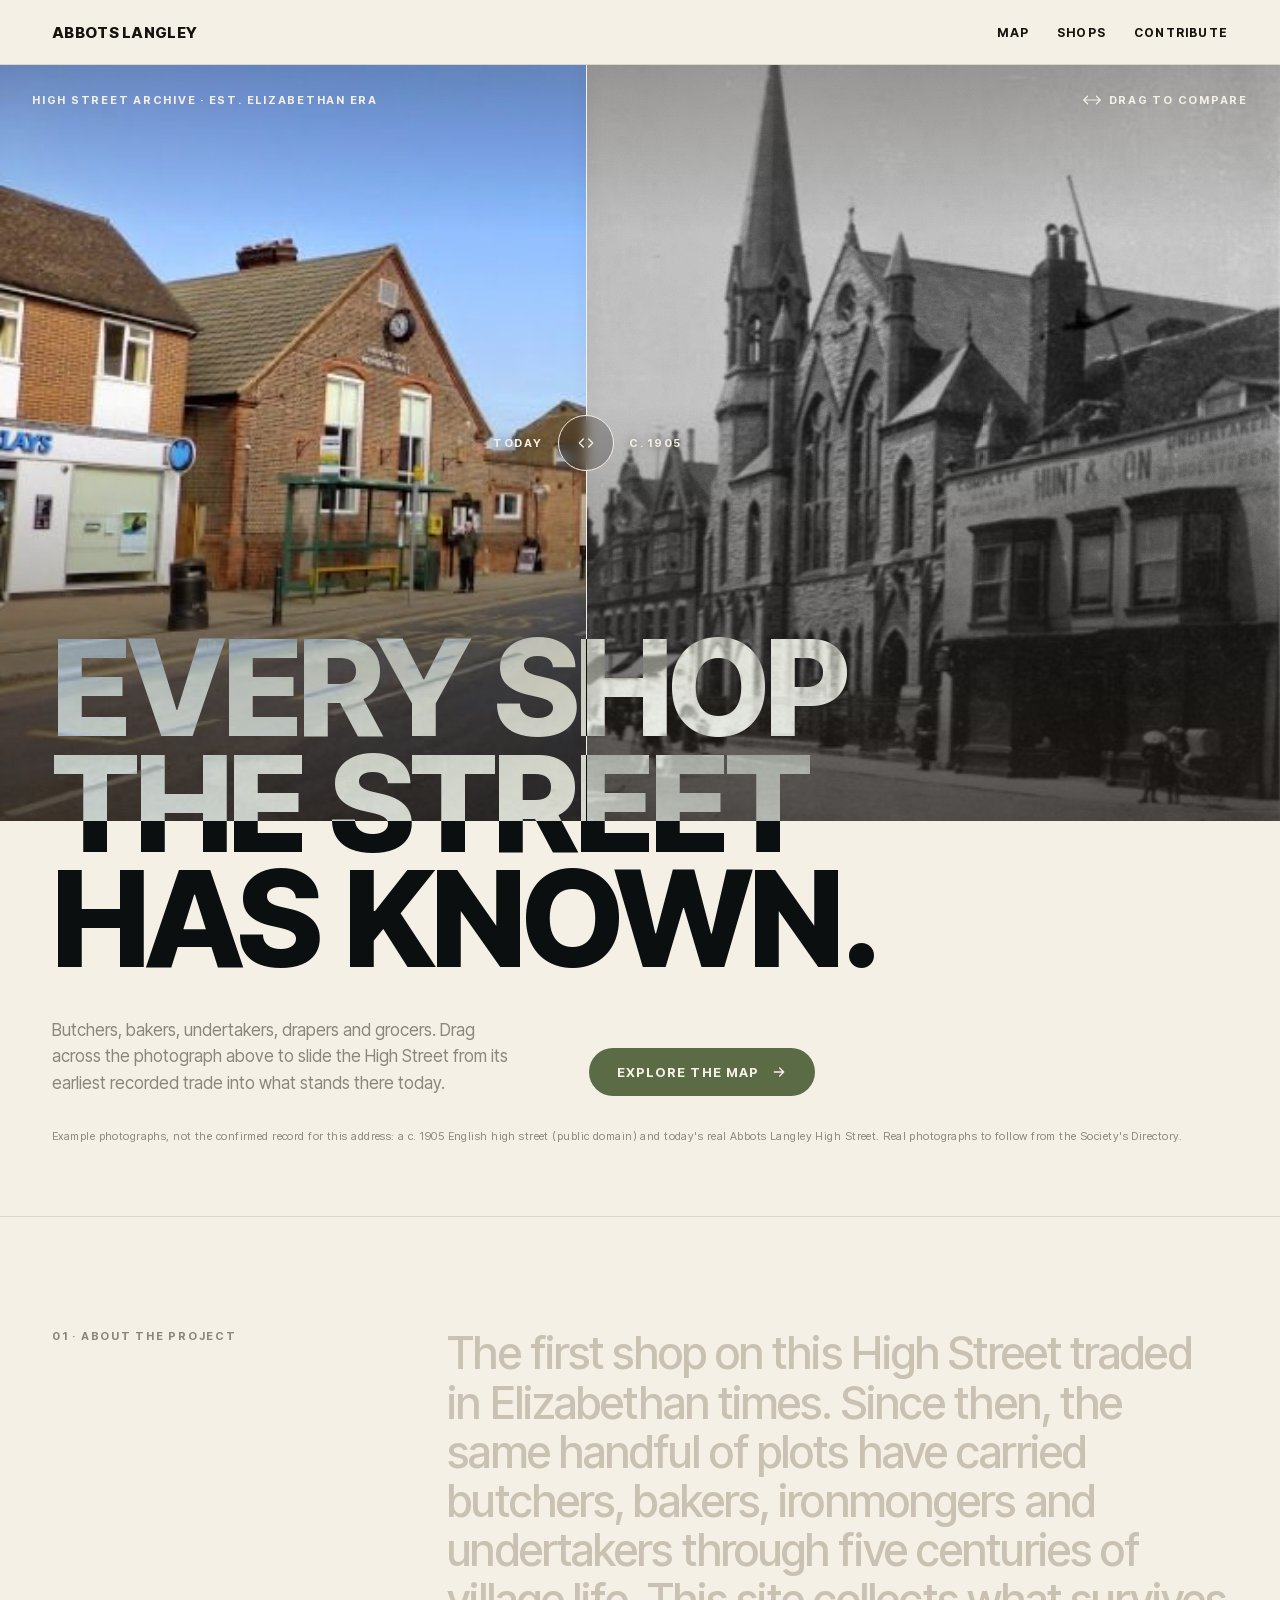
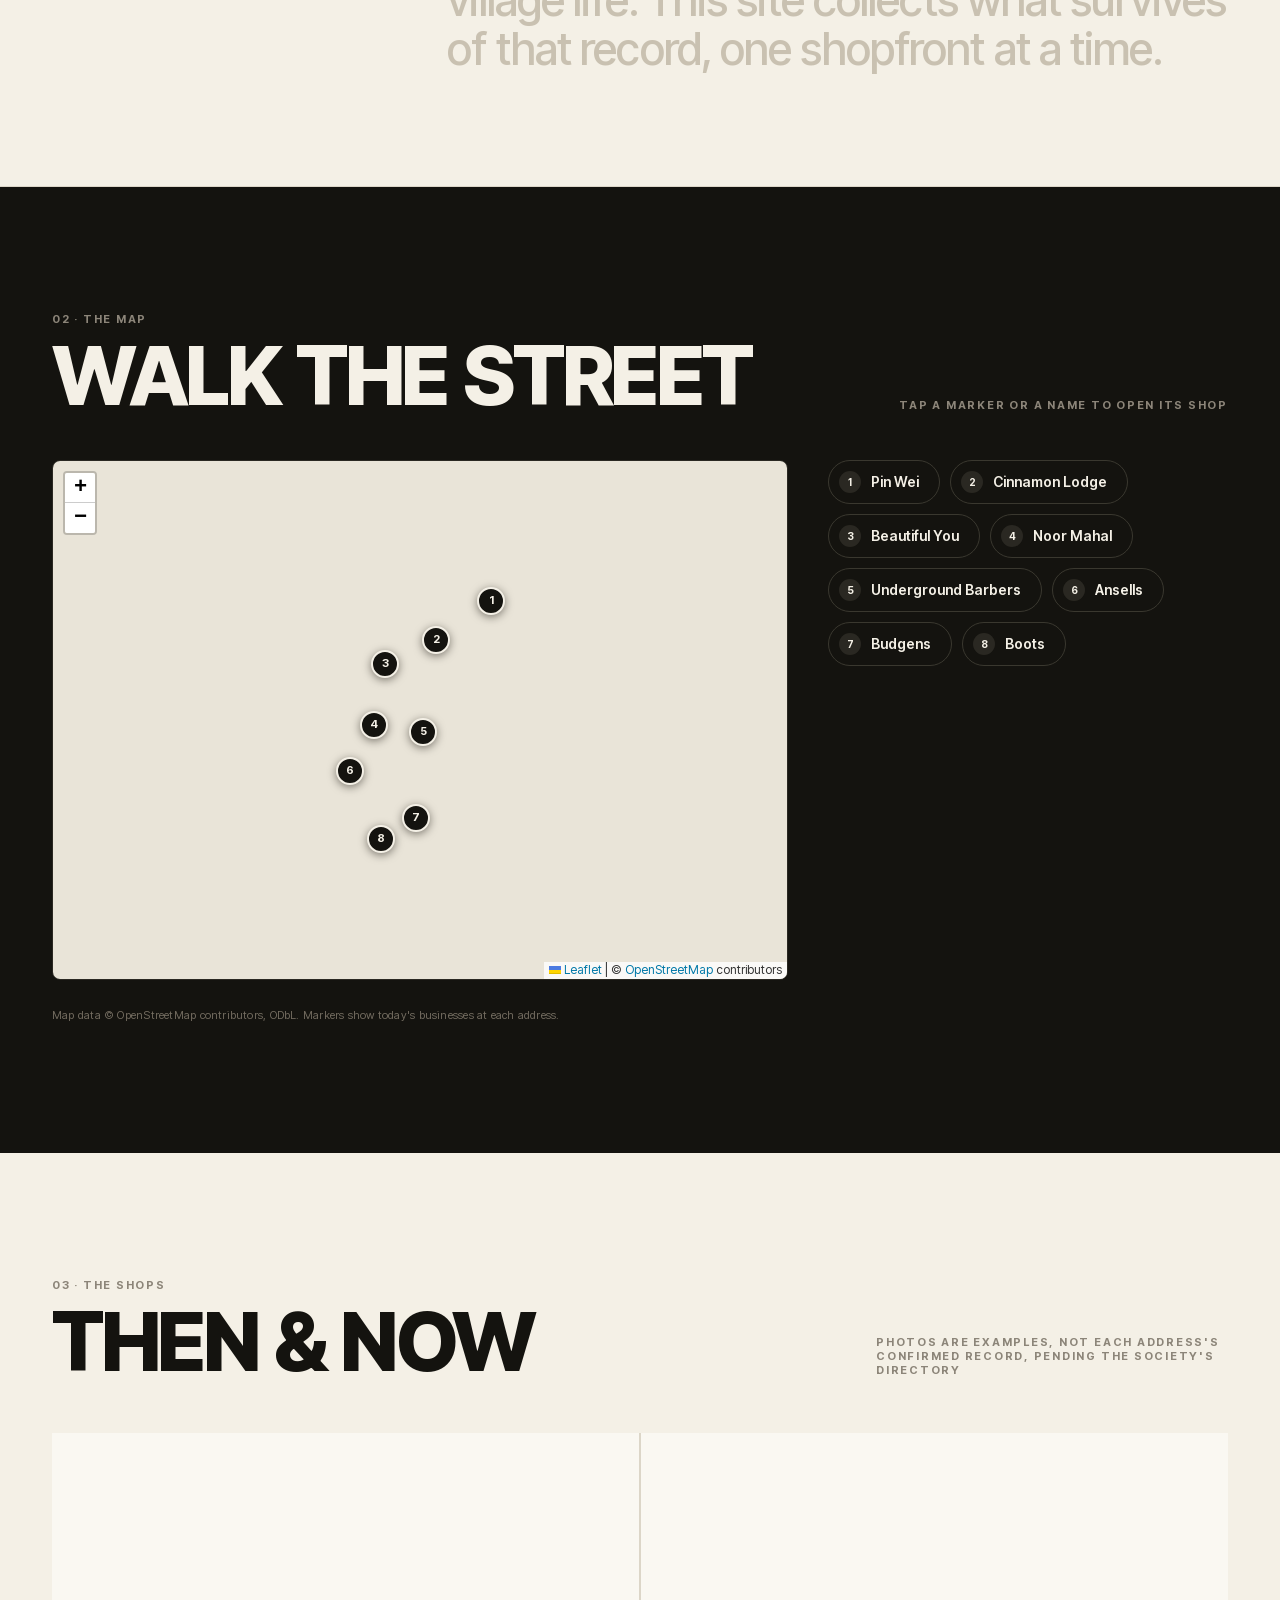
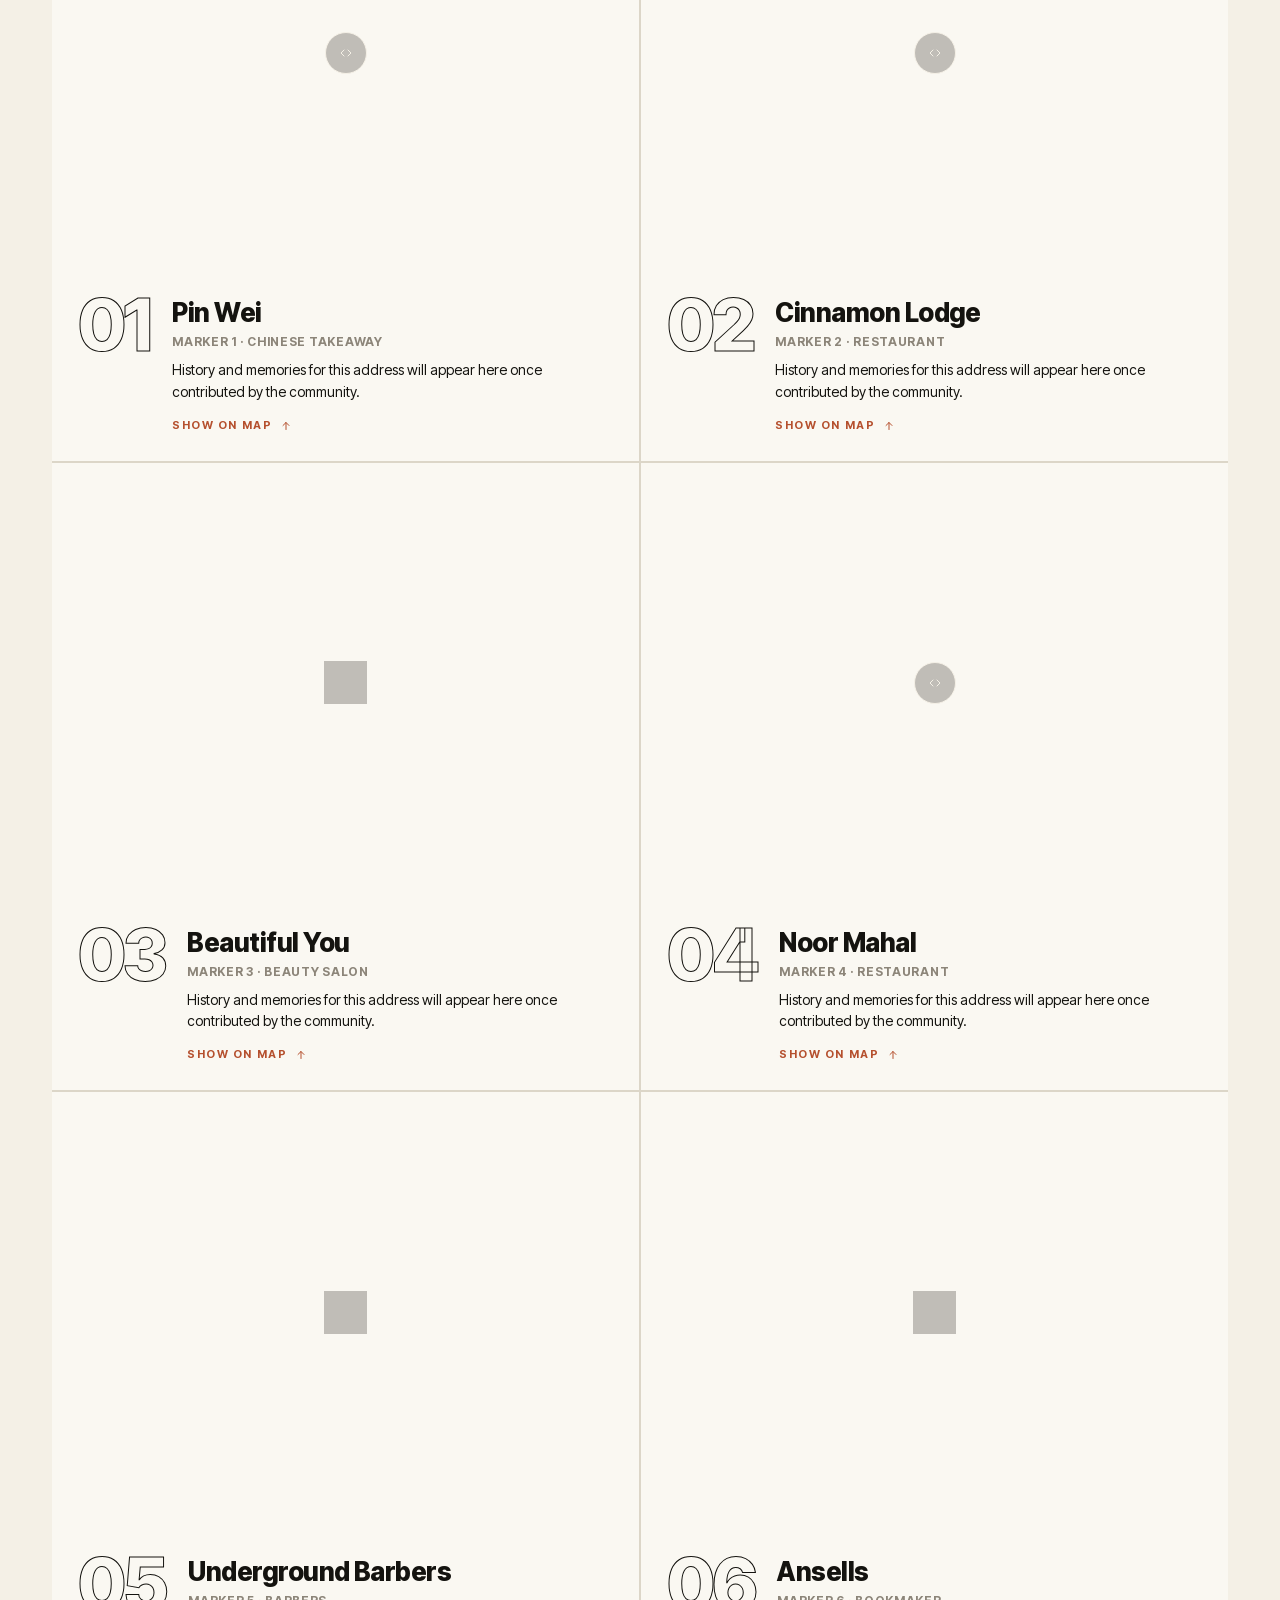
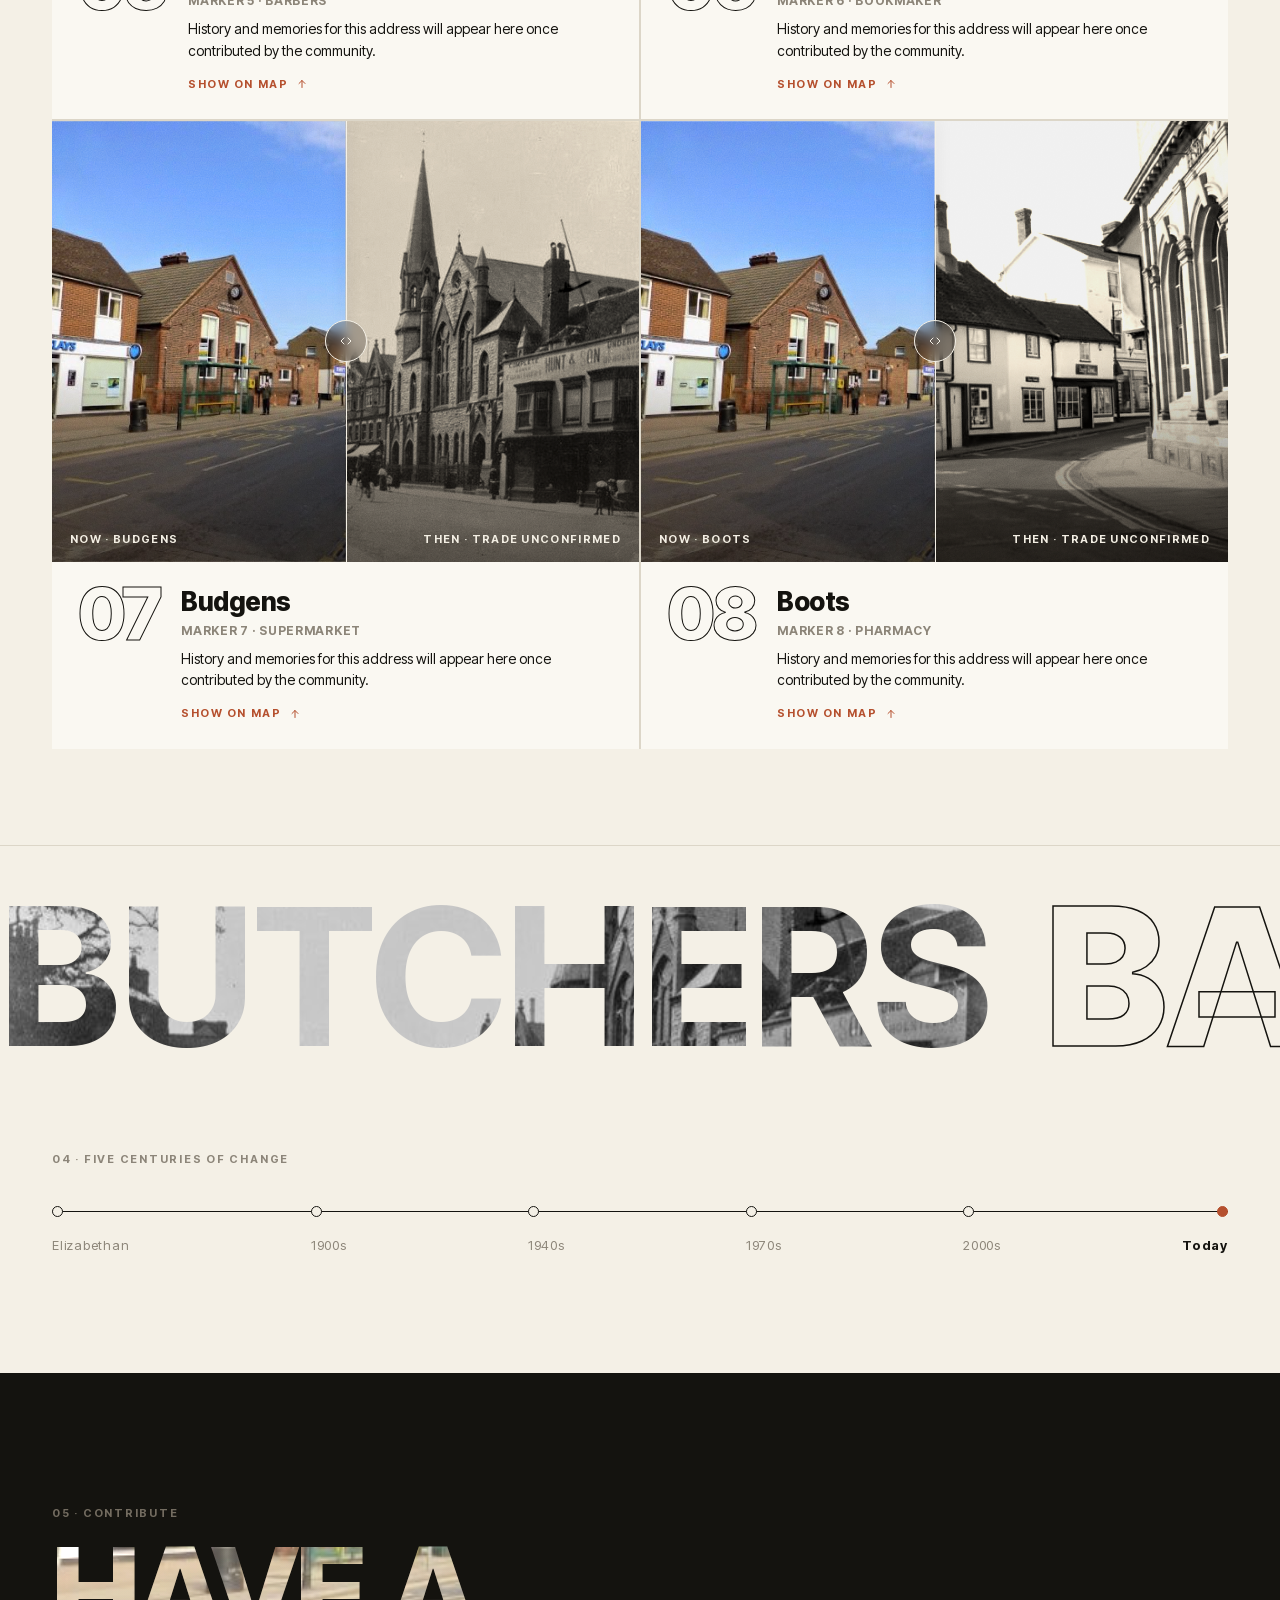
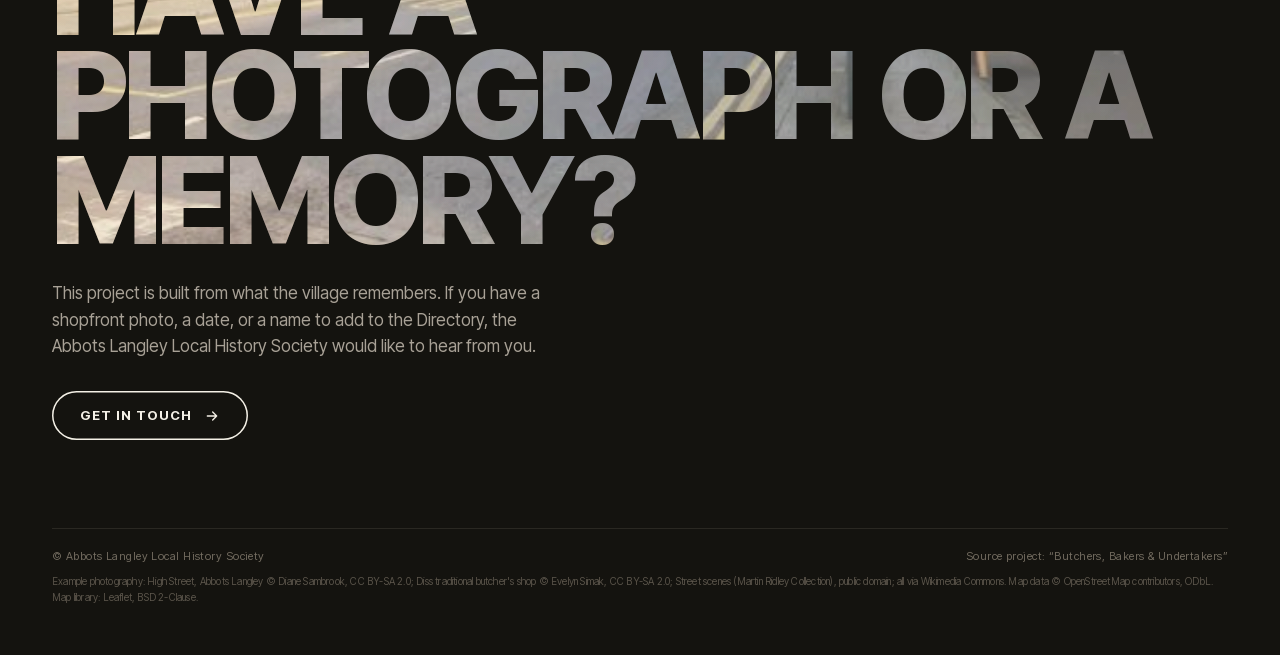
==== index.html @ 546d08e1 "Open shops beside a pan-and-zoom map instead of scrolling away Replace the static map screenshot wit" ====
<!doctype html>
<html lang="en">
<head>
<meta charset="utf-8">
<meta name="viewport" content="width=device-width, initial-scale=1">
<title>Abbots Langley High Street</title>
<meta name="description" content="Every shop Abbots Langley High Street has known: then and now, one shopfront at a time.">
<script>document.documentElement.classList.add("js");</script>
<link rel="stylesheet" href="vendor/leaflet/leaflet.css">
<style>
  /* Self-hosted Inter Tight (SIL OFL 1.1, see fonts/OFL.txt), Latin subset, variable weight */
  @font-face{font-family:'Inter Tight';font-style:normal;font-weight:400 900;font-display:swap;src:url(fonts/inter-tight-latin.woff2) format('woff2');}
  :root{
    --cream: #f4f0e6;
    --paper: #faf8f2;
    --ink: #14130f;
    --stone: #8c8579;
    --line: #dcd6c8;
    --olive: #5b6b45;
    --rust: #b5502e;
    --night-line: #2a2822;
    --night-text: #a8a196;
    --night-muted: #736c60;
    --ease: cubic-bezier(.16,1,.3,1);
    --ease-io: cubic-bezier(.65,0,.35,1);
    --h1: clamp(56px, 10.5vw, 168px);
  }
  *{box-sizing:border-box;}
  html{scroll-behavior:smooth;}
  body{margin:0;background:var(--cream);color:var(--ink);font-family:'Inter Tight', 'Helvetica Neue', Helvetica, Arial, sans-serif;-webkit-font-smoothing:antialiased;text-rendering:optimizeLegibility;overflow-x:hidden;}
  ::selection{background:var(--rust);color:var(--cream);}
  h1,h2,h3{margin:0;font-weight:800;letter-spacing:-0.02em;}
  a{color:inherit;text-decoration:none;}
  :focus-visible{outline:2px solid var(--rust);outline-offset:3px;}
  .wrap{max-width:1240px;margin:0 auto;padding:0 32px;}
  .eyebrow{font-size:11px;letter-spacing:0.16em;text-transform:uppercase;font-weight:700;color:var(--stone);}
  .display{font-weight:800;text-transform:uppercase;letter-spacing:-0.03em;word-spacing:0.04em;line-height:0.86;}
  .h2{font-size:clamp(44px, 6.4vw, 96px);margin-top:14px;}
  .grain{position:absolute;inset:0;filter:url(#grain);opacity:0.5;mix-blend-mode:overlay;pointer-events:none;}

  /* Rolling label: a copy of the text rides in from below on hover */
  .roll{display:inline-flex;overflow:hidden;height:1.25em;line-height:1.25em;vertical-align:top;}
  .roll > span{display:block;transition:transform .6s var(--ease);text-shadow:0 1.25em 0 var(--roll, currentColor);}
  a:hover .roll > span, button:hover .roll > span, a:focus-visible .roll > span{transform:translateY(-1.25em);}

  /* NAV */
  .top{position:sticky;top:0;z-index:20;background:color-mix(in srgb, var(--cream) 84%, transparent);-webkit-backdrop-filter:blur(14px) saturate(1.2);backdrop-filter:blur(14px) saturate(1.2);border-bottom:1px solid var(--line);animation:drop 1s var(--ease) .15s both;transition:background-color .6s var(--ease), color .6s var(--ease), border-color .6s;}
  .top.dark{background:color-mix(in srgb, var(--ink) 82%, transparent);color:var(--cream);border-color:var(--night-line);}
  .top .wrap{display:flex;align-items:center;justify-content:space-between;height:64px;gap:24px;}
  .brand{font-weight:800;font-size:15px;letter-spacing:0.02em;}
  .nav{display:flex;gap:28px;font-size:12px;letter-spacing:0.1em;text-transform:uppercase;font-weight:700;--roll:var(--rust);}
  .progress{position:absolute;left:0;bottom:-1px;width:100%;height:2px;background:var(--rust);transform:scaleX(0);transform-origin:left;}
  @keyframes drop{from{transform:translateY(-100%);}}

  /* BUTTONS: liquid fill rises from below, label rolls, arrow nudges */
  .btn{position:relative;isolation:isolate;overflow:hidden;display:inline-flex;align-items:center;gap:12px;padding:16px 28px;border-radius:999px;background:var(--olive);color:var(--cream);font-weight:700;font-size:13px;letter-spacing:0.08em;text-transform:uppercase;border:none;cursor:pointer;min-height:48px;transition:color .5s var(--ease);}
  .btn::before{content:"";position:absolute;inset:-1px;z-index:-1;background:var(--ink);border-radius:50% 50% 0 0 / 100% 100% 0 0;transform:translateY(101%);transition:transform .7s var(--ease), border-radius .7s var(--ease);}
  .btn:hover::before, .btn:focus-visible::before{transform:none;border-radius:0;}
  .btn svg{transition:transform .6s var(--ease);}
  .btn:hover svg{transform:translateX(5px);}
  .btn-line{background:transparent;box-shadow:inset 0 0 0 1.5px var(--cream);--roll:var(--ink);}
  .btn-line::before{background:var(--cream);}
  .btn-line:hover, .btn-line:focus-visible{color:var(--ink);}

  /* COMPARISON SLIDER (hero + cards) */
  .compare{cursor:ew-resize;touch-action:pan-y;}
  .divider{position:absolute;top:0;bottom:0;left:50%;width:1px;background:var(--cream);pointer-events:none;box-shadow:0 0 14px rgba(20,15,10,0.35);}
  .handle{position:absolute;top:50%;left:50%;width:56px;height:56px;margin:-28px 0 0 -28px;border-radius:50%;border:1.5px solid var(--cream);color:var(--cream);display:grid;place-items:center;pointer-events:none;background:rgba(20,15,10,0.25);-webkit-backdrop-filter:blur(6px);backdrop-filter:blur(6px);transition:transform .55s var(--ease), background .3s, color .3s;}
  .compare:hover .handle{transform:scale(1.14);}
  .compare.dragging .handle{transform:scale(.86);background:var(--cream);color:var(--ink);}
  .settle .divider, .settle .handle{transition:left .8s var(--ease), transform .55s var(--ease);}
  .settle .now{transition:clip-path .8s var(--ease);}

  /* HERO */
  .hero-drag{position:relative;width:100%;height:84vh;min-height:520px;overflow:hidden;}
  .hero-media{position:absolute;inset:0;animation:open 1.9s var(--ease) both;}
  .hero-media img{position:absolute;left:0;width:100%;object-fit:cover;pointer-events:none;}
  @keyframes open{from{clip-path:inset(12% 9% 12% 9% round 32px);transform:scale(1.2);}to{clip-path:inset(0 round 0);transform:none;}}
  .hero-shade{position:absolute;inset:0;background:linear-gradient(to bottom, rgba(20,15,10,0.25), transparent 22%, transparent 45%, rgba(20,15,10,0.65) 100%);pointer-events:none;}
  .hero-drag .handle::before, .hero-drag .handle::after{position:absolute;top:50%;transform:translateY(-50%);font-size:11px;letter-spacing:0.16em;text-transform:uppercase;font-weight:700;white-space:nowrap;color:var(--cream);text-shadow:0 1px 10px rgba(20,15,10,0.6);transition:opacity .4s;}
  .hero-drag .handle::before{content:"Today";right:calc(100% + 16px);}
  .hero-drag .handle::after{content:"c.\2009 1905";left:calc(100% + 16px);}
  .hero-drag.dragging .handle::before, .hero-drag.dragging .handle::after{color:var(--ink);text-shadow:none;opacity:0;}
  .hero-corner{position:absolute;top:28px;left:32px;right:32px;display:flex;justify-content:space-between;gap:16px;pointer-events:none;animation:fade 1s var(--ease) 1.2s both;}
  .hint{display:inline-flex;align-items:center;gap:8px;transition:opacity .6s var(--ease), transform .6s var(--ease);}
  .touched .hint{opacity:0;transform:translateY(-8px);}
  .hero-title{position:relative;margin-top:calc(var(--h1) * -1.42);pointer-events:none;}
  /* Knockout headline: difference blend inverts whatever sits underneath,
     so letters read light over the photograph and dark over the page. */
  .hero-title h1{font-size:var(--h1);color:#fffff5;mix-blend-mode:difference;}
  .ln{display:block;overflow:hidden;padding:0 .06em .05em 0;margin-bottom:-.05em;}
  .ln > span{display:inline-block;transform-origin:left bottom;animation:rise 1.3s var(--ease) both;animation-delay:calc(.45s + var(--d, 0) * .1s);}
  .ln:nth-child(2){--d:1;} .ln:nth-child(3){--d:2;}
  @keyframes rise{from{transform:translateY(112%) rotate(4deg);}}
  @keyframes fade{from{opacity:0;transform:translateY(16px);}}
  .hero-copy{display:grid;grid-template-columns:minmax(0, 46ch) auto;justify-content:space-between;align-items:end;gap:32px;padding-top:40px;padding-bottom:72px;}
  .hero-copy > *{animation:fade 1.1s var(--ease) both;}
  .hero-copy > :nth-child(2){animation-delay:1.05s;}
  .hero-copy > :first-child{animation-delay:.9s;}
  .lede{font-size:17px;line-height:1.55;color:var(--stone);margin:0;}
  .fine{font-size:11px;color:var(--stone);letter-spacing:0.04em;line-height:1.5;margin:0;grid-column:1 / -1;animation-delay:1.2s !important;}

  /* INTRO: text inks in with scroll, line by line */
  .intro{border-top:1px solid var(--line);border-bottom:1px solid var(--line);}
  .intro .wrap{display:grid;grid-template-columns:1fr 2.3fr;gap:56px;padding-top:112px;padding-bottom:112px;}
  .fill{font-size:clamp(28px, 3.5vw, 50px);line-height:1.1;font-weight:500;letter-spacing:-0.02em;margin:0;}
  @supports (background-clip:text) or (-webkit-background-clip:text){
    .fill span{background:linear-gradient(var(--ink), var(--ink)) 0 0 / var(--p, 100%) 100% no-repeat, #c9c1b1;-webkit-background-clip:text;background-clip:text;color:transparent;}
  }

  /* MAP: Leaflet map, with the chosen shop docked beside it (a bottom sheet on phones) */
  .map-sec{padding:120px 0;background:var(--ink);color:var(--cream);overflow:clip;} /* clip, not hidden: hidden would break the sticky sheet */
  .sec-head > :nth-child(2){--i:1;}
  .sec-head{display:flex;justify-content:space-between;align-items:flex-end;flex-wrap:wrap;gap:16px 32px;}
  .map-layout{display:grid;grid-template-columns:minmax(0, 1fr) 400px;grid-template-rows:min(520px, 70vh);gap:24px 40px;margin-top:48px;}
  .map-card{position:relative;z-index:0;overflow:hidden;border-radius:8px;border:1px solid var(--night-line);scroll-margin-top:72px;} /* z-index keeps Leaflet's panes under the sticky header */
  #leaflet{position:absolute;inset:0;background:#e9e4d8;font-family:inherit;}
  #leaflet .leaflet-tile-pane{filter:grayscale(0.35) sepia(0.15) contrast(1.04);}
  .pin{position:relative;display:grid;place-items:center;width:28px;height:28px;border-radius:50%;border:2px solid var(--cream);background:var(--ink);color:var(--cream);font-weight:700;font-size:11px;box-shadow:0 2px 8px rgba(20,15,10,0.5);transition:transform .5s var(--ease), background .25s;}
  .pin::after{content:"";position:absolute;inset:-2px;border-radius:50%;border:2px solid var(--rust);opacity:0;pointer-events:none;}
  .pin.hot{transform:scale(1.3);background:var(--rust);}
  .pin.is-active{background:var(--rust);}
  .pin.hot::after, .pin.is-active::after{animation:ping 1.4s var(--ease) infinite;}
  .pin-wrap{border-radius:50%;}
  @keyframes ping{from{transform:scale(1);opacity:.9;}to{transform:scale(2.3);opacity:0;}}
  .chips{grid-area:1 / 2;display:flex;flex-wrap:wrap;align-content:flex-start;gap:10px;overflow-y:auto;padding:4px 2px;margin:-4px -2px;}
  .map-layout.open .chips{display:none;}
  .chip{display:flex;align-items:center;gap:10px;padding:10px 20px 10px 10px;border-radius:999px;border:1.5px solid #3a382f;background:transparent;color:var(--cream);font-family:inherit;font-size:14px;font-weight:600;cursor:pointer;transition:background .4s var(--ease), color .4s var(--ease), border-color .4s, transform .5s var(--ease);}
  .chip b{display:inline-grid;place-items:center;width:22px;height:22px;border-radius:50%;background:var(--night-line);font-size:10px;transition:background .4s, transform .7s var(--ease);}
  .chip:hover, .chip.hot, .chip:focus-visible{background:var(--cream);color:var(--ink);border-color:var(--cream);transform:translateY(-3px);}
  .chip:hover b, .chip.hot b, .chip:focus-visible b{background:var(--rust);color:var(--cream);transform:rotate(360deg);}
  .chip.is-active{border-color:var(--rust);}
  .chip.is-active b{background:var(--rust);}
  .shop-view{grid-area:1 / 2;display:flex;flex-direction:column;overflow-y:auto;overscroll-behavior:contain;background:var(--paper);color:var(--ink);border-radius:8px;animation:sv-open .6s var(--ease);}
  .shop-view[hidden]{display:none;}
  .sv-bar{position:sticky;top:0;z-index:3;display:flex;align-items:center;gap:8px;padding:8px 10px 8px 20px;background:var(--paper);border-bottom:1px solid var(--line);}
  .sv-back{display:inline-flex;align-items:center;gap:8px;margin-right:auto;min-height:40px;padding:0;border:0;background:none;color:var(--ink);font-family:inherit;font-size:11px;font-weight:700;letter-spacing:0.14em;text-transform:uppercase;cursor:pointer;--roll:var(--rust);}
  .sv-back svg{transition:transform .6s var(--ease);}
  .sv-back:hover svg{transform:translateX(-4px);}
  .sv-count{font-size:12px;font-weight:700;letter-spacing:0.06em;color:var(--stone);font-variant-numeric:tabular-nums;margin-right:6px;}
  .sv-step{display:grid;place-items:center;width:40px;height:40px;padding:0;border-radius:50%;border:1.5px solid var(--line);background:transparent;color:var(--ink);cursor:pointer;transition:background .3s, color .3s, border-color .3s;}
  .sv-step:hover{background:var(--ink);color:var(--cream);border-color:var(--ink);}
  .sv-body .photo{aspect-ratio:16/10;}
  .sv-body .num{color:var(--rust);-webkit-text-stroke-color:var(--rust);}
  /* Content swaps in from the side you stepped towards (--dx), or rises when opened from the map */
  .sv-body > *{animation:sv-in .6s var(--ease) both;}
  .sv-body > .info{animation-delay:.06s;}
  @keyframes sv-open{from{opacity:0;transform:translateY(16px);}}
  @keyframes sv-in{from{opacity:0;transform:translate(var(--dx, 0), var(--dy, 0));}}
  .sr{position:absolute;width:1px;height:1px;overflow:hidden;clip-path:inset(50%);white-space:nowrap;}

  /* SHOPS */
  .shops{padding:120px 0 96px;}
  .shop-grid{display:grid;grid-template-columns:repeat(2, minmax(0, 1fr));gap:2px;margin-top:56px;background:var(--line);}
  .card{position:relative;background:var(--paper);}
  .photo{position:relative;width:100%;aspect-ratio:4/3;overflow:hidden;}
  .photo img{position:absolute;inset:0;width:100%;height:100%;object-fit:cover;pointer-events:none;}
  .photo .then{filter:grayscale(1) sepia(0.3) contrast(1.08) brightness(0.95);}
  .cap{position:absolute;inset:0;pointer-events:none;display:flex;align-items:flex-end;padding:16px 18px;background:linear-gradient(to top, rgba(20,15,10,0.6), transparent 45%);}
  .cap.then-cap{justify-content:flex-end;}
  .cap span{font-size:11px;letter-spacing:0.12em;text-transform:uppercase;color:var(--cream);font-weight:700;}
  .card .handle{width:42px;height:42px;margin:-21px 0 0 -21px;}
  .info{display:grid;grid-template-columns:auto 1fr;gap:6px 22px;padding:24px 26px 28px;}
  .num{grid-row:span 3;font-size:72px;line-height:.78;font-weight:800;letter-spacing:-0.04em;color:transparent;-webkit-text-stroke:1px var(--ink);transition:color .6s var(--ease), -webkit-text-stroke-color .6s var(--ease), transform .7s var(--ease);}
  .card:hover .num{color:var(--rust);-webkit-text-stroke-color:var(--rust);transform:translateY(-3px);}
  .card h3{font-size:26px;letter-spacing:-0.02em;}
  .card h3 span{background:linear-gradient(currentColor, currentColor) 0 100% / 0% 2px no-repeat;transition:background-size .7s var(--ease);}
  .card:hover h3 span{background-size:100% 2px;}
  .meta{font-size:12px;color:var(--stone);margin:0;letter-spacing:0.06em;text-transform:uppercase;font-weight:700;}
  .note{font-size:14px;line-height:1.55;margin:4px 0 0;}
  .to-map{grid-column:2;justify-self:start;display:inline-flex;align-items:center;gap:8px;margin-top:10px;font-size:11px;font-weight:700;letter-spacing:0.14em;text-transform:uppercase;color:var(--rust);--roll:var(--ink);}
  .to-map svg{transition:transform .6s var(--ease);}
  .to-map:hover svg{transform:translateY(-3px);}

  /* KNOCKOUT MARQUEE */
  .band{overflow:hidden;padding:48px 0 32px;border-top:1px solid var(--line);}
  .marquee{display:flex;width:max-content;animation:marq 42s linear infinite;}
  .band:hover .marquee{animation-play-state:paused;}
  .marquee > span{display:flex;gap:.28em;padding-right:.28em;font-size:clamp(88px, 15vw, 240px);white-space:nowrap;}
  .marquee i{font-style:normal;color:transparent;-webkit-text-stroke:1.5px var(--ink);transition:color .6s var(--ease);}
  .marquee i:hover{color:var(--rust);-webkit-text-stroke-color:var(--rust);}
  @supports (background-clip:text) or (-webkit-background-clip:text){
    .marquee b{color:transparent;background:url(photo-vintage-highstreet.jpg) center 45% / cover;-webkit-background-clip:text;background-clip:text;}
  }
  @keyframes marq{to{transform:translateX(-50%);}}

  /* TIMELINE */
  .timeline{padding:56px 0 120px;}
  .tl{position:relative;margin-top:44px;padding-top:26px;display:flex;justify-content:space-between;flex-wrap:wrap;gap:8px;}
  .tl::before{content:"";position:absolute;top:0;left:0;right:0;height:1px;background:var(--ink);transform:scaleX(0);transform-origin:left;transition:transform 1.8s var(--ease-io);}
  .tl.in::before{transform:none;}
  .tl div{position:relative;font-size:13px;letter-spacing:0.06em;color:var(--stone);opacity:0;transform:translateY(12px);transition:opacity .9s var(--ease), transform .9s var(--ease), color .3s;transition-delay:calc(.4s + var(--i, 0) * .14s);cursor:default;}
  .tl div:nth-child(2){--i:1;} .tl div:nth-child(3){--i:2;} .tl div:nth-child(4){--i:3;} .tl div:nth-child(5){--i:4;} .tl div:nth-child(6){--i:5;}
  .tl.in div{opacity:1;transform:none;}
  .tl div::before{content:"";position:absolute;top:-31px;left:0;width:9px;height:9px;border-radius:50%;background:var(--cream);border:1.5px solid var(--ink);transition:transform .5s var(--ease), background .3s, border-color .3s;}
  .tl div:hover{color:var(--ink);}
  .tl div:hover::before{transform:scale(1.7);background:var(--rust);border-color:var(--rust);}
  .tl div:last-child{color:var(--ink);font-weight:700;}
  .tl div:last-child::before{left:auto;right:0;background:var(--rust);border-color:var(--rust);}

  /* FOOTER */
  .foot{background:var(--ink);color:var(--cream);padding:128px 0 40px;overflow:hidden;}
  .ko{font-size:clamp(48px, 9.5vw, 148px);padding-right:.12em;} /* padding keeps glyph overhang inside the clipped background */
  @supports (background-clip:text) or (-webkit-background-clip:text){
    .ko{color:transparent;background:linear-gradient(rgba(244,240,230,0.3), rgba(244,240,230,0.3)), url(photo-al-high-street.jpg) 50% var(--by, 50%) / cover;-webkit-background-clip:text;background-clip:text;filter:brightness(1.15) saturate(1.1);}
  }
  .foot p.lede{color:var(--night-text);margin-top:28px;max-width:52ch;}
  .legal{display:flex;justify-content:space-between;flex-wrap:wrap;gap:8px;font-size:11px;color:var(--night-muted);letter-spacing:0.04em;margin-top:88px;padding-top:20px;border-top:1px solid var(--night-line);}
  .credits{font-size:10px;color:#5a544a;margin-top:10px;letter-spacing:0.02em;line-height:1.6;}

  /* Scroll reveals (only when JS is running, so nothing stays hidden without it) */
  .js [data-reveal]{opacity:0;transform:translateY(48px);transition:opacity 1.1s var(--ease), transform 1.3s var(--ease);transition-delay:calc(var(--i, 0) * 90ms);}
  .js [data-reveal].in{opacity:1;transform:none;}
  .js .card[data-reveal] .photo{clip-path:inset(14% 0 0 0);transition:clip-path 1.5s var(--ease) calc(var(--i, 0) * 90ms);}
  .js .card[data-reveal].in .photo{clip-path:inset(0);}

  @media (max-width: 720px){
    .wrap{padding-left:20px;padding-right:20px;}
    .brand{font-size:13px;}
    .nav{gap:14px;font-size:11px;letter-spacing:0.08em;}
    .ko{font-size:11vw;}
    .hero-drag{height:72vh;min-height:440px;}
    .hero-corner{left:20px;right:20px;}
    .hero-corner .eyebrow:first-child{display:none;}
    .hero-copy{grid-template-columns:1fr;}
    .intro .wrap{grid-template-columns:1fr;gap:20px;padding-top:72px;padding-bottom:72px;}
    .map-sec, .shops{padding:80px 0;}
    .map-layout{grid-template-columns:1fr;grid-template-rows:none;}
    .map-card{height:46vh;height:46svh;min-height:280px;}
    .chips, .shop-view{grid-area:auto;}
    .map-layout.open .chips{display:flex;}
    /* Bottom sheet: sticks to the viewport while the map is on screen, leaves with the section */
    .shop-view{position:sticky;bottom:0;z-index:5;max-height:56vh;max-height:56svh;margin:0 -20px;border-radius:16px 16px 0 0;box-shadow:0 -12px 40px rgba(0,0,0,0.45);animation-name:sv-sheet;}
    @keyframes sv-sheet{from{transform:translateY(100%);}}
    .shop-grid{grid-template-columns:1fr;}
    .num{font-size:56px;}
  }
  @media (prefers-reduced-motion: reduce){
    html{scroll-behavior:auto;}
    *, *::before, *::after{animation-duration:1ms !important;animation-delay:0s !important;animation-iteration-count:1 !important;transition-duration:1ms !important;transition-delay:0s !important;}
    .marquee{animation:none;}
  }
</style>
</head>
<body>

<svg width="0" height="0" style="position:absolute;" aria-hidden="true">
  <filter id="grain"><feTurbulence type="fractalNoise" baseFrequency="0.85" numOctaves="2" stitchTiles="stitch"/><feColorMatrix type="matrix" values="0 0 0 0 0  0 0 0 0 0  0 0 0 0 0  0 0 0 0.4 0"/></filter>
</svg>

<header class="top">
  <div class="wrap">
    <a class="brand" href="#top">ABBOTS&nbsp;LANGLEY</a>
    <nav class="nav">
      <a href="#map"><span class="roll"><span>Map</span></span></a>
      <a href="#shops"><span class="roll"><span>Shops</span></span></a>
      <a href="#contribute"><span class="roll"><span>Contribute</span></span></a>
    </nav>
  </div>
  <div class="progress"></div>
</header>

<main id="top">

  <!-- HERO -->
  <section>
    <div id="hero-drag" class="hero-drag compare" tabindex="0" role="slider" aria-label="Compare the High Street then and now" aria-valuemin="0" aria-valuemax="100">
      <div class="hero-media">
        <img id="hero-then" src="photo-vintage-highstreet.jpg" alt="A c. 1905 English high street (example photograph)" style="top:-12%;height:124%;object-position:center 60%;will-change:transform;"/>
        <div class="grain"></div>
        <img id="hero-now" class="now" src="photo-al-high-street.jpg" alt="Abbots Langley High Street today" style="top:0;height:100%;object-position:center 55%;"/>
      </div>
      <div class="hero-shade"></div>
      <div class="hero-corner">
        <span class="eyebrow" style="color:var(--cream);">High Street Archive &middot; Est. Elizabethan Era</span>
        <span class="eyebrow hint" style="color:var(--cream);">
          <svg width="18" height="10" viewBox="0 0 24 12" fill="none" aria-hidden="true"><path d="M6 1L1 6L6 11M18 1L23 6L18 11M1 6H23" stroke="currentColor" stroke-width="1.6" stroke-linecap="round" stroke-linejoin="round"/></svg>
          Drag to compare
        </span>
      </div>
      <div class="divider"></div>
      <div class="handle">
        <svg width="16" height="16" viewBox="0 0 24 24" fill="none" aria-hidden="true"><path d="M8 6L2 12L8 18M16 6L22 12L16 18" stroke="currentColor" stroke-width="2" stroke-linecap="round" stroke-linejoin="round"/></svg>
      </div>
    </div>
    <div class="wrap hero-title">
      <h1 class="display">
        <span class="ln"><span>Every shop</span></span>
        <span class="ln"><span>the street</span></span>
        <span class="ln"><span>has known.</span></span>
      </h1>
    </div>
    <div class="wrap hero-copy">
      <p class="lede">
        Butchers, bakers, undertakers, drapers and grocers. Drag across the photograph above to slide the
        High Street from its earliest recorded trade into what stands there today.
      </p>
      <div>
        <a class="btn" href="#map"><span class="roll"><span>Explore the map</span></span>
          <svg width="16" height="16" viewBox="0 0 24 24" fill="none" aria-hidden="true"><path d="M5 12H19M13 6L19 12L13 18" stroke="currentColor" stroke-width="2" stroke-linecap="round" stroke-linejoin="round"/></svg>
        </a>
      </div>
      <p class="fine">Example photographs, not the confirmed record for this address: a c. 1905 English high street (public domain) and today's real Abbots Langley High Street. Real photographs to follow from the Society's Directory.</p>
    </div>
  </section>

  <!-- INTRO STRIP -->
  <section class="intro">
    <div class="wrap">
      <span class="eyebrow" data-reveal>01 &middot; About the project</span>
      <p class="fill"><span>The first shop on this High Street traded in Elizabethan times. Since then, the same handful of
        plots have carried butchers, bakers, ironmongers and undertakers through five centuries of
        village life. This site collects what survives of that record, one shopfront at a time.</span></p>
    </div>
  </section>

  <!-- MAP -->
  <section id="map" class="map-sec">
    <div class="wrap">
      <div class="sec-head">
        <div data-reveal>
          <span class="eyebrow">02 &middot; The map</span>
          <h2 class="display h2">Walk the street</h2>
        </div>
        <span class="eyebrow" data-reveal>Tap a marker or a name to open its shop</span>
      </div>
      <div id="map-layout" class="map-layout">
        <div id="map-card" class="map-card" data-reveal>
          <div id="leaflet" role="region" aria-label="Map of Abbots Langley High Street"></div>
        </div>
        <div id="map-chips" class="chips"></div>
        <section id="shop-view" class="shop-view" aria-label="Shop details" hidden>
          <div class="sv-bar">
            <button class="sv-back" type="button">
              <svg width="14" height="14" viewBox="0 0 24 24" fill="none" aria-hidden="true"><path d="M19 12H5M11 6L5 12L11 18" stroke="currentColor" stroke-width="2" stroke-linecap="round" stroke-linejoin="round"/></svg>
              <span class="roll"><span>All shops</span></span>
            </button>
            <span class="sv-count"></span>
            <button class="sv-step sv-prev" type="button" aria-label="Previous shop along the street">
              <svg width="14" height="14" viewBox="0 0 24 24" fill="none" aria-hidden="true"><path d="M15 6L9 12L15 18" stroke="currentColor" stroke-width="2" stroke-linecap="round" stroke-linejoin="round"/></svg>
            </button>
            <button class="sv-step sv-next" type="button" aria-label="Next shop along the street">
              <svg width="14" height="14" viewBox="0 0 24 24" fill="none" aria-hidden="true"><path d="M9 6L15 12L9 18" stroke="currentColor" stroke-width="2" stroke-linecap="round" stroke-linejoin="round"/></svg>
            </button>
          </div>
          <article class="card sv-body"></article>
        </section>
      </div>
      <span id="shop-live" class="sr" aria-live="polite"></span>
      <p style="font-size:11px;color:var(--night-muted);letter-spacing:0.02em;margin-top:28px;">Map data &copy; OpenStreetMap contributors, ODbL. Markers show today's businesses at each address.</p>
    </div>
  </section>

  <!-- SHOPS -->
  <section id="shops" class="shops">
    <div class="wrap">
      <div class="sec-head">
        <div data-reveal>
          <span class="eyebrow">03 &middot; The shops</span>
          <h2 class="display h2">Then &amp; now</h2>
        </div>
        <span class="eyebrow" data-reveal style="max-width:44ch;">Photos are examples, not each address's confirmed record, pending the Society's Directory</span>
      </div>
      <div id="shop-grid" class="shop-grid"></div>
    </div>
  </section>

  <!-- KNOCKOUT BAND -->
  <section class="band" aria-hidden="true">
    <div class="marquee display">
      <span><b>Butchers</b><i>Bakers</i><b>Undertakers</b><i>Drapers</i><b>Grocers</b><i>Ironmongers</i></span>
      <span><b>Butchers</b><i>Bakers</i><b>Undertakers</b><i>Drapers</i><b>Grocers</b><i>Ironmongers</i></span>
    </div>
  </section>

  <!-- TIMELINE -->
  <section class="timeline">
    <div class="wrap">
      <span class="eyebrow" data-reveal>04 &middot; Five centuries of change</span>
      <div class="tl" data-in>
        <div>Elizabethan</div>
        <div>1900s</div>
        <div>1940s</div>
        <div>1970s</div>
        <div>2000s</div>
        <div>Today</div>
      </div>
    </div>
  </section>

</main>

<!-- CONTRIBUTE / FOOTER -->
<footer id="contribute" class="foot">
  <div class="wrap">
    <span class="eyebrow" data-reveal style="color:var(--night-muted);">05 &middot; Contribute</span>
    <h2 class="display ko" data-reveal style="margin-top:18px;">Have a photograph or a memory?</h2>
    <p class="lede" data-reveal>
      This project is built from what the village remembers. If you have a shopfront photo, a date, or a
      name to add to the Directory, the Abbots Langley Local History Society would like to hear from you.
    </p>
    <div data-reveal style="margin-top:32px;">
      <a class="btn btn-line" href="[CONTACT LINK]"><span class="roll"><span>Get in touch</span></span>
        <svg width="16" height="16" viewBox="0 0 24 24" fill="none" aria-hidden="true"><path d="M5 12H19M13 6L19 12L13 18" stroke="currentColor" stroke-width="2" stroke-linecap="round" stroke-linejoin="round"/></svg>
      </a>
    </div>
    <div class="legal">
      <span>&copy; Abbots Langley Local History Society</span>
      <span>Source project: &ldquo;Butchers, Bakers &amp; Undertakers&rdquo;</span>
    </div>
    <p class="credits">
      Example photography: High Street, Abbots Langley &copy; Diane Sambrook, CC BY-SA 2.0; Diss traditional
      butcher's shop &copy; Evelyn Simak, CC BY-SA 2.0; Street scenes (Martin Ridley Collection), public
      domain; all via Wikimedia Commons. Map data &copy; OpenStreetMap contributors, ODbL. Map library:
      Leaflet, BSD 2-Clause.
    </p>
  </div>
</footer>

<script src="vendor/leaflet/leaflet.js"></script>
<script>
// Street order, north to south (prev/next follows this). Positions are the OpenStreetMap
// element named in `osm`, fetched Sept 2026: check it at openstreetmap.org/<osm>.
const TRADES = [
  { name: "Pin Wei", category: "Chinese takeaway", osm: "way/232832789", lat: 51.706989, lng: -0.416297 },
  { name: "Cinnamon Lodge", category: "Restaurant", osm: "node/2399910269", lat: 51.706857, lng: -0.416591 },
  { name: "Beautiful You", category: "Beauty salon", osm: "node/2399910267", lat: 51.706778, lng: -0.416864 },
  { name: "Noor Mahal", category: "Restaurant", osm: "node/2399910278", lat: 51.706576, lng: -0.416924 },
  { name: "Underground Barbers", category: "Barbers", osm: "node/2399910268", lat: 51.706553, lng: -0.416660 },
  { name: "Ansells", category: "Bookmaker", osm: "node/2399910266", lat: 51.706423, lng: -0.417050 },
  { name: "Budgens", category: "Supermarket", osm: "way/218952090", lat: 51.706265, lng: -0.416699 },
  { name: "Boots", category: "Pharmacy", osm: "node/2399943061", lat: 51.706196, lng: -0.416885 }
];
const reduce = matchMedia("(prefers-reduced-motion: reduce)").matches;
const phone = matchMedia("(max-width: 720px)");
const clamp = (v, lo, hi) => Math.max(lo, Math.min(hi, v));
const pad = (n) => String(n).padStart(2, "0");
TRADES.forEach((t) => { t.id = t.name.toLowerCase().replace(/&/g, "and").replace(/[^a-z0-9]+/g, "-").replace(/^-|-$/g, ""); });

// Wires a .compare element: drag (all pointers), hover-follow (mouse, cards only),
// arrow keys, and a springy settle back to centre. Returns the position setter.
function makeCompare(el, { follow = false } = {}) {
  const nows = el.querySelectorAll(".now");
  const divider = el.querySelector(".divider");
  const handle = el.querySelector(".handle");
  let pos = 50, dragging = false;
  function set(p) {
    pos = clamp(p, 0, 100);
    const clip = `inset(0 ${100 - pos}% 0 0)`;
    nows.forEach((n) => { n.style.clipPath = clip; });
    divider.style.left = handle.style.left = pos + "%";
    el.setAttribute("aria-valuenow", Math.round(pos));
  }
  const at = (e) => {
    const r = el.getBoundingClientRect();
    return ((e.clientX - r.left) / r.width) * 100;
  };
  el.addEventListener("pointerdown", (e) => {
    el.setPointerCapture(e.pointerId);
    dragging = true;
    el.classList.remove("settle");
    el.classList.add("dragging");
    set(at(e));
  });
  el.addEventListener("pointermove", (e) => {
    if (!dragging && !(follow && e.pointerType === "mouse")) return;
    el.classList.remove("settle");
    set(at(e));
  });
  const stop = () => { dragging = false; el.classList.remove("dragging"); };
  el.addEventListener("pointerup", stop);
  el.addEventListener("pointercancel", stop);
  if (follow) {
    el.addEventListener("pointerleave", (e) => {
      if (e.pointerType !== "mouse" || dragging) return;
      el.classList.add("settle");
      set(50);
    });
  }
  el.addEventListener("keydown", (e) => {
    const step = { ArrowLeft: -5, ArrowRight: 5, Home: -100, End: 100 }[e.key];
    if (step === undefined) return;
    e.preventDefault();
    el.classList.add("settle");
    set(pos + step);
  });
  set(50);
  return set;
}

// --- Hero comparison slider, with a one-off sweep that teaches the drag ---
const heroDrag = document.getElementById("hero-drag");
const setHero = makeCompare(heroDrag);
let heroTouched = false;
["pointerdown", "keydown"].forEach((t) => heroDrag.addEventListener(t, () => {
  heroTouched = true;
  heroDrag.classList.add("touched");
}));
if (!reduce) {
  const keys = [[0, 50], [1000, 24], [2200, 76], [3200, 50]];
  const ease = (k) => (k < 0.5 ? 4 * k * k * k : 1 - Math.pow(-2 * k + 2, 3) / 2);
  setTimeout(() => {
    const t0 = performance.now();
    requestAnimationFrame(function sweep(now) {
      if (heroTouched) return;
      const t = Math.max(1, now - t0); // rAF timestamps can precede t0
      const i = keys.findIndex(([ms]) => ms > t);
      if (i === -1) return setHero(50);
      const [[a, va], [b, vb]] = [keys[i - 1], keys[i]];
      setHero(va + (vb - va) * ease((t - a) / (b - a)));
      requestAnimationFrame(sweep);
    });
  }, 2000);
}

// --- Shop markup, shared by the grid cards and the map's shop view ---
function shopHTML(t, i, { mapLink = false } = {}) {
  const thenSrc = i % 2 === 0 ? "photo-vintage-highstreet.jpg" : "photo-heritage-butcher.jpg";
  // ponytail: three stock photos for eight cards; vary the crop until real photos arrive
  const crop = [20, 50, 80][i % 3];
  return `
    <div class="photo compare" tabindex="0" role="slider" aria-label="Compare then and now: ${t.name}" aria-valuemin="0" aria-valuemax="100">
      <img class="then" src="${thenSrc}" alt="Example period photograph, not this address" style="object-position:${crop}% 50%;"/>
      <div class="cap then-cap"><span>Then &middot; trade unconfirmed</span></div>
      <img class="now" src="photo-al-high-street.jpg" alt="Abbots Langley High Street today, example view" style="object-position:${100 - crop}% 55%;"/>
      <div class="cap now"><span>Now &middot; ${t.name}</span></div>
      <div class="grain"></div>
      <div class="divider"></div>
      <div class="handle">
        <svg width="12" height="12" viewBox="0 0 24 24" fill="none" aria-hidden="true"><path d="M8 6L2 12L8 18M16 6L22 12L16 18" stroke="currentColor" stroke-width="2" stroke-linecap="round" stroke-linejoin="round"/></svg>
      </div>
    </div>
    <div class="info">
      <span class="num" aria-hidden="true">${pad(i + 1)}</span>
      <h3><span>${t.name}</span></h3>
      <p class="meta">Marker ${i + 1} &middot; ${t.category}</p>
      <p class="note">History and memories for this address will appear here once contributed by the community.</p>
      ${mapLink ? `<a class="to-map" href="#${t.id}"><span class="roll"><span>Show on map</span></span>
        <svg width="12" height="12" viewBox="0 0 24 24" fill="none" aria-hidden="true"><path d="M12 19V5M6 11L12 5L18 11" stroke="currentColor" stroke-width="2" stroke-linecap="round" stroke-linejoin="round"/></svg></a>` : ""}
    </div>
  `;
}

// --- Map: OpenStreetMap tiles via Leaflet; markers and chips are hover-linked ---
const mapLayout = document.getElementById("map-layout");
const mapCard = document.getElementById("map-card");
const mapChips = document.getElementById("map-chips");
const pins = [], chips = [], markers = [];
const map = L.map("leaflet", {
  scrollWheelZoom: false, // the page scrolls past the map; zoom with the buttons, a pinch or a double-click
  dragging: !L.Browser.mobile, // on phones one finger scrolls the page, two fingers move the map
  minZoom: 15
});
map.fitBounds(TRADES.map((t) => [t.lat, t.lng]), { padding: [32, 32], maxZoom: 18 });
L.tileLayer("https://tile.openstreetmap.org/{z}/{x}/{y}.png", {
  maxZoom: 19,
  attribution: '&copy; <a href="https://www.openstreetmap.org/copyright">OpenStreetMap</a> contributors'
}).addTo(map);

function hot(i, on) {
  pins[i].classList.toggle("hot", on);
  chips[i].classList.toggle("hot", on);
}
function hoverLink(el, i) {
  el.addEventListener("pointerenter", () => hot(i, true));
  el.addEventListener("pointerleave", () => hot(i, false));
  el.addEventListener("focus", () => hot(i, true));
  el.addEventListener("blur", () => hot(i, false));
}

TRADES.forEach((t, i) => {
  const marker = L.marker([t.lat, t.lng], {
    icon: L.divIcon({ className: "pin-wrap", html: `<span class="pin">${i + 1}</span>`, iconSize: [28, 28] }),
    riseOnHover: true
  }).addTo(map).on("click", () => openShop(i));
  const el = marker.getElement();
  el.setAttribute("aria-label", `${i + 1}: ${t.name}`);
  // Leaflet only opens popups on Enter, so markers need their own key handling
  el.addEventListener("keydown", (e) => {
    if (e.key !== "Enter" && e.key !== " ") return;
    e.preventDefault();
    openShop(i);
  });
  hoverLink(el, i);
  markers.push(marker);
  pins.push(el.firstChild);

  const chip = document.createElement("button");
  chip.className = "chip";
  chip.dataset.reveal = "";
  chip.style.setProperty("--i", i);
  chip.innerHTML = `<b>${i + 1}</b>${t.name}`;
  chip.addEventListener("click", () => openShop(i));
  hoverLink(chip, i);
  mapChips.appendChild(chip);
  chips.push(chip);
});

// --- Shop view: docked beside the map (a bottom sheet on phones), one shop at a time.
// The open shop lives in the URL hash, so Back/Forward and shared links work. ---
const view = document.getElementById("shop-view");
const viewBody = view.querySelector(".sv-body");
const viewCount = view.querySelector(".sv-count");
const viewLive = document.getElementById("shop-live");
let cur = -1;

function show(i, dir = 0) {
  if (i === cur) return;
  cur = i;
  [pins, chips].forEach((list) => list.forEach((el, j) => el.classList.toggle("is-active", j === i)));
  markers.forEach((m, j) => m.setZIndexOffset(j === i ? 1000 : 0));
  mapLayout.classList.toggle("open", i >= 0);
  view.hidden = i < 0;
  if (i < 0) return;
  const t = TRADES[i];
  viewCount.textContent = `${pad(i + 1)} / ${pad(TRADES.length)}`;
  viewLive.textContent = `${t.name}, shop ${i + 1} of ${TRADES.length}`;
  viewBody.style.setProperty("--dx", dir * 32 + "px");
  viewBody.style.setProperty("--dy", dir ? "0px" : "12px");
  viewBody.innerHTML = shopHTML(t, i);
  makeCompare(viewBody.querySelector(".photo"), { follow: true });
  const z = Math.max(map.getZoom(), 18);
  if (reduce) map.setView([t.lat, t.lng], z, { animate: false });
  else map.flyTo([t.lat, t.lng], z, { duration: 0.8 });
  // Keep the map and the shop on screen together
  if (phone.matches) mapCard.scrollIntoView({ block: "start" });
  else {
    const r = mapLayout.getBoundingClientRect();
    if (r.top < header.offsetHeight || r.bottom > innerHeight) mapLayout.scrollIntoView({ block: "center" });
  }
}
function openShop(i) {
  if (i === cur) return;
  history.pushState(null, "", "#" + TRADES[i].id);
  show(i);
}
function stepShop(d) {
  const i = (cur + d + TRADES.length) % TRADES.length;
  history.replaceState(null, "", "#" + TRADES[i].id); // walking the street shouldn't fill the Back stack
  show(i, d);
}
function closeShop() {
  const was = cur, hadFocus = view.contains(document.activeElement);
  history.pushState(null, "", location.pathname + location.search);
  show(-1);
  if (hadFocus) chips[was].focus({ preventScroll: true });
}
const fromHash = () => show(TRADES.findIndex((t) => "#" + t.id === location.hash));
addEventListener("popstate", fromHash);
addEventListener("hashchange", fromHash); // grid cards link here with plain #shop-id anchors
addEventListener("keydown", (e) => { if (e.key === "Escape" && cur >= 0) closeShop(); });
view.querySelector(".sv-back").addEventListener("click", closeShop);
view.querySelector(".sv-prev").addEventListener("click", () => stepShop(-1));
view.querySelector(".sv-next").addEventListener("click", () => stepShop(1));

// --- Shop cards ---
const shopGrid = document.getElementById("shop-grid");
TRADES.forEach((t, i) => {
  const card = document.createElement("article");
  card.className = "card";
  card.dataset.reveal = "";
  card.style.setProperty("--i", i % 2);
  card.innerHTML = shopHTML(t, i, { mapLink: true });
  makeCompare(card.querySelector(".photo"), { follow: true });
  shopGrid.appendChild(card);
});

// --- Scroll reveals ---
const io = new IntersectionObserver((entries) => entries.forEach((e) => {
  if (!e.isIntersecting) return;
  e.target.classList.add("in");
  io.unobserve(e.target);
}), { rootMargin: "0px 0px -8% 0px" });
document.querySelectorAll("[data-reveal], [data-in]").forEach((el) => io.observe(el));

// --- Scroll-linked effects, rAF-driven so they work regardless of scroll container ---
const heroThen = document.getElementById("hero-then");
const fill = document.querySelector(".fill span");
const ko = document.querySelector(".ko");
const progress = document.querySelector(".progress");
const header = document.querySelector(".top");
const darkSecs = [...document.querySelectorAll(".map-sec, .foot")];
function tick() {
  const vh = innerHeight;
  const de = document.documentElement;
  progress.style.transform = `scaleX(${de.scrollTop / Math.max(1, de.scrollHeight - vh)})`;
  const y = header.offsetHeight / 2;
  header.classList.toggle("dark", darkSecs.some((s) => { const r = s.getBoundingClientRect(); return r.top <= y && r.bottom >= y; }));
  if (!reduce) {
    let r = heroDrag.getBoundingClientRect();
    heroThen.style.transform = `translateY(${clamp(r.top * -0.12, -90, 90)}px)`;
    r = ko.getBoundingClientRect();
    ko.style.setProperty("--by", clamp(50 + (r.top / vh) * 60, 0, 100) + "%");
    r = fill.parentElement.getBoundingClientRect();
    fill.style.setProperty("--p", clamp((vh * 0.85 - r.top) / (r.height + vh * 0.3), 0, 1) * 100 + "%");
  }
  requestAnimationFrame(tick);
}
requestAnimationFrame(tick);
fromHash(); // open a shop linked to directly
</script>
</body>
</html>
---- vendor/leaflet/leaflet.css ----
/* required styles */

.leaflet-pane,
.leaflet-tile,
.leaflet-marker-icon,
.leaflet-marker-shadow,
.leaflet-tile-container,
.leaflet-pane > svg,
.leaflet-pane > canvas,
.leaflet-zoom-box,
.leaflet-image-layer,
.leaflet-layer {
	position: absolute;
	left: 0;
	top: 0;
	}
.leaflet-container {
	overflow: hidden;
	}
.leaflet-tile,
.leaflet-marker-icon,
.leaflet-marker-shadow {
	-webkit-user-select: none;
	   -moz-user-select: none;
	        user-select: none;
	  -webkit-user-drag: none;
	}
/* Prevents IE11 from highlighting tiles in blue */
.leaflet-tile::selection {
	background: transparent;
}
/* Safari renders non-retina tile on retina better with this, but Chrome is worse */
.leaflet-safari .leaflet-tile {
	image-rendering: -webkit-optimize-contrast;
	}
/* hack that prevents hw layers "stretching" when loading new tiles */
.leaflet-safari .leaflet-tile-container {
	width: 1600px;
	height: 1600px;
	-webkit-transform-origin: 0 0;
	}
.leaflet-marker-icon,
.leaflet-marker-shadow {
	display: block;
	}
/* .leaflet-container svg: reset svg max-width decleration shipped in Joomla! (joomla.org) 3.x */
/* .leaflet-container img: map is broken in FF if you have max-width: 100% on tiles */
.leaflet-container .leaflet-overlay-pane svg {
	max-width: none !important;
	max-height: none !important;
	}
.leaflet-container .leaflet-marker-pane img,
.leaflet-container .leaflet-shadow-pane img,
.leaflet-container .leaflet-tile-pane img,
.leaflet-container img.leaflet-image-layer,
.leaflet-container .leaflet-tile {
	max-width: none !important;
	max-height: none !important;
	width: auto;
	padding: 0;
	}

.leaflet-container img.leaflet-tile {
	/* See: https://bugs.chromium.org/p/chromium/issues/detail?id=600120 */
	mix-blend-mode: plus-lighter;
}

.leaflet-container.leaflet-touch-zoom {
	-ms-touch-action: pan-x pan-y;
	touch-action: pan-x pan-y;
	}
.leaflet-container.leaflet-touch-drag {
	-ms-touch-action: pinch-zoom;
	/* Fallback for FF which doesn't support pinch-zoom */
	touch-action: none;
	touch-action: pinch-zoom;
}
.leaflet-container.leaflet-touch-drag.leaflet-touch-zoom {
	-ms-touch-action: none;
	touch-action: none;
}
.leaflet-container {
	-webkit-tap-highlight-color: transparent;
}
.leaflet-container a {
	-webkit-tap-highlight-color: rgba(51, 181, 229, 0.4);
}
.leaflet-tile {
	filter: inherit;
	visibility: hidden;
	}
.leaflet-tile-loaded {
	visibility: inherit;
	}
.leaflet-zoom-box {
	width: 0;
	height: 0;
	-moz-box-sizing: border-box;
	     box-sizing: border-box;
	z-index: 800;
	}
/* workaround for https://bugzilla.mozilla.org/show_bug.cgi?id=888319 */
.leaflet-overlay-pane svg {
	-moz-user-select: none;
	}

.leaflet-pane         { z-index: 400; }

.leaflet-tile-pane    { z-index: 200; }
.leaflet-overlay-pane { z-index: 400; }
.leaflet-shadow-pane  { z-index: 500; }
.leaflet-marker-pane  { z-index: 600; }
.leaflet-tooltip-pane   { z-index: 650; }
.leaflet-popup-pane   { z-index: 700; }

.leaflet-map-pane canvas { z-index: 100; }
.leaflet-map-pane svg    { z-index: 200; }

.leaflet-vml-shape {
	width: 1px;
	height: 1px;
	}
.lvml {
	behavior: url(#default#VML);
	display: inline-block;
	position: absolute;
	}


/* control positioning */

.leaflet-control {
	position: relative;
	z-index: 800;
	pointer-events: visiblePainted; /* IE 9-10 doesn't have auto */
	pointer-events: auto;
	}
.leaflet-top,
.leaflet-bottom {
	position: absolute;
	z-index: 1000;
	pointer-events: none;
	}
.leaflet-top {
	top: 0;
	}
.leaflet-right {
	right: 0;
	}
.leaflet-bottom {
	bottom: 0;
	}
.leaflet-left {
	left: 0;
	}
.leaflet-control {
	float: left;
	clear: both;
	}
.leaflet-right .leaflet-control {
	float: right;
	}
.leaflet-top .leaflet-control {
	margin-top: 10px;
	}
.leaflet-bottom .leaflet-control {
	margin-bottom: 10px;
	}
.leaflet-left .leaflet-control {
	margin-left: 10px;
	}
.leaflet-right .leaflet-control {
	margin-right: 10px;
	}


/* zoom and fade animations */

.leaflet-fade-anim .leaflet-popup {
	opacity: 0;
	-webkit-transition: opacity 0.2s linear;
	   -moz-transition: opacity 0.2s linear;
	        transition: opacity 0.2s linear;
	}
.leaflet-fade-anim .leaflet-map-pane .leaflet-popup {
	opacity: 1;
	}
.leaflet-zoom-animated {
	-webkit-transform-origin: 0 0;
	    -ms-transform-origin: 0 0;
	        transform-origin: 0 0;
	}
svg.leaflet-zoom-animated {
	will-change: transform;
}

.leaflet-zoom-anim .leaflet-zoom-animated {
	-webkit-transition: -webkit-transform 0.25s cubic-bezier(0,0,0.25,1);
	   -moz-transition:    -moz-transform 0.25s cubic-bezier(0,0,0.25,1);
	        transition:         transform 0.25s cubic-bezier(0,0,0.25,1);
	}
.leaflet-zoom-anim .leaflet-tile,
.leaflet-pan-anim .leaflet-tile {
	-webkit-transition: none;
	   -moz-transition: none;
	        transition: none;
	}

.leaflet-zoom-anim .leaflet-zoom-hide {
	visibility: hidden;
	}


/* cursors */

.leaflet-interactive {
	cursor: pointer;
	}
.leaflet-grab {
	cursor: -webkit-grab;
	cursor:    -moz-grab;
	cursor:         grab;
	}
.leaflet-crosshair,
.leaflet-crosshair .leaflet-interactive {
	cursor: crosshair;
	}
.leaflet-popup-pane,
.leaflet-control {
	cursor: auto;
	}
.leaflet-dragging .leaflet-grab,
.leaflet-dragging .leaflet-grab .leaflet-interactive,
.leaflet-dragging .leaflet-marker-draggable {
	cursor: move;
	cursor: -webkit-grabbing;
	cursor:    -moz-grabbing;
	cursor:         grabbing;
	}

/* marker & overlays interactivity */
.leaflet-marker-icon,
.leaflet-marker-shadow,
.leaflet-image-layer,
.leaflet-pane > svg path,
.leaflet-tile-container {
	pointer-events: none;
	}

.leaflet-marker-icon.leaflet-interactive,
.leaflet-image-layer.leaflet-interactive,
.leaflet-pane > svg path.leaflet-interactive,
svg.leaflet-image-layer.leaflet-interactive path {
	pointer-events: visiblePainted; /* IE 9-10 doesn't have auto */
	pointer-events: auto;
	}

/* visual tweaks */

.leaflet-container {
	background: #ddd;
	outline-offset: 1px;
	}
.leaflet-container a {
	color: #0078A8;
	}
.leaflet-zoom-box {
	border: 2px dotted #38f;
	background: rgba(255,255,255,0.5);
	}


/* general typography */
.leaflet-container {
	font-family: "Helvetica Neue", Arial, Helvetica, sans-serif;
	font-size: 12px;
	font-size: 0.75rem;
	line-height: 1.5;
	}


/* general toolbar styles */

.leaflet-bar {
	box-shadow: 0 1px 5px rgba(0,0,0,0.65);
	border-radius: 4px;
	}
.leaflet-bar a {
	background-color: #fff;
	border-bottom: 1px solid #ccc;
	width: 26px;
	height: 26px;
	line-height: 26px;
	display: block;
	text-align: center;
	text-decoration: none;
	color: black;
	}
.leaflet-bar a,
.leaflet-control-layers-toggle {
	background-position: 50% 50%;
	background-repeat: no-repeat;
	display: block;
	}
.leaflet-bar a:hover,
.leaflet-bar a:focus {
	background-color: #f4f4f4;
	}
.leaflet-bar a:first-child {
	border-top-left-radius: 4px;
	border-top-right-radius: 4px;
	}
.leaflet-bar a:last-child {
	border-bottom-left-radius: 4px;
	border-bottom-right-radius: 4px;
	border-bottom: none;
	}
.leaflet-bar a.leaflet-disabled {
	cursor: default;
	background-color: #f4f4f4;
	color: #bbb;
	}

.leaflet-touch .leaflet-bar a {
	width: 30px;
	height: 30px;
	line-height: 30px;
	}
.leaflet-touch .leaflet-bar a:first-child {
	border-top-left-radius: 2px;
	border-top-right-radius: 2px;
	}
.leaflet-touch .leaflet-bar a:last-child {
	border-bottom-left-radius: 2px;
	border-bottom-right-radius: 2px;
	}

/* zoom control */

.leaflet-control-zoom-in,
.leaflet-control-zoom-out {
	font: bold 18px 'Lucida Console', Monaco, monospace;
	text-indent: 1px;
	}

.leaflet-touch .leaflet-control-zoom-in, .leaflet-touch .leaflet-control-zoom-out  {
	font-size: 22px;
	}


/* layers control */

.leaflet-control-layers {
	box-shadow: 0 1px 5px rgba(0,0,0,0.4);
	background: #fff;
	border-radius: 5px;
	}
.leaflet-control-layers-toggle {
	background-image: url(images/layers.png);
	width: 36px;
	height: 36px;
	}
.leaflet-retina .leaflet-control-layers-toggle {
	background-image: url(images/layers-2x.png);
	background-size: 26px 26px;
	}
.leaflet-touch .leaflet-control-layers-toggle {
	width: 44px;
	height: 44px;
	}
.leaflet-control-layers .leaflet-control-layers-list,
.leaflet-control-layers-expanded .leaflet-control-layers-toggle {
	display: none;
	}
.leaflet-control-layers-expanded .leaflet-control-layers-list {
	display: block;
	position: relative;
	}
.leaflet-control-layers-expanded {
	padding: 6px 10px 6px 6px;
	color: #333;
	background: #fff;
	}
.leaflet-control-layers-scrollbar {
	overflow-y: scroll;
	overflow-x: hidden;
	padding-right: 5px;
	}
.leaflet-control-layers-selector {
	margin-top: 2px;
	position: relative;
	top: 1px;
	}
.leaflet-control-layers label {
	display: block;
	font-size: 13px;
	font-size: 1.08333em;
	}
.leaflet-control-layers-separator {
	height: 0;
	border-top: 1px solid #ddd;
	margin: 5px -10px 5px -6px;
	}

/* Default icon URLs */
.leaflet-default-icon-path { /* used only in path-guessing heuristic, see L.Icon.Default */
	background-image: url(images/marker-icon.png);
	}


/* attribution and scale controls */

.leaflet-container .leaflet-control-attribution {
	background: #fff;
	background: rgba(255, 255, 255, 0.8);
	margin: 0;
	}
.leaflet-control-attribution,
.leaflet-control-scale-line {
	padding: 0 5px;
	color: #333;
	line-height: 1.4;
	}
.leaflet-control-attribution a {
	text-decoration: none;
	}
.leaflet-control-attribution a:hover,
.leaflet-control-attribution a:focus {
	text-decoration: underline;
	}
.leaflet-attribution-flag {
	display: inline !important;
	vertical-align: baseline !important;
	width: 1em;
	height: 0.6669em;
	}
.leaflet-left .leaflet-control-scale {
	margin-left: 5px;
	}
.leaflet-bottom .leaflet-control-scale {
	margin-bottom: 5px;
	}
.leaflet-control-scale-line {
	border: 2px solid #777;
	border-top: none;
	line-height: 1.1;
	padding: 2px 5px 1px;
	white-space: nowrap;
	-moz-box-sizing: border-box;
	     box-sizing: border-box;
	background: rgba(255, 255, 255, 0.8);
	text-shadow: 1px 1px #fff;
	}
.leaflet-control-scale-line:not(:first-child) {
	border-top: 2px solid #777;
	border-bottom: none;
	margin-top: -2px;
	}
.leaflet-control-scale-line:not(:first-child):not(:last-child) {
	border-bottom: 2px solid #777;
	}

.leaflet-touch .leaflet-control-attribution,
.leaflet-touch .leaflet-control-layers,
.leaflet-touch .leaflet-bar {
	box-shadow: none;
	}
.leaflet-touch .leaflet-control-layers,
.leaflet-touch .leaflet-bar {
	border: 2px solid rgba(0,0,0,0.2);
	background-clip: padding-box;
	}


/* popup */

.leaflet-popup {
	position: absolute;
	text-align: center;
	margin-bottom: 20px;
	}
.leaflet-popup-content-wrapper {
	padding: 1px;
	text-align: left;
	border-radius: 12px;
	}
.leaflet-popup-content {
	margin: 13px 24px 13px 20px;
	line-height: 1.3;
	font-size: 13px;
	font-size: 1.08333em;
	min-height: 1px;
	}
.leaflet-popup-content p {
	margin: 17px 0;
	margin: 1.3em 0;
	}
.leaflet-popup-tip-container {
	width: 40px;
	height: 20px;
	position: absolute;
	left: 50%;
	margin-top: -1px;
	margin-left: -20px;
	overflow: hidden;
	pointer-events: none;
	}
.leaflet-popup-tip {
	width: 17px;
	height: 17px;
	padding: 1px;

	margin: -10px auto 0;
	pointer-events: auto;

	-webkit-transform: rotate(45deg);
	   -moz-transform: rotate(45deg);
	    -ms-transform: rotate(45deg);
	        transform: rotate(45deg);
	}
.leaflet-popup-content-wrapper,
.leaflet-popup-tip {
	background: white;
	color: #333;
	box-shadow: 0 3px 14px rgba(0,0,0,0.4);
	}
.leaflet-container a.leaflet-popup-close-button {
	position: absolute;
	top: 0;
	right: 0;
	border: none;
	text-align: center;
	width: 24px;
	height: 24px;
	font: 16px/24px Tahoma, Verdana, sans-serif;
	color: #757575;
	text-decoration: none;
	background: transparent;
	}
.leaflet-container a.leaflet-popup-close-button:hover,
.leaflet-container a.leaflet-popup-close-button:focus {
	color: #585858;
	}
.leaflet-popup-scrolled {
	overflow: auto;
	}

.leaflet-oldie .leaflet-popup-content-wrapper {
	-ms-zoom: 1;
	}
.leaflet-oldie .leaflet-popup-tip {
	width: 24px;
	margin: 0 auto;

	-ms-filter: "progid:DXImageTransform.Microsoft.Matrix(M11=0.70710678, M12=0.70710678, M21=-0.70710678, M22=0.70710678)";
	filter: progid:DXImageTransform.Microsoft.Matrix(M11=0.70710678, M12=0.70710678, M21=-0.70710678, M22=0.70710678);
	}

.leaflet-oldie .leaflet-control-zoom,
.leaflet-oldie .leaflet-control-layers,
.leaflet-oldie .leaflet-popup-content-wrapper,
.leaflet-oldie .leaflet-popup-tip {
	border: 1px solid #999;
	}


/* div icon */

.leaflet-div-icon {
	background: #fff;
	border: 1px solid #666;
	}


/* Tooltip */
/* Base styles for the element that has a tooltip */
.leaflet-tooltip {
	position: absolute;
	padding: 6px;
	background-color: #fff;
	border: 1px solid #fff;
	border-radius: 3px;
	color: #222;
	white-space: nowrap;
	-webkit-user-select: none;
	-moz-user-select: none;
	-ms-user-select: none;
	user-select: none;
	pointer-events: none;
	box-shadow: 0 1px 3px rgba(0,0,0,0.4);
	}
.leaflet-tooltip.leaflet-interactive {
	cursor: pointer;
	pointer-events: auto;
	}
.leaflet-tooltip-top:before,
.leaflet-tooltip-bottom:before,
.leaflet-tooltip-left:before,
.leaflet-tooltip-right:before {
	position: absolute;
	pointer-events: none;
	border: 6px solid transparent;
	background: transparent;
	content: "";
	}

/* Directions */

.leaflet-tooltip-bottom {
	margin-top: 6px;
}
.leaflet-tooltip-top {
	margin-top: -6px;
}
.leaflet-tooltip-bottom:before,
.leaflet-tooltip-top:before {
	left: 50%;
	margin-left: -6px;
	}
.leaflet-tooltip-top:before {
	bottom: 0;
	margin-bottom: -12px;
	border-top-color: #fff;
	}
.leaflet-tooltip-bottom:before {
	top: 0;
	margin-top: -12px;
	margin-left: -6px;
	border-bottom-color: #fff;
	}
.leaflet-tooltip-left {
	margin-left: -6px;
}
.leaflet-tooltip-right {
	margin-left: 6px;
}
.leaflet-tooltip-left:before,
.leaflet-tooltip-right:before {
	top: 50%;
	margin-top: -6px;
	}
.leaflet-tooltip-left:before {
	right: 0;
	margin-right: -12px;
	border-left-color: #fff;
	}
.leaflet-tooltip-right:before {
	left: 0;
	margin-left: -12px;
	border-right-color: #fff;
	}

/* Printing */

@media print {
	/* Prevent printers from removing background-images of controls. */
	.leaflet-control {
		-webkit-print-color-adjust: exact;
		print-color-adjust: exact;
		}
	}
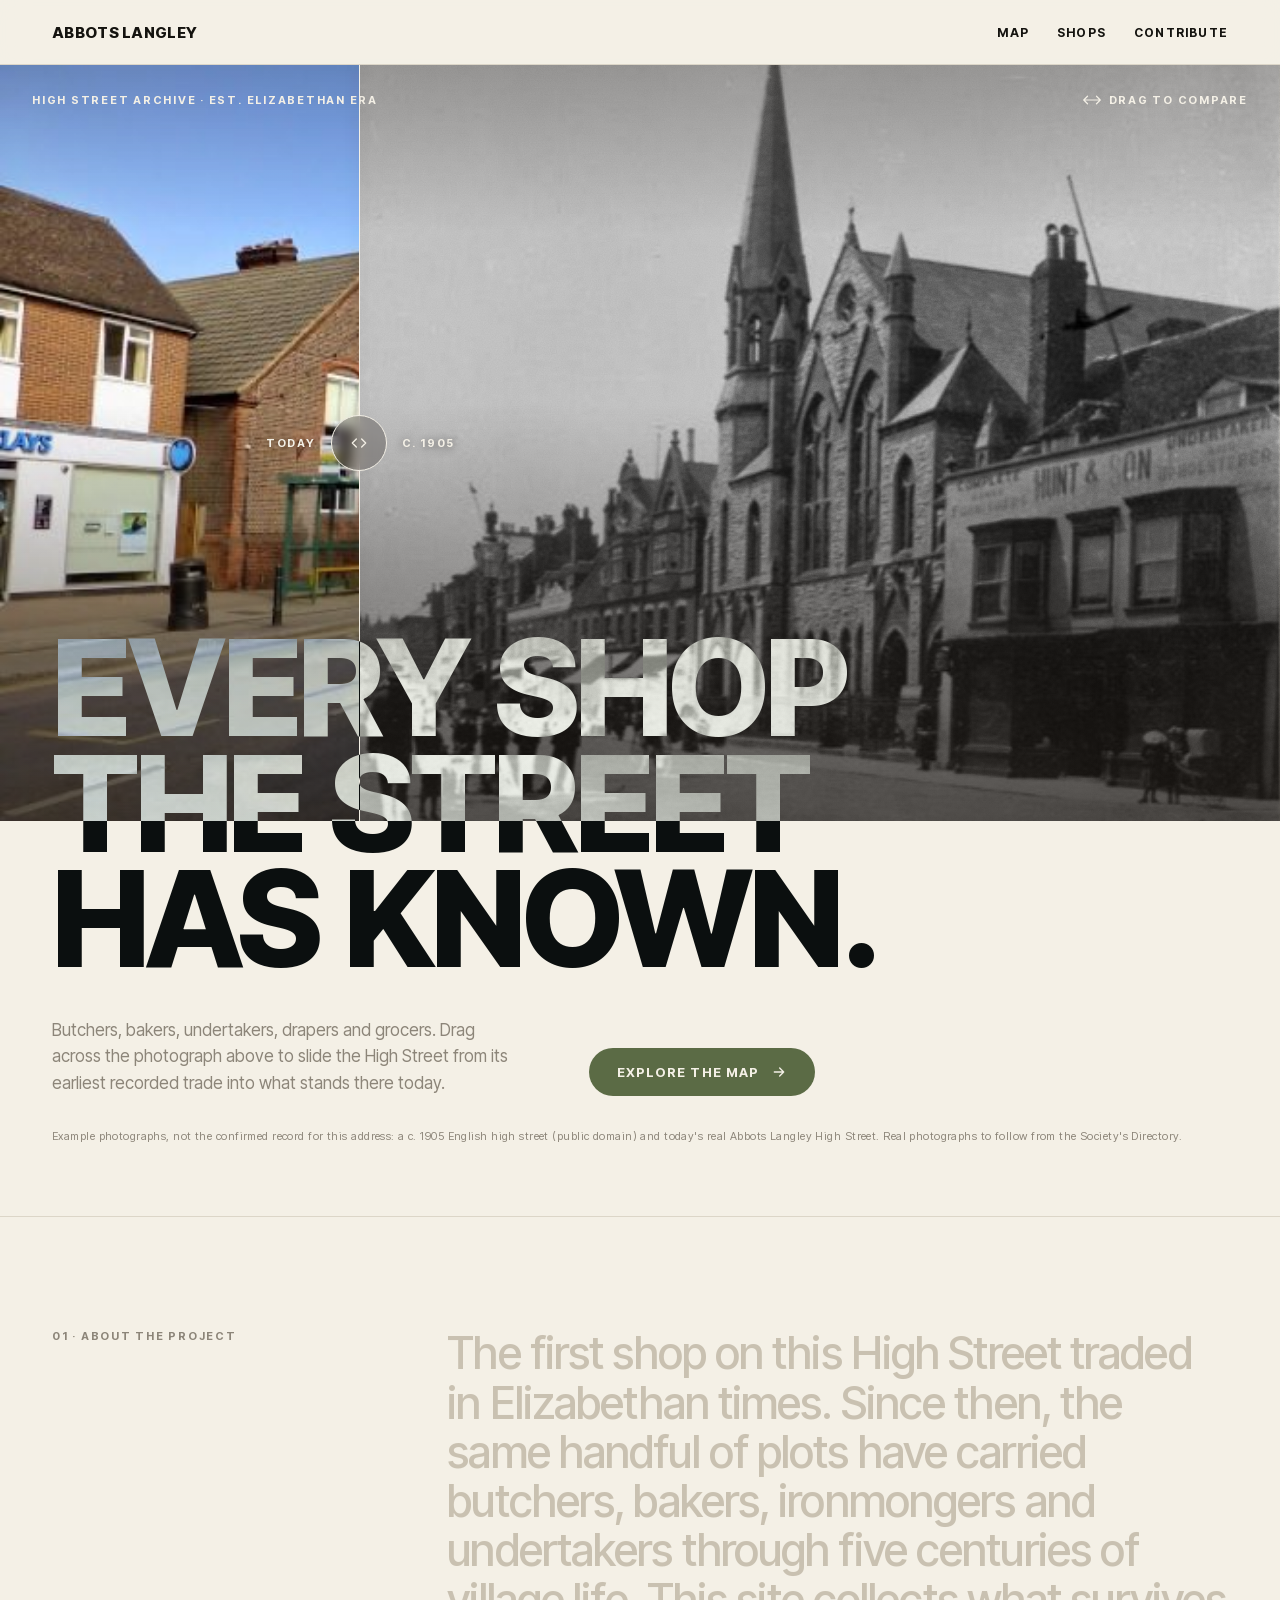
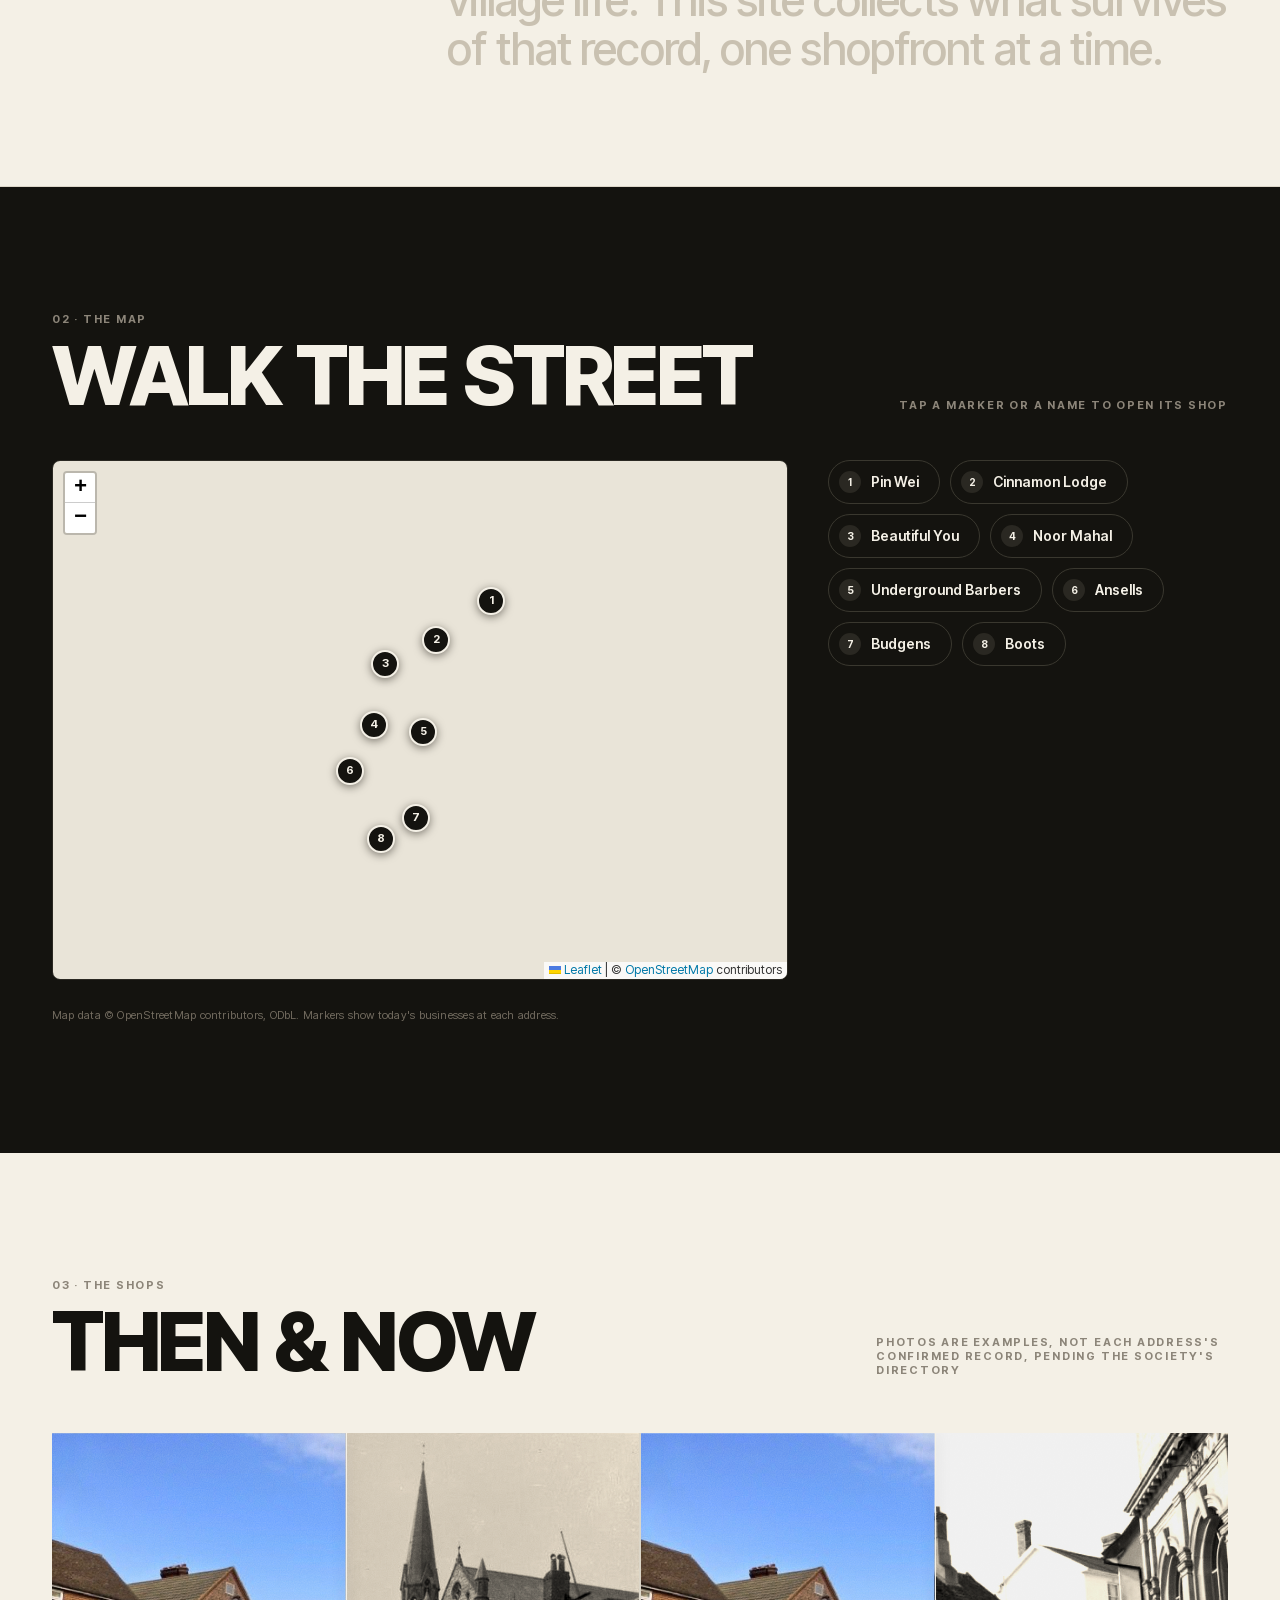
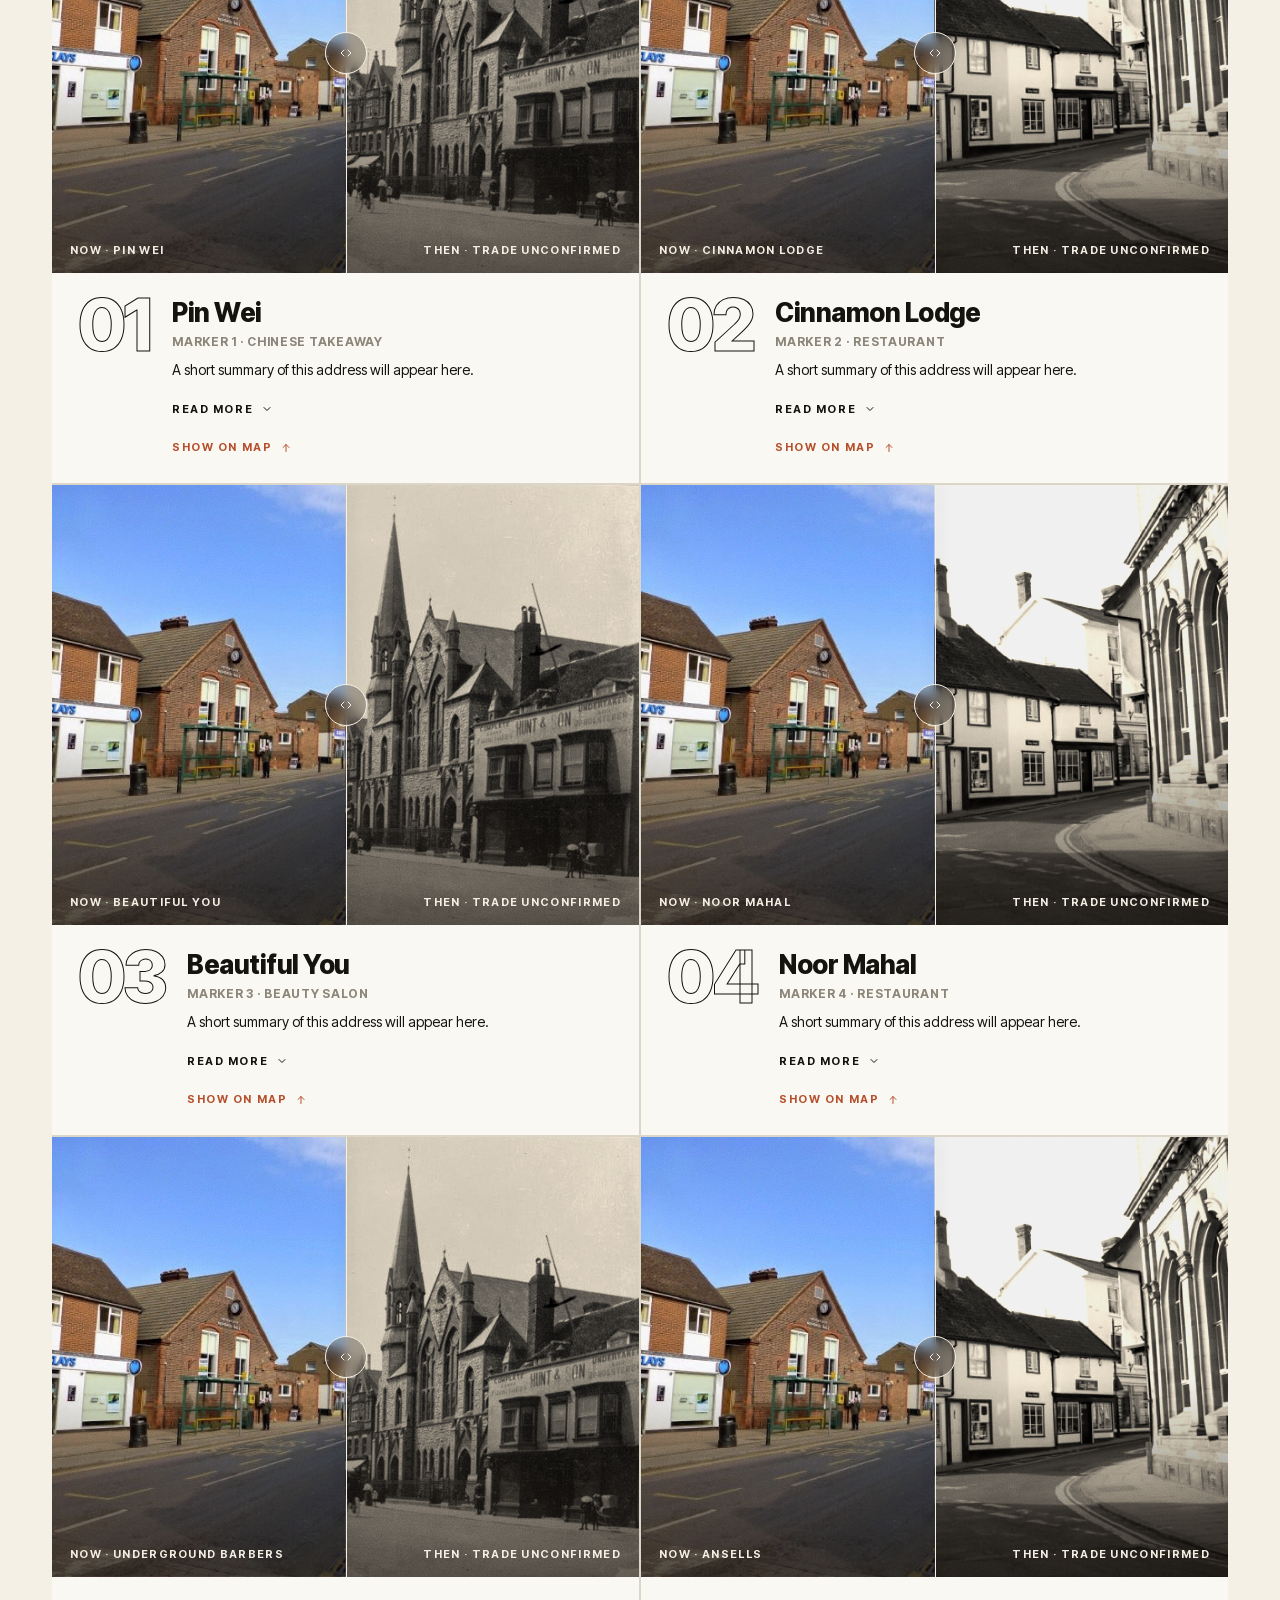
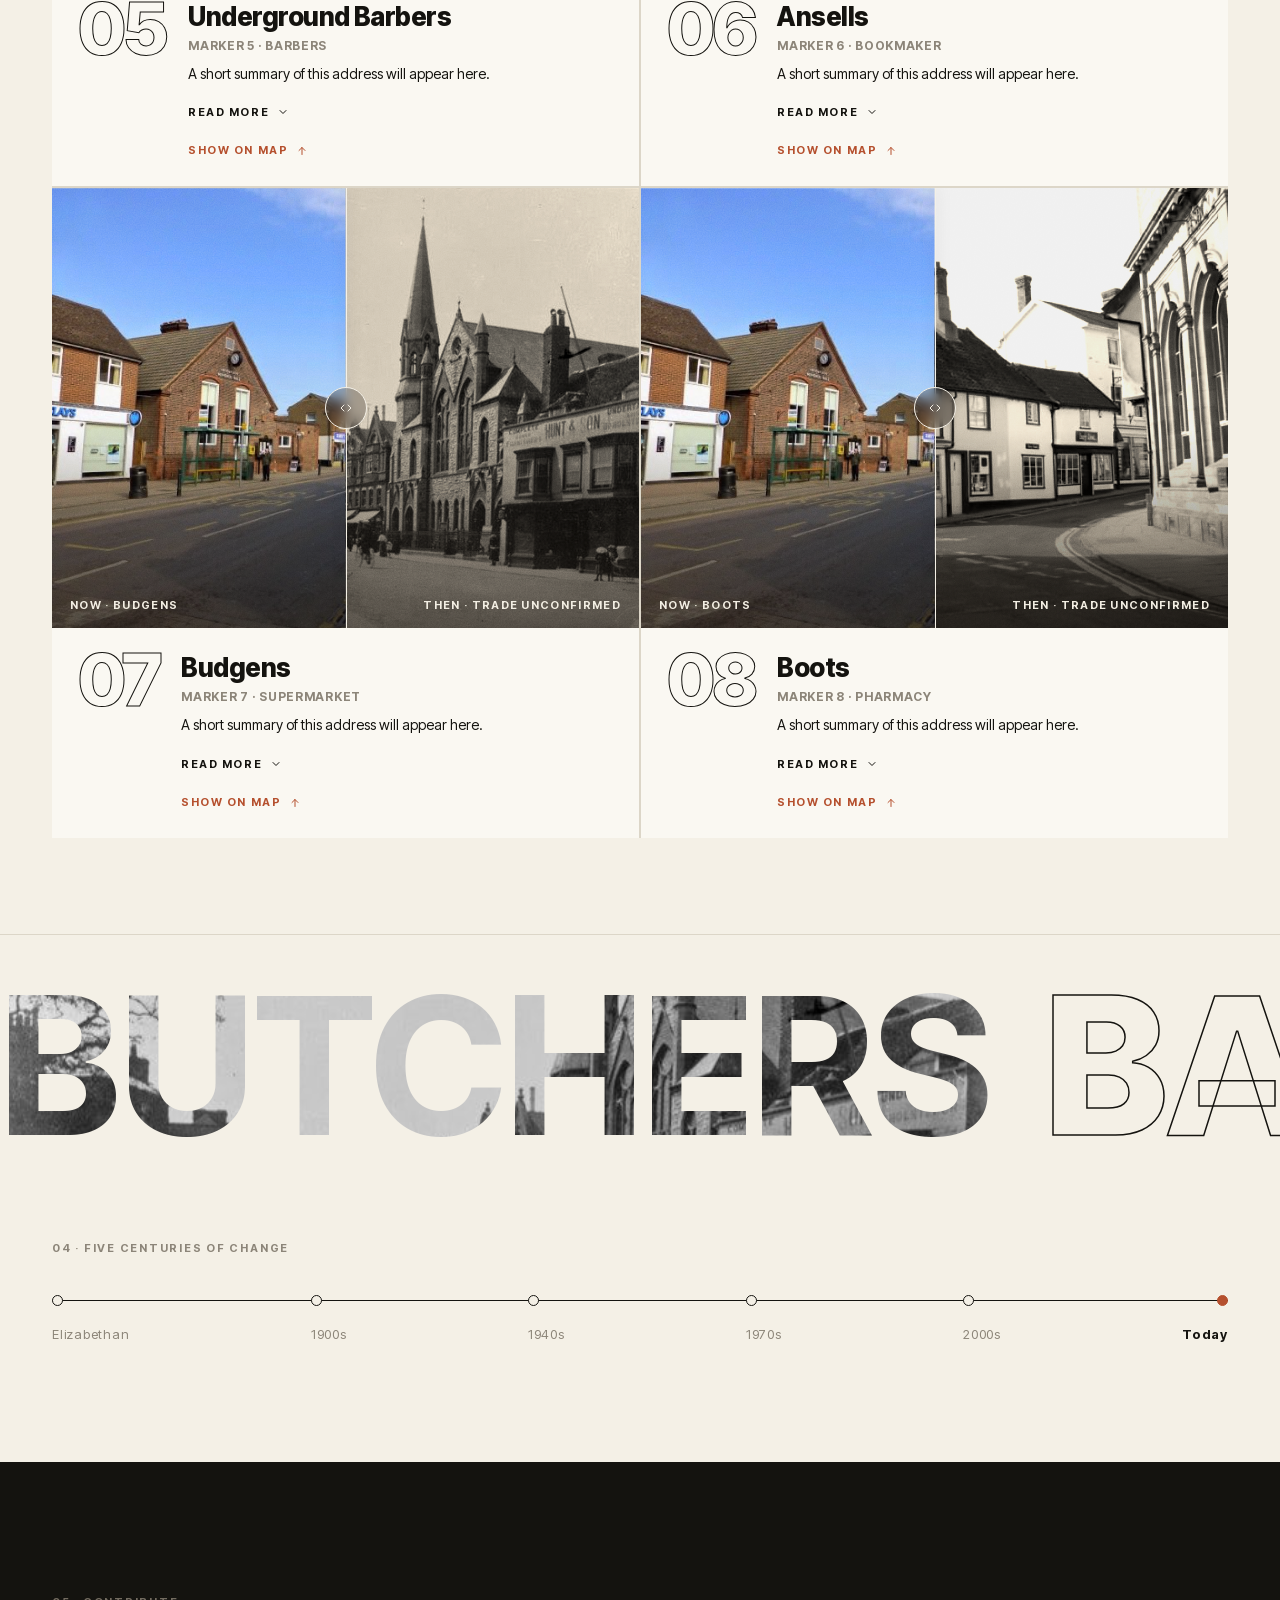
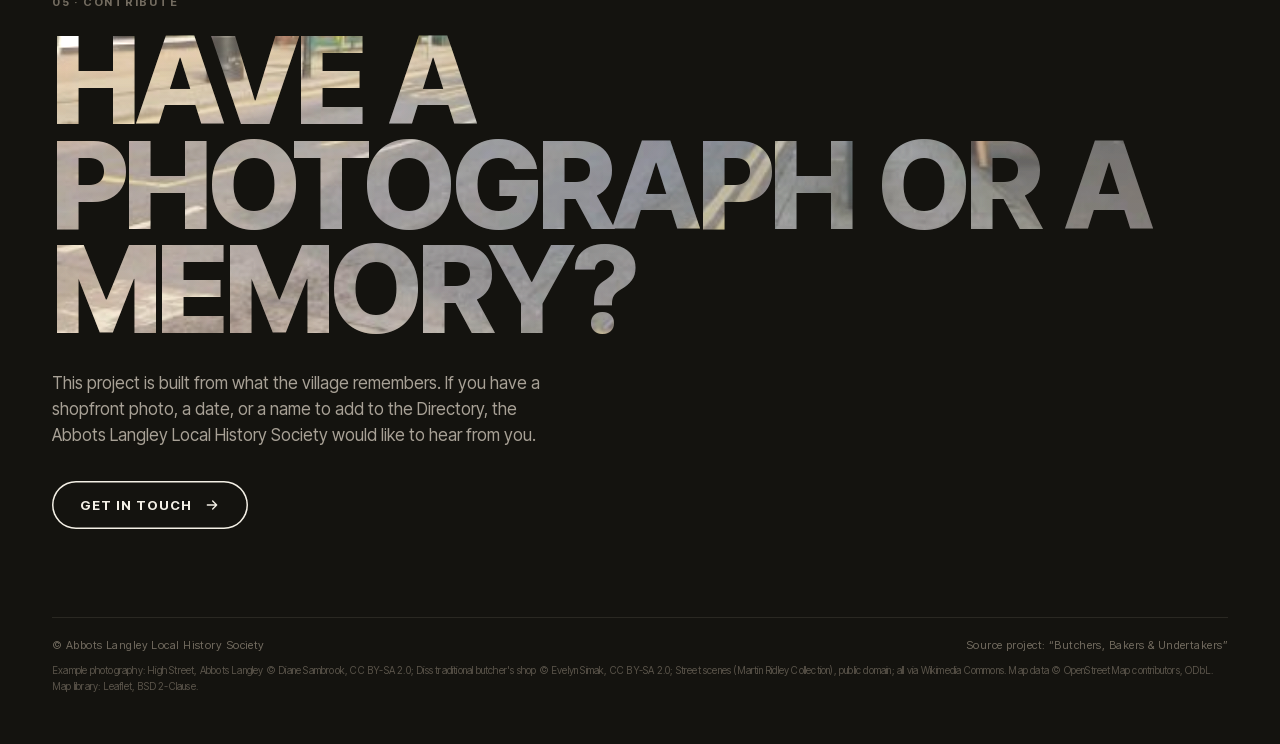
==== commit e448c3cc: "Brief map card with Read more into full Then & Now descriptions The map panel becomes a brief card: " ====
--- a/index.html
+++ b/index.html
@@ -24,6 +24,7 @@
     --ease: cubic-bezier(.16,1,.3,1);
     --ease-io: cubic-bezier(.65,0,.35,1);
     --h1: clamp(56px, 10.5vw, 168px);
+    interpolate-size: allow-keywords; /* lets Read more animate to height:auto where supported */
   }
   *{box-sizing:border-box;}
   html{scroll-behavior:smooth;}
@@ -131,7 +132,7 @@
   .chip:hover b, .chip.hot b, .chip:focus-visible b{background:var(--rust);color:var(--cream);transform:rotate(360deg);}
   .chip.is-active{border-color:var(--rust);}
   .chip.is-active b{background:var(--rust);}
-  .shop-view{grid-area:1 / 2;display:flex;flex-direction:column;overflow-y:auto;overscroll-behavior:contain;background:var(--paper);color:var(--ink);border-radius:8px;animation:sv-open .6s var(--ease);}
+  .shop-view{grid-area:1 / 2;align-self:start;max-height:100%;display:flex;flex-direction:column;overflow-y:auto;overscroll-behavior:contain;background:var(--paper);color:var(--ink);border-radius:8px;animation:sv-open .6s var(--ease);}
   .shop-view[hidden]{display:none;}
   .sv-bar{position:sticky;top:0;z-index:3;display:flex;align-items:center;gap:8px;padding:8px 10px 8px 20px;background:var(--paper);border-bottom:1px solid var(--line);}
   .sv-back{display:inline-flex;align-items:center;gap:8px;margin-right:auto;min-height:40px;padding:0;border:0;background:none;color:var(--ink);font-family:inherit;font-size:11px;font-weight:700;letter-spacing:0.14em;text-transform:uppercase;cursor:pointer;--roll:var(--rust);}
@@ -140,11 +141,9 @@
   .sv-count{font-size:12px;font-weight:700;letter-spacing:0.06em;color:var(--stone);font-variant-numeric:tabular-nums;margin-right:6px;}
   .sv-step{display:grid;place-items:center;width:40px;height:40px;padding:0;border-radius:50%;border:1.5px solid var(--line);background:transparent;color:var(--ink);cursor:pointer;transition:background .3s, color .3s, border-color .3s;}
   .sv-step:hover{background:var(--ink);color:var(--cream);border-color:var(--ink);}
-  .sv-body .photo{aspect-ratio:16/10;}
   .sv-body .num{color:var(--rust);-webkit-text-stroke-color:var(--rust);}
   /* Content swaps in from the side you stepped towards (--dx), or rises when opened from the map */
   .sv-body > *{animation:sv-in .6s var(--ease) both;}
-  .sv-body > .info{animation-delay:.06s;}
   @keyframes sv-open{from{opacity:0;transform:translateY(16px);}}
   @keyframes sv-in{from{opacity:0;transform:translate(var(--dx, 0), var(--dy, 0));}}
   .sr{position:absolute;width:1px;height:1px;overflow:hidden;clip-path:inset(50%);white-space:nowrap;}
@@ -152,7 +151,7 @@
   /* SHOPS */
   .shops{padding:120px 0 96px;}
   .shop-grid{display:grid;grid-template-columns:repeat(2, minmax(0, 1fr));gap:2px;margin-top:56px;background:var(--line);}
-  .card{position:relative;background:var(--paper);}
+  .card{position:relative;background:var(--paper);scroll-margin-top:80px;}
   .photo{position:relative;width:100%;aspect-ratio:4/3;overflow:hidden;}
   .photo img{position:absolute;inset:0;width:100%;height:100%;object-fit:cover;pointer-events:none;}
   .photo .then{filter:grayscale(1) sepia(0.3) contrast(1.08) brightness(0.95);}
@@ -161,16 +160,29 @@
   .cap span{font-size:11px;letter-spacing:0.12em;text-transform:uppercase;color:var(--cream);font-weight:700;}
   .card .handle{width:42px;height:42px;margin:-21px 0 0 -21px;}
   .info{display:grid;grid-template-columns:auto 1fr;gap:6px 22px;padding:24px 26px 28px;}
-  .num{grid-row:span 3;font-size:72px;line-height:.78;font-weight:800;letter-spacing:-0.04em;color:transparent;-webkit-text-stroke:1px var(--ink);transition:color .6s var(--ease), -webkit-text-stroke-color .6s var(--ease), transform .7s var(--ease);}
+  .num{font-size:72px;line-height:.78;font-weight:800;letter-spacing:-0.04em;color:transparent;-webkit-text-stroke:1px var(--ink);transition:color .6s var(--ease), -webkit-text-stroke-color .6s var(--ease), transform .7s var(--ease);}
   .card:hover .num{color:var(--rust);-webkit-text-stroke-color:var(--rust);transform:translateY(-3px);}
   .card h3{font-size:26px;letter-spacing:-0.02em;}
   .card h3 span{background:linear-gradient(currentColor, currentColor) 0 100% / 0% 2px no-repeat;transition:background-size .7s var(--ease);}
   .card:hover h3 span{background-size:100% 2px;}
   .meta{font-size:12px;color:var(--stone);margin:0;letter-spacing:0.06em;text-transform:uppercase;font-weight:700;}
+  .txt{display:grid;gap:6px;align-content:start;justify-items:start;}
   .note{font-size:14px;line-height:1.55;margin:4px 0 0;}
-  .to-map{grid-column:2;justify-self:start;display:inline-flex;align-items:center;gap:8px;margin-top:10px;font-size:11px;font-weight:700;letter-spacing:0.14em;text-transform:uppercase;color:var(--rust);--roll:var(--ink);}
-  .to-map svg{transition:transform .6s var(--ease);}
+  .more{justify-self:stretch;margin-top:6px;}
+  .more > summary{display:inline-flex;align-items:center;gap:8px;list-style:none;cursor:pointer;font-size:11px;font-weight:700;letter-spacing:0.14em;text-transform:uppercase;min-height:32px;}
+  .more > summary::-webkit-details-marker{display:none;}
+  .more > summary svg{transition:transform .5s var(--ease);}
+  .more[open] > summary svg{transform:rotate(180deg);}
+  .more .less, .more[open] .lbl{display:none;}
+  .more[open] .less{display:inline;}
+  .more::details-content{block-size:0;overflow:clip;transition:block-size .6s var(--ease), content-visibility .6s allow-discrete;}
+  .more[open]::details-content{block-size:auto;}
+  .desc{font-size:14px;line-height:1.6;max-width:62ch;padding-bottom:4px;}
+  .desc p{margin:8px 0 0;}
+  .to-map, .to-card{display:inline-flex;align-items:center;gap:8px;margin-top:10px;font-size:11px;font-weight:700;letter-spacing:0.14em;text-transform:uppercase;color:var(--rust);--roll:var(--ink);}
+  .to-map svg, .to-card svg{transition:transform .6s var(--ease);}
   .to-map:hover svg{transform:translateY(-3px);}
+  .to-card:hover svg{transform:translateY(3px);}
 
   /* KNOCKOUT MARQUEE */
   .band{overflow:hidden;padding:48px 0 32px;border-top:1px solid var(--line);}
@@ -421,20 +433,25 @@
 <script>
 // Street order, north to south (prev/next follows this). Positions are the OpenStreetMap
 // element named in `osm`, fetched Sept 2026: check it at openstreetmap.org/<osm>.
+// summary: one or two sentences, shown on the map card and the Then & Now card.
+// description: the full account, shown under Read more. Use a `template literal` and
+// separate paragraphs with a blank line. Empty fields show the placeholder text.
 const TRADES = [
-  { name: "Pin Wei", category: "Chinese takeaway", osm: "way/232832789", lat: 51.706989, lng: -0.416297 },
-  { name: "Cinnamon Lodge", category: "Restaurant", osm: "node/2399910269", lat: 51.706857, lng: -0.416591 },
-  { name: "Beautiful You", category: "Beauty salon", osm: "node/2399910267", lat: 51.706778, lng: -0.416864 },
-  { name: "Noor Mahal", category: "Restaurant", osm: "node/2399910278", lat: 51.706576, lng: -0.416924 },
-  { name: "Underground Barbers", category: "Barbers", osm: "node/2399910268", lat: 51.706553, lng: -0.416660 },
-  { name: "Ansells", category: "Bookmaker", osm: "node/2399910266", lat: 51.706423, lng: -0.417050 },
-  { name: "Budgens", category: "Supermarket", osm: "way/218952090", lat: 51.706265, lng: -0.416699 },
-  { name: "Boots", category: "Pharmacy", osm: "node/2399943061", lat: 51.706196, lng: -0.416885 }
+  { name: "Pin Wei", category: "Chinese takeaway", osm: "way/232832789", lat: 51.706989, lng: -0.416297, summary: "", description: "" },
+  { name: "Cinnamon Lodge", category: "Restaurant", osm: "node/2399910269", lat: 51.706857, lng: -0.416591, summary: "", description: "" },
+  { name: "Beautiful You", category: "Beauty salon", osm: "node/2399910267", lat: 51.706778, lng: -0.416864, summary: "", description: "" },
+  { name: "Noor Mahal", category: "Restaurant", osm: "node/2399910278", lat: 51.706576, lng: -0.416924, summary: "", description: "" },
+  { name: "Underground Barbers", category: "Barbers", osm: "node/2399910268", lat: 51.706553, lng: -0.416660, summary: "", description: "" },
+  { name: "Ansells", category: "Bookmaker", osm: "node/2399910266", lat: 51.706423, lng: -0.417050, summary: "", description: "" },
+  { name: "Budgens", category: "Supermarket", osm: "way/218952090", lat: 51.706265, lng: -0.416699, summary: "", description: "" },
+  { name: "Boots", category: "Pharmacy", osm: "node/2399943061", lat: 51.706196, lng: -0.416885, summary: "", description: "" }
 ];
 const reduce = matchMedia("(prefers-reduced-motion: reduce)").matches;
 const phone = matchMedia("(max-width: 720px)");
 const clamp = (v, lo, hi) => Math.max(lo, Math.min(hi, v));
 const pad = (n) => String(n).padStart(2, "0");
+const SUMMARY_TBC = "A short summary of this address will appear here.";
+const DESCRIPTION_TBC = "The fuller history of this address, its trades, proprietors and memories, will appear here once contributed by the community.";
 TRADES.forEach((t) => { t.id = t.name.toLowerCase().replace(/&/g, "and").replace(/[^a-z0-9]+/g, "-").replace(/^-|-$/g, ""); });
 
 // Wires a .compare element: drag (all pointers), hover-follow (mouse, cards only),
@@ -513,8 +530,25 @@
   }, 2000);
 }
 
-// --- Shop markup, shared by the grid cards and the map's shop view ---
-function shopHTML(t, i, { mapLink = false } = {}) {
+// --- Shop markup: the map's brief card is the number, name, trade and summary;
+// the Then & Now card adds the photo and the full description under Read more ---
+const paras = (text) => text.trim().split(/\n\s*\n/).map((p) => `<p>${p}</p>`).join("");
+function infoHTML(t, i, extra) {
+  return `
+    <div class="info">
+      <span class="num" aria-hidden="true">${pad(i + 1)}</span>
+      <div class="txt">
+        <h3><span>${t.name}</span></h3>
+        <p class="meta">Marker ${i + 1} &middot; ${t.category}</p>
+        <p class="note">${t.summary || SUMMARY_TBC}</p>
+        ${extra}
+      </div>
+    </div>`;
+}
+const briefHTML = (t, i) => infoHTML(t, i, `
+  <a class="to-card" href="#about-${t.id}"><span class="roll"><span>Read more</span></span>
+    <svg width="12" height="12" viewBox="0 0 24 24" fill="none" aria-hidden="true"><path d="M12 5V19M6 13L12 19L18 13" stroke="currentColor" stroke-width="2" stroke-linecap="round" stroke-linejoin="round"/></svg></a>`);
+function cardHTML(t, i) {
   const thenSrc = i % 2 === 0 ? "photo-vintage-highstreet.jpg" : "photo-heritage-butcher.jpg";
   // ponytail: three stock photos for eight cards; vary the crop until real photos arrive
   const crop = [20, 50, 80][i % 3];
@@ -530,14 +564,14 @@
         <svg width="12" height="12" viewBox="0 0 24 24" fill="none" aria-hidden="true"><path d="M8 6L2 12L8 18M16 6L22 12L16 18" stroke="currentColor" stroke-width="2" stroke-linecap="round" stroke-linejoin="round"/></svg>
       </div>
     </div>
-    <div class="info">
-      <span class="num" aria-hidden="true">${pad(i + 1)}</span>
-      <h3><span>${t.name}</span></h3>
-      <p class="meta">Marker ${i + 1} &middot; ${t.category}</p>
-      <p class="note">History and memories for this address will appear here once contributed by the community.</p>
-      ${mapLink ? `<a class="to-map" href="#${t.id}"><span class="roll"><span>Show on map</span></span>
-        <svg width="12" height="12" viewBox="0 0 24 24" fill="none" aria-hidden="true"><path d="M12 19V5M6 11L12 5L18 11" stroke="currentColor" stroke-width="2" stroke-linecap="round" stroke-linejoin="round"/></svg></a>` : ""}
-    </div>
+    ${infoHTML(t, i, `
+      <details class="more">
+        <summary><span class="lbl">Read more</span><span class="less">Read less</span>
+          <svg width="12" height="12" viewBox="0 0 24 24" fill="none" aria-hidden="true"><path d="M6 9L12 15L18 9" stroke="currentColor" stroke-width="2" stroke-linecap="round" stroke-linejoin="round"/></svg></summary>
+        <div class="desc">${paras(t.description || DESCRIPTION_TBC)}</div>
+      </details>
+      <a class="to-map" href="#${t.id}"><span class="roll"><span>Show on map</span></span>
+        <svg width="12" height="12" viewBox="0 0 24 24" fill="none" aria-hidden="true"><path d="M12 19V5M6 11L12 5L18 11" stroke="currentColor" stroke-width="2" stroke-linecap="round" stroke-linejoin="round"/></svg></a>`)}
   `;
 }
 
@@ -604,6 +638,13 @@
 const viewLive = document.getElementById("shop-live");
 let cur = -1;
 
+// Skip a scroll reveal, so a jump doesn't aim at the pre-reveal offset and land 48px short
+function revealNow(el) {
+  el.style.transition = "none";
+  el.classList.add("in");
+  void el.offsetWidth;
+  el.style.transition = "";
+}
 function show(i, dir = 0) {
   if (i === cur) return;
   cur = i;
@@ -617,12 +658,12 @@
   viewLive.textContent = `${t.name}, shop ${i + 1} of ${TRADES.length}`;
   viewBody.style.setProperty("--dx", dir * 32 + "px");
   viewBody.style.setProperty("--dy", dir ? "0px" : "12px");
-  viewBody.innerHTML = shopHTML(t, i);
-  makeCompare(viewBody.querySelector(".photo"), { follow: true });
+  viewBody.innerHTML = briefHTML(t, i);
   const z = Math.max(map.getZoom(), 18);
   if (reduce) map.setView([t.lat, t.lng], z, { animate: false });
   else map.flyTo([t.lat, t.lng], z, { duration: 0.8 });
   // Keep the map and the shop on screen together
+  revealNow(mapCard);
   if (phone.matches) mapCard.scrollIntoView({ block: "start" });
   else {
     const r = mapLayout.getBoundingClientRect();
@@ -645,9 +686,18 @@
   show(-1);
   if (hadFocus) chips[was].focus({ preventScroll: true });
 }
-const fromHash = () => show(TRADES.findIndex((t) => "#" + t.id === location.hash));
+function fromHash() {
+  show(TRADES.findIndex((t) => "#" + t.id === location.hash));
+  const about = location.hash.startsWith("#about-") && document.getElementById(location.hash.slice(1));
+  if (!about) return;
+  // Read more on the map card lands on the full description. Scroll after closing the
+  // panel, since on phones the sheet leaving shortens the map section above the card.
+  about.querySelector(".more").open = true;
+  revealNow(about);
+  about.scrollIntoView({ block: "start" });
+}
 addEventListener("popstate", fromHash);
-addEventListener("hashchange", fromHash); // grid cards link here with plain #shop-id anchors
+addEventListener("hashchange", fromHash); // plain anchors: #shop-id opens it on the map, #about-shop-id jumps to its card
 addEventListener("keydown", (e) => { if (e.key === "Escape" && cur >= 0) closeShop(); });
 view.querySelector(".sv-back").addEventListener("click", closeShop);
 view.querySelector(".sv-prev").addEventListener("click", () => stepShop(-1));
@@ -658,9 +708,10 @@
 TRADES.forEach((t, i) => {
   const card = document.createElement("article");
   card.className = "card";
+  card.id = "about-" + t.id;
   card.dataset.reveal = "";
   card.style.setProperty("--i", i % 2);
-  card.innerHTML = shopHTML(t, i, { mapLink: true });
+  card.innerHTML = cardHTML(t, i);
   makeCompare(card.querySelector(".photo"), { follow: true });
   shopGrid.appendChild(card);
 });
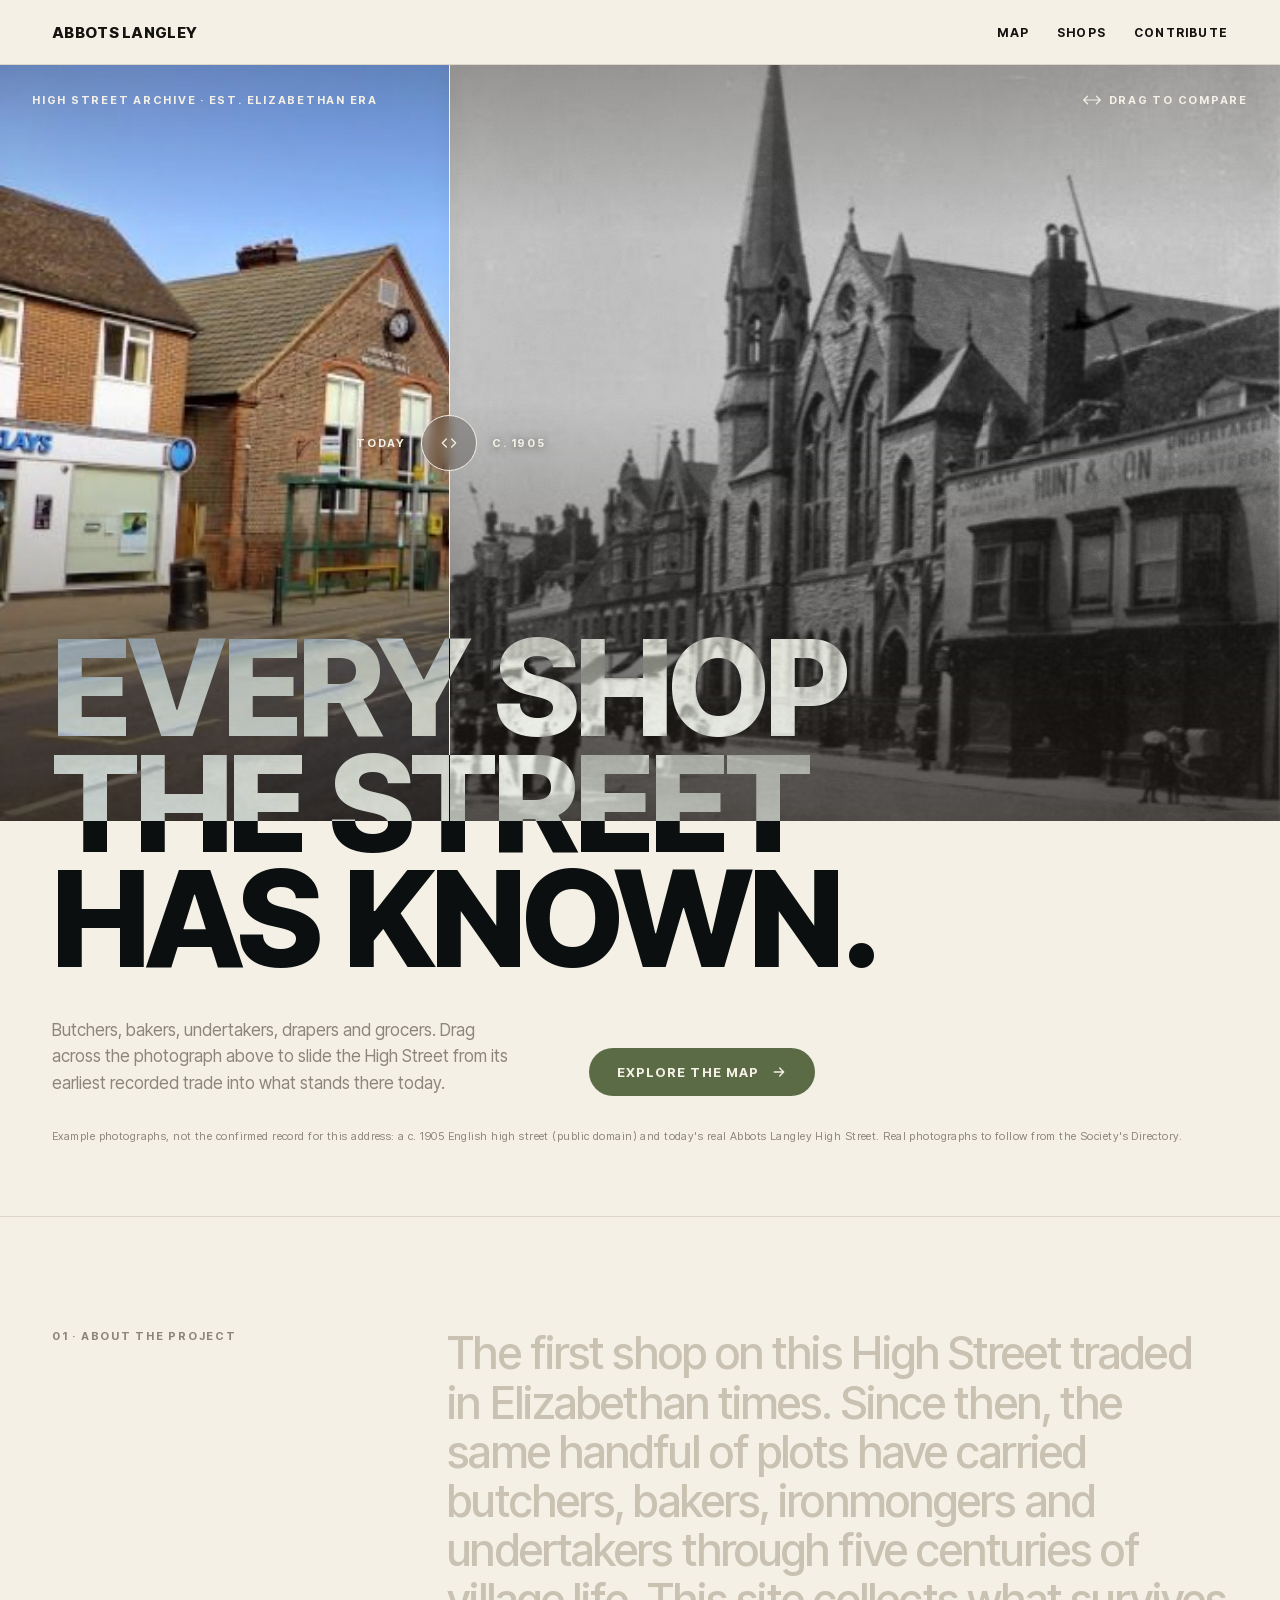
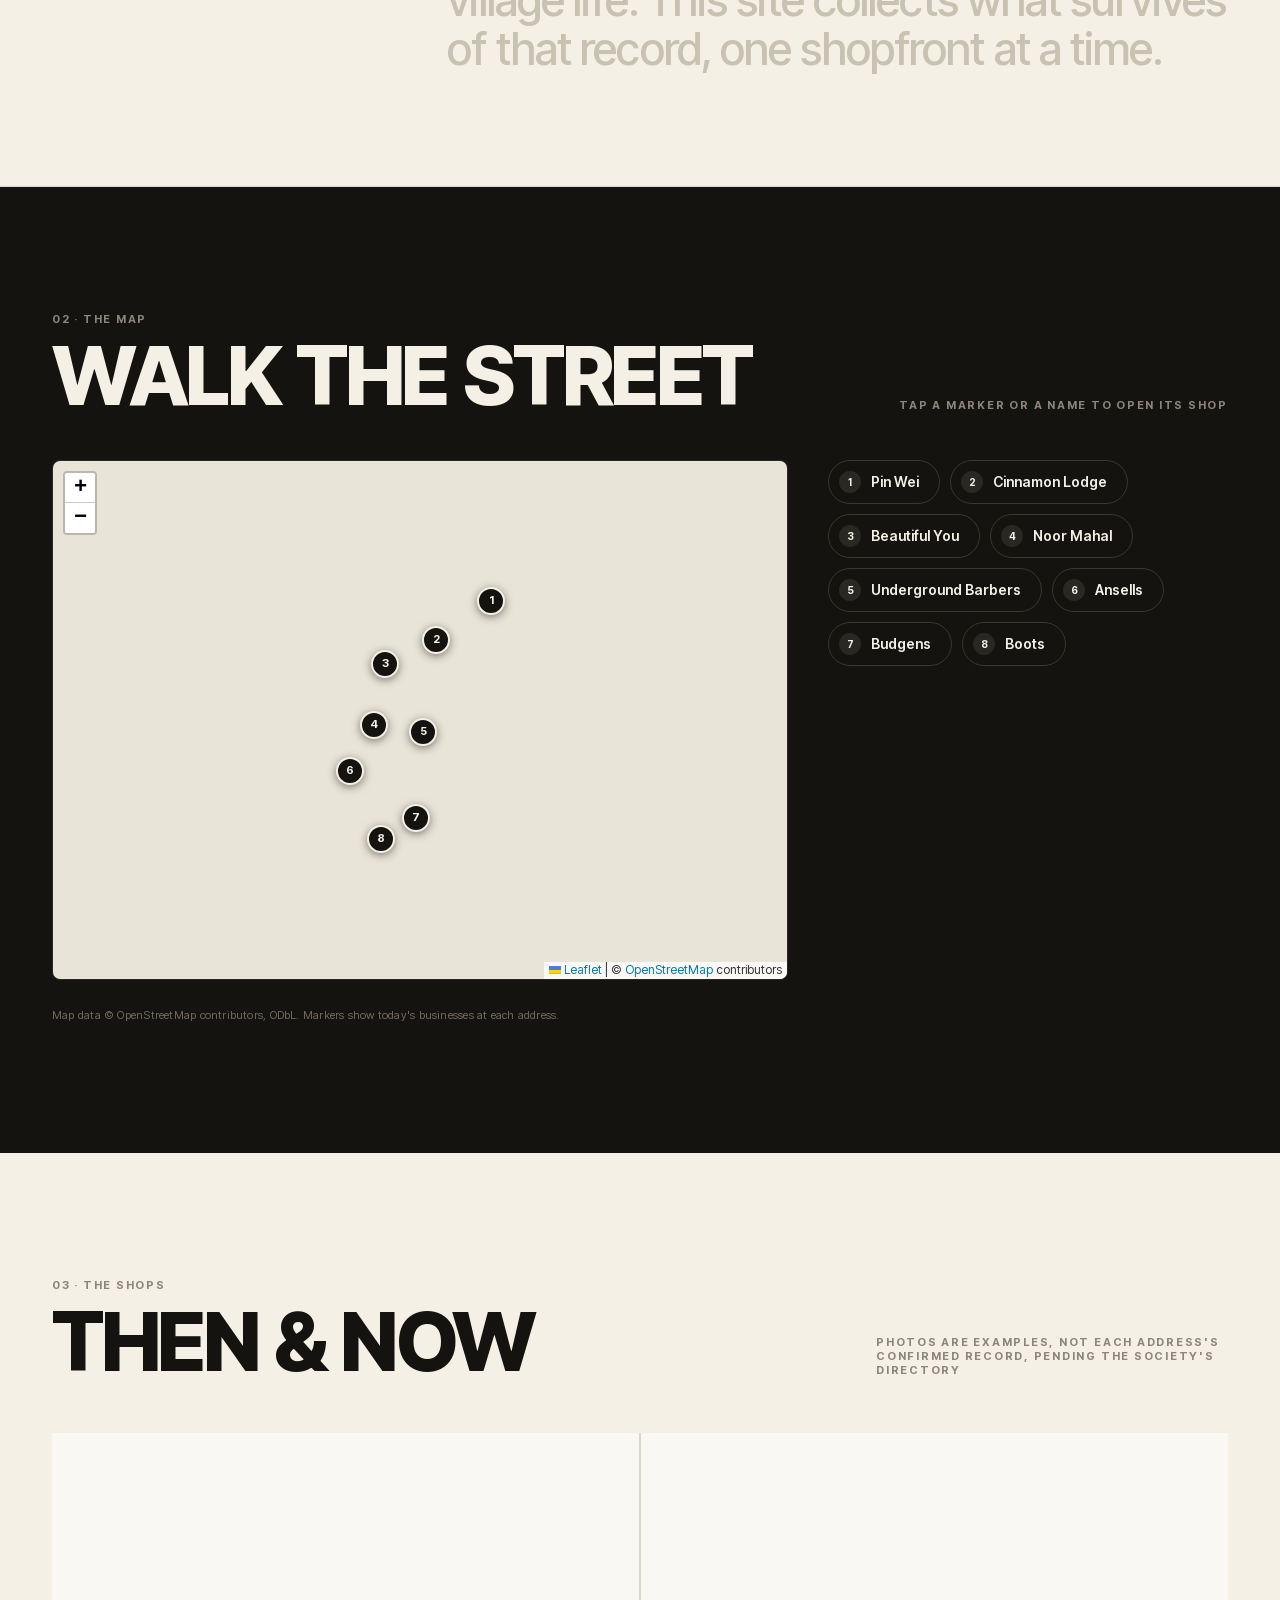
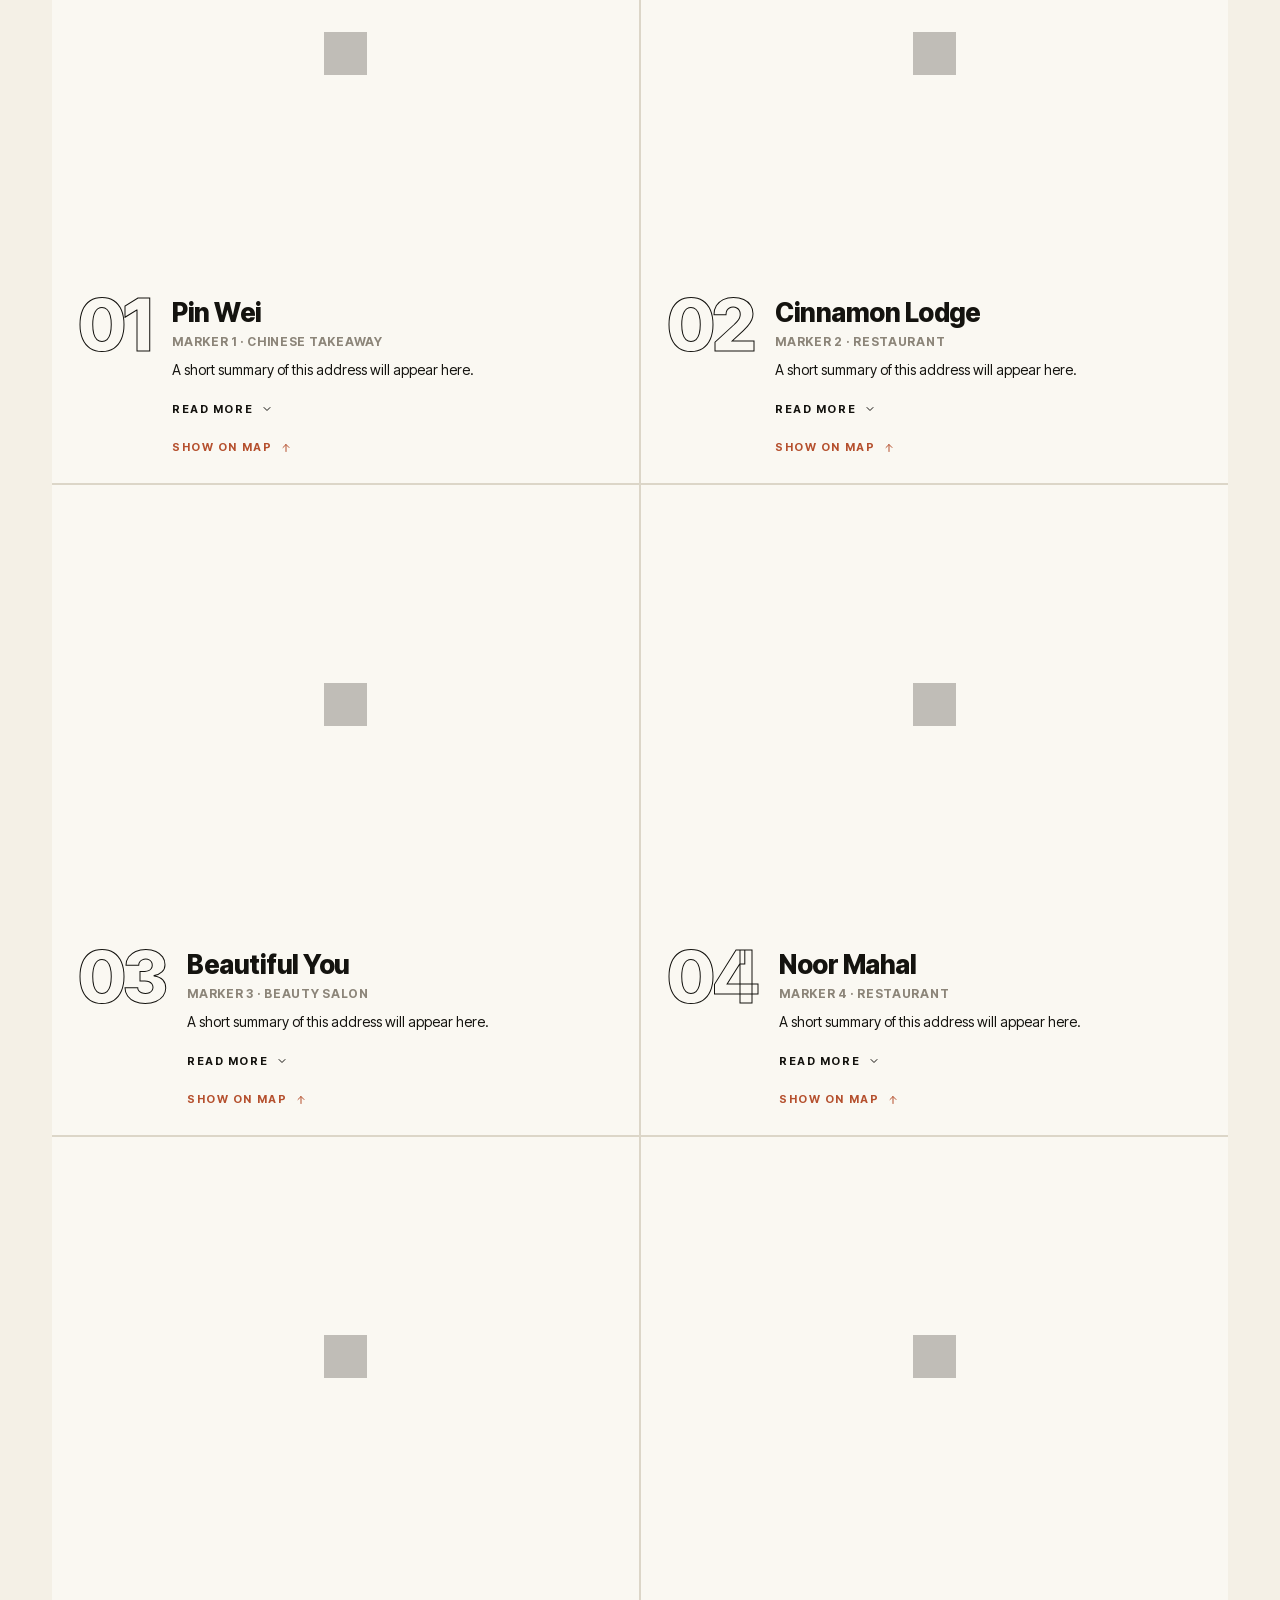
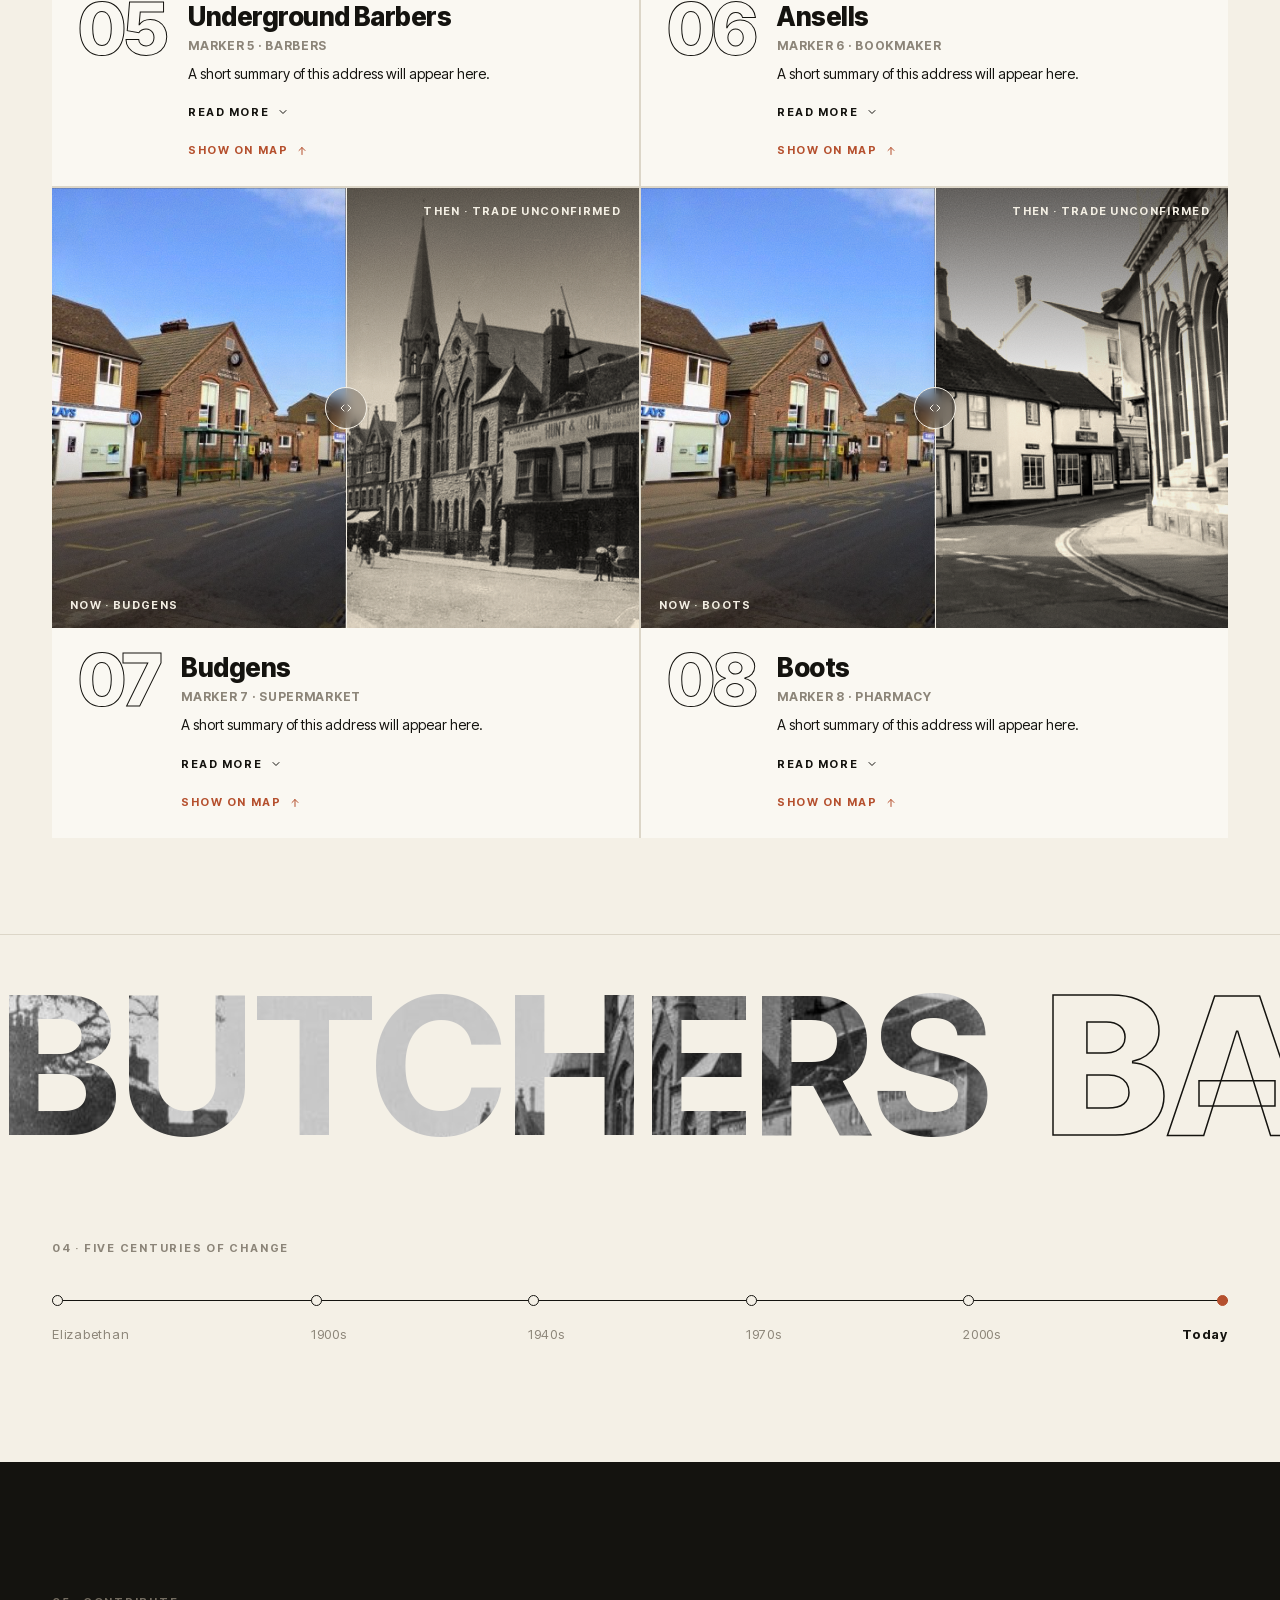
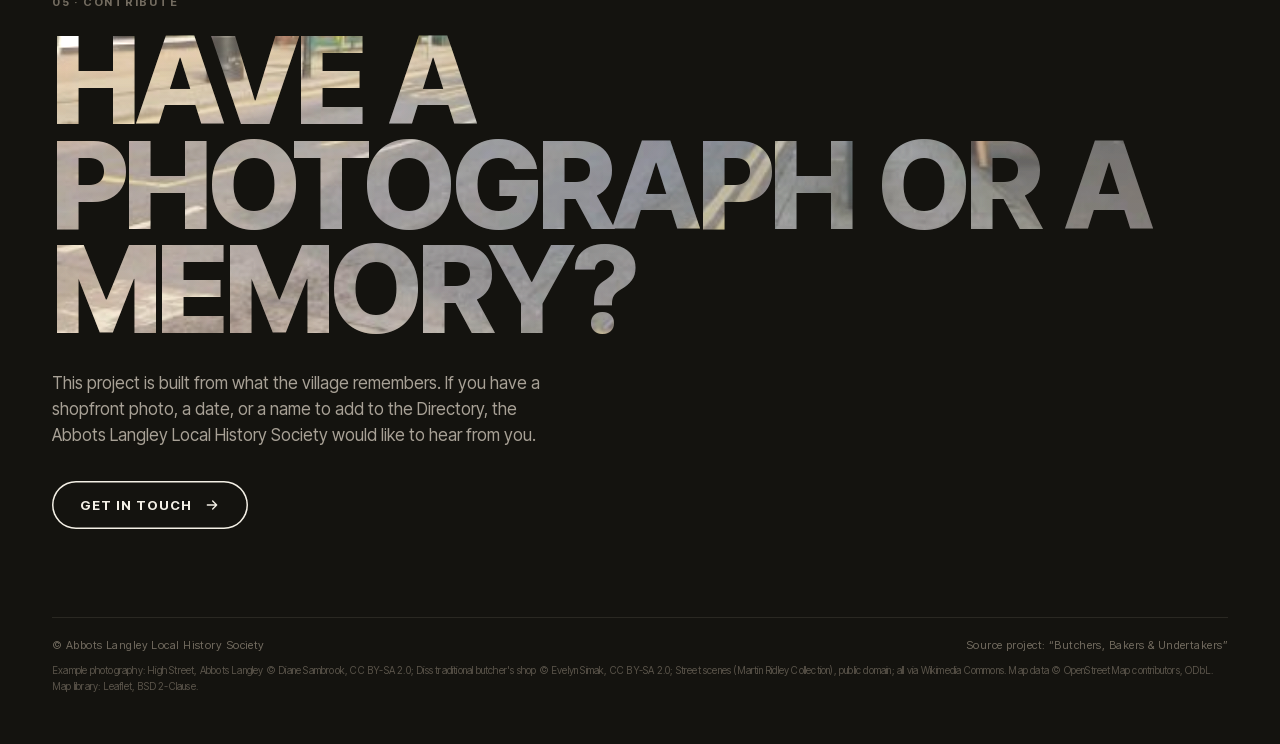
==== commit 0878af22: "Restore the photo on map cards and draw a marker-to-card leader line The map's brief card gets its c" ====
--- a/index.html
+++ b/index.html
@@ -113,7 +113,7 @@
   .map-sec{padding:120px 0;background:var(--ink);color:var(--cream);overflow:clip;} /* clip, not hidden: hidden would break the sticky sheet */
   .sec-head > :nth-child(2){--i:1;}
   .sec-head{display:flex;justify-content:space-between;align-items:flex-end;flex-wrap:wrap;gap:16px 32px;}
-  .map-layout{display:grid;grid-template-columns:minmax(0, 1fr) 400px;grid-template-rows:min(520px, 70vh);gap:24px 40px;margin-top:48px;}
+  .map-layout{position:relative;display:grid;grid-template-columns:minmax(0, 1fr) 400px;grid-template-rows:min(520px, 70vh);gap:24px 40px;margin-top:48px;}
   .map-card{position:relative;z-index:0;overflow:hidden;border-radius:8px;border:1px solid var(--night-line);scroll-margin-top:72px;} /* z-index keeps Leaflet's panes under the sticky header */
   #leaflet{position:absolute;inset:0;background:#e9e4d8;font-family:inherit;}
   #leaflet .leaflet-tile-pane{filter:grayscale(0.35) sepia(0.15) contrast(1.04);}
@@ -132,7 +132,7 @@
   .chip:hover b, .chip.hot b, .chip:focus-visible b{background:var(--rust);color:var(--cream);transform:rotate(360deg);}
   .chip.is-active{border-color:var(--rust);}
   .chip.is-active b{background:var(--rust);}
-  .shop-view{grid-area:1 / 2;align-self:start;max-height:100%;display:flex;flex-direction:column;overflow-y:auto;overscroll-behavior:contain;background:var(--paper);color:var(--ink);border-radius:8px;animation:sv-open .6s var(--ease);}
+  .shop-view{position:relative;z-index:2;grid-area:1 / 2;align-self:start;max-height:100%;display:flex;flex-direction:column;overflow-y:auto;overscroll-behavior:contain;background:var(--paper);color:var(--ink);border-radius:8px;animation:sv-open .6s var(--ease);}
   .shop-view[hidden]{display:none;}
   .sv-bar{position:sticky;top:0;z-index:3;display:flex;align-items:center;gap:8px;padding:8px 10px 8px 20px;background:var(--paper);border-bottom:1px solid var(--line);}
   .sv-back{display:inline-flex;align-items:center;gap:8px;margin-right:auto;min-height:40px;padding:0;border:0;background:none;color:var(--ink);font-family:inherit;font-size:11px;font-weight:700;letter-spacing:0.14em;text-transform:uppercase;cursor:pointer;--roll:var(--rust);}
@@ -141,9 +141,16 @@
   .sv-count{font-size:12px;font-weight:700;letter-spacing:0.06em;color:var(--stone);font-variant-numeric:tabular-nums;margin-right:6px;}
   .sv-step{display:grid;place-items:center;width:40px;height:40px;padding:0;border-radius:50%;border:1.5px solid var(--line);background:transparent;color:var(--ink);cursor:pointer;transition:background .3s, color .3s, border-color .3s;}
   .sv-step:hover{background:var(--ink);color:var(--cream);border-color:var(--ink);}
+  .sv-body .photo{aspect-ratio:16/10;}
   .sv-body .num{color:var(--rust);-webkit-text-stroke-color:var(--rust);}
   /* Content swaps in from the side you stepped towards (--dx), or rises when opened from the map */
   .sv-body > *{animation:sv-in .6s var(--ease) both;}
+  .sv-body > .info{animation-delay:.06s;}
+  /* Leader line from the chosen marker to its card; drawn in the rAF loop */
+  .leader{position:absolute;inset:0;width:100%;height:100%;overflow:visible;pointer-events:none;z-index:1;opacity:0;transition:opacity .4s var(--ease);}
+  .leader.on{opacity:1;}
+  .leader line{stroke:var(--rust);stroke-width:1.5;stroke-linecap:round;}
+  .leader circle{fill:var(--rust);}
   @keyframes sv-open{from{opacity:0;transform:translateY(16px);}}
   @keyframes sv-in{from{opacity:0;transform:translate(var(--dx, 0), var(--dy, 0));}}
   .sr{position:absolute;width:1px;height:1px;overflow:hidden;clip-path:inset(50%);white-space:nowrap;}
@@ -156,7 +163,7 @@
   .photo img{position:absolute;inset:0;width:100%;height:100%;object-fit:cover;pointer-events:none;}
   .photo .then{filter:grayscale(1) sepia(0.3) contrast(1.08) brightness(0.95);}
   .cap{position:absolute;inset:0;pointer-events:none;display:flex;align-items:flex-end;padding:16px 18px;background:linear-gradient(to top, rgba(20,15,10,0.6), transparent 45%);}
-  .cap.then-cap{justify-content:flex-end;}
+  .cap.then-cap{justify-content:flex-end;align-items:flex-start;background:linear-gradient(to bottom, rgba(20,15,10,0.6), transparent 45%);} /* opposite corner to Now, so long names never collide */
   .cap span{font-size:11px;letter-spacing:0.12em;text-transform:uppercase;color:var(--cream);font-weight:700;}
   .card .handle{width:42px;height:42px;margin:-21px 0 0 -21px;}
   .info{display:grid;grid-template-columns:auto 1fr;gap:6px 22px;padding:24px 26px 28px;}
@@ -242,6 +249,7 @@
     .chips, .shop-view{grid-area:auto;}
     .map-layout.open .chips{display:flex;}
     /* Bottom sheet: sticks to the viewport while the map is on screen, leaves with the section */
+    .sv-body .photo{aspect-ratio:2/1;}
     .shop-view{position:sticky;bottom:0;z-index:5;max-height:56vh;max-height:56svh;margin:0 -20px;border-radius:16px 16px 0 0;box-shadow:0 -12px 40px rgba(0,0,0,0.45);animation-name:sv-sheet;}
     @keyframes sv-sheet{from{transform:translateY(100%);}}
     .shop-grid{grid-template-columns:1fr;}
@@ -357,6 +365,7 @@
           </div>
           <article class="card sv-body"></article>
         </section>
+        <svg class="leader" aria-hidden="true"><line/><circle r="3"/></svg>
       </div>
       <span id="shop-live" class="sr" aria-live="polite"></span>
       <p style="font-size:11px;color:var(--night-muted);letter-spacing:0.02em;margin-top:28px;">Map data &copy; OpenStreetMap contributors, ODbL. Markers show today's businesses at each address.</p>
@@ -545,10 +554,7 @@
       </div>
     </div>`;
 }
-const briefHTML = (t, i) => infoHTML(t, i, `
-  <a class="to-card" href="#about-${t.id}"><span class="roll"><span>Read more</span></span>
-    <svg width="12" height="12" viewBox="0 0 24 24" fill="none" aria-hidden="true"><path d="M12 5V19M6 13L12 19L18 13" stroke="currentColor" stroke-width="2" stroke-linecap="round" stroke-linejoin="round"/></svg></a>`);
-function cardHTML(t, i) {
+function photoHTML(t, i) {
   const thenSrc = i % 2 === 0 ? "photo-vintage-highstreet.jpg" : "photo-heritage-butcher.jpg";
   // ponytail: three stock photos for eight cards; vary the crop until real photos arrive
   const crop = [20, 50, 80][i % 3];
@@ -563,17 +569,19 @@
       <div class="handle">
         <svg width="12" height="12" viewBox="0 0 24 24" fill="none" aria-hidden="true"><path d="M8 6L2 12L8 18M16 6L22 12L16 18" stroke="currentColor" stroke-width="2" stroke-linecap="round" stroke-linejoin="round"/></svg>
       </div>
-    </div>
-    ${infoHTML(t, i, `
+    </div>`;
+}
+const briefHTML = (t, i) => photoHTML(t, i) + infoHTML(t, i, `
+  <a class="to-card" href="#about-${t.id}"><span class="roll"><span>Read more</span></span>
+    <svg width="12" height="12" viewBox="0 0 24 24" fill="none" aria-hidden="true"><path d="M12 5V19M6 13L12 19L18 13" stroke="currentColor" stroke-width="2" stroke-linecap="round" stroke-linejoin="round"/></svg></a>`);
+const cardHTML = (t, i) => photoHTML(t, i) + infoHTML(t, i, `
       <details class="more">
         <summary><span class="lbl">Read more</span><span class="less">Read less</span>
           <svg width="12" height="12" viewBox="0 0 24 24" fill="none" aria-hidden="true"><path d="M6 9L12 15L18 9" stroke="currentColor" stroke-width="2" stroke-linecap="round" stroke-linejoin="round"/></svg></summary>
         <div class="desc">${paras(t.description || DESCRIPTION_TBC)}</div>
       </details>
       <a class="to-map" href="#${t.id}"><span class="roll"><span>Show on map</span></span>
-        <svg width="12" height="12" viewBox="0 0 24 24" fill="none" aria-hidden="true"><path d="M12 19V5M6 11L12 5L18 11" stroke="currentColor" stroke-width="2" stroke-linecap="round" stroke-linejoin="round"/></svg></a>`)}
-  `;
-}
+        <svg width="12" height="12" viewBox="0 0 24 24" fill="none" aria-hidden="true"><path d="M12 19V5M6 11L12 5L18 11" stroke="currentColor" stroke-width="2" stroke-linecap="round" stroke-linejoin="round"/></svg></a>`);
 
 // --- Map: OpenStreetMap tiles via Leaflet; markers and chips are hover-linked ---
 const mapLayout = document.getElementById("map-layout");
@@ -659,9 +667,13 @@
   viewBody.style.setProperty("--dx", dir * 32 + "px");
   viewBody.style.setProperty("--dy", dir ? "0px" : "12px");
   viewBody.innerHTML = briefHTML(t, i);
+  makeCompare(viewBody.querySelector(".photo"), { follow: true });
   const z = Math.max(map.getZoom(), 18);
-  if (reduce) map.setView([t.lat, t.lng], z, { animate: false });
-  else map.flyTo([t.lat, t.lng], z, { duration: 0.8 });
+  // On phones the sheet covers the bottom of the map, so aim the pin at the middle of what stays visible
+  const covered = phone.matches ? Math.max(0, parseFloat(getComputedStyle(mapCard).scrollMarginTop) + mapCard.offsetHeight - (innerHeight - view.offsetHeight)) : 0;
+  const at = map.unproject(map.project([t.lat, t.lng], z).add([0, covered / 2]), z);
+  if (reduce) map.setView(at, z, { animate: false });
+  else map.flyTo(at, z, { duration: 0.8 });
   // Keep the map and the shop on screen together
   revealNow(mapCard);
   if (phone.matches) mapCard.scrollIntoView({ block: "start" });
@@ -669,6 +681,33 @@
     const r = mapLayout.getBoundingClientRect();
     if (r.top < header.offsetHeight || r.bottom > innerHeight) mapLayout.scrollIntoView({ block: "center" });
   }
+}
+// Leader line from the open shop's marker to the edge of its card. Redrawn every frame from
+// the rAF loop, so it follows flyTo, map drags, resizes and the sticky sheet as the page scrolls.
+const leader = mapLayout.querySelector(".leader");
+const [leaderLine, leaderDot] = leader.children;
+function drawLeader() {
+  const pin = pins[cur];
+  let on = false;
+  if (pin) {
+    const box = mapLayout.getBoundingClientRect(), m = mapCard.getBoundingClientRect();
+    const r = pin.getBoundingClientRect(), p = view.getBoundingClientRect();
+    const x = r.left + r.width / 2, y = r.top + r.height / 2;
+    let ex, ey;
+    if (p.left > x) { ex = p.left; ey = clamp(y, p.top + 28, p.bottom - 28); } // card to the right
+    else if (p.top > y) { ex = clamp(x, p.left + 28, p.right - 28); ey = p.top; } // sheet below
+    on = ex !== undefined && x > m.left && x < m.right && y > m.top && y < m.bottom;
+    if (on) {
+      const k = 18 / (Math.hypot(ex - x, ey - y) || 1); // start at the pin's edge, not over its number
+      leaderLine.setAttribute("x1", x + (ex - x) * k - box.left);
+      leaderLine.setAttribute("y1", y + (ey - y) * k - box.top);
+      leaderLine.setAttribute("x2", ex - box.left);
+      leaderLine.setAttribute("y2", ey - box.top);
+      leaderDot.setAttribute("cx", ex - box.left);
+      leaderDot.setAttribute("cy", ey - box.top);
+    }
+  }
+  leader.classList.toggle("on", on);
 }
 function openShop(i) {
   if (i === cur) return;
@@ -737,6 +776,7 @@
   progress.style.transform = `scaleX(${de.scrollTop / Math.max(1, de.scrollHeight - vh)})`;
   const y = header.offsetHeight / 2;
   header.classList.toggle("dark", darkSecs.some((s) => { const r = s.getBoundingClientRect(); return r.top <= y && r.bottom >= y; }));
+  drawLeader();
   if (!reduce) {
     let r = heroDrag.getBoundingClientRect();
     heroThen.style.transform = `translateY(${clamp(r.top * -0.12, -90, 90)}px)`;
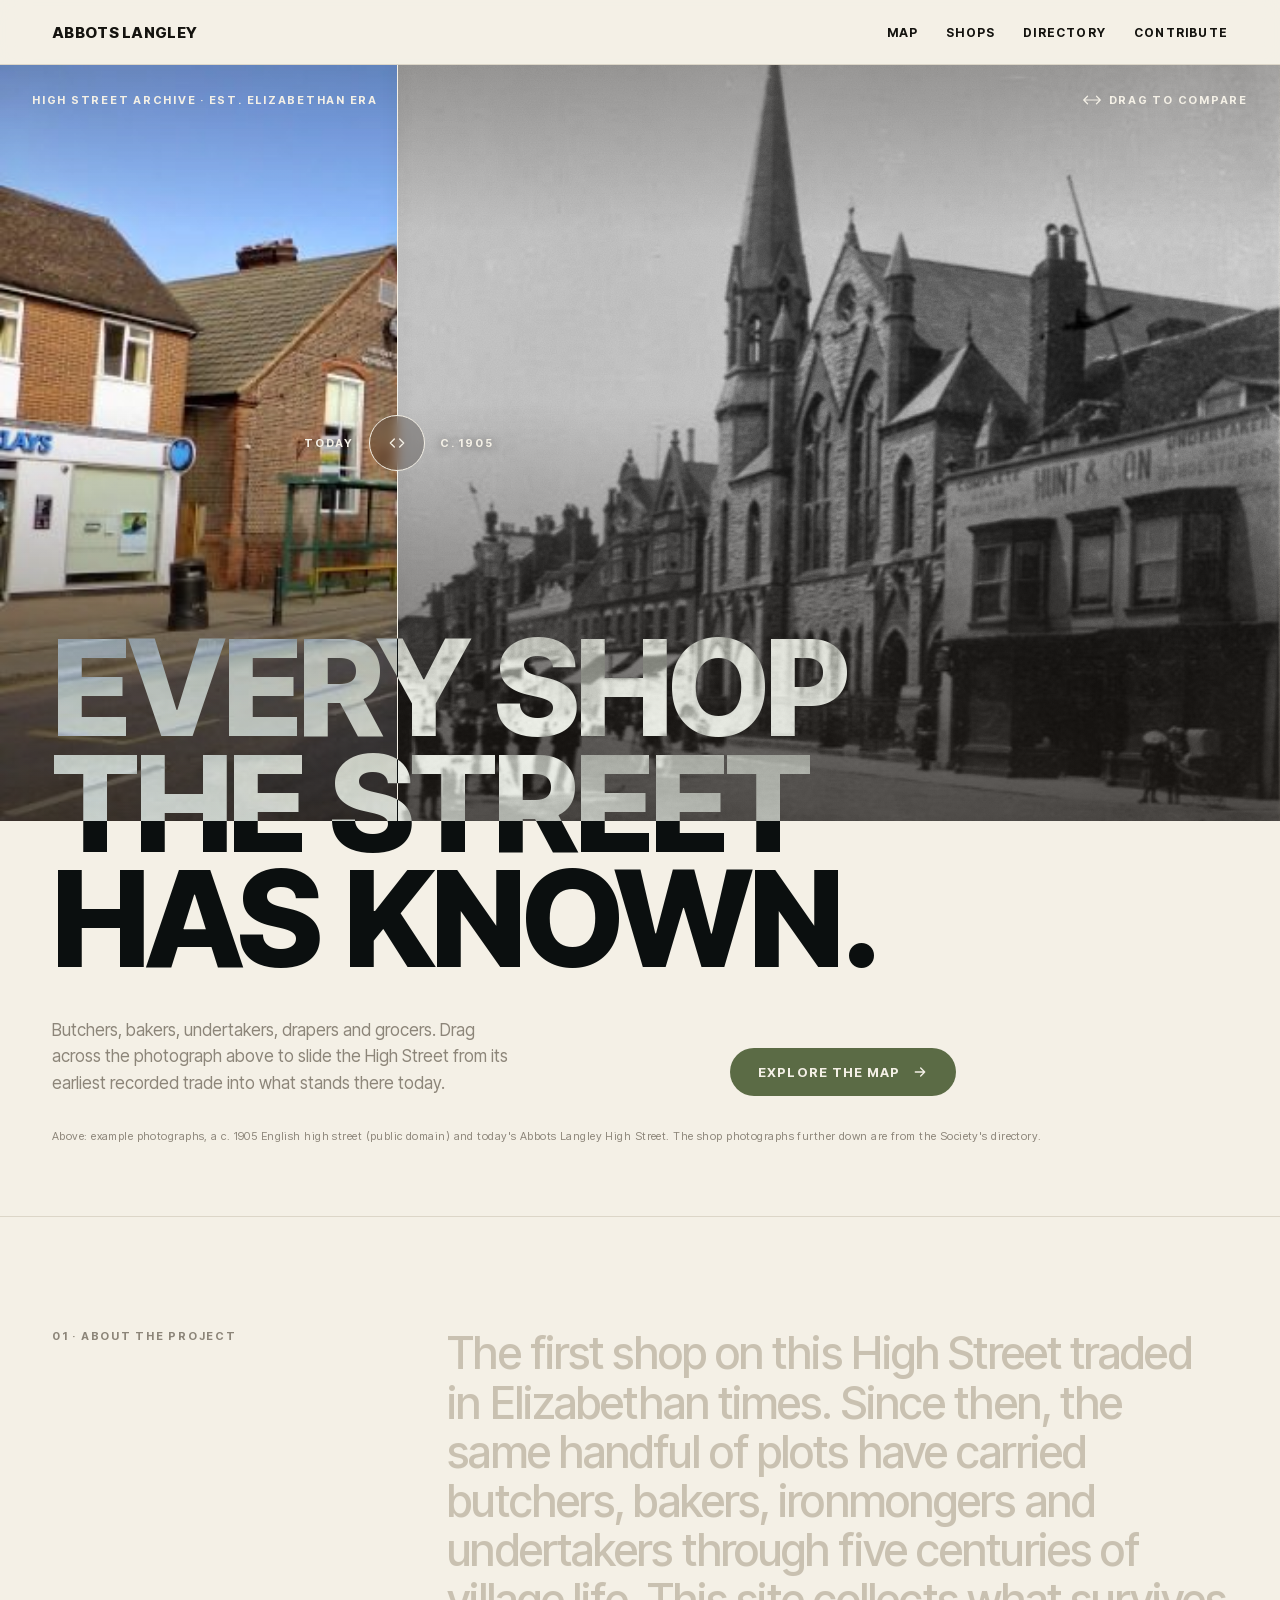
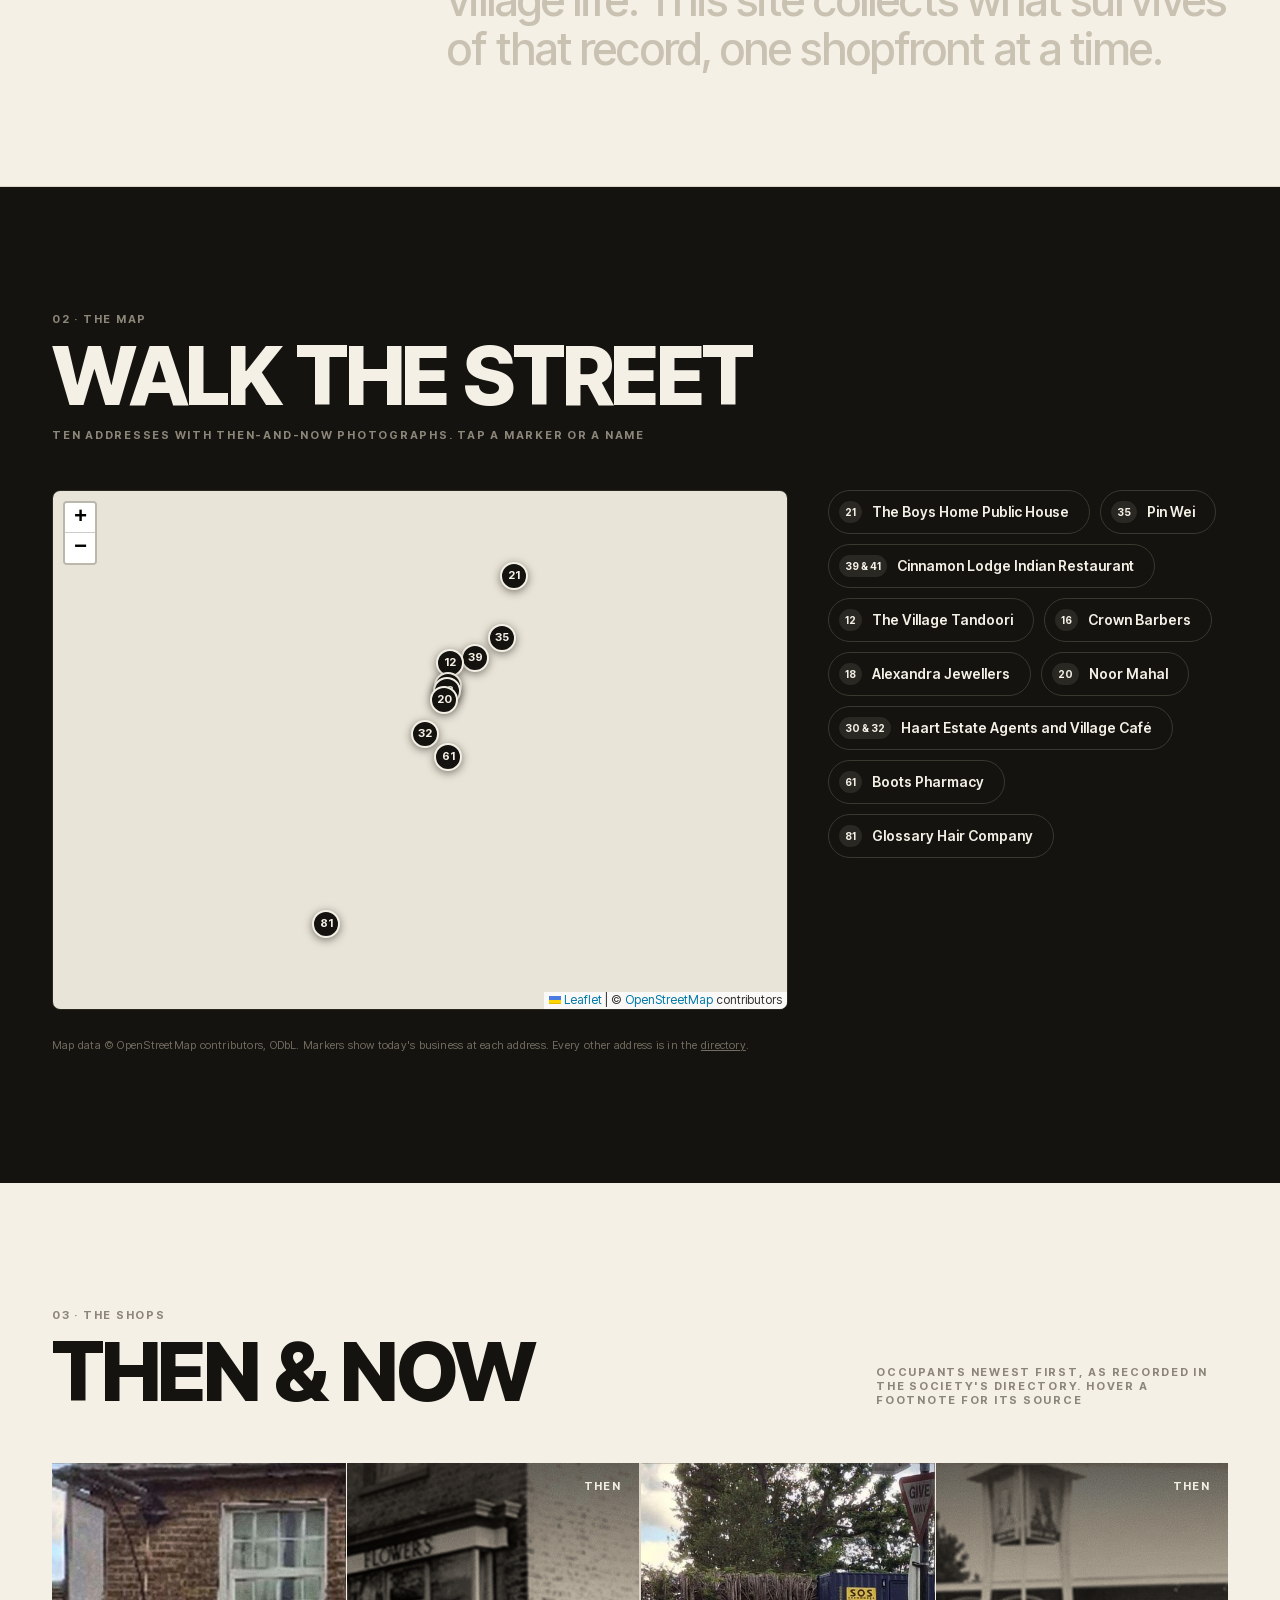
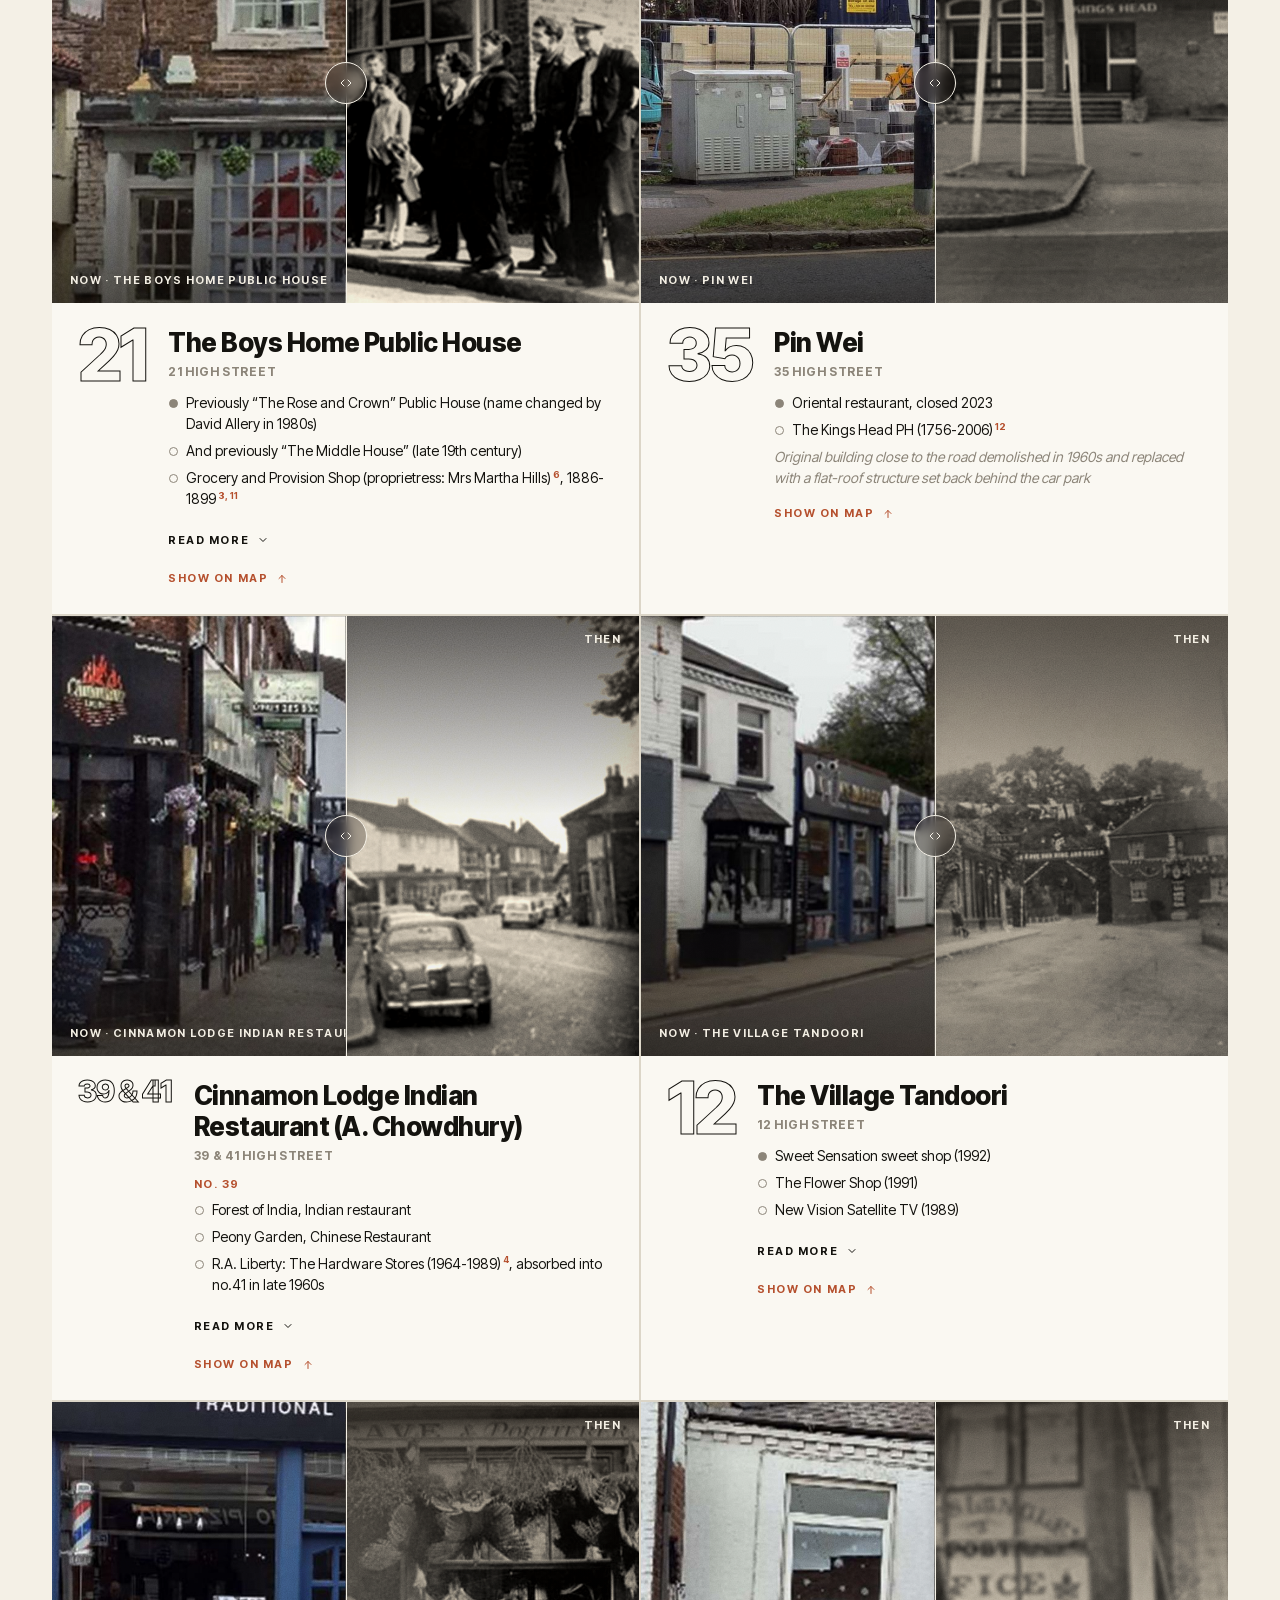
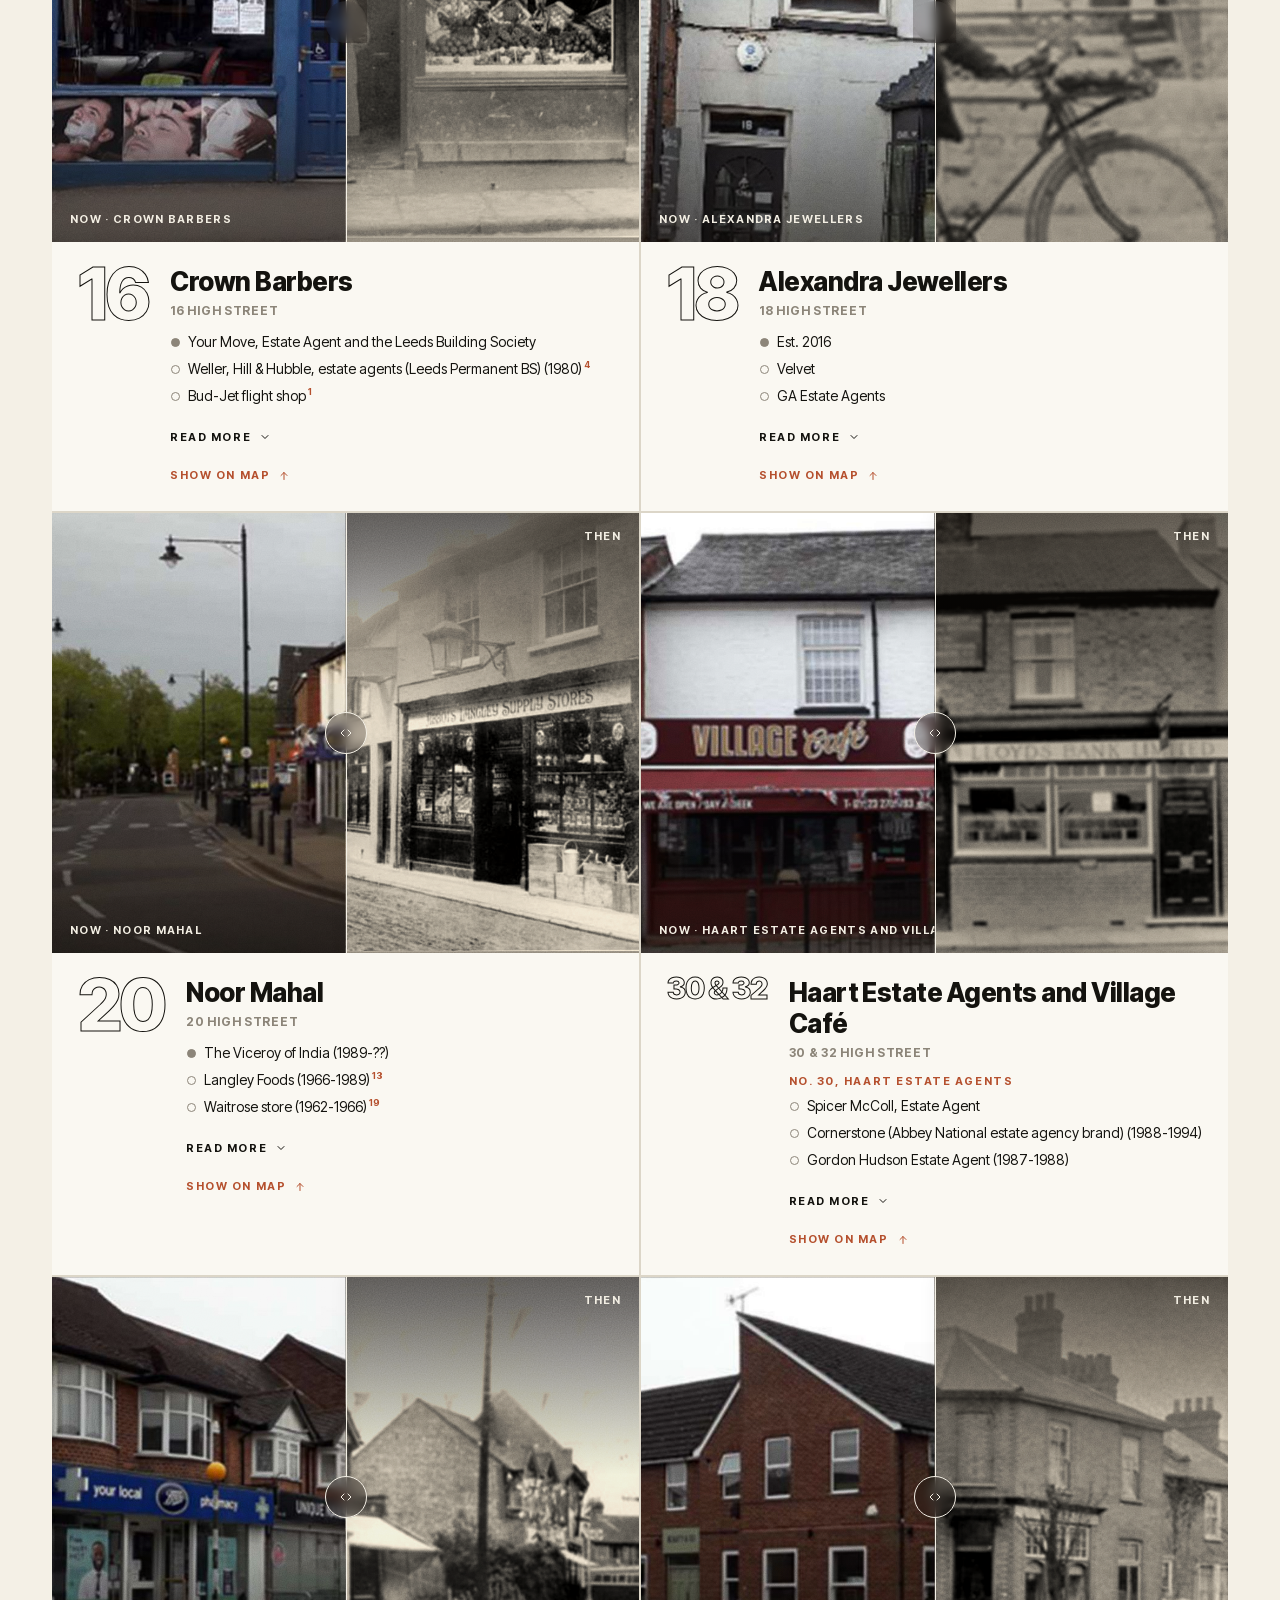
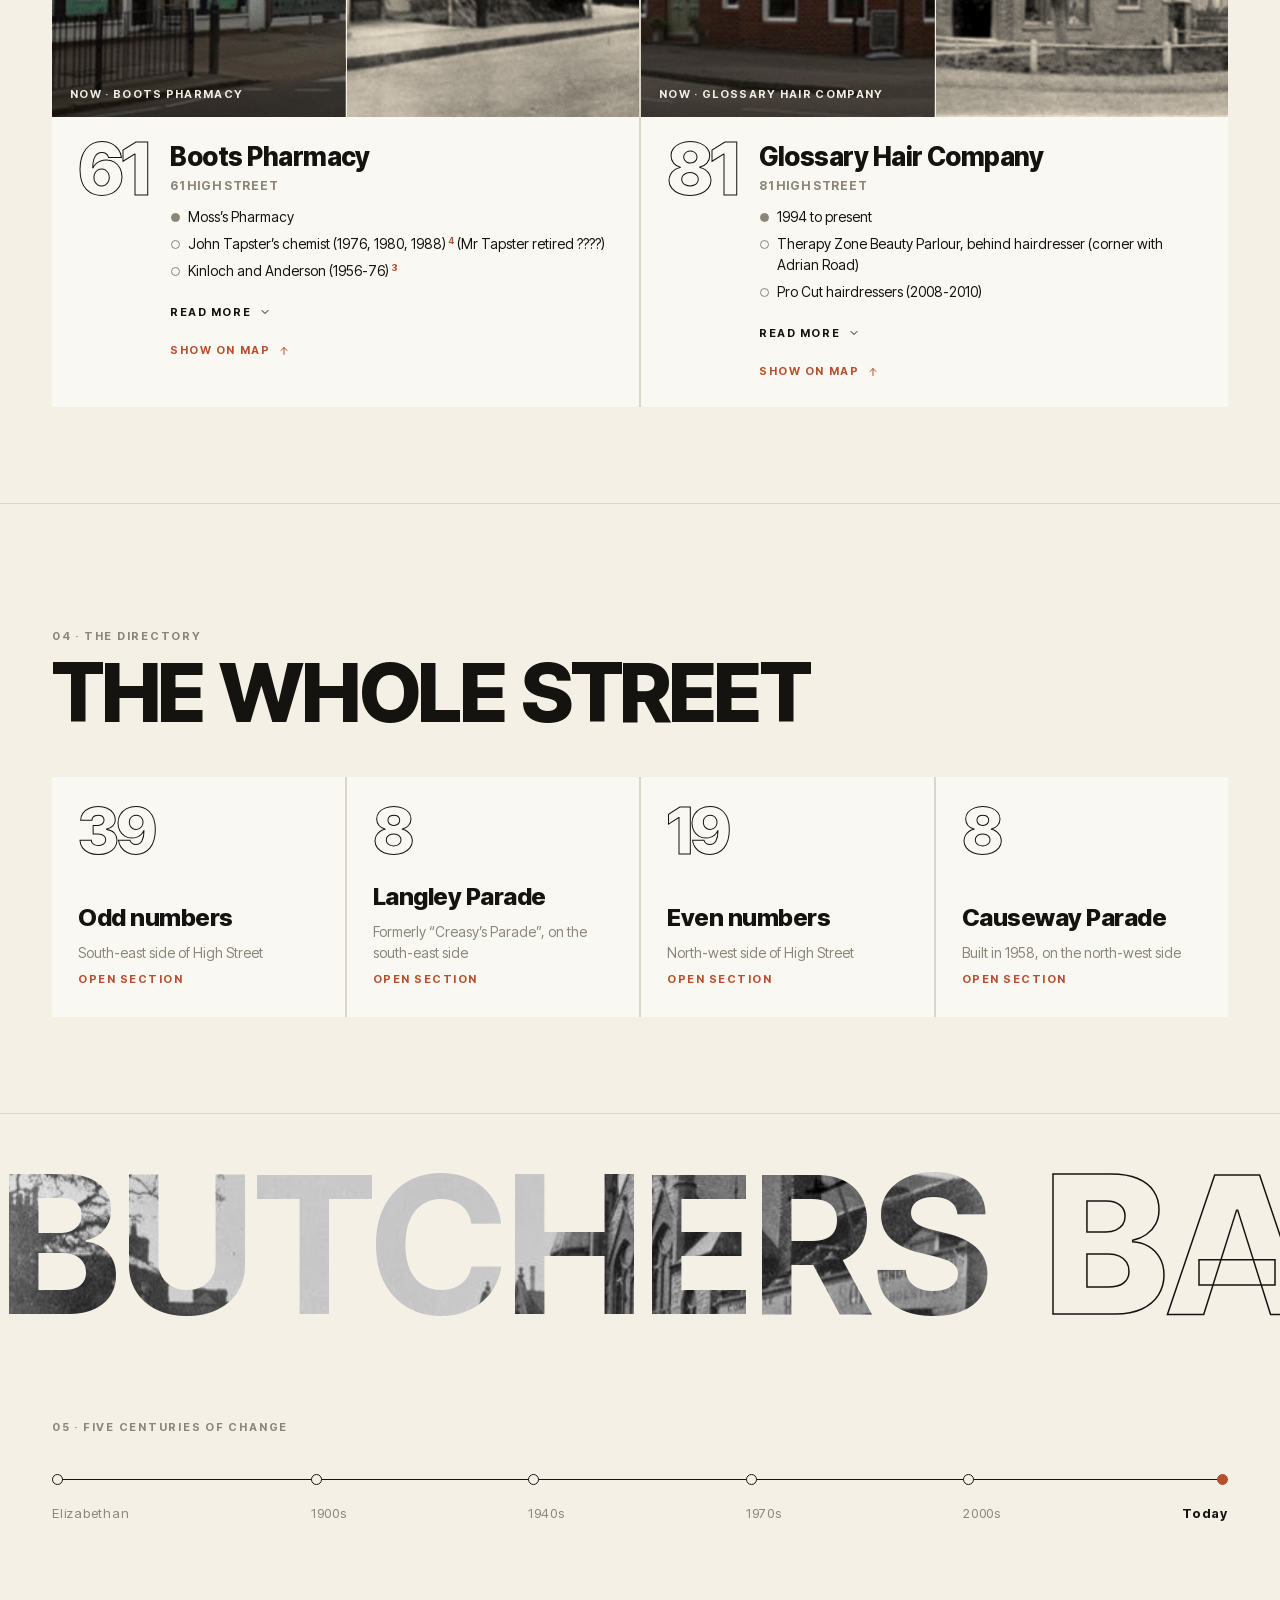
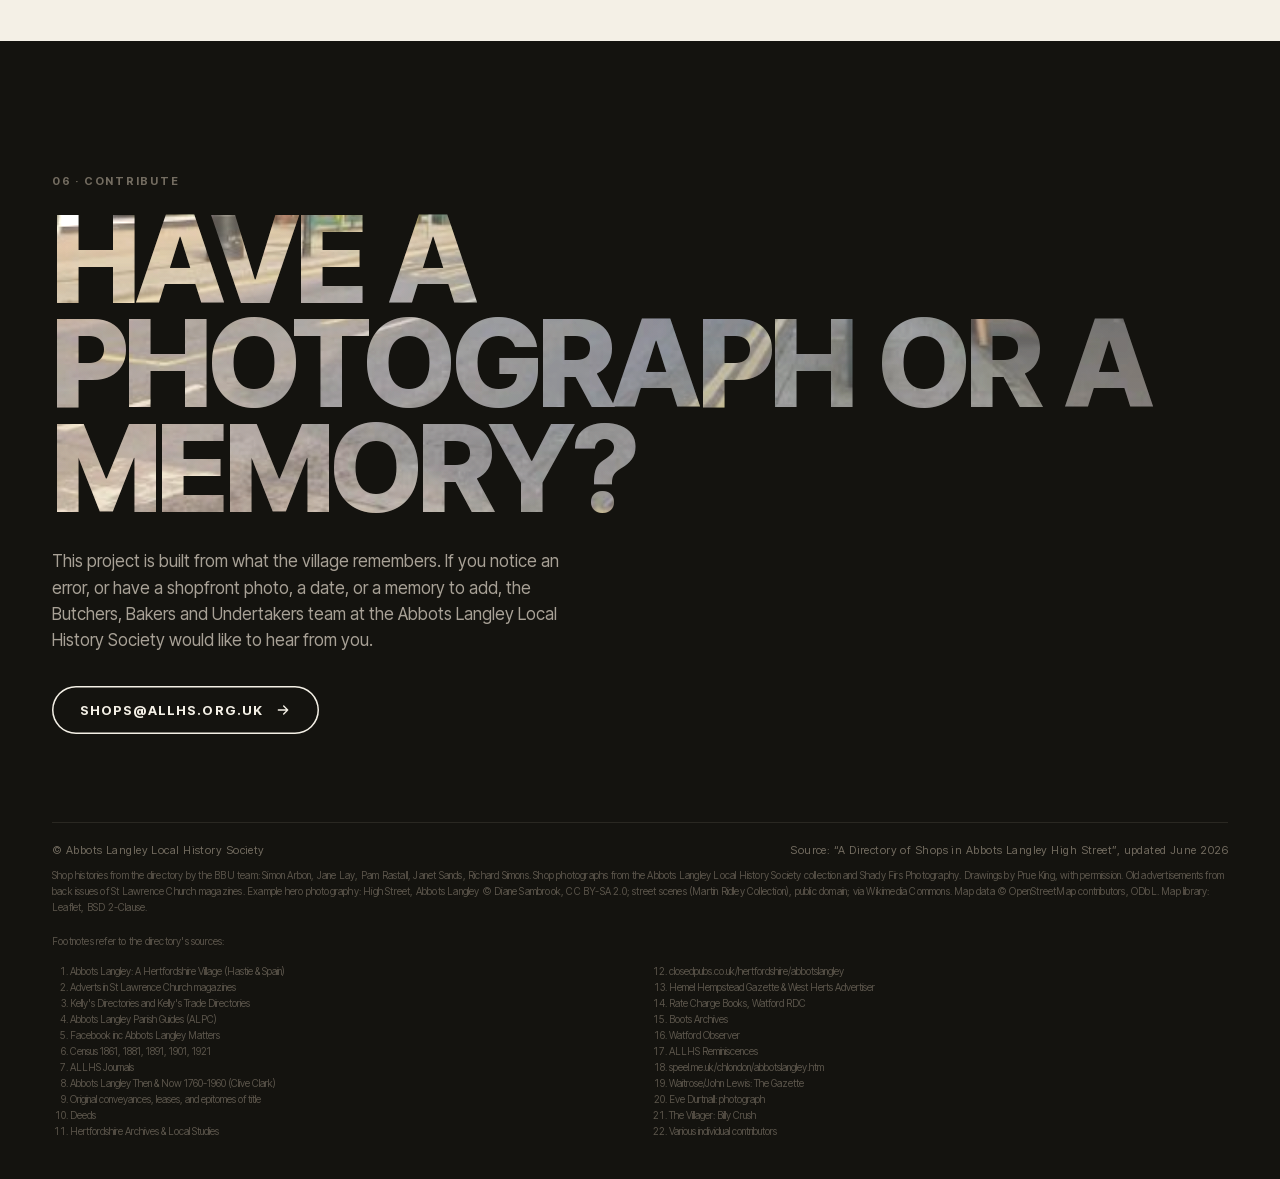
==== commit a787ed84: "Add the Society's Directory of Shops: 10 featured shops and section pages Transcribe all 74 entries " ====
--- a/index.html
+++ b/index.html
@@ -4,263 +4,10 @@
 <meta charset="utf-8">
 <meta name="viewport" content="width=device-width, initial-scale=1">
 <title>Abbots Langley High Street</title>
-<meta name="description" content="Every shop Abbots Langley High Street has known: then and now, one shopfront at a time.">
+<meta name="description" content="Every shop Abbots Langley High Street has known: then and now, from the Local History Society's directory of shops.">
 <script>document.documentElement.classList.add("js");</script>
 <link rel="stylesheet" href="vendor/leaflet/leaflet.css">
-<style>
-  /* Self-hosted Inter Tight (SIL OFL 1.1, see fonts/OFL.txt), Latin subset, variable weight */
-  @font-face{font-family:'Inter Tight';font-style:normal;font-weight:400 900;font-display:swap;src:url(fonts/inter-tight-latin.woff2) format('woff2');}
-  :root{
-    --cream: #f4f0e6;
-    --paper: #faf8f2;
-    --ink: #14130f;
-    --stone: #8c8579;
-    --line: #dcd6c8;
-    --olive: #5b6b45;
-    --rust: #b5502e;
-    --night-line: #2a2822;
-    --night-text: #a8a196;
-    --night-muted: #736c60;
-    --ease: cubic-bezier(.16,1,.3,1);
-    --ease-io: cubic-bezier(.65,0,.35,1);
-    --h1: clamp(56px, 10.5vw, 168px);
-    interpolate-size: allow-keywords; /* lets Read more animate to height:auto where supported */
-  }
-  *{box-sizing:border-box;}
-  html{scroll-behavior:smooth;}
-  body{margin:0;background:var(--cream);color:var(--ink);font-family:'Inter Tight', 'Helvetica Neue', Helvetica, Arial, sans-serif;-webkit-font-smoothing:antialiased;text-rendering:optimizeLegibility;overflow-x:hidden;}
-  ::selection{background:var(--rust);color:var(--cream);}
-  h1,h2,h3{margin:0;font-weight:800;letter-spacing:-0.02em;}
-  a{color:inherit;text-decoration:none;}
-  :focus-visible{outline:2px solid var(--rust);outline-offset:3px;}
-  .wrap{max-width:1240px;margin:0 auto;padding:0 32px;}
-  .eyebrow{font-size:11px;letter-spacing:0.16em;text-transform:uppercase;font-weight:700;color:var(--stone);}
-  .display{font-weight:800;text-transform:uppercase;letter-spacing:-0.03em;word-spacing:0.04em;line-height:0.86;}
-  .h2{font-size:clamp(44px, 6.4vw, 96px);margin-top:14px;}
-  .grain{position:absolute;inset:0;filter:url(#grain);opacity:0.5;mix-blend-mode:overlay;pointer-events:none;}
-
-  /* Rolling label: a copy of the text rides in from below on hover */
-  .roll{display:inline-flex;overflow:hidden;height:1.25em;line-height:1.25em;vertical-align:top;}
-  .roll > span{display:block;transition:transform .6s var(--ease);text-shadow:0 1.25em 0 var(--roll, currentColor);}
-  a:hover .roll > span, button:hover .roll > span, a:focus-visible .roll > span{transform:translateY(-1.25em);}
-
-  /* NAV */
-  .top{position:sticky;top:0;z-index:20;background:color-mix(in srgb, var(--cream) 84%, transparent);-webkit-backdrop-filter:blur(14px) saturate(1.2);backdrop-filter:blur(14px) saturate(1.2);border-bottom:1px solid var(--line);animation:drop 1s var(--ease) .15s both;transition:background-color .6s var(--ease), color .6s var(--ease), border-color .6s;}
-  .top.dark{background:color-mix(in srgb, var(--ink) 82%, transparent);color:var(--cream);border-color:var(--night-line);}
-  .top .wrap{display:flex;align-items:center;justify-content:space-between;height:64px;gap:24px;}
-  .brand{font-weight:800;font-size:15px;letter-spacing:0.02em;}
-  .nav{display:flex;gap:28px;font-size:12px;letter-spacing:0.1em;text-transform:uppercase;font-weight:700;--roll:var(--rust);}
-  .progress{position:absolute;left:0;bottom:-1px;width:100%;height:2px;background:var(--rust);transform:scaleX(0);transform-origin:left;}
-  @keyframes drop{from{transform:translateY(-100%);}}
-
-  /* BUTTONS: liquid fill rises from below, label rolls, arrow nudges */
-  .btn{position:relative;isolation:isolate;overflow:hidden;display:inline-flex;align-items:center;gap:12px;padding:16px 28px;border-radius:999px;background:var(--olive);color:var(--cream);font-weight:700;font-size:13px;letter-spacing:0.08em;text-transform:uppercase;border:none;cursor:pointer;min-height:48px;transition:color .5s var(--ease);}
-  .btn::before{content:"";position:absolute;inset:-1px;z-index:-1;background:var(--ink);border-radius:50% 50% 0 0 / 100% 100% 0 0;transform:translateY(101%);transition:transform .7s var(--ease), border-radius .7s var(--ease);}
-  .btn:hover::before, .btn:focus-visible::before{transform:none;border-radius:0;}
-  .btn svg{transition:transform .6s var(--ease);}
-  .btn:hover svg{transform:translateX(5px);}
-  .btn-line{background:transparent;box-shadow:inset 0 0 0 1.5px var(--cream);--roll:var(--ink);}
-  .btn-line::before{background:var(--cream);}
-  .btn-line:hover, .btn-line:focus-visible{color:var(--ink);}
-
-  /* COMPARISON SLIDER (hero + cards) */
-  .compare{cursor:ew-resize;touch-action:pan-y;}
-  .divider{position:absolute;top:0;bottom:0;left:50%;width:1px;background:var(--cream);pointer-events:none;box-shadow:0 0 14px rgba(20,15,10,0.35);}
-  .handle{position:absolute;top:50%;left:50%;width:56px;height:56px;margin:-28px 0 0 -28px;border-radius:50%;border:1.5px solid var(--cream);color:var(--cream);display:grid;place-items:center;pointer-events:none;background:rgba(20,15,10,0.25);-webkit-backdrop-filter:blur(6px);backdrop-filter:blur(6px);transition:transform .55s var(--ease), background .3s, color .3s;}
-  .compare:hover .handle{transform:scale(1.14);}
-  .compare.dragging .handle{transform:scale(.86);background:var(--cream);color:var(--ink);}
-  .settle .divider, .settle .handle{transition:left .8s var(--ease), transform .55s var(--ease);}
-  .settle .now{transition:clip-path .8s var(--ease);}
-
-  /* HERO */
-  .hero-drag{position:relative;width:100%;height:84vh;min-height:520px;overflow:hidden;}
-  .hero-media{position:absolute;inset:0;animation:open 1.9s var(--ease) both;}
-  .hero-media img{position:absolute;left:0;width:100%;object-fit:cover;pointer-events:none;}
-  @keyframes open{from{clip-path:inset(12% 9% 12% 9% round 32px);transform:scale(1.2);}to{clip-path:inset(0 round 0);transform:none;}}
-  .hero-shade{position:absolute;inset:0;background:linear-gradient(to bottom, rgba(20,15,10,0.25), transparent 22%, transparent 45%, rgba(20,15,10,0.65) 100%);pointer-events:none;}
-  .hero-drag .handle::before, .hero-drag .handle::after{position:absolute;top:50%;transform:translateY(-50%);font-size:11px;letter-spacing:0.16em;text-transform:uppercase;font-weight:700;white-space:nowrap;color:var(--cream);text-shadow:0 1px 10px rgba(20,15,10,0.6);transition:opacity .4s;}
-  .hero-drag .handle::before{content:"Today";right:calc(100% + 16px);}
-  .hero-drag .handle::after{content:"c.\2009 1905";left:calc(100% + 16px);}
-  .hero-drag.dragging .handle::before, .hero-drag.dragging .handle::after{color:var(--ink);text-shadow:none;opacity:0;}
-  .hero-corner{position:absolute;top:28px;left:32px;right:32px;display:flex;justify-content:space-between;gap:16px;pointer-events:none;animation:fade 1s var(--ease) 1.2s both;}
-  .hint{display:inline-flex;align-items:center;gap:8px;transition:opacity .6s var(--ease), transform .6s var(--ease);}
-  .touched .hint{opacity:0;transform:translateY(-8px);}
-  .hero-title{position:relative;margin-top:calc(var(--h1) * -1.42);pointer-events:none;}
-  /* Knockout headline: difference blend inverts whatever sits underneath,
-     so letters read light over the photograph and dark over the page. */
-  .hero-title h1{font-size:var(--h1);color:#fffff5;mix-blend-mode:difference;}
-  .ln{display:block;overflow:hidden;padding:0 .06em .05em 0;margin-bottom:-.05em;}
-  .ln > span{display:inline-block;transform-origin:left bottom;animation:rise 1.3s var(--ease) both;animation-delay:calc(.45s + var(--d, 0) * .1s);}
-  .ln:nth-child(2){--d:1;} .ln:nth-child(3){--d:2;}
-  @keyframes rise{from{transform:translateY(112%) rotate(4deg);}}
-  @keyframes fade{from{opacity:0;transform:translateY(16px);}}
-  .hero-copy{display:grid;grid-template-columns:minmax(0, 46ch) auto;justify-content:space-between;align-items:end;gap:32px;padding-top:40px;padding-bottom:72px;}
-  .hero-copy > *{animation:fade 1.1s var(--ease) both;}
-  .hero-copy > :nth-child(2){animation-delay:1.05s;}
-  .hero-copy > :first-child{animation-delay:.9s;}
-  .lede{font-size:17px;line-height:1.55;color:var(--stone);margin:0;}
-  .fine{font-size:11px;color:var(--stone);letter-spacing:0.04em;line-height:1.5;margin:0;grid-column:1 / -1;animation-delay:1.2s !important;}
-
-  /* INTRO: text inks in with scroll, line by line */
-  .intro{border-top:1px solid var(--line);border-bottom:1px solid var(--line);}
-  .intro .wrap{display:grid;grid-template-columns:1fr 2.3fr;gap:56px;padding-top:112px;padding-bottom:112px;}
-  .fill{font-size:clamp(28px, 3.5vw, 50px);line-height:1.1;font-weight:500;letter-spacing:-0.02em;margin:0;}
-  @supports (background-clip:text) or (-webkit-background-clip:text){
-    .fill span{background:linear-gradient(var(--ink), var(--ink)) 0 0 / var(--p, 100%) 100% no-repeat, #c9c1b1;-webkit-background-clip:text;background-clip:text;color:transparent;}
-  }
-
-  /* MAP: Leaflet map, with the chosen shop docked beside it (a bottom sheet on phones) */
-  .map-sec{padding:120px 0;background:var(--ink);color:var(--cream);overflow:clip;} /* clip, not hidden: hidden would break the sticky sheet */
-  .sec-head > :nth-child(2){--i:1;}
-  .sec-head{display:flex;justify-content:space-between;align-items:flex-end;flex-wrap:wrap;gap:16px 32px;}
-  .map-layout{position:relative;display:grid;grid-template-columns:minmax(0, 1fr) 400px;grid-template-rows:min(520px, 70vh);gap:24px 40px;margin-top:48px;}
-  .map-card{position:relative;z-index:0;overflow:hidden;border-radius:8px;border:1px solid var(--night-line);scroll-margin-top:72px;} /* z-index keeps Leaflet's panes under the sticky header */
-  #leaflet{position:absolute;inset:0;background:#e9e4d8;font-family:inherit;}
-  #leaflet .leaflet-tile-pane{filter:grayscale(0.35) sepia(0.15) contrast(1.04);}
-  .pin{position:relative;display:grid;place-items:center;width:28px;height:28px;border-radius:50%;border:2px solid var(--cream);background:var(--ink);color:var(--cream);font-weight:700;font-size:11px;box-shadow:0 2px 8px rgba(20,15,10,0.5);transition:transform .5s var(--ease), background .25s;}
-  .pin::after{content:"";position:absolute;inset:-2px;border-radius:50%;border:2px solid var(--rust);opacity:0;pointer-events:none;}
-  .pin.hot{transform:scale(1.3);background:var(--rust);}
-  .pin.is-active{background:var(--rust);}
-  .pin.hot::after, .pin.is-active::after{animation:ping 1.4s var(--ease) infinite;}
-  .pin-wrap{border-radius:50%;}
-  @keyframes ping{from{transform:scale(1);opacity:.9;}to{transform:scale(2.3);opacity:0;}}
-  .chips{grid-area:1 / 2;display:flex;flex-wrap:wrap;align-content:flex-start;gap:10px;overflow-y:auto;padding:4px 2px;margin:-4px -2px;}
-  .map-layout.open .chips{display:none;}
-  .chip{display:flex;align-items:center;gap:10px;padding:10px 20px 10px 10px;border-radius:999px;border:1.5px solid #3a382f;background:transparent;color:var(--cream);font-family:inherit;font-size:14px;font-weight:600;cursor:pointer;transition:background .4s var(--ease), color .4s var(--ease), border-color .4s, transform .5s var(--ease);}
-  .chip b{display:inline-grid;place-items:center;width:22px;height:22px;border-radius:50%;background:var(--night-line);font-size:10px;transition:background .4s, transform .7s var(--ease);}
-  .chip:hover, .chip.hot, .chip:focus-visible{background:var(--cream);color:var(--ink);border-color:var(--cream);transform:translateY(-3px);}
-  .chip:hover b, .chip.hot b, .chip:focus-visible b{background:var(--rust);color:var(--cream);transform:rotate(360deg);}
-  .chip.is-active{border-color:var(--rust);}
-  .chip.is-active b{background:var(--rust);}
-  .shop-view{position:relative;z-index:2;grid-area:1 / 2;align-self:start;max-height:100%;display:flex;flex-direction:column;overflow-y:auto;overscroll-behavior:contain;background:var(--paper);color:var(--ink);border-radius:8px;animation:sv-open .6s var(--ease);}
-  .shop-view[hidden]{display:none;}
-  .sv-bar{position:sticky;top:0;z-index:3;display:flex;align-items:center;gap:8px;padding:8px 10px 8px 20px;background:var(--paper);border-bottom:1px solid var(--line);}
-  .sv-back{display:inline-flex;align-items:center;gap:8px;margin-right:auto;min-height:40px;padding:0;border:0;background:none;color:var(--ink);font-family:inherit;font-size:11px;font-weight:700;letter-spacing:0.14em;text-transform:uppercase;cursor:pointer;--roll:var(--rust);}
-  .sv-back svg{transition:transform .6s var(--ease);}
-  .sv-back:hover svg{transform:translateX(-4px);}
-  .sv-count{font-size:12px;font-weight:700;letter-spacing:0.06em;color:var(--stone);font-variant-numeric:tabular-nums;margin-right:6px;}
-  .sv-step{display:grid;place-items:center;width:40px;height:40px;padding:0;border-radius:50%;border:1.5px solid var(--line);background:transparent;color:var(--ink);cursor:pointer;transition:background .3s, color .3s, border-color .3s;}
-  .sv-step:hover{background:var(--ink);color:var(--cream);border-color:var(--ink);}
-  .sv-body .photo{aspect-ratio:16/10;}
-  .sv-body .num{color:var(--rust);-webkit-text-stroke-color:var(--rust);}
-  /* Content swaps in from the side you stepped towards (--dx), or rises when opened from the map */
-  .sv-body > *{animation:sv-in .6s var(--ease) both;}
-  .sv-body > .info{animation-delay:.06s;}
-  /* Leader line from the chosen marker to its card; drawn in the rAF loop */
-  .leader{position:absolute;inset:0;width:100%;height:100%;overflow:visible;pointer-events:none;z-index:1;opacity:0;transition:opacity .4s var(--ease);}
-  .leader.on{opacity:1;}
-  .leader line{stroke:var(--rust);stroke-width:1.5;stroke-linecap:round;}
-  .leader circle{fill:var(--rust);}
-  @keyframes sv-open{from{opacity:0;transform:translateY(16px);}}
-  @keyframes sv-in{from{opacity:0;transform:translate(var(--dx, 0), var(--dy, 0));}}
-  .sr{position:absolute;width:1px;height:1px;overflow:hidden;clip-path:inset(50%);white-space:nowrap;}
-
-  /* SHOPS */
-  .shops{padding:120px 0 96px;}
-  .shop-grid{display:grid;grid-template-columns:repeat(2, minmax(0, 1fr));gap:2px;margin-top:56px;background:var(--line);}
-  .card{position:relative;background:var(--paper);scroll-margin-top:80px;}
-  .photo{position:relative;width:100%;aspect-ratio:4/3;overflow:hidden;}
-  .photo img{position:absolute;inset:0;width:100%;height:100%;object-fit:cover;pointer-events:none;}
-  .photo .then{filter:grayscale(1) sepia(0.3) contrast(1.08) brightness(0.95);}
-  .cap{position:absolute;inset:0;pointer-events:none;display:flex;align-items:flex-end;padding:16px 18px;background:linear-gradient(to top, rgba(20,15,10,0.6), transparent 45%);}
-  .cap.then-cap{justify-content:flex-end;align-items:flex-start;background:linear-gradient(to bottom, rgba(20,15,10,0.6), transparent 45%);} /* opposite corner to Now, so long names never collide */
-  .cap span{font-size:11px;letter-spacing:0.12em;text-transform:uppercase;color:var(--cream);font-weight:700;}
-  .card .handle{width:42px;height:42px;margin:-21px 0 0 -21px;}
-  .info{display:grid;grid-template-columns:auto 1fr;gap:6px 22px;padding:24px 26px 28px;}
-  .num{font-size:72px;line-height:.78;font-weight:800;letter-spacing:-0.04em;color:transparent;-webkit-text-stroke:1px var(--ink);transition:color .6s var(--ease), -webkit-text-stroke-color .6s var(--ease), transform .7s var(--ease);}
-  .card:hover .num{color:var(--rust);-webkit-text-stroke-color:var(--rust);transform:translateY(-3px);}
-  .card h3{font-size:26px;letter-spacing:-0.02em;}
-  .card h3 span{background:linear-gradient(currentColor, currentColor) 0 100% / 0% 2px no-repeat;transition:background-size .7s var(--ease);}
-  .card:hover h3 span{background-size:100% 2px;}
-  .meta{font-size:12px;color:var(--stone);margin:0;letter-spacing:0.06em;text-transform:uppercase;font-weight:700;}
-  .txt{display:grid;gap:6px;align-content:start;justify-items:start;}
-  .note{font-size:14px;line-height:1.55;margin:4px 0 0;}
-  .more{justify-self:stretch;margin-top:6px;}
-  .more > summary{display:inline-flex;align-items:center;gap:8px;list-style:none;cursor:pointer;font-size:11px;font-weight:700;letter-spacing:0.14em;text-transform:uppercase;min-height:32px;}
-  .more > summary::-webkit-details-marker{display:none;}
-  .more > summary svg{transition:transform .5s var(--ease);}
-  .more[open] > summary svg{transform:rotate(180deg);}
-  .more .less, .more[open] .lbl{display:none;}
-  .more[open] .less{display:inline;}
-  .more::details-content{block-size:0;overflow:clip;transition:block-size .6s var(--ease), content-visibility .6s allow-discrete;}
-  .more[open]::details-content{block-size:auto;}
-  .desc{font-size:14px;line-height:1.6;max-width:62ch;padding-bottom:4px;}
-  .desc p{margin:8px 0 0;}
-  .to-map, .to-card{display:inline-flex;align-items:center;gap:8px;margin-top:10px;font-size:11px;font-weight:700;letter-spacing:0.14em;text-transform:uppercase;color:var(--rust);--roll:var(--ink);}
-  .to-map svg, .to-card svg{transition:transform .6s var(--ease);}
-  .to-map:hover svg{transform:translateY(-3px);}
-  .to-card:hover svg{transform:translateY(3px);}
-
-  /* KNOCKOUT MARQUEE */
-  .band{overflow:hidden;padding:48px 0 32px;border-top:1px solid var(--line);}
-  .marquee{display:flex;width:max-content;animation:marq 42s linear infinite;}
-  .band:hover .marquee{animation-play-state:paused;}
-  .marquee > span{display:flex;gap:.28em;padding-right:.28em;font-size:clamp(88px, 15vw, 240px);white-space:nowrap;}
-  .marquee i{font-style:normal;color:transparent;-webkit-text-stroke:1.5px var(--ink);transition:color .6s var(--ease);}
-  .marquee i:hover{color:var(--rust);-webkit-text-stroke-color:var(--rust);}
-  @supports (background-clip:text) or (-webkit-background-clip:text){
-    .marquee b{color:transparent;background:url(photo-vintage-highstreet.jpg) center 45% / cover;-webkit-background-clip:text;background-clip:text;}
-  }
-  @keyframes marq{to{transform:translateX(-50%);}}
-
-  /* TIMELINE */
-  .timeline{padding:56px 0 120px;}
-  .tl{position:relative;margin-top:44px;padding-top:26px;display:flex;justify-content:space-between;flex-wrap:wrap;gap:8px;}
-  .tl::before{content:"";position:absolute;top:0;left:0;right:0;height:1px;background:var(--ink);transform:scaleX(0);transform-origin:left;transition:transform 1.8s var(--ease-io);}
-  .tl.in::before{transform:none;}
-  .tl div{position:relative;font-size:13px;letter-spacing:0.06em;color:var(--stone);opacity:0;transform:translateY(12px);transition:opacity .9s var(--ease), transform .9s var(--ease), color .3s;transition-delay:calc(.4s + var(--i, 0) * .14s);cursor:default;}
-  .tl div:nth-child(2){--i:1;} .tl div:nth-child(3){--i:2;} .tl div:nth-child(4){--i:3;} .tl div:nth-child(5){--i:4;} .tl div:nth-child(6){--i:5;}
-  .tl.in div{opacity:1;transform:none;}
-  .tl div::before{content:"";position:absolute;top:-31px;left:0;width:9px;height:9px;border-radius:50%;background:var(--cream);border:1.5px solid var(--ink);transition:transform .5s var(--ease), background .3s, border-color .3s;}
-  .tl div:hover{color:var(--ink);}
-  .tl div:hover::before{transform:scale(1.7);background:var(--rust);border-color:var(--rust);}
-  .tl div:last-child{color:var(--ink);font-weight:700;}
-  .tl div:last-child::before{left:auto;right:0;background:var(--rust);border-color:var(--rust);}
-
-  /* FOOTER */
-  .foot{background:var(--ink);color:var(--cream);padding:128px 0 40px;overflow:hidden;}
-  .ko{font-size:clamp(48px, 9.5vw, 148px);padding-right:.12em;} /* padding keeps glyph overhang inside the clipped background */
-  @supports (background-clip:text) or (-webkit-background-clip:text){
-    .ko{color:transparent;background:linear-gradient(rgba(244,240,230,0.3), rgba(244,240,230,0.3)), url(photo-al-high-street.jpg) 50% var(--by, 50%) / cover;-webkit-background-clip:text;background-clip:text;filter:brightness(1.15) saturate(1.1);}
-  }
-  .foot p.lede{color:var(--night-text);margin-top:28px;max-width:52ch;}
-  .legal{display:flex;justify-content:space-between;flex-wrap:wrap;gap:8px;font-size:11px;color:var(--night-muted);letter-spacing:0.04em;margin-top:88px;padding-top:20px;border-top:1px solid var(--night-line);}
-  .credits{font-size:10px;color:#5a544a;margin-top:10px;letter-spacing:0.02em;line-height:1.6;}
-
-  /* Scroll reveals (only when JS is running, so nothing stays hidden without it) */
-  .js [data-reveal]{opacity:0;transform:translateY(48px);transition:opacity 1.1s var(--ease), transform 1.3s var(--ease);transition-delay:calc(var(--i, 0) * 90ms);}
-  .js [data-reveal].in{opacity:1;transform:none;}
-  .js .card[data-reveal] .photo{clip-path:inset(14% 0 0 0);transition:clip-path 1.5s var(--ease) calc(var(--i, 0) * 90ms);}
-  .js .card[data-reveal].in .photo{clip-path:inset(0);}
-
-  @media (max-width: 720px){
-    .wrap{padding-left:20px;padding-right:20px;}
-    .brand{font-size:13px;}
-    .nav{gap:14px;font-size:11px;letter-spacing:0.08em;}
-    .ko{font-size:11vw;}
-    .hero-drag{height:72vh;min-height:440px;}
-    .hero-corner{left:20px;right:20px;}
-    .hero-corner .eyebrow:first-child{display:none;}
-    .hero-copy{grid-template-columns:1fr;}
-    .intro .wrap{grid-template-columns:1fr;gap:20px;padding-top:72px;padding-bottom:72px;}
-    .map-sec, .shops{padding:80px 0;}
-    .map-layout{grid-template-columns:1fr;grid-template-rows:none;}
-    .map-card{height:46vh;height:46svh;min-height:280px;}
-    .chips, .shop-view{grid-area:auto;}
-    .map-layout.open .chips{display:flex;}
-    /* Bottom sheet: sticks to the viewport while the map is on screen, leaves with the section */
-    .sv-body .photo{aspect-ratio:2/1;}
-    .shop-view{position:sticky;bottom:0;z-index:5;max-height:56vh;max-height:56svh;margin:0 -20px;border-radius:16px 16px 0 0;box-shadow:0 -12px 40px rgba(0,0,0,0.45);animation-name:sv-sheet;}
-    @keyframes sv-sheet{from{transform:translateY(100%);}}
-    .shop-grid{grid-template-columns:1fr;}
-    .num{font-size:56px;}
-  }
-  @media (prefers-reduced-motion: reduce){
-    html{scroll-behavior:auto;}
-    *, *::before, *::after{animation-duration:1ms !important;animation-delay:0s !important;animation-iteration-count:1 !important;transition-duration:1ms !important;transition-delay:0s !important;}
-    .marquee{animation:none;}
-  }
-</style>
+<link rel="stylesheet" href="site.css">
 </head>
 <body>
 
@@ -274,6 +21,7 @@
     <nav class="nav">
       <a href="#map"><span class="roll"><span>Map</span></span></a>
       <a href="#shops"><span class="roll"><span>Shops</span></span></a>
+      <a href="#directory"><span class="roll"><span>Directory</span></span></a>
       <a href="#contribute"><span class="roll"><span>Contribute</span></span></a>
     </nav>
   </div>
@@ -320,7 +68,7 @@
           <svg width="16" height="16" viewBox="0 0 24 24" fill="none" aria-hidden="true"><path d="M5 12H19M13 6L19 12L13 18" stroke="currentColor" stroke-width="2" stroke-linecap="round" stroke-linejoin="round"/></svg>
         </a>
       </div>
-      <p class="fine">Example photographs, not the confirmed record for this address: a c. 1905 English high street (public domain) and today's real Abbots Langley High Street. Real photographs to follow from the Society's Directory.</p>
+      <p class="fine">Above: example photographs, a c. 1905 English high street (public domain) and today's Abbots Langley High Street. The shop photographs further down are from the Society's directory.</p>
     </div>
   </section>
 
@@ -342,7 +90,7 @@
           <span class="eyebrow">02 &middot; The map</span>
           <h2 class="display h2">Walk the street</h2>
         </div>
-        <span class="eyebrow" data-reveal>Tap a marker or a name to open its shop</span>
+        <span class="eyebrow" data-reveal>Ten addresses with then-and-now photographs. Tap a marker or a name</span>
       </div>
       <div id="map-layout" class="map-layout">
         <div id="map-card" class="map-card" data-reveal>
@@ -368,7 +116,7 @@
         <svg class="leader" aria-hidden="true"><line/><circle r="3"/></svg>
       </div>
       <span id="shop-live" class="sr" aria-live="polite"></span>
-      <p style="font-size:11px;color:var(--night-muted);letter-spacing:0.02em;margin-top:28px;">Map data &copy; OpenStreetMap contributors, ODbL. Markers show today's businesses at each address.</p>
+      <p style="font-size:11px;color:var(--night-muted);letter-spacing:0.02em;margin-top:28px;">Map data &copy; OpenStreetMap contributors, ODbL. Markers show today's business at each address. Every other address is in the <a href="#directory" style="text-decoration:underline;">directory</a>.</p>
     </div>
   </section>
 
@@ -380,9 +128,23 @@
           <span class="eyebrow">03 &middot; The shops</span>
           <h2 class="display h2">Then &amp; now</h2>
         </div>
-        <span class="eyebrow" data-reveal style="max-width:44ch;">Photos are examples, not each address's confirmed record, pending the Society's Directory</span>
+        <span class="eyebrow" data-reveal style="max-width:44ch;">Occupants newest first, as recorded in the Society's directory. Hover a footnote for its source</span>
       </div>
       <div id="shop-grid" class="shop-grid"></div>
+    </div>
+  </section>
+
+  <!-- DIRECTORY SECTIONS -->
+  <section id="directory" class="directory">
+    <div class="wrap">
+      <div class="sec-head">
+        <div data-reveal>
+          <span class="eyebrow">04 &middot; The directory</span>
+          <h2 class="display h2">The whole street</h2>
+        </div>
+        <span class="eyebrow" data-reveal style="max-width:44ch;">Every address in the Society's directory of shops, in four sections</span>
+      </div>
+      <div id="sections" class="sections"></div>
     </div>
   </section>
 
@@ -397,7 +159,7 @@
   <!-- TIMELINE -->
   <section class="timeline">
     <div class="wrap">
-      <span class="eyebrow" data-reveal>04 &middot; Five centuries of change</span>
+      <span class="eyebrow" data-reveal>05 &middot; Five centuries of change</span>
       <div class="tl" data-in>
         <div>Elizabethan</div>
         <div>1900s</div>
@@ -414,381 +176,47 @@
 <!-- CONTRIBUTE / FOOTER -->
 <footer id="contribute" class="foot">
   <div class="wrap">
-    <span class="eyebrow" data-reveal style="color:var(--night-muted);">05 &middot; Contribute</span>
+    <span class="eyebrow" data-reveal style="color:var(--night-muted);">06 &middot; Contribute</span>
     <h2 class="display ko" data-reveal style="margin-top:18px;">Have a photograph or a memory?</h2>
     <p class="lede" data-reveal>
-      This project is built from what the village remembers. If you have a shopfront photo, a date, or a
-      name to add to the Directory, the Abbots Langley Local History Society would like to hear from you.
+      This project is built from what the village remembers. If you notice an error, or have a shopfront photo, a date, or a
+      memory to add, the Butchers, Bakers and Undertakers team at the Abbots Langley Local History Society would like to hear from you.
     </p>
     <div data-reveal style="margin-top:32px;">
-      <a class="btn btn-line" href="[CONTACT LINK]"><span class="roll"><span>Get in touch</span></span>
+      <a class="btn btn-line" href="mailto:shops@allhs.org.uk"><span class="roll"><span>shops@allhs.org.uk</span></span>
         <svg width="16" height="16" viewBox="0 0 24 24" fill="none" aria-hidden="true"><path d="M5 12H19M13 6L19 12L13 18" stroke="currentColor" stroke-width="2" stroke-linecap="round" stroke-linejoin="round"/></svg>
       </a>
     </div>
     <div class="legal">
       <span>&copy; Abbots Langley Local History Society</span>
-      <span>Source project: &ldquo;Butchers, Bakers &amp; Undertakers&rdquo;</span>
+      <span>Source: &ldquo;A Directory of Shops in Abbots Langley High Street&rdquo;, updated June 2026</span>
     </div>
     <p class="credits">
-      Example photography: High Street, Abbots Langley &copy; Diane Sambrook, CC BY-SA 2.0; Diss traditional
-      butcher's shop &copy; Evelyn Simak, CC BY-SA 2.0; Street scenes (Martin Ridley Collection), public
-      domain; all via Wikimedia Commons. Map data &copy; OpenStreetMap contributors, ODbL. Map library:
+      Shop histories from the directory by the BBU team: Simon Arbon, Jane Lay, Pam Rastall, Janet Sands, Richard Simons.
+      Shop photographs from the Abbots Langley Local History Society collection and Shady Firs Photography. Drawings by
+      Prue King, with permission. Old advertisements from back issues of St Lawrence Church magazines. Example hero
+      photography: High Street, Abbots Langley &copy; Diane Sambrook, CC BY-SA 2.0; street scenes (Martin Ridley
+      Collection), public domain; via Wikimedia Commons. Map data &copy; OpenStreetMap contributors, ODbL. Map library:
       Leaflet, BSD 2-Clause.
     </p>
+    <p class="credits" style="margin-top:18px;">Footnotes refer to the directory's sources:</p>
+    <ol id="sources" class="sources"></ol>
   </div>
 </footer>
 
 <script src="vendor/leaflet/leaflet.js"></script>
+<script src="data/directory.js"></script>
+<script src="site.js"></script>
 <script>
-// Street order, north to south (prev/next follows this). Positions are the OpenStreetMap
-// element named in `osm`, fetched Sept 2026: check it at openstreetmap.org/<osm>.
-// summary: one or two sentences, shown on the map card and the Then & Now card.
-// description: the full account, shown under Read more. Use a `template literal` and
-// separate paragraphs with a blank line. Empty fields show the placeholder text.
-const TRADES = [
-  { name: "Pin Wei", category: "Chinese takeaway", osm: "way/232832789", lat: 51.706989, lng: -0.416297, summary: "", description: "" },
-  { name: "Cinnamon Lodge", category: "Restaurant", osm: "node/2399910269", lat: 51.706857, lng: -0.416591, summary: "", description: "" },
-  { name: "Beautiful You", category: "Beauty salon", osm: "node/2399910267", lat: 51.706778, lng: -0.416864, summary: "", description: "" },
-  { name: "Noor Mahal", category: "Restaurant", osm: "node/2399910278", lat: 51.706576, lng: -0.416924, summary: "", description: "" },
-  { name: "Underground Barbers", category: "Barbers", osm: "node/2399910268", lat: 51.706553, lng: -0.416660, summary: "", description: "" },
-  { name: "Ansells", category: "Bookmaker", osm: "node/2399910266", lat: 51.706423, lng: -0.417050, summary: "", description: "" },
-  { name: "Budgens", category: "Supermarket", osm: "way/218952090", lat: 51.706265, lng: -0.416699, summary: "", description: "" },
-  { name: "Boots", category: "Pharmacy", osm: "node/2399943061", lat: 51.706196, lng: -0.416885, summary: "", description: "" }
-];
-const reduce = matchMedia("(prefers-reduced-motion: reduce)").matches;
-const phone = matchMedia("(max-width: 720px)");
-const clamp = (v, lo, hi) => Math.max(lo, Math.min(hi, v));
-const pad = (n) => String(n).padStart(2, "0");
-const SUMMARY_TBC = "A short summary of this address will appear here.";
-const DESCRIPTION_TBC = "The fuller history of this address, its trades, proprietors and memories, will appear here once contributed by the community.";
-TRADES.forEach((t) => { t.id = t.name.toLowerCase().replace(/&/g, "and").replace(/[^a-z0-9]+/g, "-").replace(/^-|-$/g, ""); });
-
-// Wires a .compare element: drag (all pointers), hover-follow (mouse, cards only),
-// arrow keys, and a springy settle back to centre. Returns the position setter.
-function makeCompare(el, { follow = false } = {}) {
-  const nows = el.querySelectorAll(".now");
-  const divider = el.querySelector(".divider");
-  const handle = el.querySelector(".handle");
-  let pos = 50, dragging = false;
-  function set(p) {
-    pos = clamp(p, 0, 100);
-    const clip = `inset(0 ${100 - pos}% 0 0)`;
-    nows.forEach((n) => { n.style.clipPath = clip; });
-    divider.style.left = handle.style.left = pos + "%";
-    el.setAttribute("aria-valuenow", Math.round(pos));
-  }
-  const at = (e) => {
-    const r = el.getBoundingClientRect();
-    return ((e.clientX - r.left) / r.width) * 100;
-  };
-  el.addEventListener("pointerdown", (e) => {
-    el.setPointerCapture(e.pointerId);
-    dragging = true;
-    el.classList.remove("settle");
-    el.classList.add("dragging");
-    set(at(e));
-  });
-  el.addEventListener("pointermove", (e) => {
-    if (!dragging && !(follow && e.pointerType === "mouse")) return;
-    el.classList.remove("settle");
-    set(at(e));
-  });
-  const stop = () => { dragging = false; el.classList.remove("dragging"); };
-  el.addEventListener("pointerup", stop);
-  el.addEventListener("pointercancel", stop);
-  if (follow) {
-    el.addEventListener("pointerleave", (e) => {
-      if (e.pointerType !== "mouse" || dragging) return;
-      el.classList.add("settle");
-      set(50);
-    });
-  }
-  el.addEventListener("keydown", (e) => {
-    const step = { ArrowLeft: -5, ArrowRight: 5, Home: -100, End: 100 }[e.key];
-    if (step === undefined) return;
-    e.preventDefault();
-    el.classList.add("settle");
-    set(pos + step);
-  });
-  set(50);
-  return set;
-}
-
-// --- Hero comparison slider, with a one-off sweep that teaches the drag ---
-const heroDrag = document.getElementById("hero-drag");
-const setHero = makeCompare(heroDrag);
-let heroTouched = false;
-["pointerdown", "keydown"].forEach((t) => heroDrag.addEventListener(t, () => {
-  heroTouched = true;
-  heroDrag.classList.add("touched");
-}));
-if (!reduce) {
-  const keys = [[0, 50], [1000, 24], [2200, 76], [3200, 50]];
-  const ease = (k) => (k < 0.5 ? 4 * k * k * k : 1 - Math.pow(-2 * k + 2, 3) / 2);
-  setTimeout(() => {
-    const t0 = performance.now();
-    requestAnimationFrame(function sweep(now) {
-      if (heroTouched) return;
-      const t = Math.max(1, now - t0); // rAF timestamps can precede t0
-      const i = keys.findIndex(([ms]) => ms > t);
-      if (i === -1) return setHero(50);
-      const [[a, va], [b, vb]] = [keys[i - 1], keys[i]];
-      setHero(va + (vb - va) * ease((t - a) / (b - a)));
-      requestAnimationFrame(sweep);
-    });
-  }, 2000);
-}
-
-// --- Shop markup: the map's brief card is the number, name, trade and summary;
-// the Then & Now card adds the photo and the full description under Read more ---
-const paras = (text) => text.trim().split(/\n\s*\n/).map((p) => `<p>${p}</p>`).join("");
-function infoHTML(t, i, extra) {
-  return `
-    <div class="info">
-      <span class="num" aria-hidden="true">${pad(i + 1)}</span>
-      <div class="txt">
-        <h3><span>${t.name}</span></h3>
-        <p class="meta">Marker ${i + 1} &middot; ${t.category}</p>
-        <p class="note">${t.summary || SUMMARY_TBC}</p>
-        ${extra}
-      </div>
-    </div>`;
-}
-function photoHTML(t, i) {
-  const thenSrc = i % 2 === 0 ? "photo-vintage-highstreet.jpg" : "photo-heritage-butcher.jpg";
-  // ponytail: three stock photos for eight cards; vary the crop until real photos arrive
-  const crop = [20, 50, 80][i % 3];
-  return `
-    <div class="photo compare" tabindex="0" role="slider" aria-label="Compare then and now: ${t.name}" aria-valuemin="0" aria-valuemax="100">
-      <img class="then" src="${thenSrc}" alt="Example period photograph, not this address" style="object-position:${crop}% 50%;"/>
-      <div class="cap then-cap"><span>Then &middot; trade unconfirmed</span></div>
-      <img class="now" src="photo-al-high-street.jpg" alt="Abbots Langley High Street today, example view" style="object-position:${100 - crop}% 55%;"/>
-      <div class="cap now"><span>Now &middot; ${t.name}</span></div>
-      <div class="grain"></div>
-      <div class="divider"></div>
-      <div class="handle">
-        <svg width="12" height="12" viewBox="0 0 24 24" fill="none" aria-hidden="true"><path d="M8 6L2 12L8 18M16 6L22 12L16 18" stroke="currentColor" stroke-width="2" stroke-linecap="round" stroke-linejoin="round"/></svg>
-      </div>
-    </div>`;
-}
-const briefHTML = (t, i) => photoHTML(t, i) + infoHTML(t, i, `
-  <a class="to-card" href="#about-${t.id}"><span class="roll"><span>Read more</span></span>
-    <svg width="12" height="12" viewBox="0 0 24 24" fill="none" aria-hidden="true"><path d="M12 5V19M6 13L12 19L18 13" stroke="currentColor" stroke-width="2" stroke-linecap="round" stroke-linejoin="round"/></svg></a>`);
-const cardHTML = (t, i) => photoHTML(t, i) + infoHTML(t, i, `
-      <details class="more">
-        <summary><span class="lbl">Read more</span><span class="less">Read less</span>
-          <svg width="12" height="12" viewBox="0 0 24 24" fill="none" aria-hidden="true"><path d="M6 9L12 15L18 9" stroke="currentColor" stroke-width="2" stroke-linecap="round" stroke-linejoin="round"/></svg></summary>
-        <div class="desc">${paras(t.description || DESCRIPTION_TBC)}</div>
-      </details>
-      <a class="to-map" href="#${t.id}"><span class="roll"><span>Show on map</span></span>
-        <svg width="12" height="12" viewBox="0 0 24 24" fill="none" aria-hidden="true"><path d="M12 19V5M6 11L12 5L18 11" stroke="currentColor" stroke-width="2" stroke-linecap="round" stroke-linejoin="round"/></svg></a>`);
-
-// --- Map: OpenStreetMap tiles via Leaflet; markers and chips are hover-linked ---
-const mapLayout = document.getElementById("map-layout");
-const mapCard = document.getElementById("map-card");
-const mapChips = document.getElementById("map-chips");
-const pins = [], chips = [], markers = [];
-const map = L.map("leaflet", {
-  scrollWheelZoom: false, // the page scrolls past the map; zoom with the buttons, a pinch or a double-click
-  dragging: !L.Browser.mobile, // on phones one finger scrolls the page, two fingers move the map
-  minZoom: 15
-});
-map.fitBounds(TRADES.map((t) => [t.lat, t.lng]), { padding: [32, 32], maxZoom: 18 });
-L.tileLayer("https://tile.openstreetmap.org/{z}/{x}/{y}.png", {
-  maxZoom: 19,
-  attribution: '&copy; <a href="https://www.openstreetmap.org/copyright">OpenStreetMap</a> contributors'
-}).addTo(map);
-
-function hot(i, on) {
-  pins[i].classList.toggle("hot", on);
-  chips[i].classList.toggle("hot", on);
-}
-function hoverLink(el, i) {
-  el.addEventListener("pointerenter", () => hot(i, true));
-  el.addEventListener("pointerleave", () => hot(i, false));
-  el.addEventListener("focus", () => hot(i, true));
-  el.addEventListener("blur", () => hot(i, false));
-}
-
-TRADES.forEach((t, i) => {
-  const marker = L.marker([t.lat, t.lng], {
-    icon: L.divIcon({ className: "pin-wrap", html: `<span class="pin">${i + 1}</span>`, iconSize: [28, 28] }),
-    riseOnHover: true
-  }).addTo(map).on("click", () => openShop(i));
-  const el = marker.getElement();
-  el.setAttribute("aria-label", `${i + 1}: ${t.name}`);
-  // Leaflet only opens popups on Enter, so markers need their own key handling
-  el.addEventListener("keydown", (e) => {
-    if (e.key !== "Enter" && e.key !== " ") return;
-    e.preventDefault();
-    openShop(i);
-  });
-  hoverLink(el, i);
-  markers.push(marker);
-  pins.push(el.firstChild);
-
-  const chip = document.createElement("button");
-  chip.className = "chip";
-  chip.dataset.reveal = "";
-  chip.style.setProperty("--i", i);
-  chip.innerHTML = `<b>${i + 1}</b>${t.name}`;
-  chip.addEventListener("click", () => openShop(i));
-  hoverLink(chip, i);
-  mapChips.appendChild(chip);
-  chips.push(chip);
-});
-
-// --- Shop view: docked beside the map (a bottom sheet on phones), one shop at a time.
-// The open shop lives in the URL hash, so Back/Forward and shared links work. ---
-const view = document.getElementById("shop-view");
-const viewBody = view.querySelector(".sv-body");
-const viewCount = view.querySelector(".sv-count");
-const viewLive = document.getElementById("shop-live");
-let cur = -1;
-
-// Skip a scroll reveal, so a jump doesn't aim at the pre-reveal offset and land 48px short
-function revealNow(el) {
-  el.style.transition = "none";
-  el.classList.add("in");
-  void el.offsetWidth;
-  el.style.transition = "";
-}
-function show(i, dir = 0) {
-  if (i === cur) return;
-  cur = i;
-  [pins, chips].forEach((list) => list.forEach((el, j) => el.classList.toggle("is-active", j === i)));
-  markers.forEach((m, j) => m.setZIndexOffset(j === i ? 1000 : 0));
-  mapLayout.classList.toggle("open", i >= 0);
-  view.hidden = i < 0;
-  if (i < 0) return;
-  const t = TRADES[i];
-  viewCount.textContent = `${pad(i + 1)} / ${pad(TRADES.length)}`;
-  viewLive.textContent = `${t.name}, shop ${i + 1} of ${TRADES.length}`;
-  viewBody.style.setProperty("--dx", dir * 32 + "px");
-  viewBody.style.setProperty("--dy", dir ? "0px" : "12px");
-  viewBody.innerHTML = briefHTML(t, i);
-  makeCompare(viewBody.querySelector(".photo"), { follow: true });
-  const z = Math.max(map.getZoom(), 18);
-  // On phones the sheet covers the bottom of the map, so aim the pin at the middle of what stays visible
-  const covered = phone.matches ? Math.max(0, parseFloat(getComputedStyle(mapCard).scrollMarginTop) + mapCard.offsetHeight - (innerHeight - view.offsetHeight)) : 0;
-  const at = map.unproject(map.project([t.lat, t.lng], z).add([0, covered / 2]), z);
-  if (reduce) map.setView(at, z, { animate: false });
-  else map.flyTo(at, z, { duration: 0.8 });
-  // Keep the map and the shop on screen together
-  revealNow(mapCard);
-  if (phone.matches) mapCard.scrollIntoView({ block: "start" });
-  else {
-    const r = mapLayout.getBoundingClientRect();
-    if (r.top < header.offsetHeight || r.bottom > innerHeight) mapLayout.scrollIntoView({ block: "center" });
-  }
-}
-// Leader line from the open shop's marker to the edge of its card. Redrawn every frame from
-// the rAF loop, so it follows flyTo, map drags, resizes and the sticky sheet as the page scrolls.
-const leader = mapLayout.querySelector(".leader");
-const [leaderLine, leaderDot] = leader.children;
-function drawLeader() {
-  const pin = pins[cur];
-  let on = false;
-  if (pin) {
-    const box = mapLayout.getBoundingClientRect(), m = mapCard.getBoundingClientRect();
-    const r = pin.getBoundingClientRect(), p = view.getBoundingClientRect();
-    const x = r.left + r.width / 2, y = r.top + r.height / 2;
-    let ex, ey;
-    if (p.left > x) { ex = p.left; ey = clamp(y, p.top + 28, p.bottom - 28); } // card to the right
-    else if (p.top > y) { ex = clamp(x, p.left + 28, p.right - 28); ey = p.top; } // sheet below
-    on = ex !== undefined && x > m.left && x < m.right && y > m.top && y < m.bottom;
-    if (on) {
-      const k = 18 / (Math.hypot(ex - x, ey - y) || 1); // start at the pin's edge, not over its number
-      leaderLine.setAttribute("x1", x + (ex - x) * k - box.left);
-      leaderLine.setAttribute("y1", y + (ey - y) * k - box.top);
-      leaderLine.setAttribute("x2", ex - box.left);
-      leaderLine.setAttribute("y2", ey - box.top);
-      leaderDot.setAttribute("cx", ex - box.left);
-      leaderDot.setAttribute("cy", ey - box.top);
-    }
-  }
-  leader.classList.toggle("on", on);
-}
-function openShop(i) {
-  if (i === cur) return;
-  history.pushState(null, "", "#" + TRADES[i].id);
-  show(i);
-}
-function stepShop(d) {
-  const i = (cur + d + TRADES.length) % TRADES.length;
-  history.replaceState(null, "", "#" + TRADES[i].id); // walking the street shouldn't fill the Back stack
-  show(i, d);
-}
-function closeShop() {
-  const was = cur, hadFocus = view.contains(document.activeElement);
-  history.pushState(null, "", location.pathname + location.search);
-  show(-1);
-  if (hadFocus) chips[was].focus({ preventScroll: true });
-}
-function fromHash() {
-  show(TRADES.findIndex((t) => "#" + t.id === location.hash));
-  const about = location.hash.startsWith("#about-") && document.getElementById(location.hash.slice(1));
-  if (!about) return;
-  // Read more on the map card lands on the full description. Scroll after closing the
-  // panel, since on phones the sheet leaving shortens the map section above the card.
-  about.querySelector(".more").open = true;
-  revealNow(about);
-  about.scrollIntoView({ block: "start" });
-}
-addEventListener("popstate", fromHash);
-addEventListener("hashchange", fromHash); // plain anchors: #shop-id opens it on the map, #about-shop-id jumps to its card
-addEventListener("keydown", (e) => { if (e.key === "Escape" && cur >= 0) closeShop(); });
-view.querySelector(".sv-back").addEventListener("click", closeShop);
-view.querySelector(".sv-prev").addEventListener("click", () => stepShop(-1));
-view.querySelector(".sv-next").addEventListener("click", () => stepShop(1));
-
-// --- Shop cards ---
-const shopGrid = document.getElementById("shop-grid");
-TRADES.forEach((t, i) => {
-  const card = document.createElement("article");
-  card.className = "card";
-  card.id = "about-" + t.id;
-  card.dataset.reveal = "";
-  card.style.setProperty("--i", i % 2);
-  card.innerHTML = cardHTML(t, i);
-  makeCompare(card.querySelector(".photo"), { follow: true });
-  shopGrid.appendChild(card);
-});
-
-// --- Scroll reveals ---
-const io = new IntersectionObserver((entries) => entries.forEach((e) => {
-  if (!e.isIntersecting) return;
-  e.target.classList.add("in");
-  io.unobserve(e.target);
-}), { rootMargin: "0px 0px -8% 0px" });
-document.querySelectorAll("[data-reveal], [data-in]").forEach((el) => io.observe(el));
-
-// --- Scroll-linked effects, rAF-driven so they work regardless of scroll container ---
-const heroThen = document.getElementById("hero-then");
-const fill = document.querySelector(".fill span");
-const ko = document.querySelector(".ko");
-const progress = document.querySelector(".progress");
-const header = document.querySelector(".top");
-const darkSecs = [...document.querySelectorAll(".map-sec, .foot")];
-function tick() {
-  const vh = innerHeight;
-  const de = document.documentElement;
-  progress.style.transform = `scaleX(${de.scrollTop / Math.max(1, de.scrollHeight - vh)})`;
-  const y = header.offsetHeight / 2;
-  header.classList.toggle("dark", darkSecs.some((s) => { const r = s.getBoundingClientRect(); return r.top <= y && r.bottom >= y; }));
-  drawLeader();
-  if (!reduce) {
-    let r = heroDrag.getBoundingClientRect();
-    heroThen.style.transform = `translateY(${clamp(r.top * -0.12, -90, 90)}px)`;
-    r = ko.getBoundingClientRect();
-    ko.style.setProperty("--by", clamp(50 + (r.top / vh) * 60, 0, 100) + "%");
-    r = fill.parentElement.getBoundingClientRect();
-    fill.style.setProperty("--p", clamp((vh * 0.85 - r.top) / (r.height + vh * 0.3), 0, 1) * 100 + "%");
-  }
-  requestAnimationFrame(tick);
-}
-requestAnimationFrame(tick);
-fromHash(); // open a shop linked to directly
+// One tile per directory section, then the street: the featured addresses, walked north to south
+document.getElementById("sections").innerHTML = Object.entries(GROUPS).map(([g, sec]) => `
+  <a class="tile" href="directory.html?g=${g}" data-reveal>
+    <b>${DIRECTORY.filter((e) => e.group === g).length}</b>
+    <h3>${sec.title}</h3>
+    <p>${sec.sub}</p>
+    <span class="go"><span class="roll"><span>Open section</span></span></span>
+  </a>`).join("");
+initStreet(DIRECTORY.filter((e) => e.featured).sort((a, b) => b.lat - a.lat));
 </script>
 </body>
 </html>
--- a/site.css
+++ b/site.css
@@ -0,0 +1,323 @@
+/* Shared styles for the front page and the directory pages */
+/* Self-hosted Inter Tight (SIL OFL 1.1, see fonts/OFL.txt), Latin subset, variable weight */
+@font-face{font-family:'Inter Tight';font-style:normal;font-weight:400 900;font-display:swap;src:url(fonts/inter-tight-latin.woff2) format('woff2');}
+:root{
+  --cream: #f4f0e6;
+  --paper: #faf8f2;
+  --ink: #14130f;
+  --stone: #8c8579;
+  --line: #dcd6c8;
+  --olive: #5b6b45;
+  --rust: #b5502e;
+  --night-line: #2a2822;
+  --night-text: #a8a196;
+  --night-muted: #736c60;
+  --ease: cubic-bezier(.16,1,.3,1);
+  --ease-io: cubic-bezier(.65,0,.35,1);
+  --h1: clamp(56px, 10.5vw, 168px);
+  interpolate-size: allow-keywords; /* lets Read more animate to height:auto where supported */
+}
+*{box-sizing:border-box;}
+html{scroll-behavior:smooth;}
+body{margin:0;background:var(--cream);color:var(--ink);font-family:'Inter Tight', 'Helvetica Neue', Helvetica, Arial, sans-serif;-webkit-font-smoothing:antialiased;text-rendering:optimizeLegibility;overflow-x:hidden;}
+::selection{background:var(--rust);color:var(--cream);}
+h1,h2,h3{margin:0;font-weight:800;letter-spacing:-0.02em;}
+a{color:inherit;text-decoration:none;}
+:focus-visible{outline:2px solid var(--rust);outline-offset:3px;}
+.wrap{max-width:1240px;margin:0 auto;padding:0 32px;}
+.eyebrow{font-size:11px;letter-spacing:0.16em;text-transform:uppercase;font-weight:700;color:var(--stone);}
+.display{font-weight:800;text-transform:uppercase;letter-spacing:-0.03em;word-spacing:0.04em;line-height:0.86;}
+.h2{font-size:clamp(44px, 6.4vw, 96px);margin-top:14px;}
+.grain{position:absolute;inset:0;filter:url(#grain);opacity:0.5;mix-blend-mode:overlay;pointer-events:none;}
+
+/* Rolling label: a copy of the text rides in from below on hover */
+.roll{display:inline-flex;overflow:hidden;height:1.25em;line-height:1.25em;vertical-align:top;}
+.roll > span{display:block;transition:transform .6s var(--ease);text-shadow:0 1.25em 0 var(--roll, currentColor);}
+a:hover .roll > span, button:hover .roll > span, a:focus-visible .roll > span{transform:translateY(-1.25em);}
+
+/* NAV */
+.top{position:sticky;top:0;z-index:20;background:color-mix(in srgb, var(--cream) 84%, transparent);-webkit-backdrop-filter:blur(14px) saturate(1.2);backdrop-filter:blur(14px) saturate(1.2);border-bottom:1px solid var(--line);animation:drop 1s var(--ease) .15s both;transition:background-color .6s var(--ease), color .6s var(--ease), border-color .6s;}
+.top.dark{background:color-mix(in srgb, var(--ink) 82%, transparent);color:var(--cream);border-color:var(--night-line);}
+.top .wrap{display:flex;align-items:center;justify-content:space-between;height:64px;gap:24px;}
+.brand{font-weight:800;font-size:15px;letter-spacing:0.02em;}
+.nav{display:flex;gap:28px;font-size:12px;letter-spacing:0.1em;text-transform:uppercase;font-weight:700;--roll:var(--rust);}
+.progress{position:absolute;left:0;bottom:-1px;width:100%;height:2px;background:var(--rust);transform:scaleX(0);transform-origin:left;}
+@keyframes drop{from{transform:translateY(-100%);}}
+
+/* BUTTONS: liquid fill rises from below, label rolls, arrow nudges */
+.btn{position:relative;isolation:isolate;overflow:hidden;display:inline-flex;align-items:center;gap:12px;padding:16px 28px;border-radius:999px;background:var(--olive);color:var(--cream);font-weight:700;font-size:13px;letter-spacing:0.08em;text-transform:uppercase;border:none;cursor:pointer;min-height:48px;transition:color .5s var(--ease);}
+.btn::before{content:"";position:absolute;inset:-1px;z-index:-1;background:var(--ink);border-radius:50% 50% 0 0 / 100% 100% 0 0;transform:translateY(101%);transition:transform .7s var(--ease), border-radius .7s var(--ease);}
+.btn:hover::before, .btn:focus-visible::before{transform:none;border-radius:0;}
+.btn svg{transition:transform .6s var(--ease);}
+.btn:hover svg{transform:translateX(5px);}
+.btn-line{background:transparent;box-shadow:inset 0 0 0 1.5px var(--cream);--roll:var(--ink);}
+.btn-line::before{background:var(--cream);}
+.btn-line:hover, .btn-line:focus-visible{color:var(--ink);}
+
+/* COMPARISON SLIDER (hero + cards) */
+.compare{cursor:ew-resize;touch-action:pan-y;}
+.divider{position:absolute;top:0;bottom:0;left:50%;width:1px;background:var(--cream);pointer-events:none;box-shadow:0 0 14px rgba(20,15,10,0.35);}
+.handle{position:absolute;top:50%;left:50%;width:56px;height:56px;margin:-28px 0 0 -28px;border-radius:50%;border:1.5px solid var(--cream);color:var(--cream);display:grid;place-items:center;pointer-events:none;background:rgba(20,15,10,0.25);-webkit-backdrop-filter:blur(6px);backdrop-filter:blur(6px);transition:transform .55s var(--ease), background .3s, color .3s;}
+.compare:hover .handle{transform:scale(1.14);}
+.compare.dragging .handle{transform:scale(.86);background:var(--cream);color:var(--ink);}
+.settle .divider, .settle .handle{transition:left .8s var(--ease), transform .55s var(--ease);}
+.settle .now{transition:clip-path .8s var(--ease);}
+
+/* HERO */
+.hero-drag{position:relative;width:100%;height:84vh;min-height:520px;overflow:hidden;}
+.hero-media{position:absolute;inset:0;animation:open 1.9s var(--ease) both;}
+.hero-media img{position:absolute;left:0;width:100%;object-fit:cover;pointer-events:none;}
+@keyframes open{from{clip-path:inset(12% 9% 12% 9% round 32px);transform:scale(1.2);}to{clip-path:inset(0 round 0);transform:none;}}
+.hero-shade{position:absolute;inset:0;background:linear-gradient(to bottom, rgba(20,15,10,0.25), transparent 22%, transparent 45%, rgba(20,15,10,0.65) 100%);pointer-events:none;}
+.hero-drag .handle::before, .hero-drag .handle::after{position:absolute;top:50%;transform:translateY(-50%);font-size:11px;letter-spacing:0.16em;text-transform:uppercase;font-weight:700;white-space:nowrap;color:var(--cream);text-shadow:0 1px 10px rgba(20,15,10,0.6);transition:opacity .4s;}
+.hero-drag .handle::before{content:"Today";right:calc(100% + 16px);}
+.hero-drag .handle::after{content:"c.\2009 1905";left:calc(100% + 16px);}
+.hero-drag.dragging .handle::before, .hero-drag.dragging .handle::after{color:var(--ink);text-shadow:none;opacity:0;}
+.hero-corner{position:absolute;top:28px;left:32px;right:32px;display:flex;justify-content:space-between;gap:16px;pointer-events:none;animation:fade 1s var(--ease) 1.2s both;}
+.hint{display:inline-flex;align-items:center;gap:8px;transition:opacity .6s var(--ease), transform .6s var(--ease);}
+.touched .hint{opacity:0;transform:translateY(-8px);}
+.hero-title{position:relative;margin-top:calc(var(--h1) * -1.42);pointer-events:none;}
+/* Knockout headline: difference blend inverts whatever sits underneath,
+   so letters read light over the photograph and dark over the page. */
+.hero-title h1{font-size:var(--h1);color:#fffff5;mix-blend-mode:difference;}
+.ln{display:block;overflow:hidden;padding:0 .06em .05em 0;margin-bottom:-.05em;}
+.ln > span{display:inline-block;transform-origin:left bottom;animation:rise 1.3s var(--ease) both;animation-delay:calc(.45s + var(--d, 0) * .1s);}
+.ln:nth-child(2){--d:1;} .ln:nth-child(3){--d:2;}
+@keyframes rise{from{transform:translateY(112%) rotate(4deg);}}
+@keyframes fade{from{opacity:0;transform:translateY(16px);}}
+.hero-copy{display:grid;grid-template-columns:minmax(0, 46ch) auto;justify-content:space-between;align-items:end;gap:32px;padding-top:40px;padding-bottom:72px;}
+.hero-copy > *{animation:fade 1.1s var(--ease) both;}
+.hero-copy > :nth-child(2){animation-delay:1.05s;}
+.hero-copy > :first-child{animation-delay:.9s;}
+.lede{font-size:17px;line-height:1.55;color:var(--stone);margin:0;}
+.fine{font-size:11px;color:var(--stone);letter-spacing:0.04em;line-height:1.5;margin:0;grid-column:1 / -1;animation-delay:1.2s !important;}
+
+/* INTRO: text inks in with scroll, line by line */
+.intro{border-top:1px solid var(--line);border-bottom:1px solid var(--line);}
+.intro .wrap{display:grid;grid-template-columns:1fr 2.3fr;gap:56px;padding-top:112px;padding-bottom:112px;}
+.fill{font-size:clamp(28px, 3.5vw, 50px);line-height:1.1;font-weight:500;letter-spacing:-0.02em;margin:0;}
+@supports (background-clip:text) or (-webkit-background-clip:text){
+  .fill span{background:linear-gradient(var(--ink), var(--ink)) 0 0 / var(--p, 100%) 100% no-repeat, #c9c1b1;-webkit-background-clip:text;background-clip:text;color:transparent;}
+}
+
+/* MAP: Leaflet map, with the chosen shop docked beside it (a bottom sheet on phones) */
+.map-sec{padding:120px 0;background:var(--ink);color:var(--cream);overflow:clip;} /* clip, not hidden: hidden would break the sticky sheet */
+.sec-head > :nth-child(2){--i:1;}
+.sec-head{display:flex;justify-content:space-between;align-items:flex-end;flex-wrap:wrap;gap:16px 32px;}
+.map-layout{position:relative;display:grid;grid-template-columns:minmax(0, 1fr) 400px;grid-template-rows:min(520px, 70vh);gap:24px 40px;margin-top:48px;}
+.map-card{position:relative;z-index:0;overflow:hidden;border-radius:8px;border:1px solid var(--night-line);scroll-margin-top:72px;} /* z-index keeps Leaflet's panes under the sticky header */
+#leaflet{position:absolute;inset:0;background:#e9e4d8;font-family:inherit;}
+#leaflet .leaflet-tile-pane{filter:grayscale(0.35) sepia(0.15) contrast(1.04);}
+.pin{position:relative;display:grid;place-items:center;width:28px;height:28px;border-radius:50%;border:2px solid var(--cream);background:var(--ink);color:var(--cream);font-weight:700;font-size:11px;box-shadow:0 2px 8px rgba(20,15,10,0.5);transition:transform .5s var(--ease), background .25s;}
+.pin::after{content:"";position:absolute;inset:-2px;border-radius:50%;border:2px solid var(--rust);opacity:0;pointer-events:none;}
+.pin.hot{transform:scale(1.3);background:var(--rust);}
+.pin.is-active{background:var(--rust);}
+.pin.hot::after, .pin.is-active::after{animation:ping 1.4s var(--ease) infinite;}
+.pin-wrap{border-radius:50%;}
+@keyframes ping{from{transform:scale(1);opacity:.9;}to{transform:scale(2.3);opacity:0;}}
+.chips{grid-area:1 / 2;display:flex;flex-wrap:wrap;align-content:flex-start;gap:10px;overflow-y:auto;padding:4px 2px;margin:-4px -2px;}
+.map-layout.open .chips{display:none;}
+.chip{display:flex;align-items:center;gap:10px;padding:10px 20px 10px 10px;border-radius:999px;border:1.5px solid #3a382f;background:transparent;color:var(--cream);font-family:inherit;font-size:14px;font-weight:600;cursor:pointer;transition:background .4s var(--ease), color .4s var(--ease), border-color .4s, transform .5s var(--ease);}
+.chip b{display:inline-grid;place-items:center;width:22px;height:22px;border-radius:50%;background:var(--night-line);font-size:10px;transition:background .4s, transform .7s var(--ease);}
+.chip:hover, .chip.hot, .chip:focus-visible{background:var(--cream);color:var(--ink);border-color:var(--cream);transform:translateY(-3px);}
+.chip:hover b, .chip.hot b, .chip:focus-visible b{background:var(--rust);color:var(--cream);transform:rotate(360deg);}
+.chip.is-active{border-color:var(--rust);}
+.chip.is-active b{background:var(--rust);}
+.shop-view{position:relative;z-index:2;grid-area:1 / 2;align-self:start;max-height:100%;display:flex;flex-direction:column;overflow-y:auto;overscroll-behavior:contain;background:var(--paper);color:var(--ink);border-radius:8px;animation:sv-open .6s var(--ease);}
+.shop-view[hidden]{display:none;}
+.sv-bar{position:sticky;top:0;z-index:3;display:flex;align-items:center;gap:8px;padding:8px 10px 8px 20px;background:var(--paper);border-bottom:1px solid var(--line);}
+.sv-back{display:inline-flex;align-items:center;gap:8px;margin-right:auto;min-height:40px;padding:0;border:0;background:none;color:var(--ink);font-family:inherit;font-size:11px;font-weight:700;letter-spacing:0.14em;text-transform:uppercase;cursor:pointer;--roll:var(--rust);}
+.sv-back svg{transition:transform .6s var(--ease);}
+.sv-back:hover svg{transform:translateX(-4px);}
+.sv-count{font-size:12px;font-weight:700;letter-spacing:0.06em;color:var(--stone);font-variant-numeric:tabular-nums;margin-right:6px;}
+.sv-step{display:grid;place-items:center;width:40px;height:40px;padding:0;border-radius:50%;border:1.5px solid var(--line);background:transparent;color:var(--ink);cursor:pointer;transition:background .3s, color .3s, border-color .3s;}
+.sv-step:hover{background:var(--ink);color:var(--cream);border-color:var(--ink);}
+.sv-body .photo{aspect-ratio:16/10;}
+.sv-body .num{color:var(--rust);-webkit-text-stroke-color:var(--rust);}
+/* Content swaps in from the side you stepped towards (--dx), or rises when opened from the map */
+.sv-body > *{animation:sv-in .6s var(--ease) both;}
+.sv-body > .info{animation-delay:.06s;}
+/* Leader line from the chosen marker to its card; drawn in the rAF loop */
+.leader{position:absolute;inset:0;width:100%;height:100%;overflow:visible;pointer-events:none;z-index:1;opacity:0;transition:opacity .4s var(--ease);}
+.leader.on{opacity:1;}
+.leader line{stroke:var(--rust);stroke-width:1.5;stroke-linecap:round;}
+.leader circle{fill:var(--rust);}
+@keyframes sv-open{from{opacity:0;transform:translateY(16px);}}
+@keyframes sv-in{from{opacity:0;transform:translate(var(--dx, 0), var(--dy, 0));}}
+.sr{position:absolute;width:1px;height:1px;overflow:hidden;clip-path:inset(50%);white-space:nowrap;}
+
+/* SHOPS */
+.shops{padding:120px 0 96px;}
+.shop-grid{display:grid;grid-template-columns:repeat(2, minmax(0, 1fr));gap:2px;margin-top:56px;background:var(--line);}
+.card{position:relative;background:var(--paper);scroll-margin-top:80px;}
+.photo{position:relative;width:100%;aspect-ratio:4/3;overflow:hidden;}
+.photo img{position:absolute;inset:0;width:100%;height:100%;object-fit:cover;pointer-events:none;}
+.photo .then{filter:grayscale(1) sepia(0.3) contrast(1.08) brightness(0.95);}
+.cap{position:absolute;inset:0;pointer-events:none;display:flex;align-items:flex-end;padding:16px 18px;background:linear-gradient(to top, rgba(20,15,10,0.6), transparent 45%);}
+.cap.then-cap{justify-content:flex-end;align-items:flex-start;background:linear-gradient(to bottom, rgba(20,15,10,0.6), transparent 45%);} /* opposite corner to Now, so long names never collide */
+.cap span{font-size:11px;letter-spacing:0.12em;text-transform:uppercase;color:var(--cream);font-weight:700;}
+.card .handle{width:42px;height:42px;margin:-21px 0 0 -21px;}
+.info{display:grid;grid-template-columns:auto 1fr;gap:6px 22px;padding:24px 26px 28px;}
+.num{font-size:clamp(30px, calc(200px / var(--len, 2)), 72px);white-space:nowrap;line-height:.78;font-weight:800;letter-spacing:-0.04em;color:transparent;-webkit-text-stroke:1px var(--ink);transition:color .6s var(--ease), -webkit-text-stroke-color .6s var(--ease), transform .7s var(--ease);}
+.card:hover .num{color:var(--rust);-webkit-text-stroke-color:var(--rust);transform:translateY(-3px);}
+.card h3{font-size:26px;letter-spacing:-0.02em;}
+.card h3 span{background:linear-gradient(currentColor, currentColor) 0 100% / 0% 2px no-repeat;transition:background-size .7s var(--ease);}
+.card:hover h3 span{background-size:100% 2px;}
+.meta{font-size:12px;color:var(--stone);margin:0;letter-spacing:0.06em;text-transform:uppercase;font-weight:700;}
+.txt{display:grid;gap:6px;align-content:start;justify-items:start;}
+.note{font-size:14px;line-height:1.55;margin:4px 0 0;}
+.more{justify-self:stretch;margin-top:6px;}
+.more > summary{display:inline-flex;align-items:center;gap:8px;list-style:none;cursor:pointer;font-size:11px;font-weight:700;letter-spacing:0.14em;text-transform:uppercase;min-height:32px;}
+.more > summary::-webkit-details-marker{display:none;}
+.more > summary svg{transition:transform .5s var(--ease);}
+.more[open] > summary svg{transform:rotate(180deg);}
+.more .less, .more[open] .lbl{display:none;}
+.more[open] .less{display:inline;}
+.more::details-content{block-size:0;overflow:clip;transition:block-size .6s var(--ease), content-visibility .6s allow-discrete;}
+.more[open]::details-content{block-size:auto;}
+.desc{font-size:14px;line-height:1.6;max-width:62ch;padding-bottom:4px;}
+.desc p{margin:8px 0 0;}
+.to-map, .to-card{display:inline-flex;align-items:center;gap:8px;margin-top:10px;font-size:11px;font-weight:700;letter-spacing:0.14em;text-transform:uppercase;color:var(--rust);--roll:var(--ink);}
+.to-map svg, .to-card svg{transition:transform .6s var(--ease);}
+.to-map:hover svg{transform:translateY(-3px);}
+.to-card:hover svg{transform:translateY(3px);}
+
+/* KNOCKOUT MARQUEE */
+.band{overflow:hidden;padding:48px 0 32px;border-top:1px solid var(--line);}
+.marquee{display:flex;width:max-content;animation:marq 42s linear infinite;}
+.band:hover .marquee{animation-play-state:paused;}
+.marquee > span{display:flex;gap:.28em;padding-right:.28em;font-size:clamp(88px, 15vw, 240px);white-space:nowrap;}
+.marquee i{font-style:normal;color:transparent;-webkit-text-stroke:1.5px var(--ink);transition:color .6s var(--ease);}
+.marquee i:hover{color:var(--rust);-webkit-text-stroke-color:var(--rust);}
+@supports (background-clip:text) or (-webkit-background-clip:text){
+  .marquee b{color:transparent;background:url(photo-vintage-highstreet.jpg) center 45% / cover;-webkit-background-clip:text;background-clip:text;}
+}
+@keyframes marq{to{transform:translateX(-50%);}}
+
+/* TIMELINE */
+.timeline{padding:56px 0 120px;}
+.tl{position:relative;margin-top:44px;padding-top:26px;display:flex;justify-content:space-between;flex-wrap:wrap;gap:8px;}
+.tl::before{content:"";position:absolute;top:0;left:0;right:0;height:1px;background:var(--ink);transform:scaleX(0);transform-origin:left;transition:transform 1.8s var(--ease-io);}
+.tl.in::before{transform:none;}
+.tl div{position:relative;font-size:13px;letter-spacing:0.06em;color:var(--stone);opacity:0;transform:translateY(12px);transition:opacity .9s var(--ease), transform .9s var(--ease), color .3s;transition-delay:calc(.4s + var(--i, 0) * .14s);cursor:default;}
+.tl div:nth-child(2){--i:1;} .tl div:nth-child(3){--i:2;} .tl div:nth-child(4){--i:3;} .tl div:nth-child(5){--i:4;} .tl div:nth-child(6){--i:5;}
+.tl.in div{opacity:1;transform:none;}
+.tl div::before{content:"";position:absolute;top:-31px;left:0;width:9px;height:9px;border-radius:50%;background:var(--cream);border:1.5px solid var(--ink);transition:transform .5s var(--ease), background .3s, border-color .3s;}
+.tl div:hover{color:var(--ink);}
+.tl div:hover::before{transform:scale(1.7);background:var(--rust);border-color:var(--rust);}
+.tl div:last-child{color:var(--ink);font-weight:700;}
+.tl div:last-child::before{left:auto;right:0;background:var(--rust);border-color:var(--rust);}
+
+/* FOOTER */
+.foot{background:var(--ink);color:var(--cream);padding:128px 0 40px;overflow:hidden;}
+.ko{font-size:clamp(48px, 9.5vw, 148px);padding-right:.12em;} /* padding keeps glyph overhang inside the clipped background */
+@supports (background-clip:text) or (-webkit-background-clip:text){
+  .ko{color:transparent;background:linear-gradient(rgba(244,240,230,0.3), rgba(244,240,230,0.3)), url(photo-al-high-street.jpg) 50% var(--by, 50%) / cover;-webkit-background-clip:text;background-clip:text;filter:brightness(1.15) saturate(1.1);}
+}
+.foot p.lede{color:var(--night-text);margin-top:28px;max-width:52ch;}
+.legal{display:flex;justify-content:space-between;flex-wrap:wrap;gap:8px;font-size:11px;color:var(--night-muted);letter-spacing:0.04em;margin-top:88px;padding-top:20px;border-top:1px solid var(--night-line);}
+.credits{font-size:10px;color:#5a544a;margin-top:10px;letter-spacing:0.02em;line-height:1.6;}
+
+/* Scroll reveals (only when JS is running, so nothing stays hidden without it) */
+.js [data-reveal]{opacity:0;transform:translateY(48px);transition:opacity 1.1s var(--ease), transform 1.3s var(--ease);transition-delay:calc(var(--i, 0) * 90ms);}
+.js [data-reveal].in{opacity:1;transform:none;}
+.js .card[data-reveal] .photo{clip-path:inset(14% 0 0 0);transition:clip-path 1.5s var(--ease) calc(var(--i, 0) * 90ms);}
+.js .card[data-reveal].in .photo{clip-path:inset(0);}
+
+@media (max-width: 720px){
+  .wrap{padding-left:20px;padding-right:20px;}
+  .brand{font-size:13px;}
+  .nav{gap:14px;font-size:11px;letter-spacing:0.08em;}
+  .ko{font-size:11vw;}
+  .hero-drag{height:72vh;min-height:440px;}
+  .hero-corner{left:20px;right:20px;}
+  .hero-corner .eyebrow:first-child{display:none;}
+  .hero-copy{grid-template-columns:1fr;}
+  .intro .wrap{grid-template-columns:1fr;gap:20px;padding-top:72px;padding-bottom:72px;}
+  .map-sec, .shops{padding:80px 0;}
+  .map-layout{grid-template-columns:1fr;grid-template-rows:none;}
+  .map-card{height:46vh;height:46svh;min-height:280px;}
+  .chips, .shop-view{grid-area:auto;}
+  .map-layout.open .chips{display:flex;}
+  /* Bottom sheet: sticks to the viewport while the map is on screen, leaves with the section */
+  .sv-body .photo{aspect-ratio:2/1;}
+  .shop-view{position:sticky;bottom:0;z-index:5;max-height:56vh;max-height:56svh;margin:0 -20px;border-radius:16px 16px 0 0;box-shadow:0 -12px 40px rgba(0,0,0,0.45);animation-name:sv-sheet;}
+  @keyframes sv-sheet{from{transform:translateY(100%);}}
+  .shop-grid{grid-template-columns:1fr;}
+  .num{font-size:clamp(26px, calc(150px / var(--len, 2)), 56px);}
+}
+@media (prefers-reduced-motion: reduce){
+  html{scroll-behavior:auto;}
+  *, *::before, *::after{animation-duration:1ms !important;animation-delay:0s !important;animation-iteration-count:1 !important;transition-duration:1ms !important;transition-delay:0s !important;}
+  .marquee{animation:none;}
+}
+
+/* DIRECTORY CONTENT: occupant timelines, adverts, section tiles and pages */
+.info.nonum{grid-template-columns:1fr;}
+.hist{list-style:none;margin:4px 0 0;padding:0;font-size:14px;line-height:1.5;}
+.hist li{position:relative;padding:3px 0 3px 18px;}
+.hist li::before{content:"";position:absolute;left:1px;top:.72em;width:7px;height:7px;border-radius:50%;border:1.5px solid var(--stone);}
+.hist li:first-child::before{background:var(--stone);}
+.hist li.sub{padding-left:0;margin-top:10px;font-size:11px;font-weight:700;letter-spacing:0.14em;text-transform:uppercase;color:var(--rust);}
+.hist li.sub:first-child{margin-top:0;}
+.hist li.sub::before, .hist li.ed::before{display:none;}
+.hist li.ed{padding-left:0;font-style:italic;color:var(--stone);}
+sup{font-size:9px;line-height:0;font-weight:700;color:var(--rust);margin-left:2px;cursor:help;}
+.more .hist{margin-top:2px;}
+.more .hist li:first-child::before{background:none;} /* only the current occupant gets the filled dot */
+.extras{display:flex;flex-wrap:wrap;align-items:flex-start;gap:14px;margin-top:16px;}
+.extras figure{margin:0;max-width:min(100%, 280px);}
+.extras img{display:block;max-width:100%;max-height:240px;height:auto;border:1px solid var(--line);background:#fff;}
+.extras figcaption{font-size:11px;line-height:1.4;color:var(--stone);margin-top:6px;}
+.photo.solo img{filter:grayscale(1) sepia(0.2);}
+.chip b{width:auto;min-width:22px;padding:0 6px;border-radius:999px;}
+.chip{max-width:100%;text-align:left;}
+
+/* Front page: one tile per directory section */
+.directory{padding:120px 0 96px;border-top:1px solid var(--line);}
+.sections{display:grid;grid-template-columns:repeat(4, minmax(0, 1fr));gap:2px;margin-top:48px;background:var(--line);}
+.tile{display:flex;flex-direction:column;gap:10px;min-height:240px;padding:28px 26px 30px;background:var(--paper);transition:background .5s var(--ease), color .5s var(--ease);}
+.tile:hover, .tile:focus-visible{background:var(--ink);color:var(--cream);}
+.tile b{font-size:64px;line-height:.8;font-weight:800;letter-spacing:-0.04em;color:transparent;-webkit-text-stroke:1px var(--ink);transition:color .5s var(--ease);}
+.tile:hover b, .tile:focus-visible b{color:var(--rust);-webkit-text-stroke-color:var(--rust);}
+.tile h3{font-size:24px;margin-top:auto;}
+.tile p{margin:0;font-size:14px;line-height:1.5;color:var(--stone);}
+.tile .go{font-size:11px;font-weight:700;letter-spacing:0.14em;text-transform:uppercase;color:var(--rust);--roll:currentColor;}
+
+/* Directory pages */
+.dir-head{padding:72px 0 64px;}
+.dir-head h1{font-size:clamp(56px, 10vw, 150px);margin-top:14px;}
+.dir-head .lede{margin-top:20px;max-width:56ch;}
+.tabs{display:flex;flex-wrap:wrap;gap:10px;margin-top:36px;}
+.tabs a{display:inline-flex;align-items:center;gap:10px;padding:10px 18px;border-radius:999px;border:1.5px solid var(--line);font-size:13px;font-weight:700;letter-spacing:0.04em;transition:background .4s var(--ease), color .4s var(--ease), border-color .4s;}
+.tabs a b{font-size:11px;color:var(--stone);transition:color .4s;}
+.tabs a:hover{border-color:var(--ink);}
+.tabs a[aria-current="page"]{background:var(--ink);color:var(--cream);border-color:var(--ink);}
+.tabs a[aria-current="page"] b{color:var(--cream);}
+.group-media{display:grid;align-items:start;grid-template-columns:minmax(0, 3fr) minmax(0, 2fr);gap:2px;margin-top:40px;background:var(--line);}
+.group-media .photo{aspect-ratio:4/3;}
+.group-media figure{margin:0;background:#fff;display:flex;flex-direction:column;justify-content:center;padding:16px;}
+.group-media figure img{width:100%;height:auto;}
+.group-media figcaption{font-size:11px;color:var(--stone);margin-top:8px;}
+.shop-grid .card:not(:has(.photo)) .info{padding-top:28px;}
+
+/* Footer sources */
+.sources{margin:14px 0 0;padding:0 0 0 18px;columns:2;column-gap:40px;font-size:10px;line-height:1.6;color:#5a544a;}
+
+@media (max-width: 480px){
+  /* Four nav links overflow a phone and zoom the whole page out; the map is one swipe away anyway */
+  .nav a:first-child{display:none;}
+  .nav{gap:12px;font-size:10px;letter-spacing:0.06em;}
+  .top .wrap{gap:12px;}
+}
+@media (max-width: 900px){
+  .sections{grid-template-columns:repeat(2, minmax(0, 1fr));}
+}
+@media (max-width: 720px){
+  .directory{padding:80px 0;}
+  .sections{grid-template-columns:1fr;}
+  .tile{min-height:0;}
+  .dir-head{padding:48px 0 40px;}
+  .group-media{grid-template-columns:1fr;}
+  .sources{columns:1;}
+}
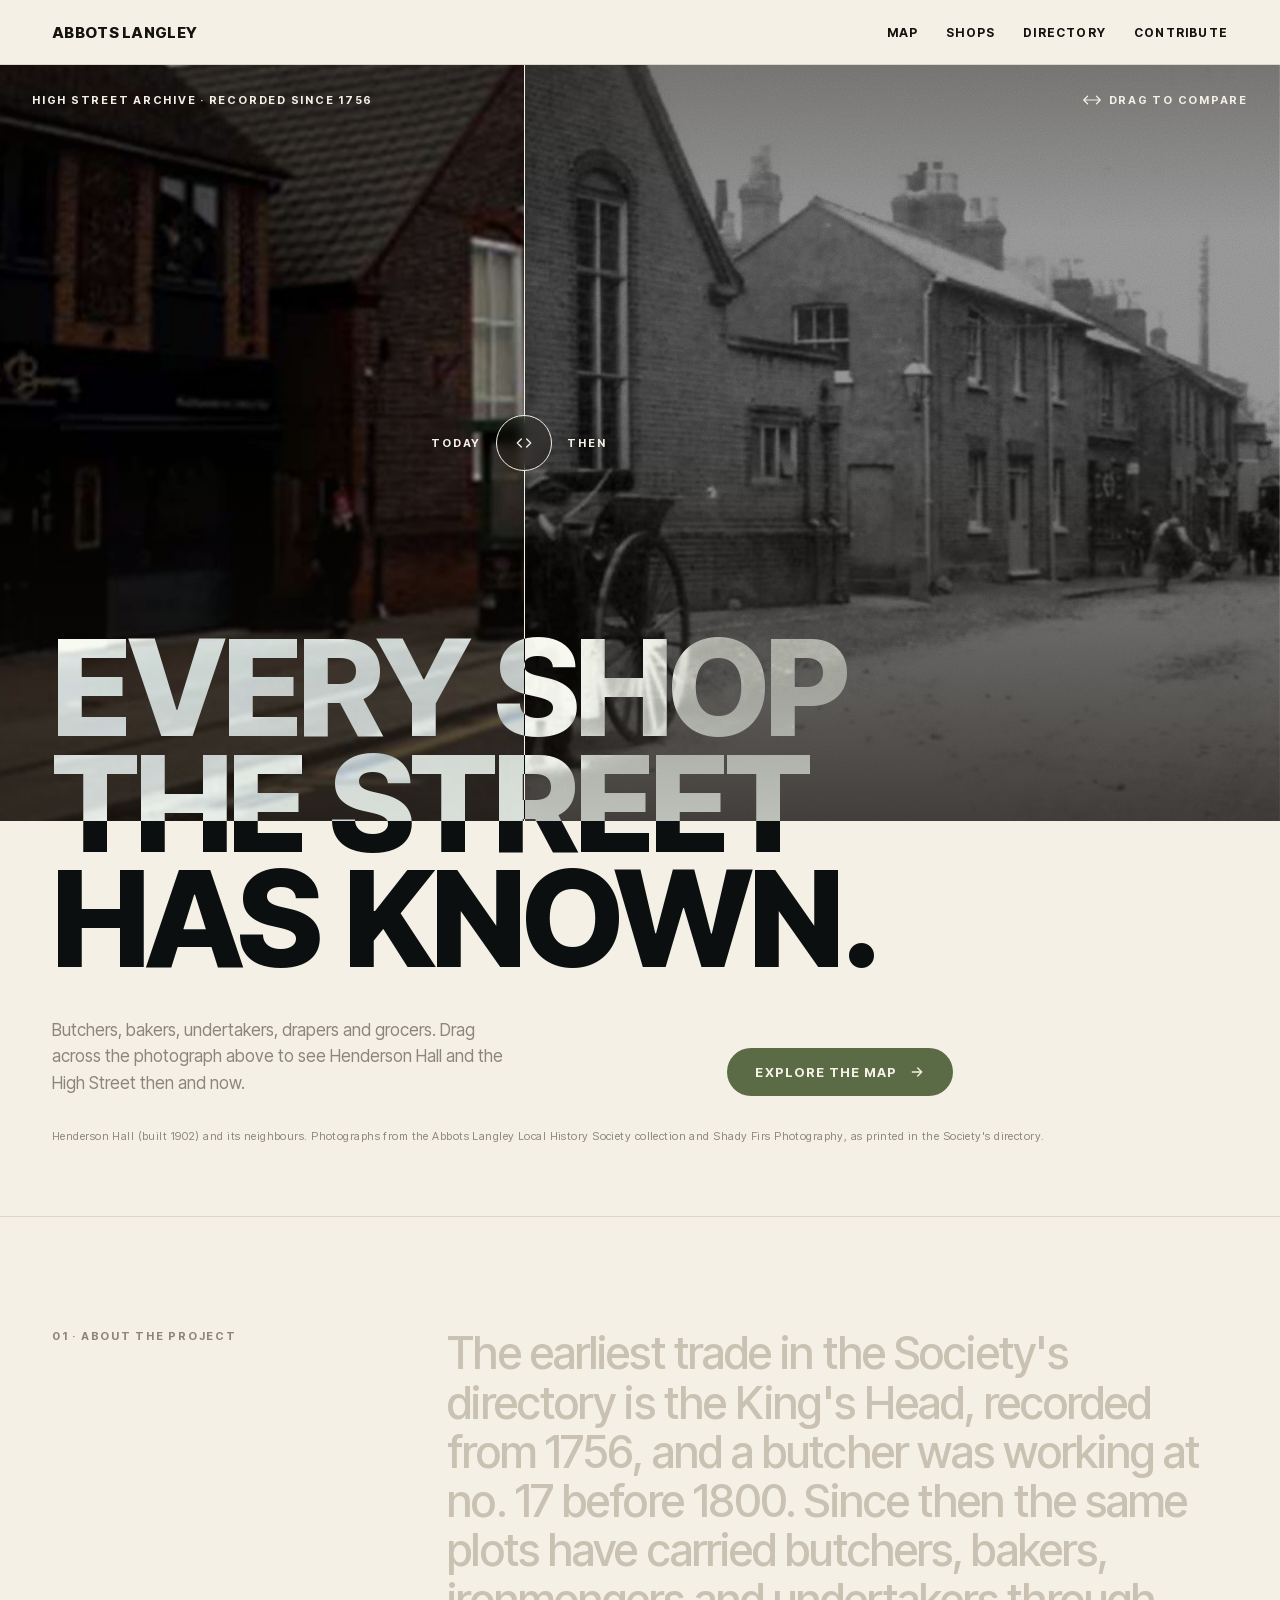
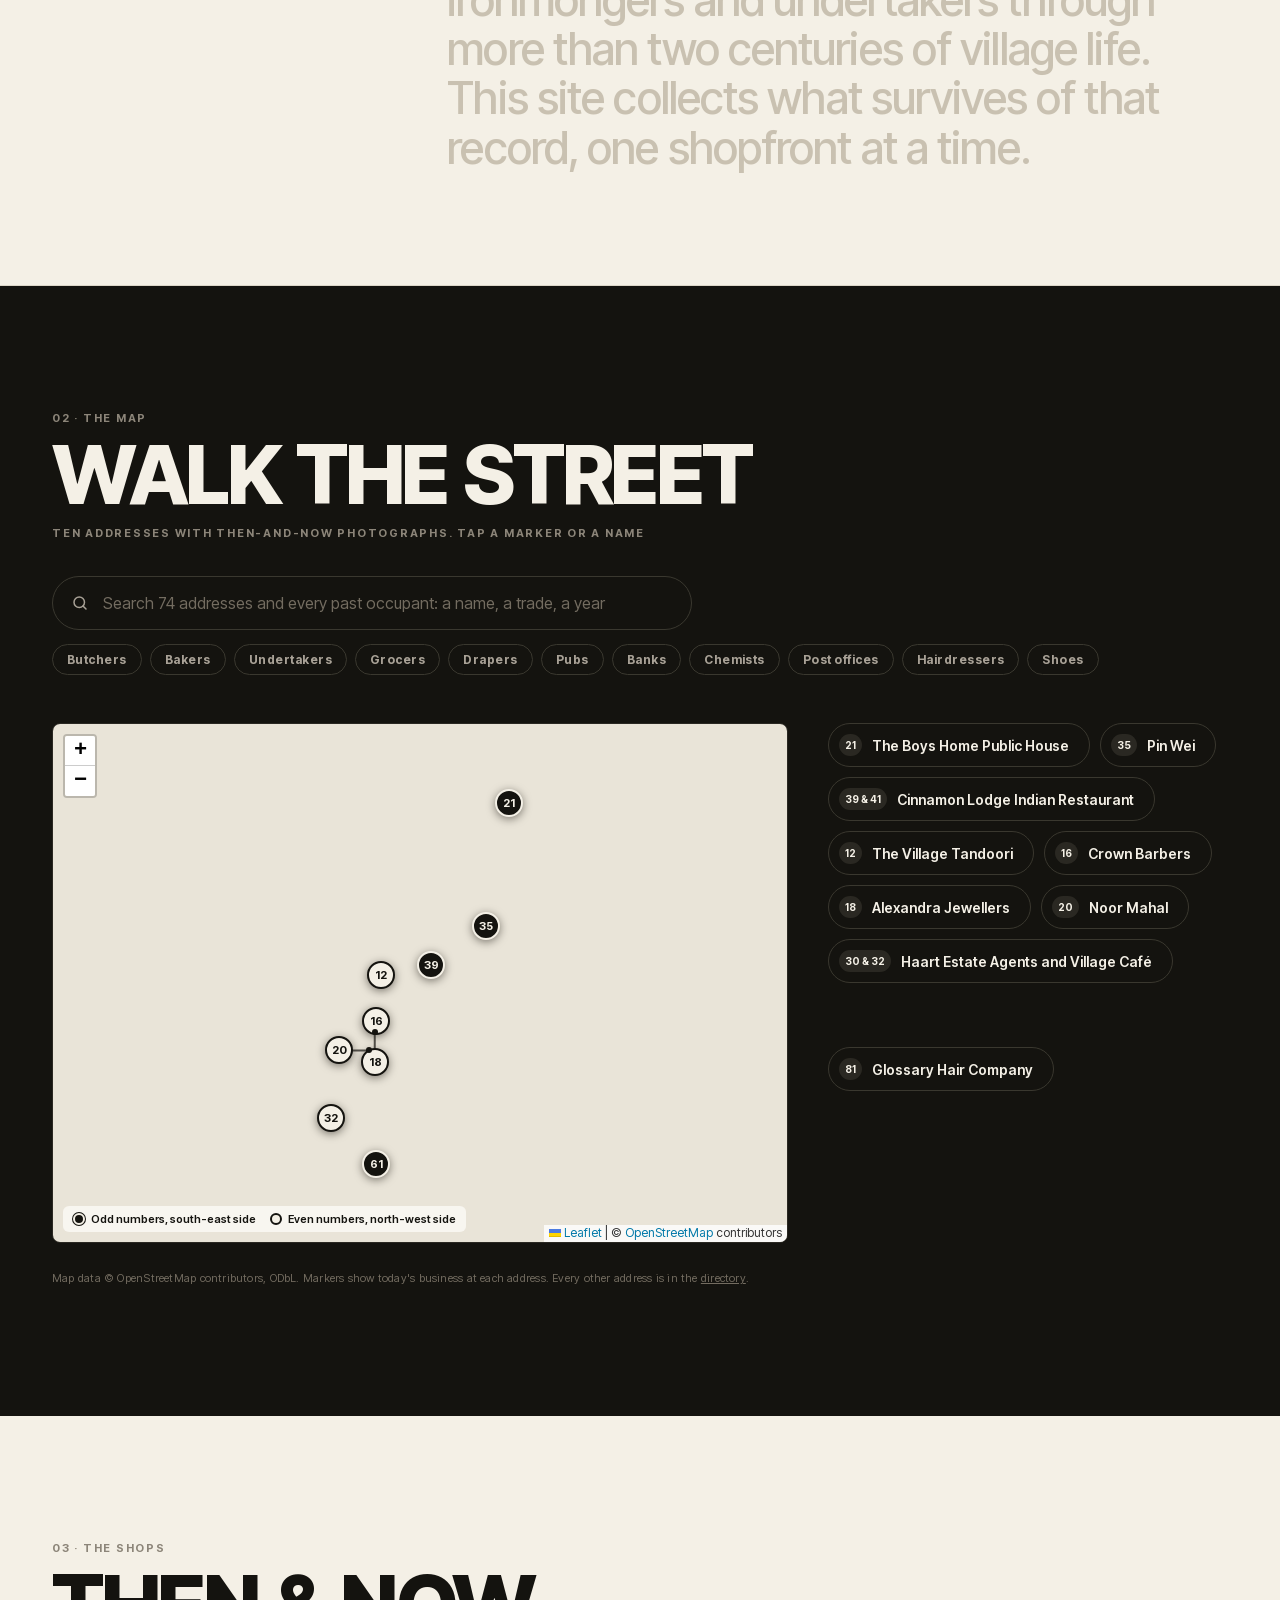
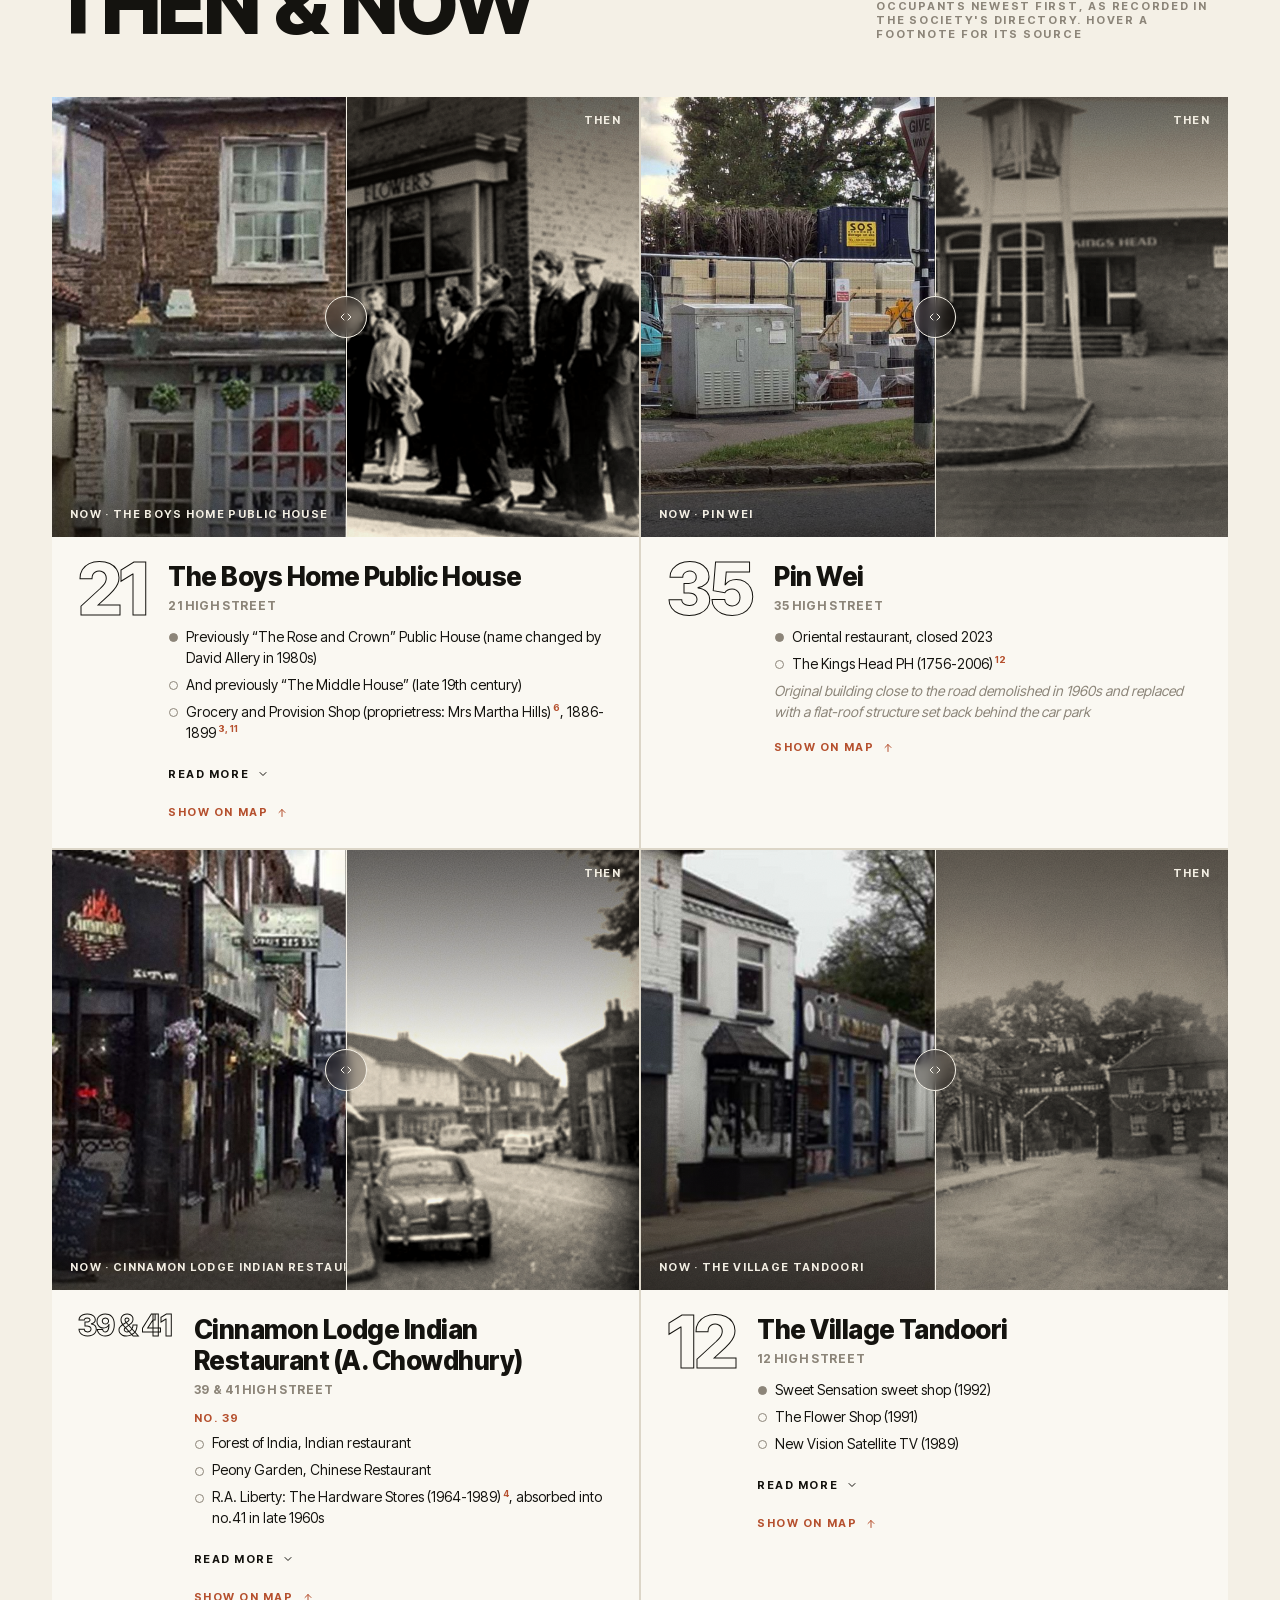
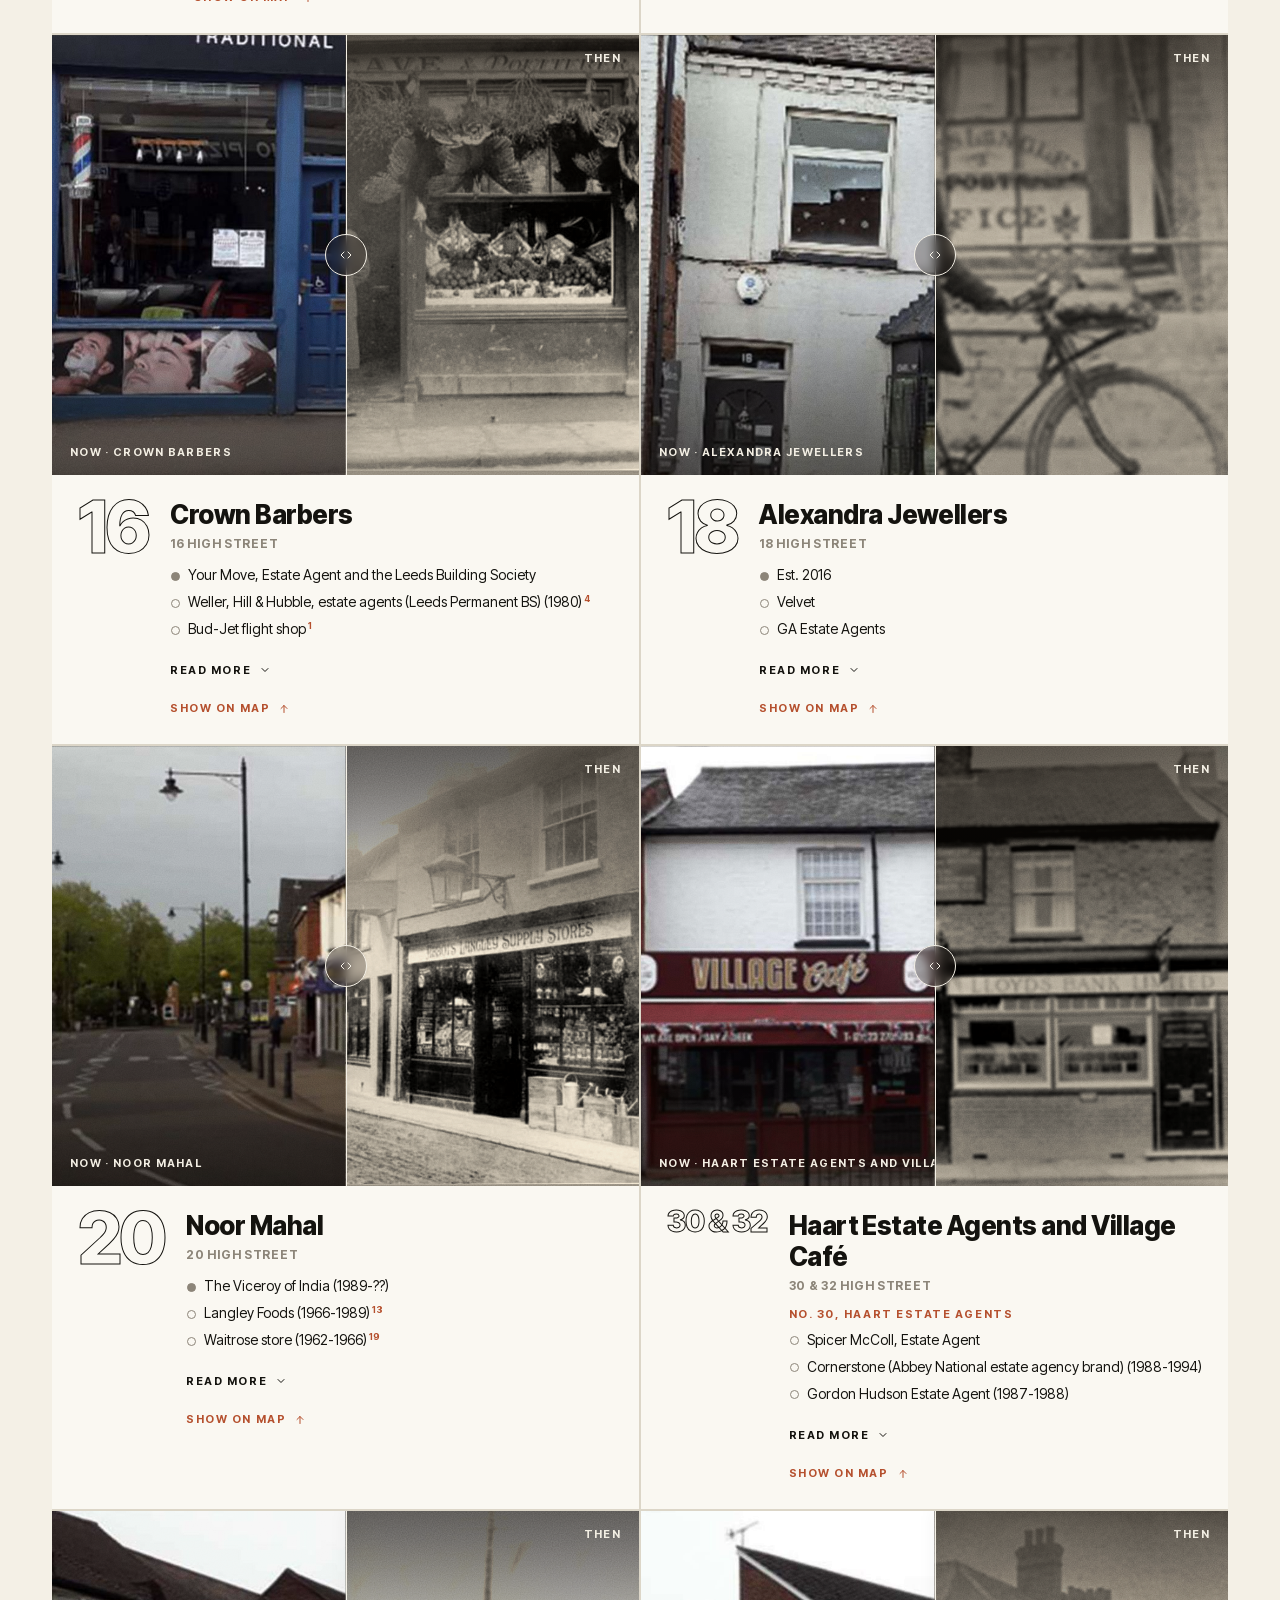
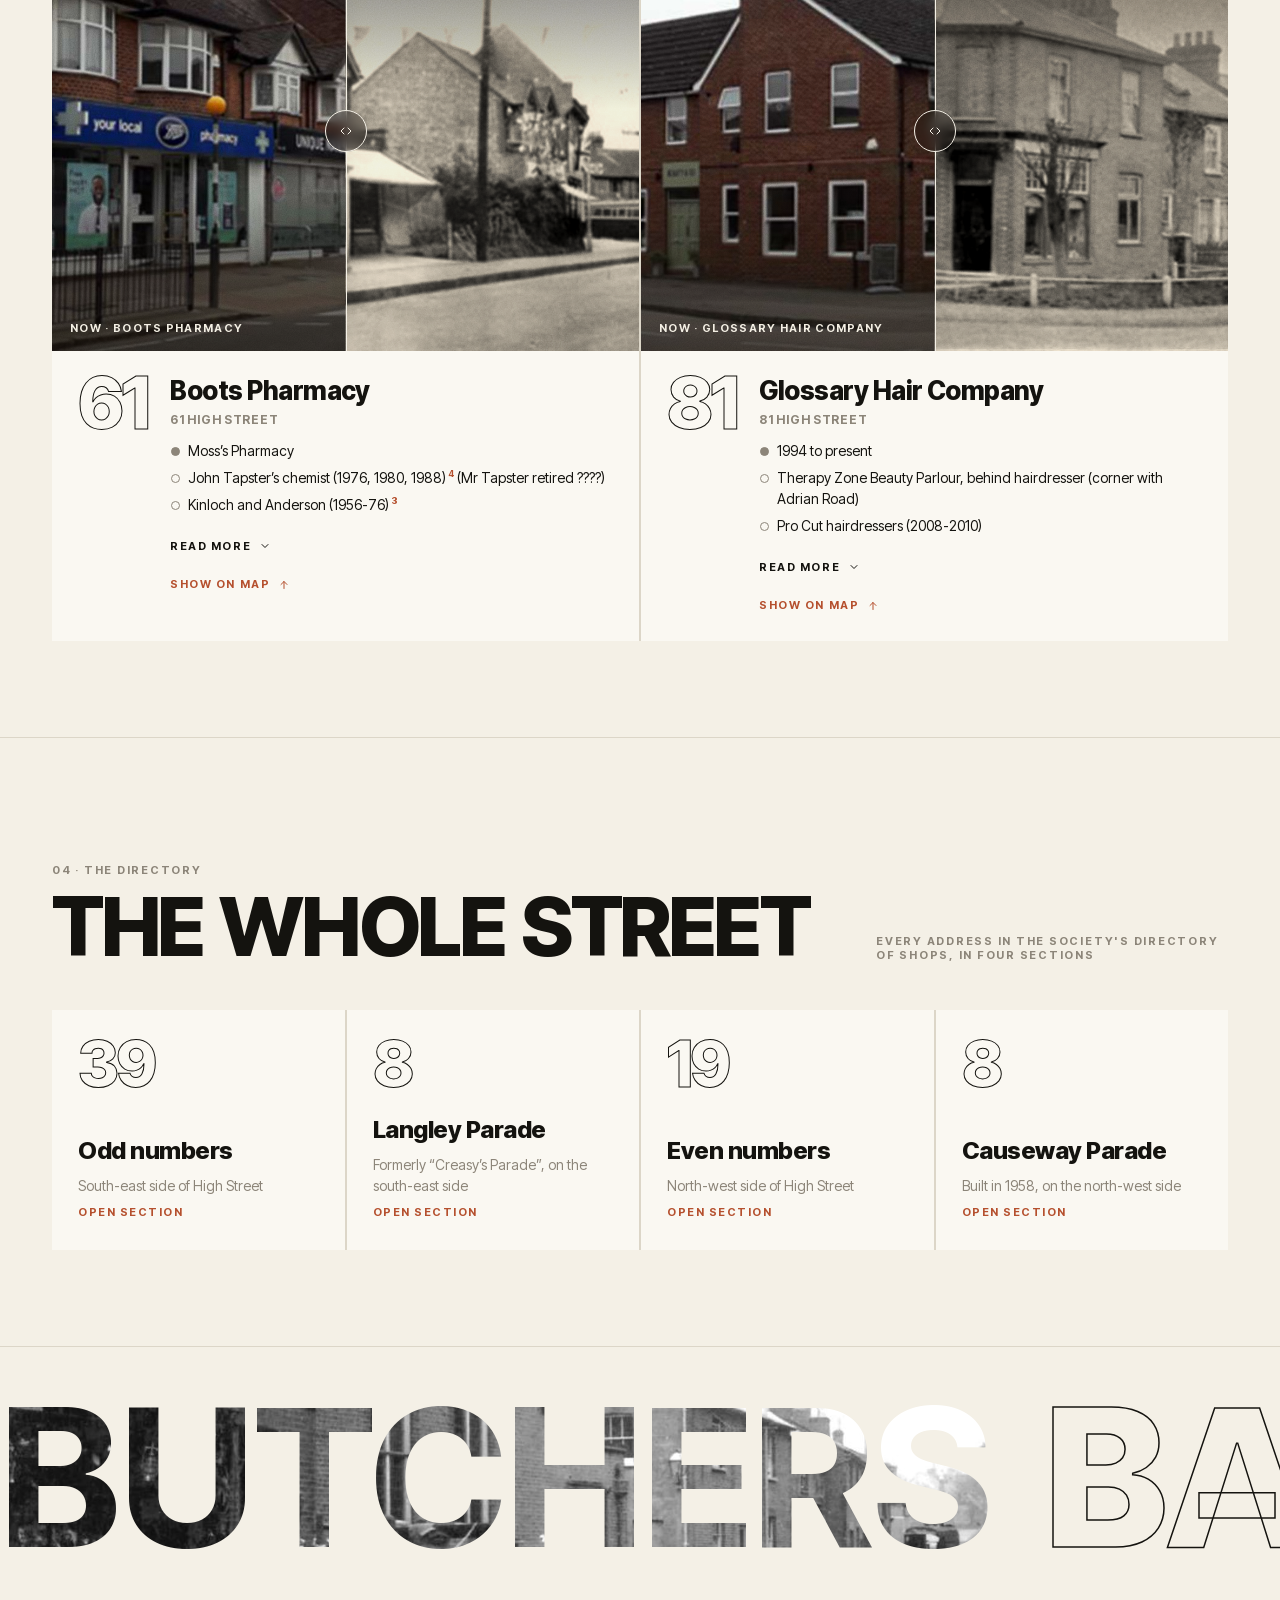
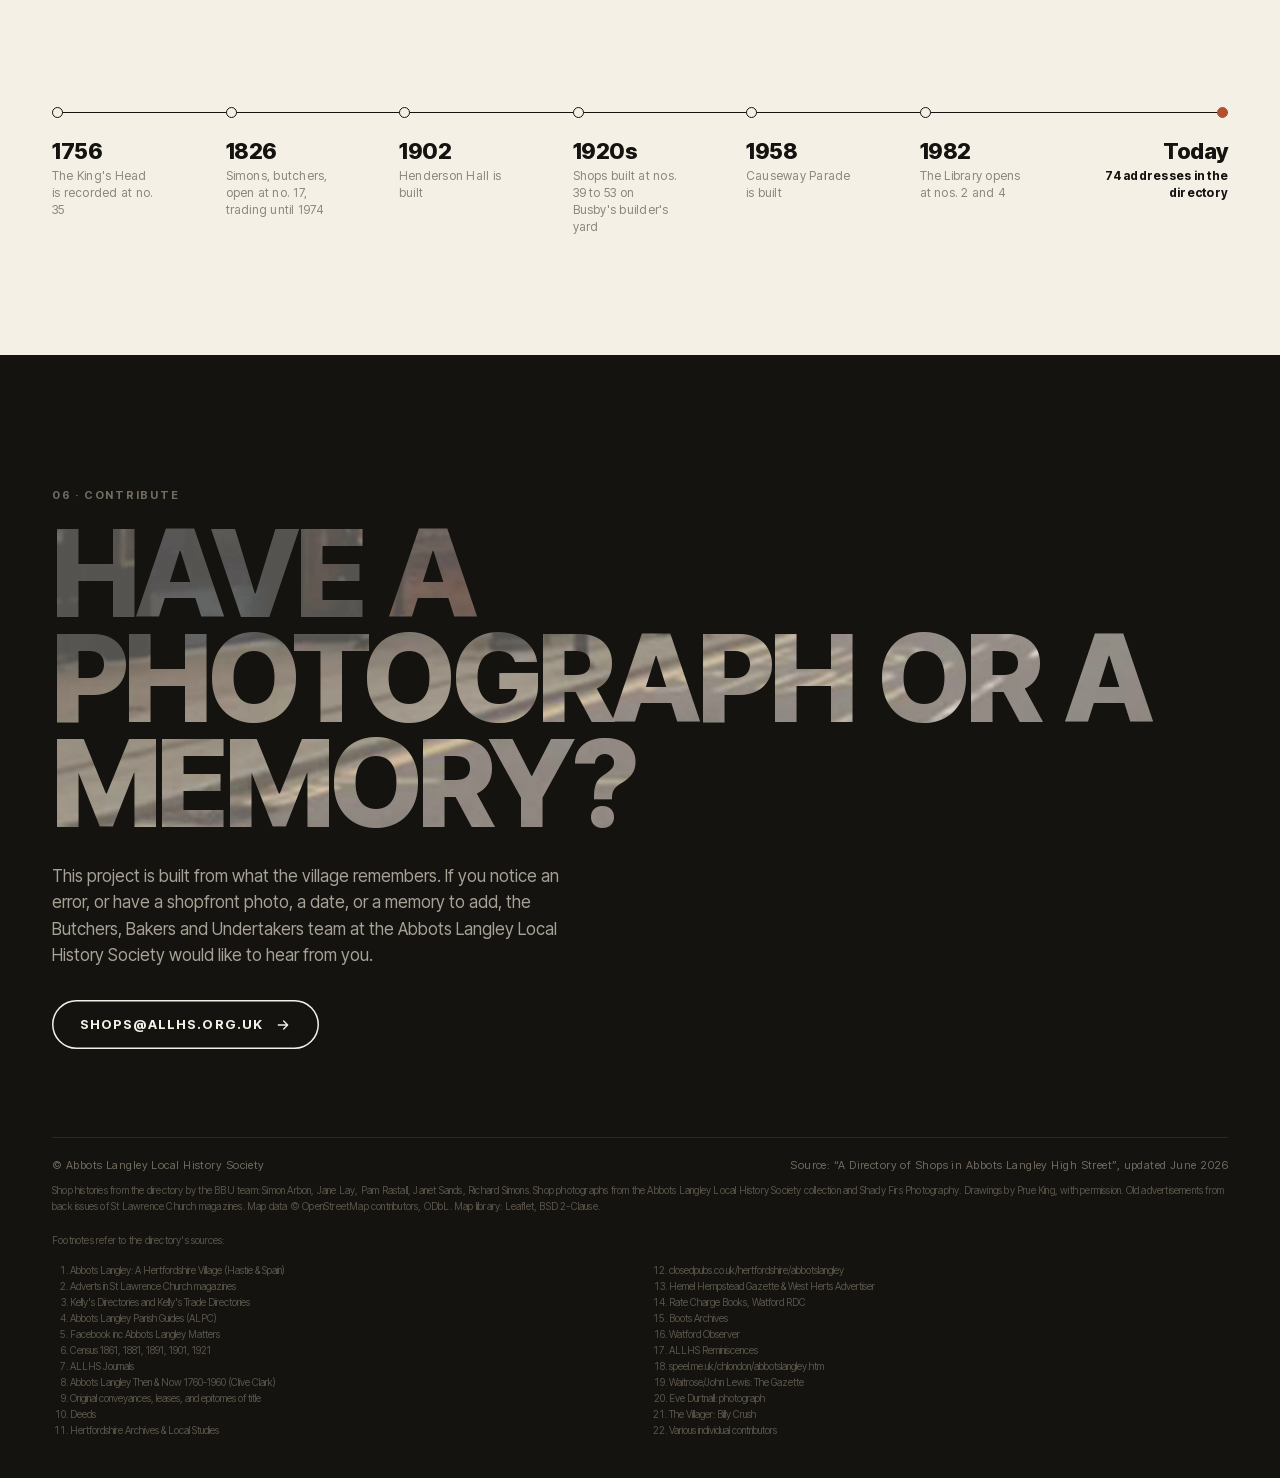
==== commit c6bf0375: "Full view, search and trade filters, real hero, clearer map The map card's expand button opens the w" ====
--- a/index.html
+++ b/index.html
@@ -7,6 +7,12 @@
 <meta name="description" content="Every shop Abbots Langley High Street has known: then and now, from the Local History Society's directory of shops.">
 <script>document.documentElement.classList.add("js");</script>
 <link rel="stylesheet" href="vendor/leaflet/leaflet.css">
+<link rel="icon" href="favicon.svg" type="image/svg+xml">
+<meta property="og:type" content="website">
+<meta property="og:title" content="Abbots Langley High Street">
+<meta property="og:description" content="Every shop the High Street has known, then and now, from the Local History Society's directory of shops.">
+<meta property="og:image" content="https://antunderwood.github.io/Butchers-Bakers-and-Undertakers/img/og.jpg">
+<meta name="twitter:card" content="summary_large_image">
 <link rel="stylesheet" href="site.css">
 </head>
 <body>
@@ -34,13 +40,13 @@
   <section>
     <div id="hero-drag" class="hero-drag compare" tabindex="0" role="slider" aria-label="Compare the High Street then and now" aria-valuemin="0" aria-valuemax="100">
       <div class="hero-media">
-        <img id="hero-then" src="photo-vintage-highstreet.jpg" alt="A c. 1905 English high street (example photograph)" style="top:-12%;height:124%;object-position:center 60%;will-change:transform;"/>
+        <img id="hero-then" src="img/hero-then.jpg" alt="Henderson Hall and the High Street, early 20th century, with a horse and cart outside D.E. White's saddlery" style="top:-12%;height:124%;object-position:center 55%;will-change:transform;"/>
         <div class="grain"></div>
-        <img id="hero-now" class="now" src="photo-al-high-street.jpg" alt="Abbots Langley High Street today" style="top:0;height:100%;object-position:center 55%;"/>
+        <img id="hero-now" class="now" src="img/hero-now.jpg" alt="Henderson Hall and the High Street today" style="top:0;height:100%;object-position:center 55%;"/>
       </div>
       <div class="hero-shade"></div>
       <div class="hero-corner">
-        <span class="eyebrow" style="color:var(--cream);">High Street Archive &middot; Est. Elizabethan Era</span>
+        <span class="eyebrow" style="color:var(--cream);">High Street Archive &middot; Recorded since 1756</span>
         <span class="eyebrow hint" style="color:var(--cream);">
           <svg width="18" height="10" viewBox="0 0 24 12" fill="none" aria-hidden="true"><path d="M6 1L1 6L6 11M18 1L23 6L18 11M1 6H23" stroke="currentColor" stroke-width="1.6" stroke-linecap="round" stroke-linejoin="round"/></svg>
           Drag to compare
@@ -60,15 +66,15 @@
     </div>
     <div class="wrap hero-copy">
       <p class="lede">
-        Butchers, bakers, undertakers, drapers and grocers. Drag across the photograph above to slide the
-        High Street from its earliest recorded trade into what stands there today.
+        Butchers, bakers, undertakers, drapers and grocers. Drag across the photograph above to see
+        Henderson Hall and the High Street then and now.
       </p>
       <div>
         <a class="btn" href="#map"><span class="roll"><span>Explore the map</span></span>
           <svg width="16" height="16" viewBox="0 0 24 24" fill="none" aria-hidden="true"><path d="M5 12H19M13 6L19 12L13 18" stroke="currentColor" stroke-width="2" stroke-linecap="round" stroke-linejoin="round"/></svg>
         </a>
       </div>
-      <p class="fine">Above: example photographs, a c. 1905 English high street (public domain) and today's Abbots Langley High Street. The shop photographs further down are from the Society's directory.</p>
+      <p class="fine">Henderson Hall (built 1902) and its neighbours. Photographs from the Abbots Langley Local History Society collection and Shady Firs Photography, as printed in the Society's directory.</p>
     </div>
   </section>
 
@@ -76,9 +82,10 @@
   <section class="intro">
     <div class="wrap">
       <span class="eyebrow" data-reveal>01 &middot; About the project</span>
-      <p class="fill"><span>The first shop on this High Street traded in Elizabethan times. Since then, the same handful of
-        plots have carried butchers, bakers, ironmongers and undertakers through five centuries of
-        village life. This site collects what survives of that record, one shopfront at a time.</span></p>
+      <p class="fill"><span>The earliest trade in the Society's directory is the King's Head, recorded from 1756, and a
+        butcher was working at no. 17 before 1800. Since then the same plots have carried butchers, bakers,
+        ironmongers and undertakers through more than two centuries of village life. This site collects what
+        survives of that record, one shopfront at a time.</span></p>
     </div>
   </section>
 
@@ -92,6 +99,7 @@
         </div>
         <span class="eyebrow" data-reveal>Ten addresses with then-and-now photographs. Tap a marker or a name</span>
       </div>
+      <div id="finder" class="finder" data-reveal></div>
       <div id="map-layout" class="map-layout">
         <div id="map-card" class="map-card" data-reveal>
           <div id="leaflet" role="region" aria-label="Map of Abbots Langley High Street"></div>
@@ -101,9 +109,12 @@
           <div class="sv-bar">
             <button class="sv-back" type="button">
               <svg width="14" height="14" viewBox="0 0 24 24" fill="none" aria-hidden="true"><path d="M19 12H5M11 6L5 12L11 18" stroke="currentColor" stroke-width="2" stroke-linecap="round" stroke-linejoin="round"/></svg>
-              <span class="roll"><span>All shops</span></span>
+              <span class="roll"><span>Close</span></span>
             </button>
             <span class="sv-count"></span>
+            <button class="sv-step sv-expand" type="button" aria-label="Show full details">
+              <svg width="14" height="14" viewBox="0 0 24 24" fill="none" stroke="currentColor" stroke-width="2" stroke-linecap="round" stroke-linejoin="round" aria-hidden="true"><path d="M15 3H21V9M9 21H3V15M21 3L14 10M3 21L10 14"/></svg>
+            </button>
             <button class="sv-step sv-prev" type="button" aria-label="Previous shop along the street">
               <svg width="14" height="14" viewBox="0 0 24 24" fill="none" aria-hidden="true"><path d="M15 6L9 12L15 18" stroke="currentColor" stroke-width="2" stroke-linecap="round" stroke-linejoin="round"/></svg>
             </button>
@@ -159,14 +170,15 @@
   <!-- TIMELINE -->
   <section class="timeline">
     <div class="wrap">
-      <span class="eyebrow" data-reveal>05 &middot; Five centuries of change</span>
+      <span class="eyebrow" data-reveal>05 &middot; Two and a half centuries of change</span>
       <div class="tl" data-in>
-        <div>Elizabethan</div>
-        <div>1900s</div>
-        <div>1940s</div>
-        <div>1970s</div>
-        <div>2000s</div>
-        <div>Today</div>
+        <div><b>1756</b><span>The King's Head is recorded at no. 35</span></div>
+        <div><b>1826</b><span>Simons, butchers, open at no. 17, trading until 1974</span></div>
+        <div><b>1902</b><span>Henderson Hall is built</span></div>
+        <div><b>1920s</b><span>Shops built at nos. 39 to 53 on Busby's builder's yard</span></div>
+        <div><b>1958</b><span>Causeway Parade is built</span></div>
+        <div><b>1982</b><span>The Library opens at nos. 2 and 4</span></div>
+        <div><b>Today</b><span>74 addresses in the directory</span></div>
       </div>
     </div>
   </section>
@@ -194,9 +206,7 @@
     <p class="credits">
       Shop histories from the directory by the BBU team: Simon Arbon, Jane Lay, Pam Rastall, Janet Sands, Richard Simons.
       Shop photographs from the Abbots Langley Local History Society collection and Shady Firs Photography. Drawings by
-      Prue King, with permission. Old advertisements from back issues of St Lawrence Church magazines. Example hero
-      photography: High Street, Abbots Langley &copy; Diane Sambrook, CC BY-SA 2.0; street scenes (Martin Ridley
-      Collection), public domain; via Wikimedia Commons. Map data &copy; OpenStreetMap contributors, ODbL. Map library:
+      Prue King, with permission. Old advertisements from back issues of St Lawrence Church magazines. Map data &copy; OpenStreetMap contributors, ODbL. Map library:
       Leaflet, BSD 2-Clause.
     </p>
     <p class="credits" style="margin-top:18px;">Footnotes refer to the directory's sources:</p>
@@ -216,7 +226,7 @@
     <p>${sec.sub}</p>
     <span class="go"><span class="roll"><span>Open section</span></span></span>
   </a>`).join("");
-initStreet(DIRECTORY.filter((e) => e.featured).sort((a, b) => b.lat - a.lat));
+initStreet(DIRECTORY.filter((e) => e.featured).sort((a, b) => b.lat - a.lat), { linkSections: true, fitCore: true });
 </script>
 </body>
 </html>
--- a/site.css
+++ b/site.css
@@ -67,11 +67,12 @@
 .hero-drag{position:relative;width:100%;height:84vh;min-height:520px;overflow:hidden;}
 .hero-media{position:absolute;inset:0;animation:open 1.9s var(--ease) both;}
 .hero-media img{position:absolute;left:0;width:100%;object-fit:cover;pointer-events:none;}
+#hero-then{filter:brightness(.62) contrast(1.1);} /* the archive photo is pale; the knockout headline needs a darker ground */
 @keyframes open{from{clip-path:inset(12% 9% 12% 9% round 32px);transform:scale(1.2);}to{clip-path:inset(0 round 0);transform:none;}}
 .hero-shade{position:absolute;inset:0;background:linear-gradient(to bottom, rgba(20,15,10,0.25), transparent 22%, transparent 45%, rgba(20,15,10,0.65) 100%);pointer-events:none;}
 .hero-drag .handle::before, .hero-drag .handle::after{position:absolute;top:50%;transform:translateY(-50%);font-size:11px;letter-spacing:0.16em;text-transform:uppercase;font-weight:700;white-space:nowrap;color:var(--cream);text-shadow:0 1px 10px rgba(20,15,10,0.6);transition:opacity .4s;}
 .hero-drag .handle::before{content:"Today";right:calc(100% + 16px);}
-.hero-drag .handle::after{content:"c.\2009 1905";left:calc(100% + 16px);}
+.hero-drag .handle::after{content:"Then";left:calc(100% + 16px);}
 .hero-drag.dragging .handle::before, .hero-drag.dragging .handle::after{color:var(--ink);text-shadow:none;opacity:0;}
 .hero-corner{position:absolute;top:28px;left:32px;right:32px;display:flex;justify-content:space-between;gap:16px;pointer-events:none;animation:fade 1s var(--ease) 1.2s both;}
 .hint{display:inline-flex;align-items:center;gap:8px;transition:opacity .6s var(--ease), transform .6s var(--ease);}
@@ -190,7 +191,7 @@
 .marquee i{font-style:normal;color:transparent;-webkit-text-stroke:1.5px var(--ink);transition:color .6s var(--ease);}
 .marquee i:hover{color:var(--rust);-webkit-text-stroke-color:var(--rust);}
 @supports (background-clip:text) or (-webkit-background-clip:text){
-  .marquee b{color:transparent;background:url(photo-vintage-highstreet.jpg) center 45% / cover;-webkit-background-clip:text;background-clip:text;}
+  .marquee b{color:transparent;background:url(img/hero-then.jpg) center 45% / cover;-webkit-background-clip:text;background-clip:text;}
 }
 @keyframes marq{to{transform:translateX(-50%);}}
 
@@ -200,10 +201,14 @@
 .tl::before{content:"";position:absolute;top:0;left:0;right:0;height:1px;background:var(--ink);transform:scaleX(0);transform-origin:left;transition:transform 1.8s var(--ease-io);}
 .tl.in::before{transform:none;}
 .tl div{position:relative;font-size:13px;letter-spacing:0.06em;color:var(--stone);opacity:0;transform:translateY(12px);transition:opacity .9s var(--ease), transform .9s var(--ease), color .3s;transition-delay:calc(.4s + var(--i, 0) * .14s);cursor:default;}
-.tl div:nth-child(2){--i:1;} .tl div:nth-child(3){--i:2;} .tl div:nth-child(4){--i:3;} .tl div:nth-child(5){--i:4;} .tl div:nth-child(6){--i:5;}
+.tl div:nth-child(2){--i:1;} .tl div:nth-child(3){--i:2;} .tl div:nth-child(4){--i:3;} .tl div:nth-child(5){--i:4;} .tl div:nth-child(6){--i:5;} .tl div:nth-child(7){--i:6;}
 .tl.in div{opacity:1;transform:none;}
 .tl div::before{content:"";position:absolute;top:-31px;left:0;width:9px;height:9px;border-radius:50%;background:var(--cream);border:1.5px solid var(--ink);transition:transform .5s var(--ease), background .3s, border-color .3s;}
 .tl div:hover{color:var(--ink);}
+.tl div b{display:block;font-size:22px;font-weight:800;letter-spacing:-0.02em;color:var(--ink);margin-bottom:4px;}
+.tl div span{display:block;max-width:15ch;font-size:12px;line-height:1.4;letter-spacing:0.02em;}
+.tl div:last-child{text-align:right;}
+.tl div:last-child span{margin-left:auto;}
 .tl div:hover::before{transform:scale(1.7);background:var(--rust);border-color:var(--rust);}
 .tl div:last-child{color:var(--ink);font-weight:700;}
 .tl div:last-child::before{left:auto;right:0;background:var(--rust);border-color:var(--rust);}
@@ -212,7 +217,7 @@
 .foot{background:var(--ink);color:var(--cream);padding:128px 0 40px;overflow:hidden;}
 .ko{font-size:clamp(48px, 9.5vw, 148px);padding-right:.12em;} /* padding keeps glyph overhang inside the clipped background */
 @supports (background-clip:text) or (-webkit-background-clip:text){
-  .ko{color:transparent;background:linear-gradient(rgba(244,240,230,0.3), rgba(244,240,230,0.3)), url(photo-al-high-street.jpg) 50% var(--by, 50%) / cover;-webkit-background-clip:text;background-clip:text;filter:brightness(1.15) saturate(1.1);}
+  .ko{color:transparent;background:linear-gradient(rgba(244,240,230,0.3), rgba(244,240,230,0.3)), url(img/hero-now.jpg) 50% var(--by, 50%) / cover;-webkit-background-clip:text;background-clip:text;filter:brightness(1.15) saturate(1.1);}
 }
 .foot p.lede{color:var(--night-text);margin-top:28px;max-width:52ch;}
 .legal{display:flex;justify-content:space-between;flex-wrap:wrap;gap:8px;font-size:11px;color:var(--night-muted);letter-spacing:0.04em;margin-top:88px;padding-top:20px;border-top:1px solid var(--night-line);}
@@ -301,6 +306,71 @@
 .group-media figcaption{font-size:11px;color:var(--stone);margin-top:8px;}
 .shop-grid .card:not(:has(.photo)) .info{padding-top:28px;}
 
+/* Map card links: full details, and (front page) the shop's section */
+button.to-card{padding:0;border:0;background:none;font-family:inherit;cursor:pointer;}
+.to-section{display:inline-flex;align-items:center;gap:8px;margin-top:2px;font-size:11px;font-weight:700;letter-spacing:0.14em;text-transform:uppercase;color:var(--stone);--roll:var(--ink);}
+.to-section svg{transition:transform .6s var(--ease);}
+.to-section:hover svg{transform:translate(2px, -2px);}
+
+/* FULL VIEW: the whole entry in a modal, opened from the map card */
+.full{width:min(1120px, calc(100vw - 32px));max-width:none;max-height:calc(100dvh - 32px);padding:0;border:0;border-radius:12px;background:var(--paper);color:var(--ink);overflow:hidden;}
+.full[open]{display:flex;flex-direction:column;animation:fl-in .5s var(--ease);}
+.full::backdrop{background:rgba(20,15,10,0.72);-webkit-backdrop-filter:blur(4px);backdrop-filter:blur(4px);}
+html:has(.full[open]){overflow:hidden;}
+.fl-body{overflow-y:auto;overscroll-behavior:contain;}
+.fl-grid{display:grid;grid-template-columns:minmax(0, 1.15fr) minmax(0, 1fr);animation:sv-in .5s var(--ease) both;--dy:0px;}
+.fl-grid.text-only{grid-template-columns:minmax(0, 760px);justify-content:center;}
+.fl-media{position:sticky;top:0;align-self:start;padding:24px 0 24px 24px;}
+.fl-media .photo{border-radius:6px;}
+.fl-media .extras img{max-height:300px;}
+.fl-body .info{padding:28px 32px 36px;}
+.fl-body h3{font-size:clamp(28px, 3vw, 40px);}
+.fl-body .num{color:var(--rust);-webkit-text-stroke-color:var(--rust);}
+.fl-body .hist{font-size:15px;}
+.fl-src{margin:18px 0 0;padding-top:14px;border-top:1px solid var(--line);font-size:11px;line-height:1.6;color:var(--stone);}
+.fl-src sup{cursor:default;}
+@keyframes fl-in{from{opacity:0;transform:translateY(24px) scale(.98);}}
+
+/* FINDER: search and trade filter over the whole directory */
+.finder{margin-top:36px;}
+.finder-box{display:flex;align-items:center;gap:12px;max-width:640px;padding:0 18px;border:1.5px solid #3a382f;border-radius:999px;transition:border-color .3s;}
+.finder-box:focus-within{border-color:var(--cream);}
+.finder-box svg{flex:none;color:var(--night-text);}
+.finder-box input{flex:1;min-width:0;height:52px;border:0;background:none;color:var(--cream);font:inherit;font-size:16px;outline:none;}
+.finder-box input::placeholder{color:var(--night-muted);}
+.finder-box input::-webkit-search-cancel-button{filter:invert(1);}
+.trades{display:flex;flex-wrap:wrap;gap:8px;margin-top:14px;}
+.trades button{padding:7px 14px;border-radius:999px;border:1.5px solid #3a382f;background:none;color:var(--night-text);font:inherit;font-size:12px;font-weight:700;letter-spacing:0.04em;cursor:pointer;transition:background .3s, color .3s, border-color .3s;}
+.trades button:hover{border-color:var(--cream);color:var(--cream);}
+.trades button[aria-pressed="true"]{background:var(--rust);border-color:var(--rust);color:var(--cream);}
+.finder-sum{margin:16px 0 0;font-size:13px;color:var(--night-text);}
+.finder-sum:empty{display:none;}
+.finder-sum button{margin-left:10px;padding:0;border:0;background:none;color:var(--cream);font:inherit;font-weight:700;text-decoration:underline;cursor:pointer;}
+.finder-results{list-style:none;margin:12px 0 0;padding:0;max-height:300px;overflow-y:auto;overscroll-behavior:contain;border-top:1px solid var(--night-line);}
+.finder-results:empty{display:none;}
+.finder-results a{display:grid;grid-template-columns:52px minmax(0, 1fr) auto;gap:2px 14px;padding:10px 4px;border-bottom:1px solid var(--night-line);transition:background .3s;}
+.finder-results a:hover, .finder-results a:focus-visible{background:#1f1d18;}
+.finder-results b{grid-row:span 2;font-size:20px;font-weight:800;color:var(--rust);white-space:nowrap;}
+.r-name{font-weight:700;font-size:14px;}
+.r-sec{font-size:11px;letter-spacing:0.1em;text-transform:uppercase;color:var(--night-muted);text-align:right;}
+.r-line{grid-column:2 / -1;font-size:13px;color:var(--night-text);}
+.r-line mark{background:none;color:var(--cream);font-weight:700;box-shadow:inset 0 -2px var(--rust);}
+.chip[hidden]{display:none;}
+.filtering .pin:not(.match){opacity:.28;scale:.8;}
+.filtering .pin.match{background:var(--rust);}
+
+/* Markers: shaded by side of the street, nudged apart when shopfronts overlap */
+.pin.side-nw{background:var(--cream);color:var(--ink);border-color:var(--ink);}
+.pin.side-nw.hot, .pin.side-nw.is-active, .filtering .pin.side-nw.match{background:var(--rust);color:var(--cream);border-color:var(--cream);}
+.pin-wrap.moved::before{content:"";position:absolute;left:50%;top:50%;width:var(--sl);height:1.5px;background:var(--ink);transform-origin:0 50%;rotate:var(--sa);opacity:.7;}
+.pin-wrap.moved::after{content:"";position:absolute;left:50%;top:50%;width:6px;height:6px;margin:-3px 0 0 -3px;border-radius:50%;background:var(--ink);}
+.map-key{position:absolute;left:10px;bottom:10px;z-index:1000;display:flex;flex-wrap:wrap;gap:4px 14px;padding:6px 10px;border-radius:6px;background:rgba(250,248,242,0.92);color:var(--ink);font-size:11px;font-weight:600;pointer-events:none;}
+.map-key span{display:inline-flex;align-items:center;gap:6px;}
+.map-key i{width:12px;height:12px;border-radius:50%;border:2px solid var(--cream);background:var(--ink);box-shadow:0 0 0 1px var(--ink);}
+.map-key i.nw{background:var(--cream);border-color:var(--ink);box-shadow:none;}
+
+.to-tell{display:inline-block;margin-top:14px;font-size:13px;font-weight:600;color:var(--rust);text-decoration:underline;text-underline-offset:3px;}
+
 /* Footer sources */
 .sources{margin:14px 0 0;padding:0 0 0 18px;columns:2;column-gap:40px;font-size:10px;line-height:1.6;color:#5a544a;}
 
@@ -314,6 +384,12 @@
   .sections{grid-template-columns:repeat(2, minmax(0, 1fr));}
 }
 @media (max-width: 720px){
+  .full{width:100vw;height:100dvh;max-height:100dvh;margin:0;border-radius:0;}
+  .fl-grid{grid-template-columns:1fr;}
+  .fl-media{position:static;padding:0;}
+  .fl-media .photo{border-radius:0;}
+  .fl-media .extras{padding:0 20px;}
+  .fl-body .info{padding:22px 20px 32px;}
   .directory{padding:80px 0;}
   .sections{grid-template-columns:1fr;}
   .tile{min-height:0;}
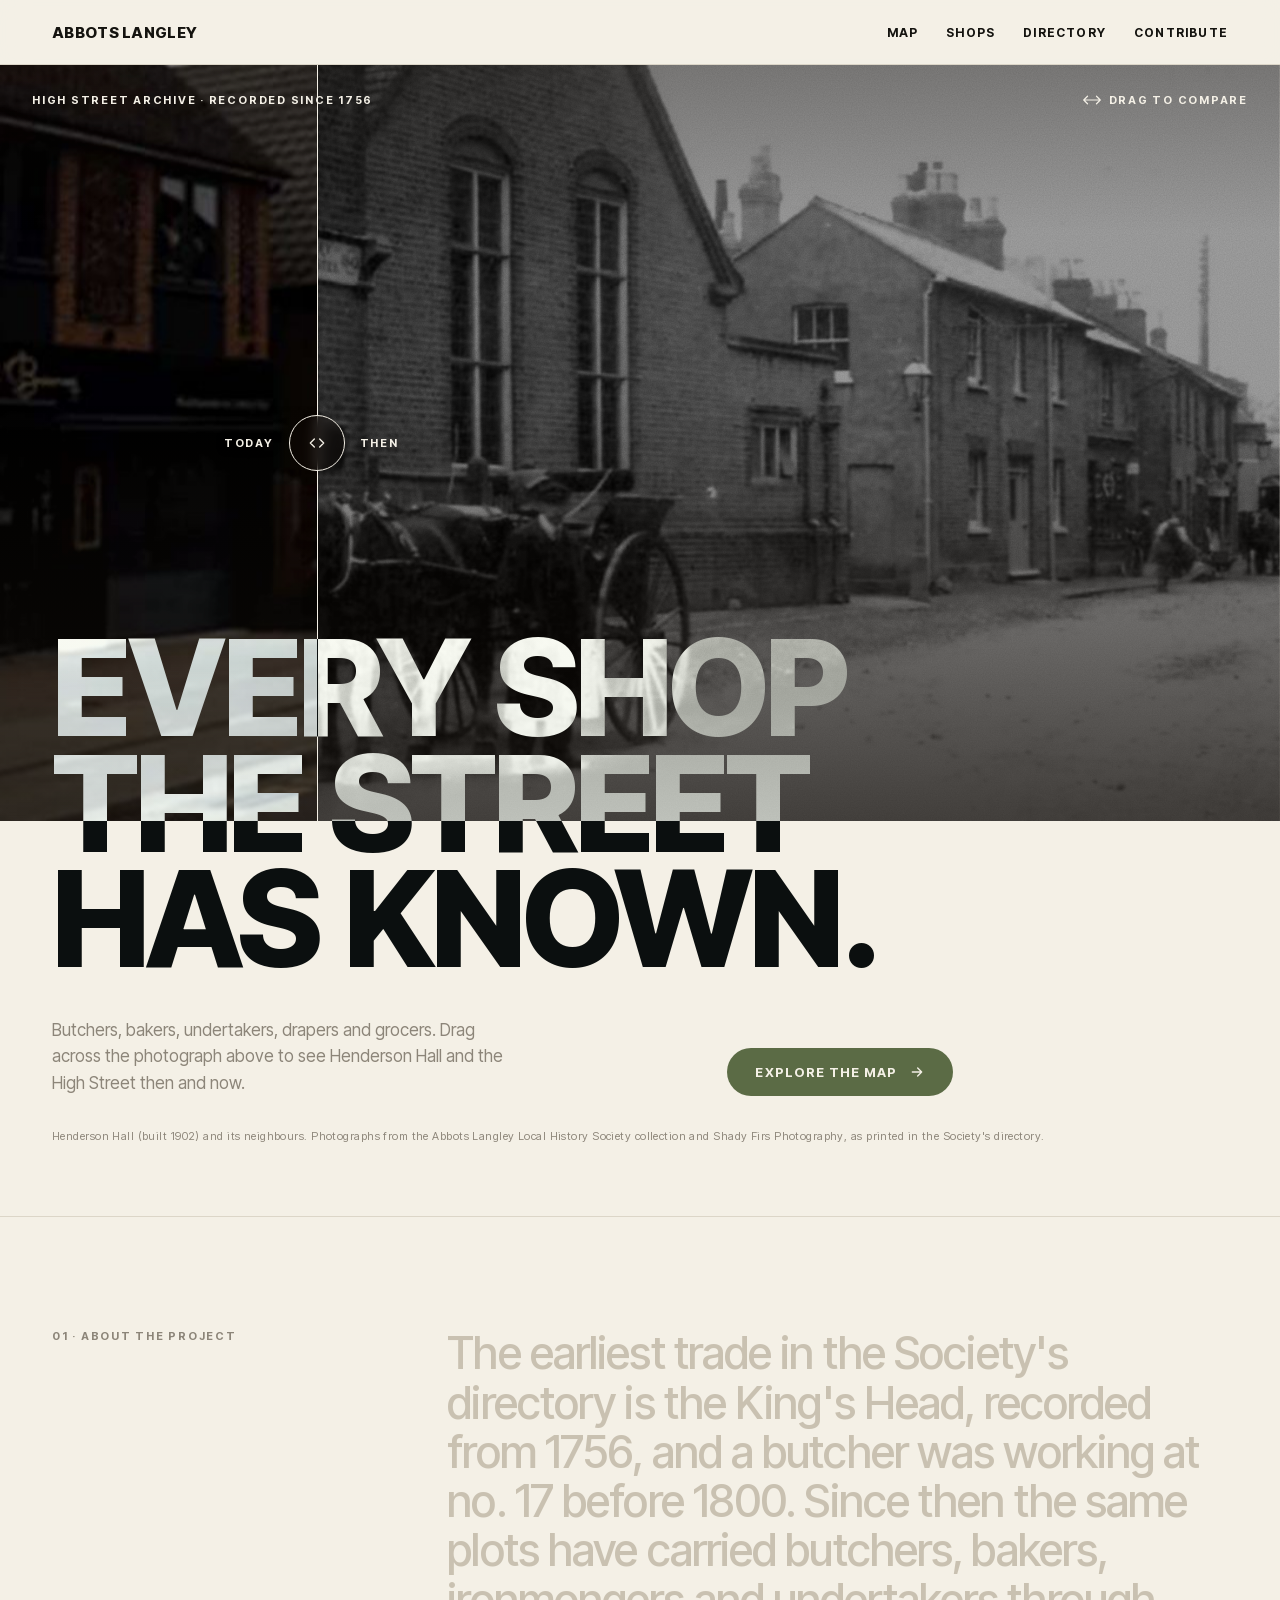
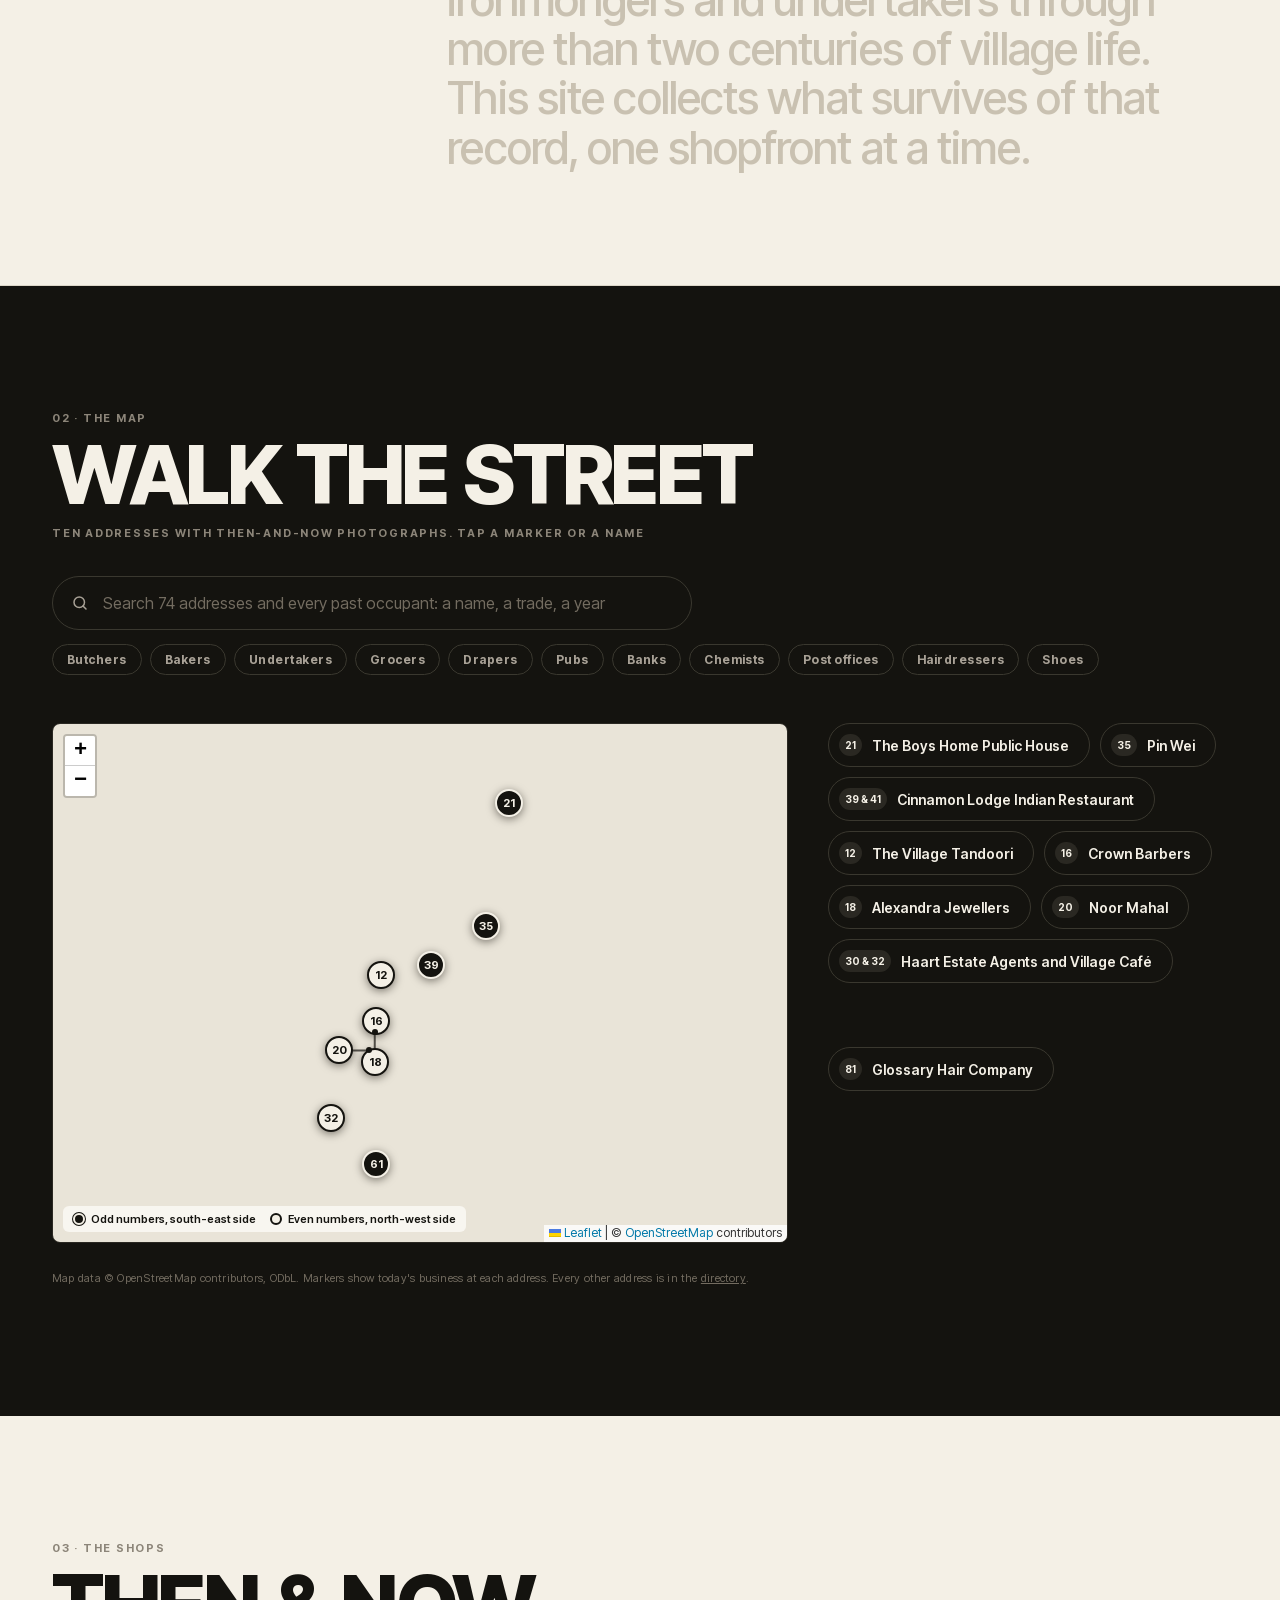
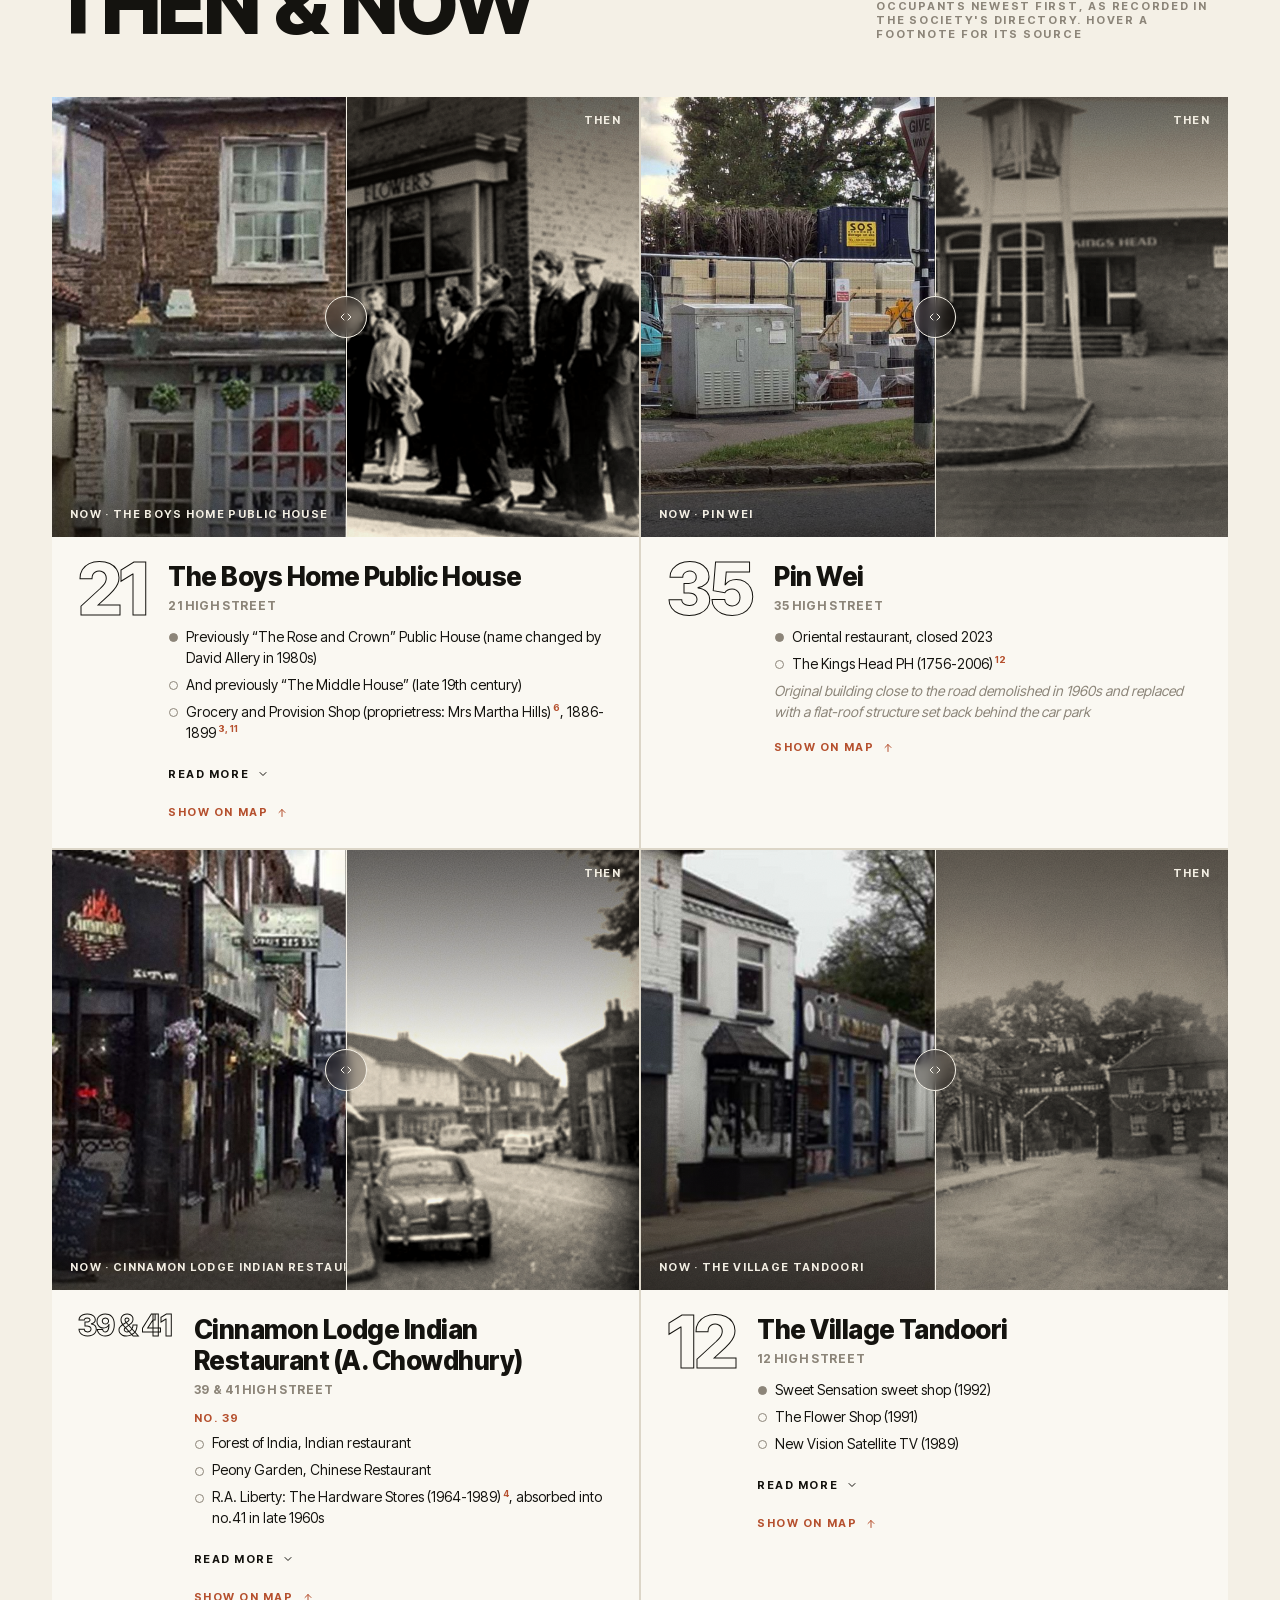
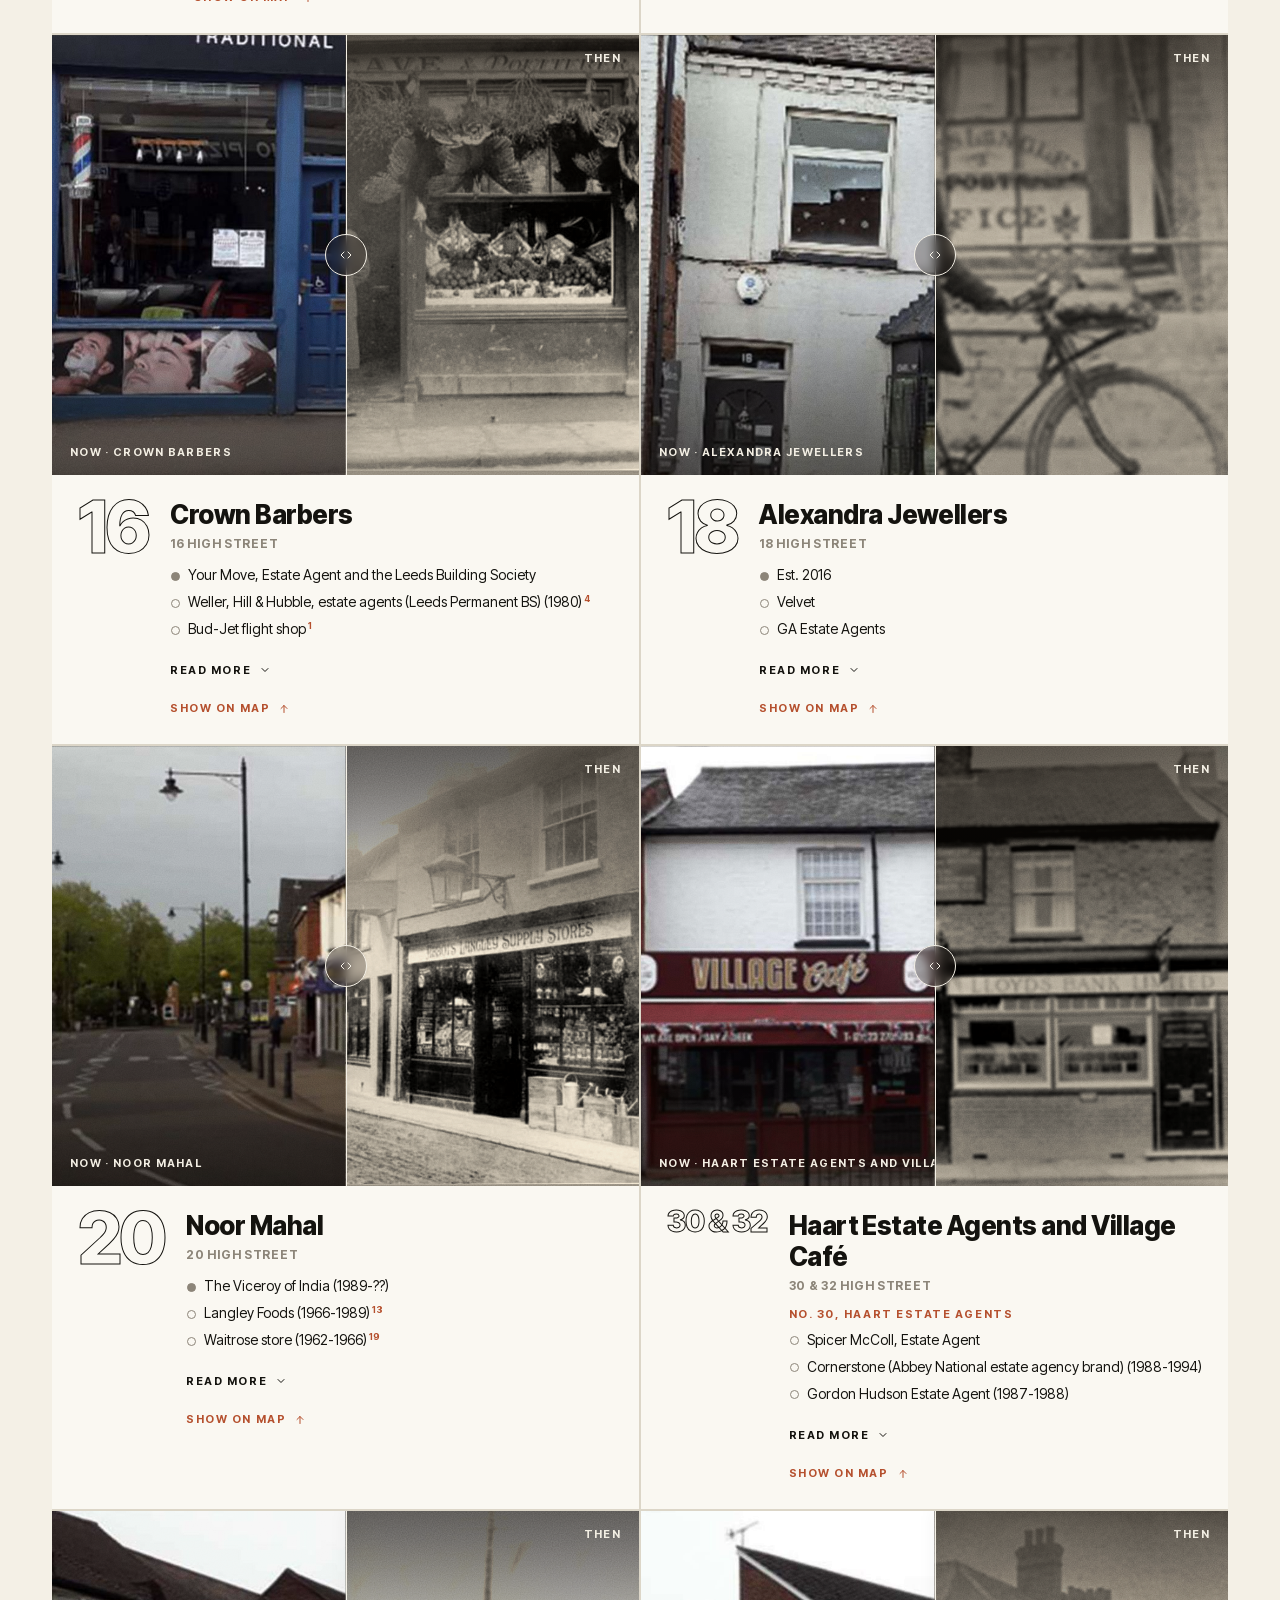
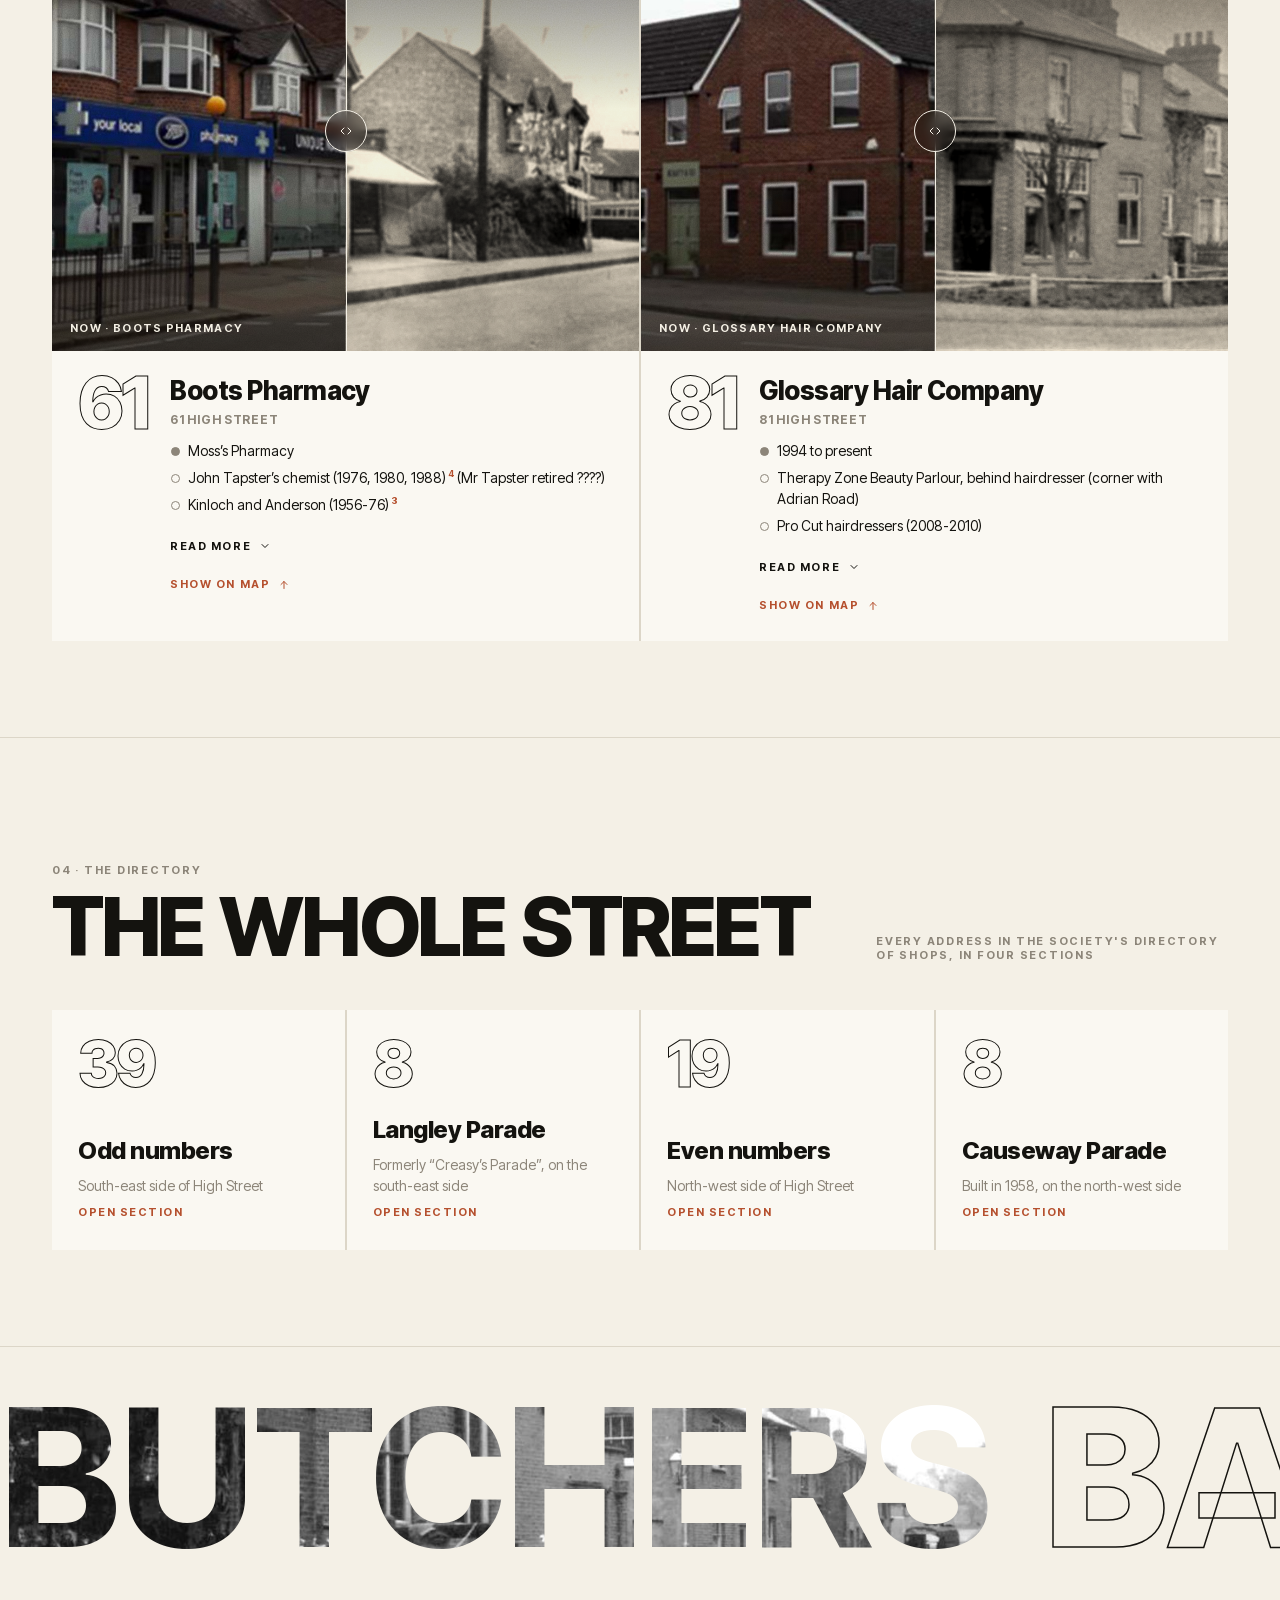
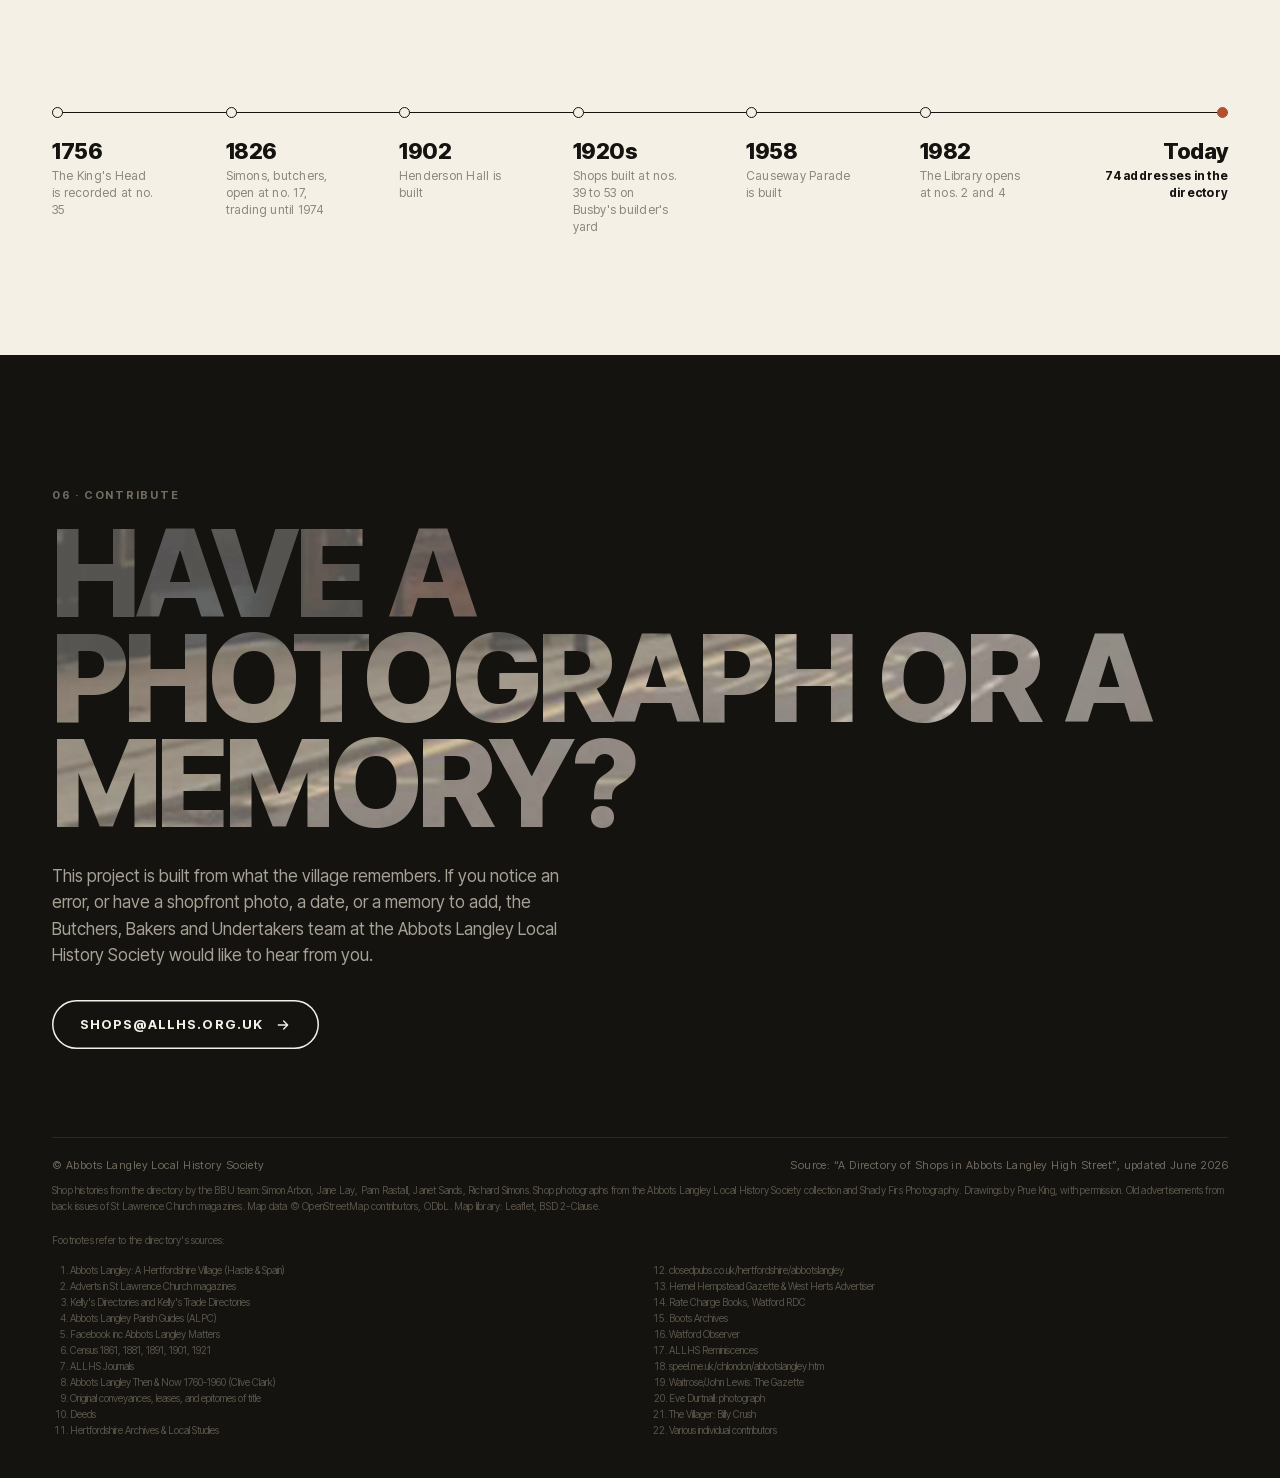
==== commit 7c915384: "Fix the phone timeline and header overflow On phones the timeline wrapped into a grid with dots over" ====
--- a/index.html
+++ b/index.html
@@ -24,7 +24,10 @@
 <header class="top">
   <div class="wrap">
     <a class="brand" href="#top">ABBOTS&nbsp;LANGLEY</a>
-    <nav class="nav">
+    <button class="menu-btn" type="button" aria-expanded="false" aria-controls="site-nav">Menu
+      <svg width="14" height="14" viewBox="0 0 24 24" fill="none" stroke="currentColor" stroke-width="2" stroke-linecap="round" aria-hidden="true"><path d="M4 7H20M4 12H20M4 17H20"/></svg>
+    </button>
+    <nav class="nav" id="site-nav">
       <a href="#map"><span class="roll"><span>Map</span></span></a>
       <a href="#shops"><span class="roll"><span>Shops</span></span></a>
       <a href="#directory"><span class="roll"><span>Directory</span></span></a>
--- a/site.css
+++ b/site.css
@@ -158,14 +158,14 @@
 .cap.then-cap{justify-content:flex-end;align-items:flex-start;background:linear-gradient(to bottom, rgba(20,15,10,0.6), transparent 45%);} /* opposite corner to Now, so long names never collide */
 .cap span{font-size:11px;letter-spacing:0.12em;text-transform:uppercase;color:var(--cream);font-weight:700;}
 .card .handle{width:42px;height:42px;margin:-21px 0 0 -21px;}
-.info{display:grid;grid-template-columns:auto 1fr;gap:6px 22px;padding:24px 26px 28px;}
+.info{display:grid;grid-template-columns:auto minmax(0, 1fr);gap:6px 22px;padding:24px 26px 28px;}
 .num{font-size:clamp(30px, calc(200px / var(--len, 2)), 72px);white-space:nowrap;line-height:.78;font-weight:800;letter-spacing:-0.04em;color:transparent;-webkit-text-stroke:1px var(--ink);transition:color .6s var(--ease), -webkit-text-stroke-color .6s var(--ease), transform .7s var(--ease);}
 .card:hover .num{color:var(--rust);-webkit-text-stroke-color:var(--rust);transform:translateY(-3px);}
 .card h3{font-size:26px;letter-spacing:-0.02em;}
 .card h3 span{background:linear-gradient(currentColor, currentColor) 0 100% / 0% 2px no-repeat;transition:background-size .7s var(--ease);}
 .card:hover h3 span{background-size:100% 2px;}
 .meta{font-size:12px;color:var(--stone);margin:0;letter-spacing:0.06em;text-transform:uppercase;font-weight:700;}
-.txt{display:grid;gap:6px;align-content:start;justify-items:start;}
+.txt{display:grid;gap:6px;align-content:start;justify-items:start;min-width:0;overflow-wrap:anywhere;}
 .note{font-size:14px;line-height:1.55;margin:4px 0 0;}
 .more{justify-self:stretch;margin-top:6px;}
 .more > summary{display:inline-flex;align-items:center;gap:8px;list-style:none;cursor:pointer;font-size:11px;font-weight:700;letter-spacing:0.14em;text-transform:uppercase;min-height:32px;}
@@ -248,7 +248,7 @@
   .sv-body .photo{aspect-ratio:2/1;}
   .shop-view{position:sticky;bottom:0;z-index:5;max-height:56vh;max-height:56svh;margin:0 -20px;border-radius:16px 16px 0 0;box-shadow:0 -12px 40px rgba(0,0,0,0.45);animation-name:sv-sheet;}
   @keyframes sv-sheet{from{transform:translateY(100%);}}
-  .shop-grid{grid-template-columns:1fr;}
+  .shop-grid{grid-template-columns:minmax(0, 1fr);}
   .num{font-size:clamp(26px, calc(150px / var(--len, 2)), 56px);}
 }
 @media (prefers-reduced-motion: reduce){
@@ -374,11 +374,28 @@
 /* Footer sources */
 .sources{margin:14px 0 0;padding:0 0 0 18px;columns:2;column-gap:40px;font-size:10px;line-height:1.6;color:#5a544a;}
 
-@media (max-width: 480px){
-  /* Four nav links overflow a phone and zoom the whole page out; the map is one swipe away anyway */
-  .nav a:first-child{display:none;}
-  .nav{gap:12px;font-size:10px;letter-spacing:0.06em;}
-  .top .wrap{gap:12px;}
+/* Phones: the four links fold into a menu. Inline they overflowed narrow screens and large text
+   settings, which zooms the whole page out. */
+.top .brand{min-width:0;overflow:hidden;text-overflow:ellipsis;white-space:nowrap;}
+.menu-btn{flex:none;display:none;align-items:center;gap:8px;min-height:40px;padding:0 4px;border:0;background:none;color:inherit;font:inherit;font-size:12px;font-weight:700;letter-spacing:0.1em;text-transform:uppercase;cursor:pointer;}
+@media (max-width: 560px){
+  .menu-btn{display:inline-flex;}
+  .top .nav{display:none;position:absolute;top:100%;left:0;right:0;flex-direction:column;gap:0;padding:6px 20px 14px;font-size:13px;background:var(--cream);border-bottom:1px solid var(--line);box-shadow:0 12px 24px rgba(20,15,10,0.12);}
+  .top.dark .nav{background:var(--ink);border-color:var(--night-line);}
+  .top.menu-open .nav{display:flex;}
+  .top .nav a{padding:12px 0;border-top:1px solid var(--line);}
+  .top.dark .nav a{border-color:var(--night-line);}
+  .top .nav a:first-child{border-top:0;}
+}
+@media (max-width: 720px){
+  /* Timeline runs down the page on phones: the line on the left, a dot beside each year */
+  .tl{flex-direction:column;flex-wrap:nowrap;gap:22px;margin-top:32px;padding:0 0 0 28px;}
+  .tl::before{top:6px;bottom:6px;left:4px;right:auto;width:1px;height:auto;transform:scaleY(0);transform-origin:top;}
+  .tl.in::before{transform:none;}
+  .tl div::before, .tl div:last-child::before{top:8px;left:-28px;right:auto;}
+  .tl div:last-child{text-align:left;}
+  .tl div:last-child span{margin-left:0;}
+  .tl div span{max-width:none;font-size:13px;}
 }
 @media (max-width: 900px){
   .sections{grid-template-columns:repeat(2, minmax(0, 1fr));}
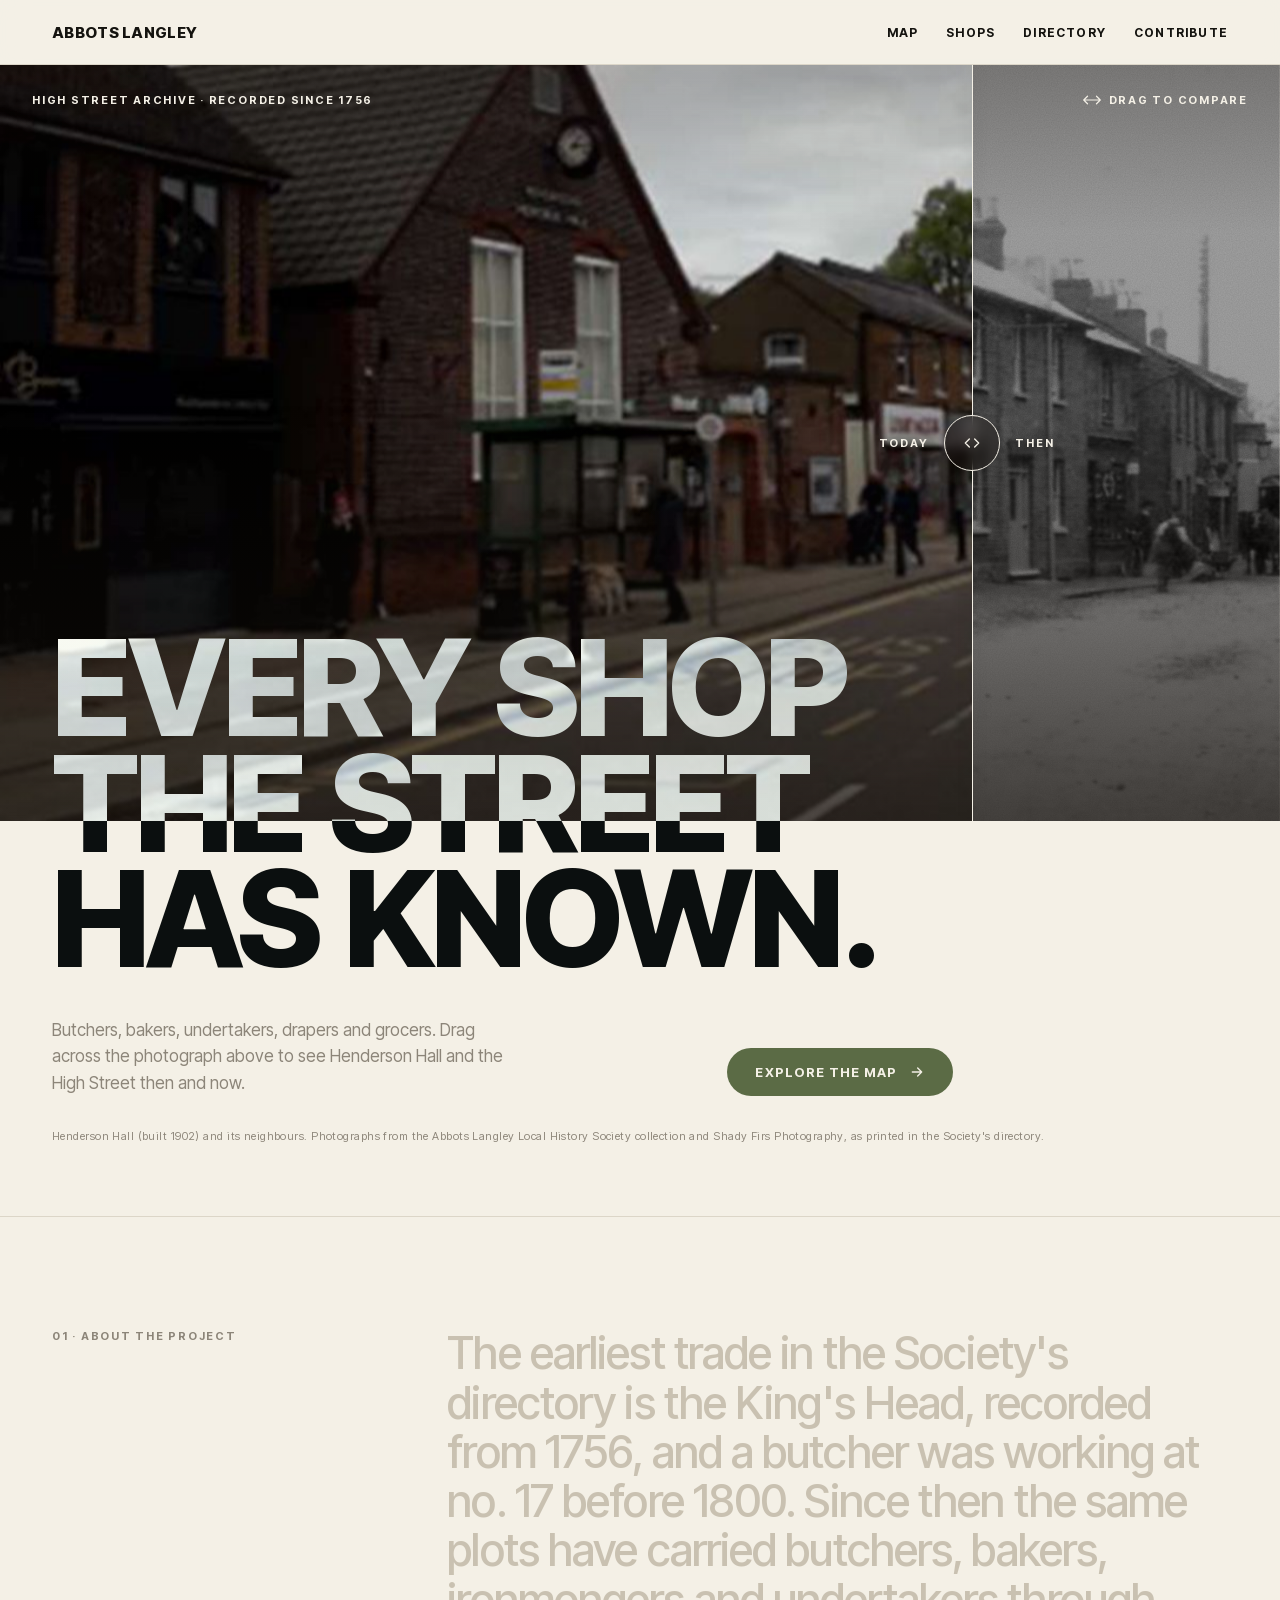
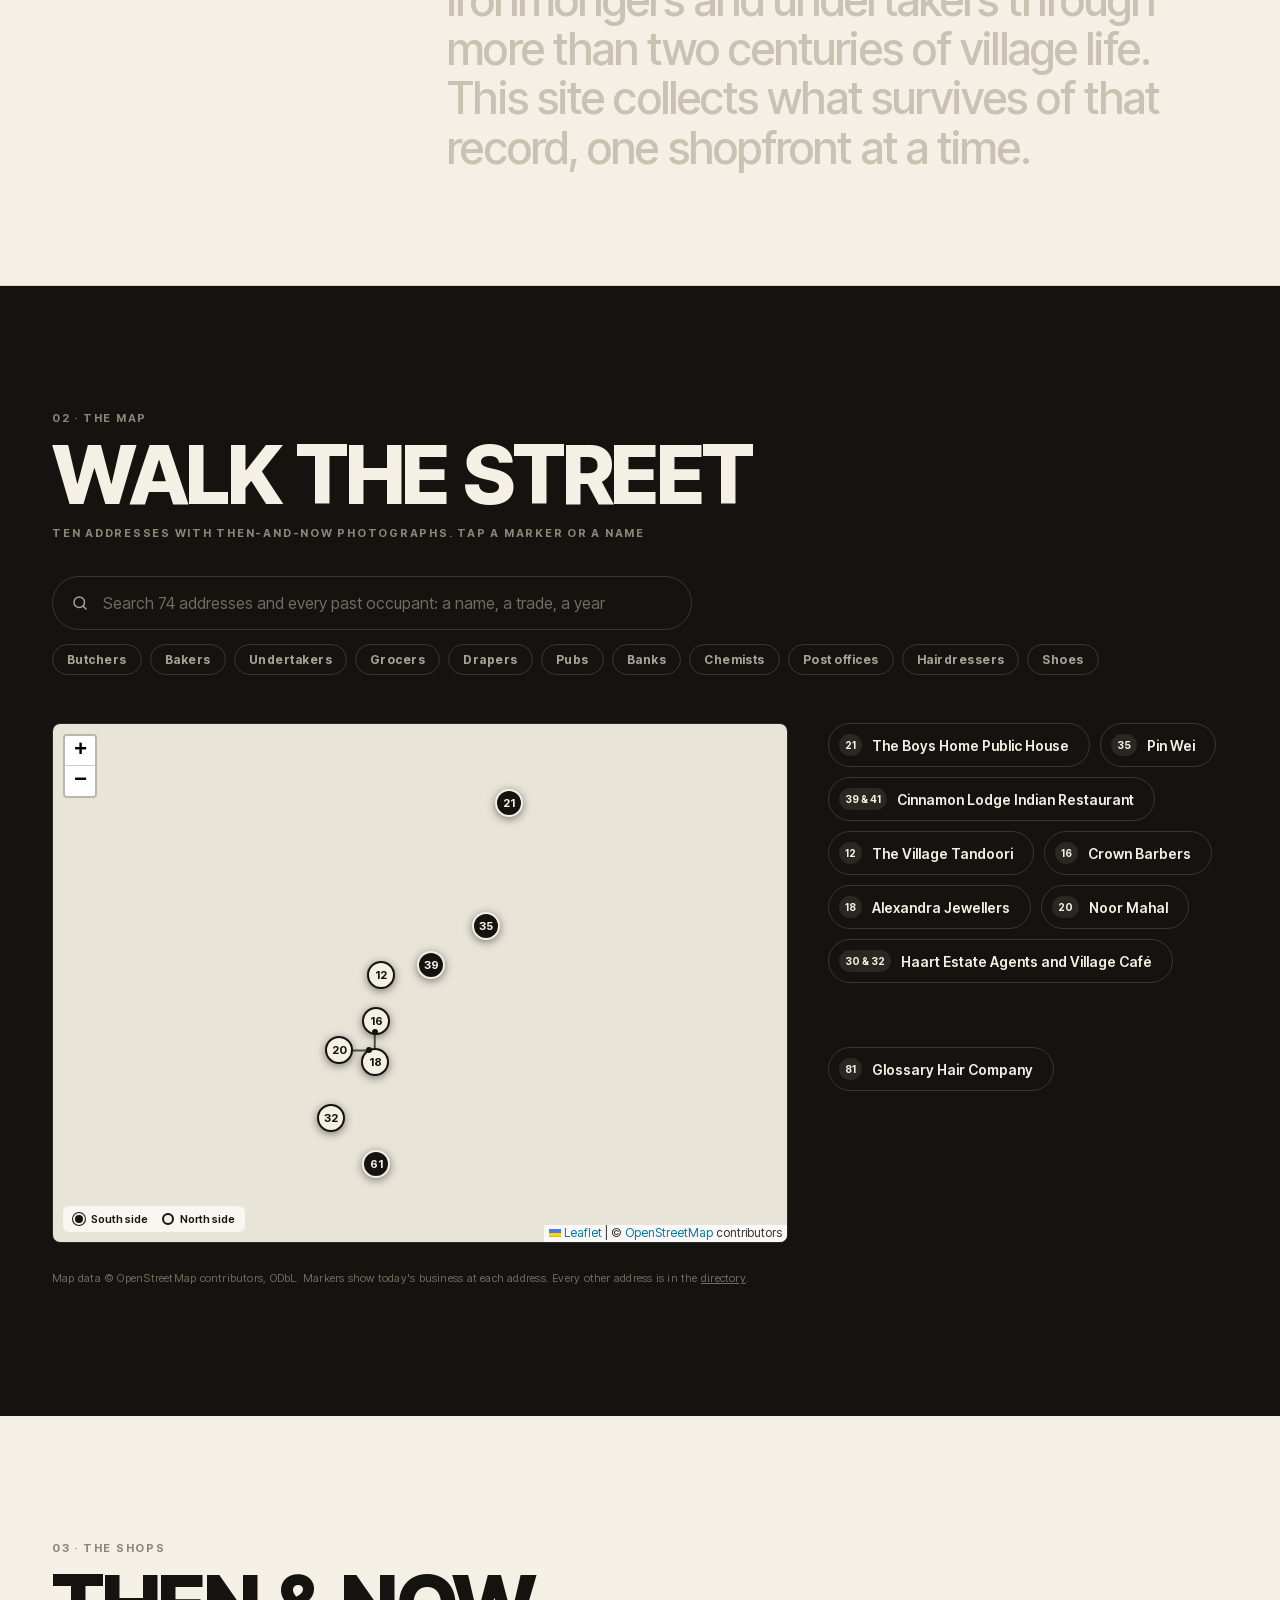
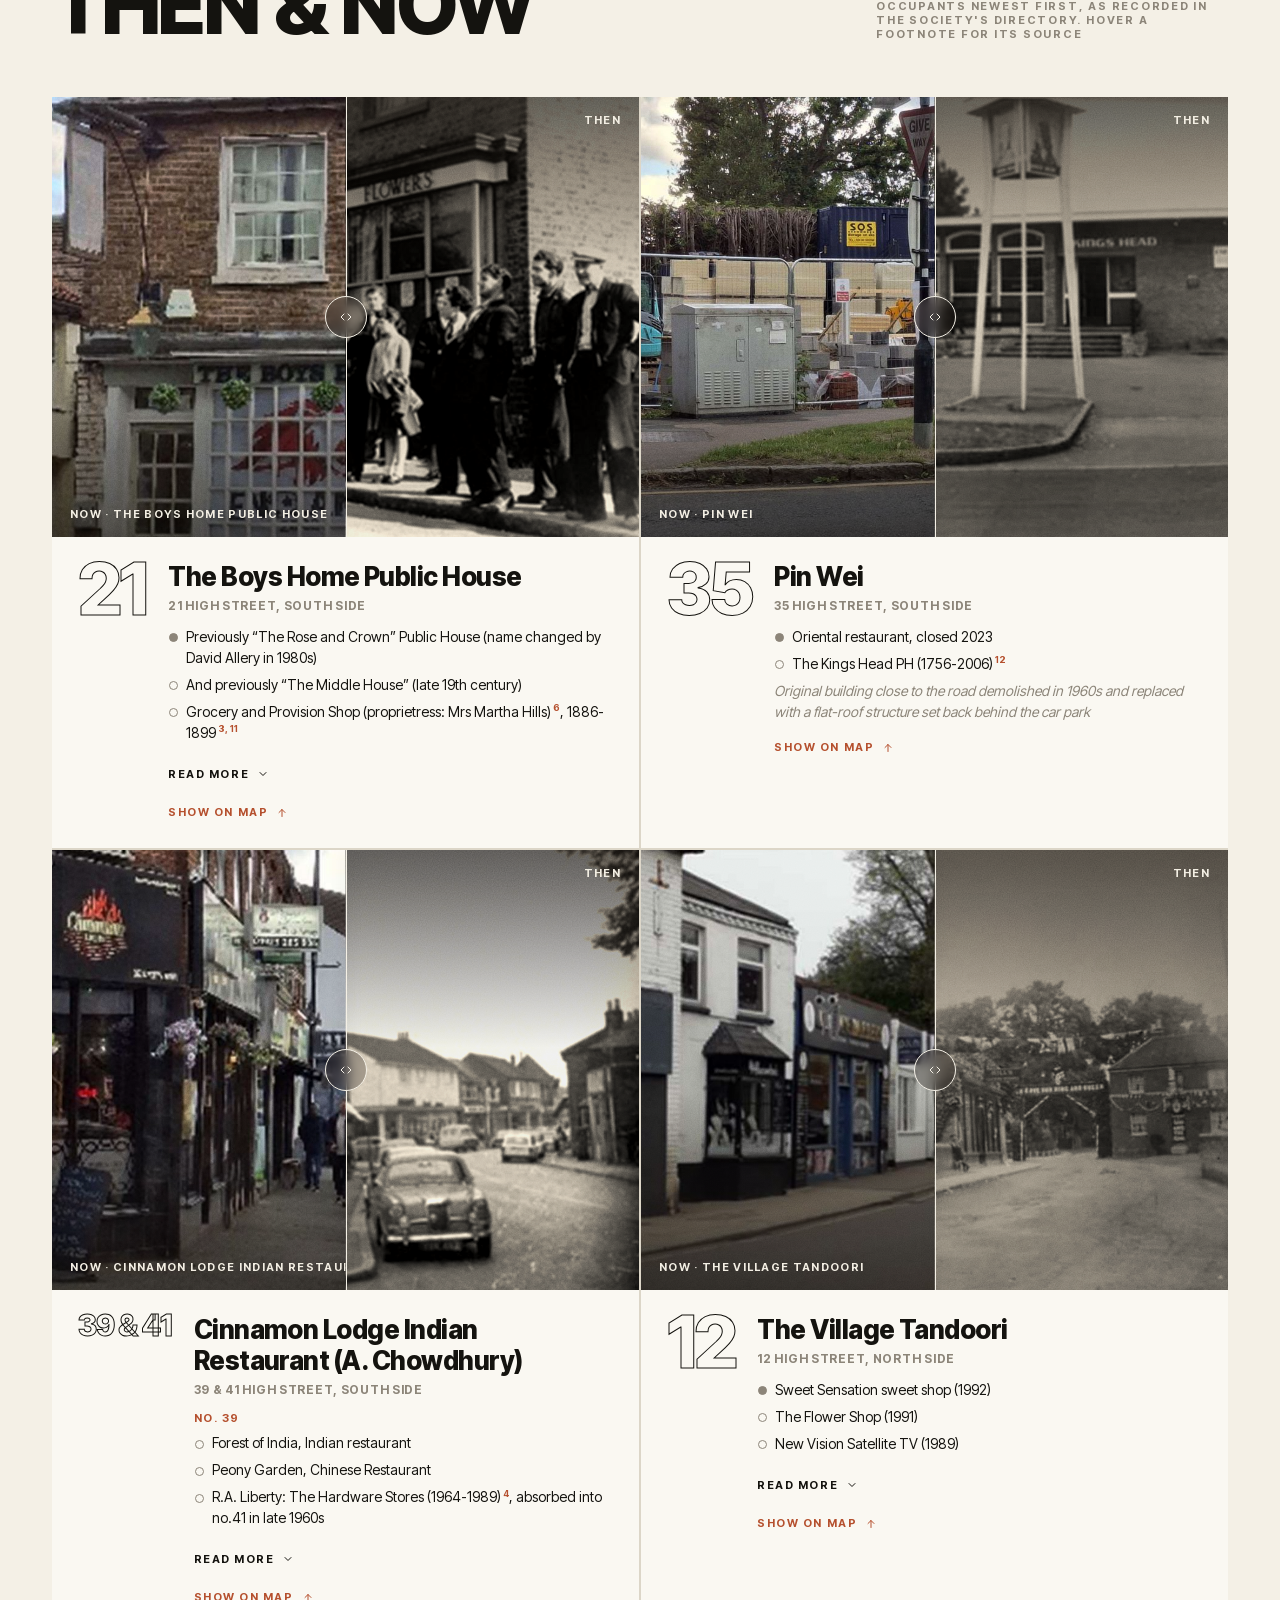
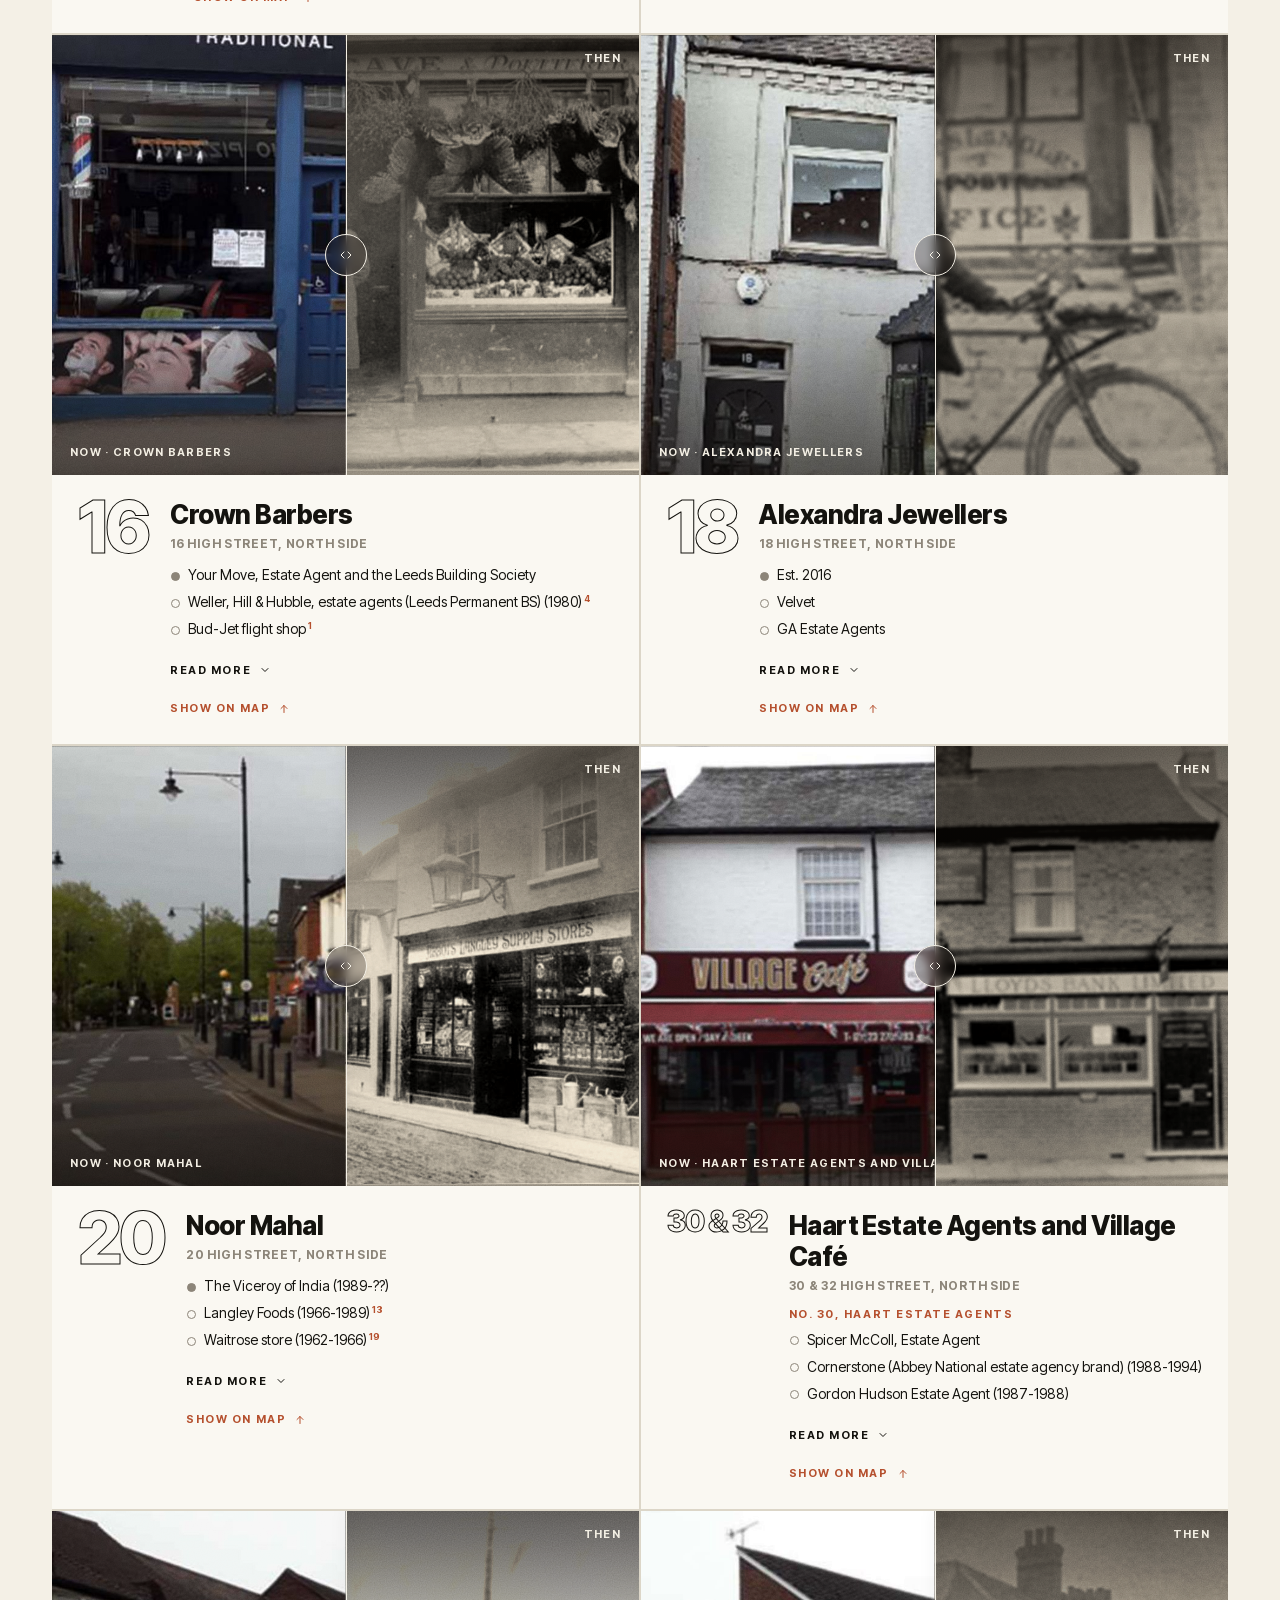
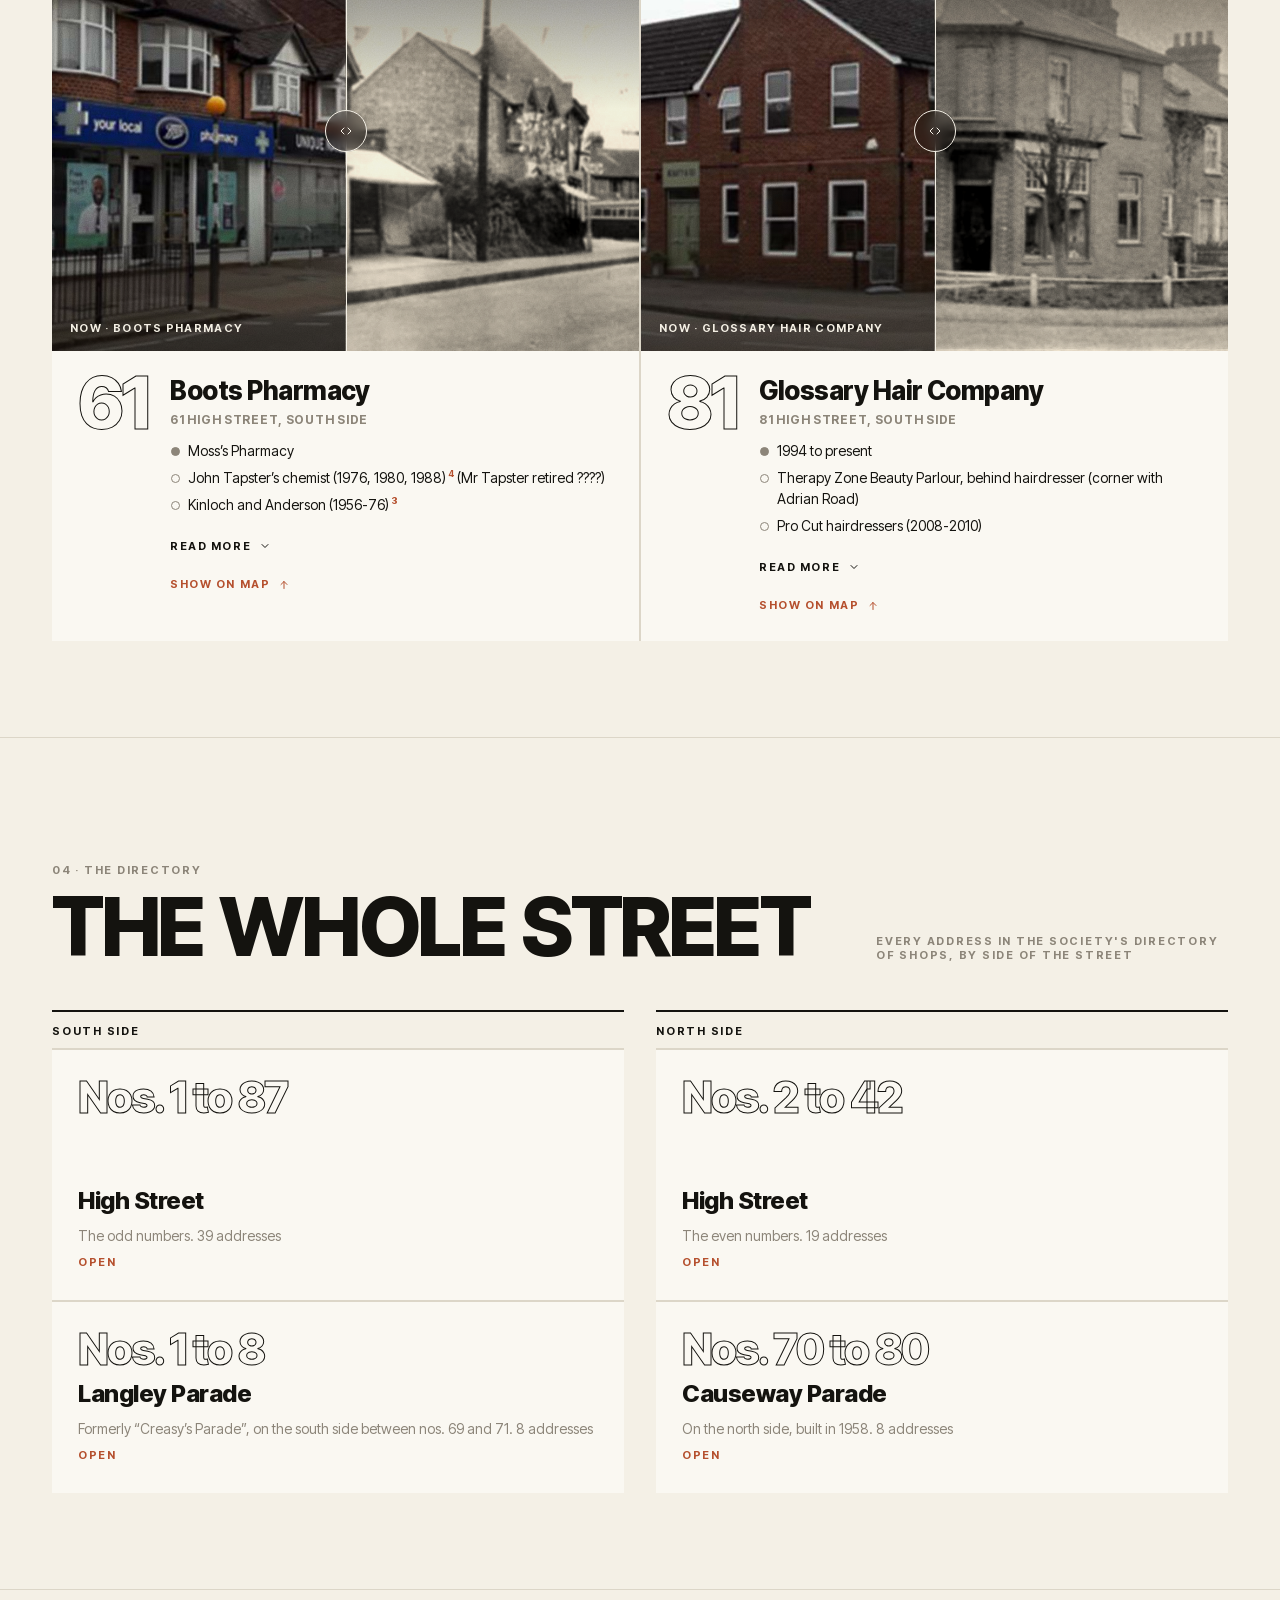
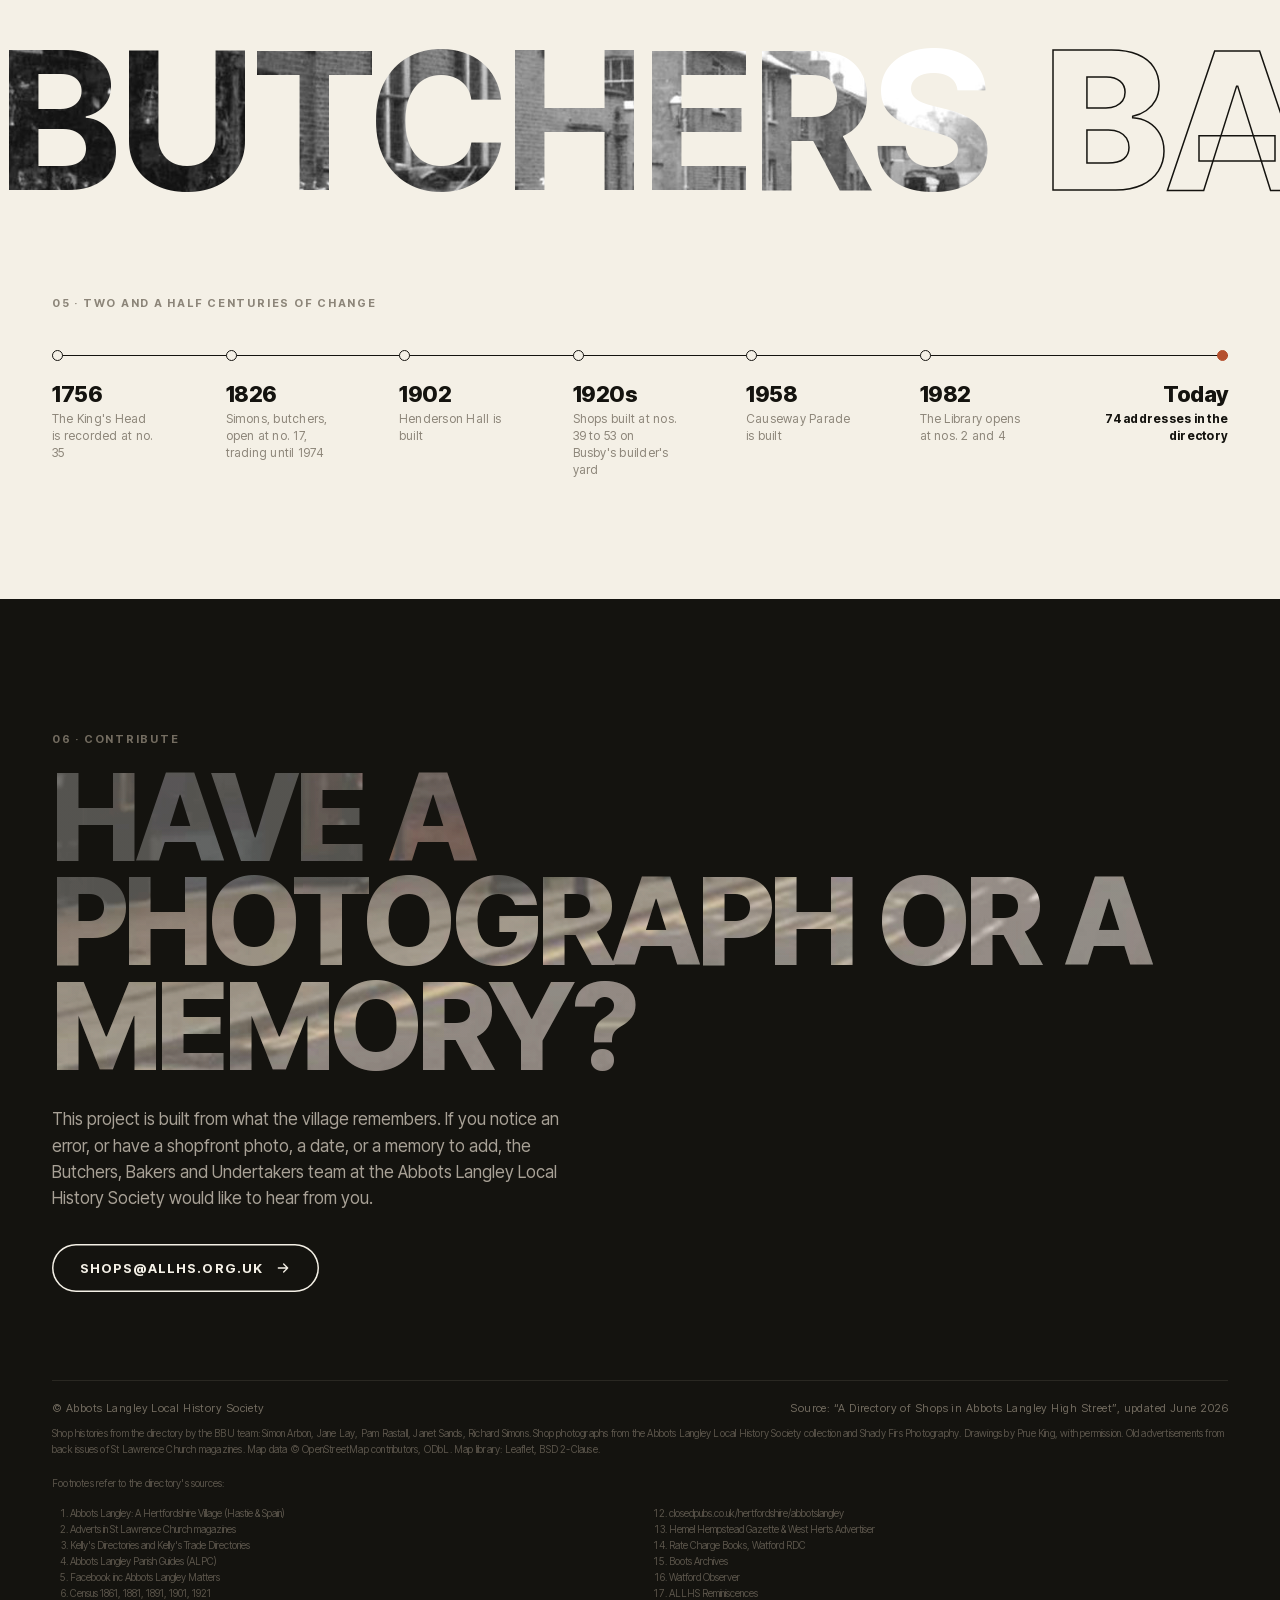
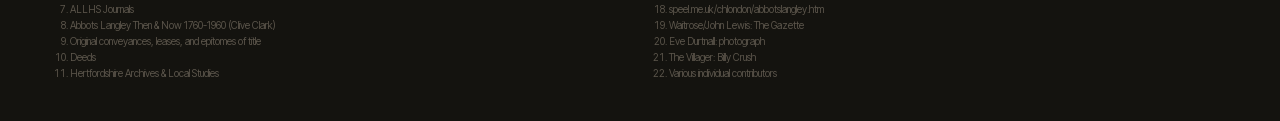
==== commit 654cf9bb: "Organise the directory by side of the street with readable links Counts styled like house numbers (s" ====
--- a/index.html
+++ b/index.html
@@ -156,7 +156,7 @@
           <span class="eyebrow">04 &middot; The directory</span>
           <h2 class="display h2">The whole street</h2>
         </div>
-        <span class="eyebrow" data-reveal style="max-width:44ch;">Every address in the Society's directory of shops, in four sections</span>
+        <span class="eyebrow" data-reveal style="max-width:44ch;">Every address in the Society's directory of shops, by side of the street</span>
       </div>
       <div id="sections" class="sections"></div>
     </div>
@@ -221,14 +221,19 @@
 <script src="data/directory.js"></script>
 <script src="site.js"></script>
 <script>
-// One tile per directory section, then the street: the featured addresses, walked north to south
-document.getElementById("sections").innerHTML = Object.entries(GROUPS).map(([g, sec]) => `
-  <a class="tile" href="directory.html?g=${g}" data-reveal>
-    <b>${DIRECTORY.filter((e) => e.group === g).length}</b>
-    <h3>${sec.title}</h3>
-    <p>${sec.sub}</p>
-    <span class="go"><span class="roll"><span>Open section</span></span></span>
-  </a>`).join("");
+// The directory by side of the street: each side's High Street tile with its parade below
+document.getElementById("sections").innerHTML = ["south", "north"].map((sd) => `
+  <div class="side-col" data-reveal>
+    <span class="side-label">${sd === "south" ? "South side" : "North side"}</span>
+    ${Object.keys(GROUPS).filter((g) => GROUPS[g].side === sd).map((g) => `
+      <a class="tile${GROUPS[g].place === "High Street" ? " big" : ""}" href="directory.html?section=${g}">
+        <b>${numberRange(g)}</b>
+        <h3>${GROUPS[g].place}</h3>
+        <p>${GROUPS[g].sub}. ${addressCount(g)}</p>
+        <span class="go"><span class="roll"><span>Open</span></span></span>
+      </a>`).join("")}
+  </div>`).join("");
+// Then the street: the featured addresses, walked north to south
 initStreet(DIRECTORY.filter((e) => e.featured).sort((a, b) => b.lat - a.lat), { linkSections: true, fitCore: true });
 </script>
 </body>
--- a/site.css
+++ b/site.css
@@ -130,7 +130,7 @@
 .sv-back{display:inline-flex;align-items:center;gap:8px;margin-right:auto;min-height:40px;padding:0;border:0;background:none;color:var(--ink);font-family:inherit;font-size:11px;font-weight:700;letter-spacing:0.14em;text-transform:uppercase;cursor:pointer;--roll:var(--rust);}
 .sv-back svg{transition:transform .6s var(--ease);}
 .sv-back:hover svg{transform:translateX(-4px);}
-.sv-count{font-size:12px;font-weight:700;letter-spacing:0.06em;color:var(--stone);font-variant-numeric:tabular-nums;margin-right:6px;}
+.sv-count{min-width:0;overflow:hidden;text-overflow:ellipsis;white-space:nowrap;font-size:11px;font-weight:700;letter-spacing:0.12em;text-transform:uppercase;color:var(--stone);margin-right:6px;}
 .sv-step{display:grid;place-items:center;width:40px;height:40px;padding:0;border-radius:50%;border:1.5px solid var(--line);background:transparent;color:var(--ink);cursor:pointer;transition:background .3s, color .3s, border-color .3s;}
 .sv-step:hover{background:var(--ink);color:var(--cream);border-color:var(--ink);}
 .sv-body .photo{aspect-ratio:16/10;}
@@ -280,10 +280,14 @@
 
 /* Front page: one tile per directory section */
 .directory{padding:120px 0 96px;border-top:1px solid var(--line);}
-.sections{display:grid;grid-template-columns:repeat(4, minmax(0, 1fr));gap:2px;margin-top:48px;background:var(--line);}
-.tile{display:flex;flex-direction:column;gap:10px;min-height:240px;padding:28px 26px 30px;background:var(--paper);transition:background .5s var(--ease), color .5s var(--ease);}
+/* Two columns, one per side of the street, each with its High Street tile and its parade */
+.sections{display:grid;grid-template-columns:repeat(2, minmax(0, 1fr));gap:24px 32px;margin-top:48px;}
+.side-col{display:grid;gap:2px;align-content:start;background:var(--line);border-top:2px solid var(--ink);}
+.side-label{padding:12px 0 10px;background:var(--cream);font-size:11px;font-weight:700;letter-spacing:0.16em;text-transform:uppercase;}
+.tile{display:flex;flex-direction:column;gap:10px;min-height:170px;padding:28px 26px 30px;background:var(--paper);transition:background .5s var(--ease), color .5s var(--ease);}
 .tile:hover, .tile:focus-visible{background:var(--ink);color:var(--cream);}
-.tile b{font-size:64px;line-height:.8;font-weight:800;letter-spacing:-0.04em;color:transparent;-webkit-text-stroke:1px var(--ink);transition:color .5s var(--ease);}
+.tile.big{min-height:250px;}
+.tile b{font-size:clamp(30px, 3.4vw, 44px);line-height:.9;font-weight:800;letter-spacing:-0.04em;color:transparent;-webkit-text-stroke:1px var(--ink);transition:color .5s var(--ease);}
 .tile:hover b, .tile:focus-visible b{color:var(--rust);-webkit-text-stroke-color:var(--rust);}
 .tile h3{font-size:24px;margin-top:auto;}
 .tile p{margin:0;font-size:14px;line-height:1.5;color:var(--stone);}
@@ -293,12 +297,12 @@
 .dir-head{padding:72px 0 64px;}
 .dir-head h1{font-size:clamp(56px, 10vw, 150px);margin-top:14px;}
 .dir-head .lede{margin-top:20px;max-width:56ch;}
-.tabs{display:flex;flex-wrap:wrap;gap:10px;margin-top:36px;}
+.tabs{display:flex;flex-wrap:wrap;align-items:center;gap:10px;margin-top:36px;}
+.tab-side{font-size:11px;font-weight:700;letter-spacing:0.16em;text-transform:uppercase;color:var(--stone);margin-left:10px;}
+.tab-side:first-child{margin-left:0;}
 .tabs a{display:inline-flex;align-items:center;gap:10px;padding:10px 18px;border-radius:999px;border:1.5px solid var(--line);font-size:13px;font-weight:700;letter-spacing:0.04em;transition:background .4s var(--ease), color .4s var(--ease), border-color .4s;}
-.tabs a b{font-size:11px;color:var(--stone);transition:color .4s;}
 .tabs a:hover{border-color:var(--ink);}
 .tabs a[aria-current="page"]{background:var(--ink);color:var(--cream);border-color:var(--ink);}
-.tabs a[aria-current="page"] b{color:var(--cream);}
 .group-media{display:grid;align-items:start;grid-template-columns:minmax(0, 3fr) minmax(0, 2fr);gap:2px;margin-top:40px;background:var(--line);}
 .group-media .photo{aspect-ratio:4/3;}
 .group-media figure{margin:0;background:#fff;display:flex;flex-direction:column;justify-content:center;padding:16px;}
@@ -360,14 +364,14 @@
 .filtering .pin.match{background:var(--rust);}
 
 /* Markers: shaded by side of the street, nudged apart when shopfronts overlap */
-.pin.side-nw{background:var(--cream);color:var(--ink);border-color:var(--ink);}
-.pin.side-nw.hot, .pin.side-nw.is-active, .filtering .pin.side-nw.match{background:var(--rust);color:var(--cream);border-color:var(--cream);}
+.pin.side-north{background:var(--cream);color:var(--ink);border-color:var(--ink);}
+.pin.side-north.hot, .pin.side-north.is-active, .filtering .pin.side-north.match{background:var(--rust);color:var(--cream);border-color:var(--cream);}
 .pin-wrap.moved::before{content:"";position:absolute;left:50%;top:50%;width:var(--sl);height:1.5px;background:var(--ink);transform-origin:0 50%;rotate:var(--sa);opacity:.7;}
 .pin-wrap.moved::after{content:"";position:absolute;left:50%;top:50%;width:6px;height:6px;margin:-3px 0 0 -3px;border-radius:50%;background:var(--ink);}
 .map-key{position:absolute;left:10px;bottom:10px;z-index:1000;display:flex;flex-wrap:wrap;gap:4px 14px;padding:6px 10px;border-radius:6px;background:rgba(250,248,242,0.92);color:var(--ink);font-size:11px;font-weight:600;pointer-events:none;}
 .map-key span{display:inline-flex;align-items:center;gap:6px;}
 .map-key i{width:12px;height:12px;border-radius:50%;border:2px solid var(--cream);background:var(--ink);box-shadow:0 0 0 1px var(--ink);}
-.map-key i.nw{background:var(--cream);border-color:var(--ink);box-shadow:none;}
+.map-key i.north{background:var(--cream);border-color:var(--ink);box-shadow:none;}
 
 .to-tell{display:inline-block;margin-top:14px;font-size:13px;font-weight:600;color:var(--rust);text-decoration:underline;text-underline-offset:3px;}
 
@@ -397,9 +401,7 @@
   .tl div:last-child span{margin-left:0;}
   .tl div span{max-width:none;font-size:13px;}
 }
-@media (max-width: 900px){
-  .sections{grid-template-columns:repeat(2, minmax(0, 1fr));}
-}
+
 @media (max-width: 720px){
   .full{width:100vw;height:100dvh;max-height:100dvh;margin:0;border-radius:0;}
   .fl-grid{grid-template-columns:1fr;}
@@ -408,7 +410,7 @@
   .fl-media .extras{padding:0 20px;}
   .fl-body .info{padding:22px 20px 32px;}
   .directory{padding:80px 0;}
-  .sections{grid-template-columns:1fr;}
+  .sections{grid-template-columns:minmax(0, 1fr);}
   .tile{min-height:0;}
   .dir-head{padding:48px 0 40px;}
   .group-media{grid-template-columns:1fr;}
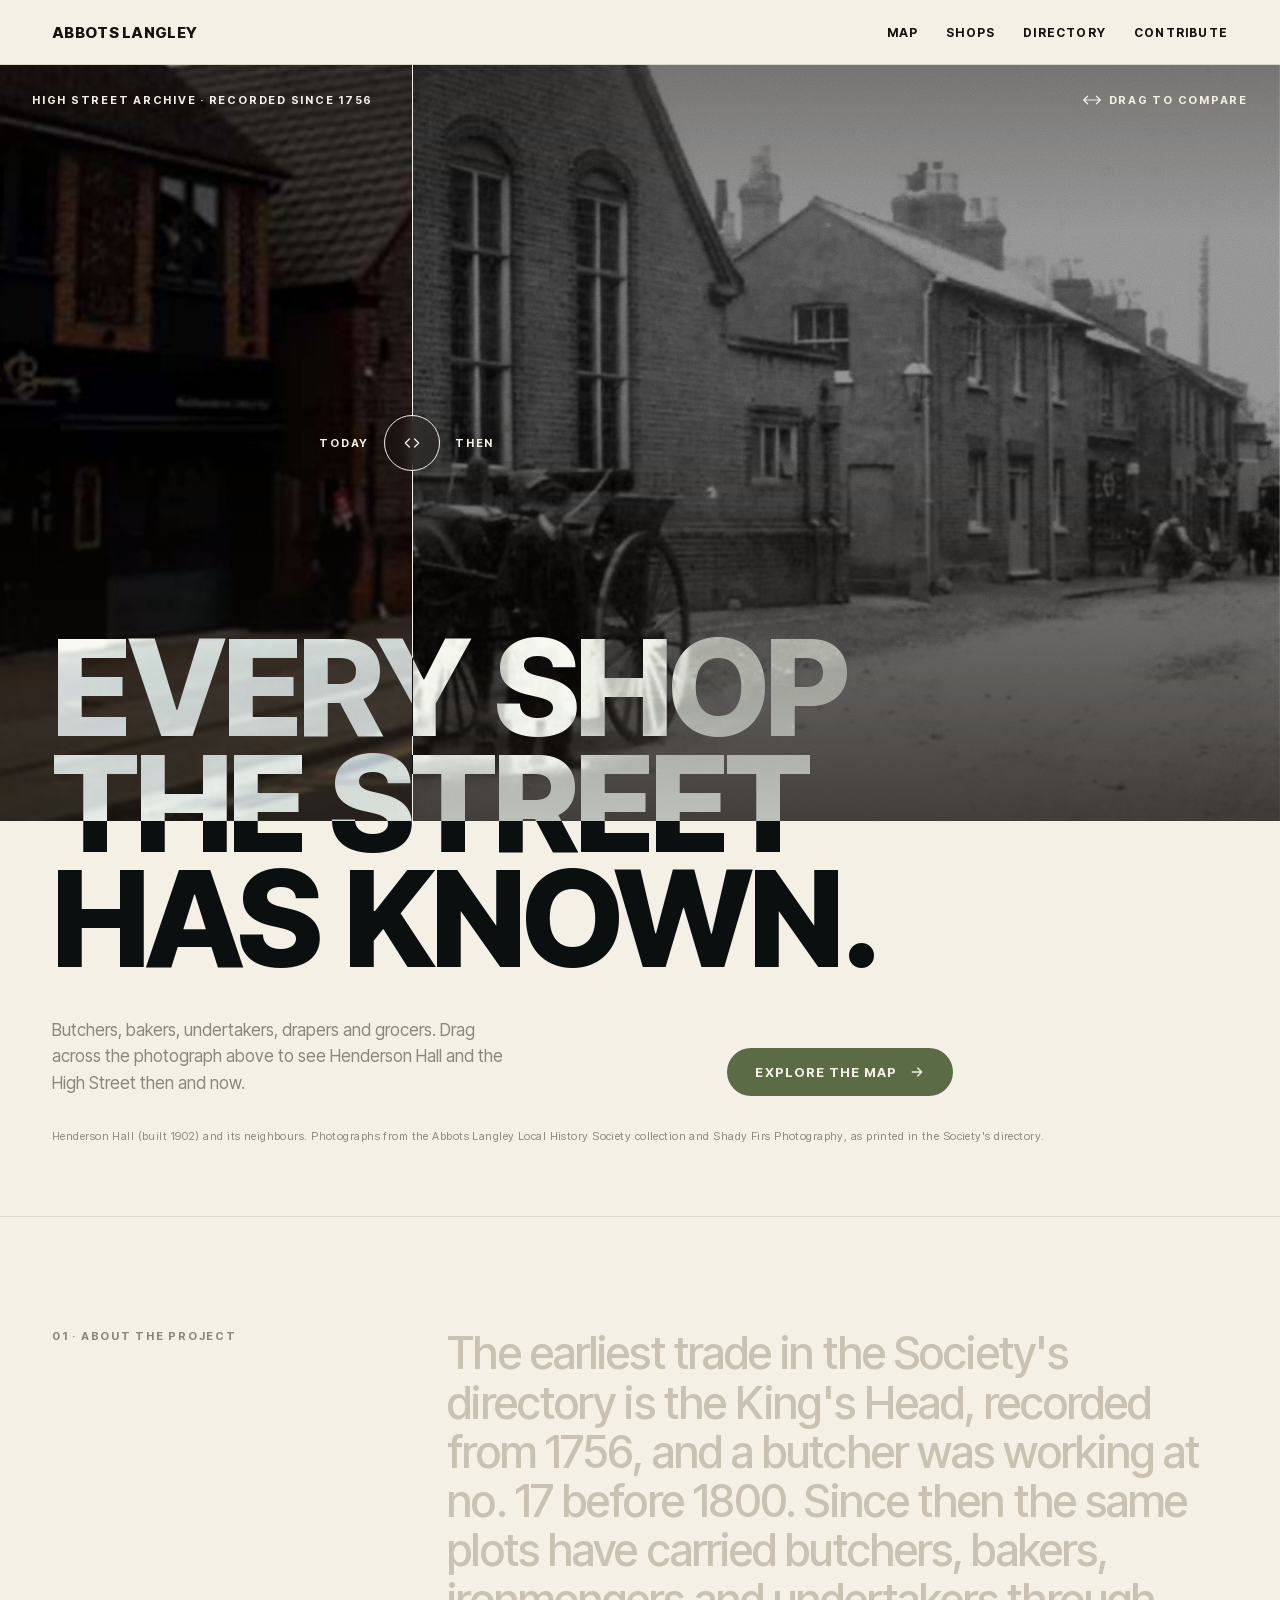
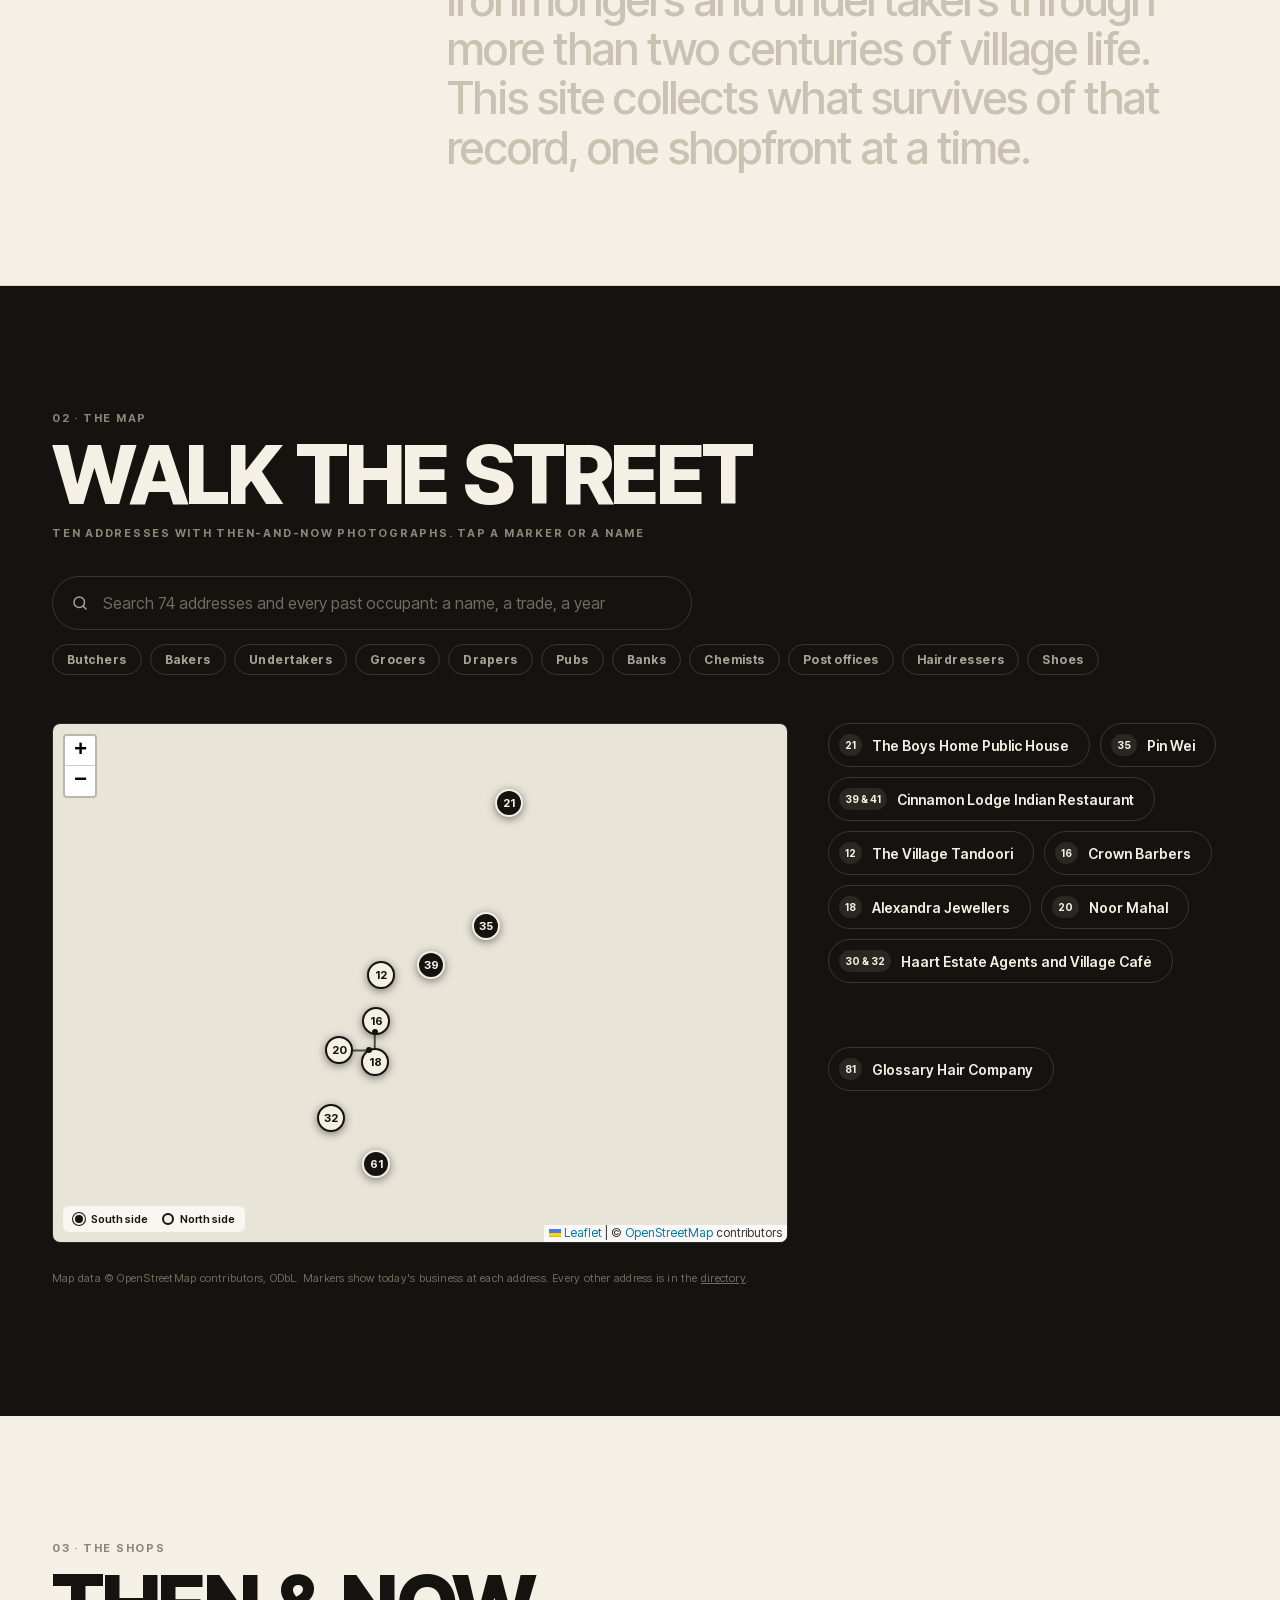
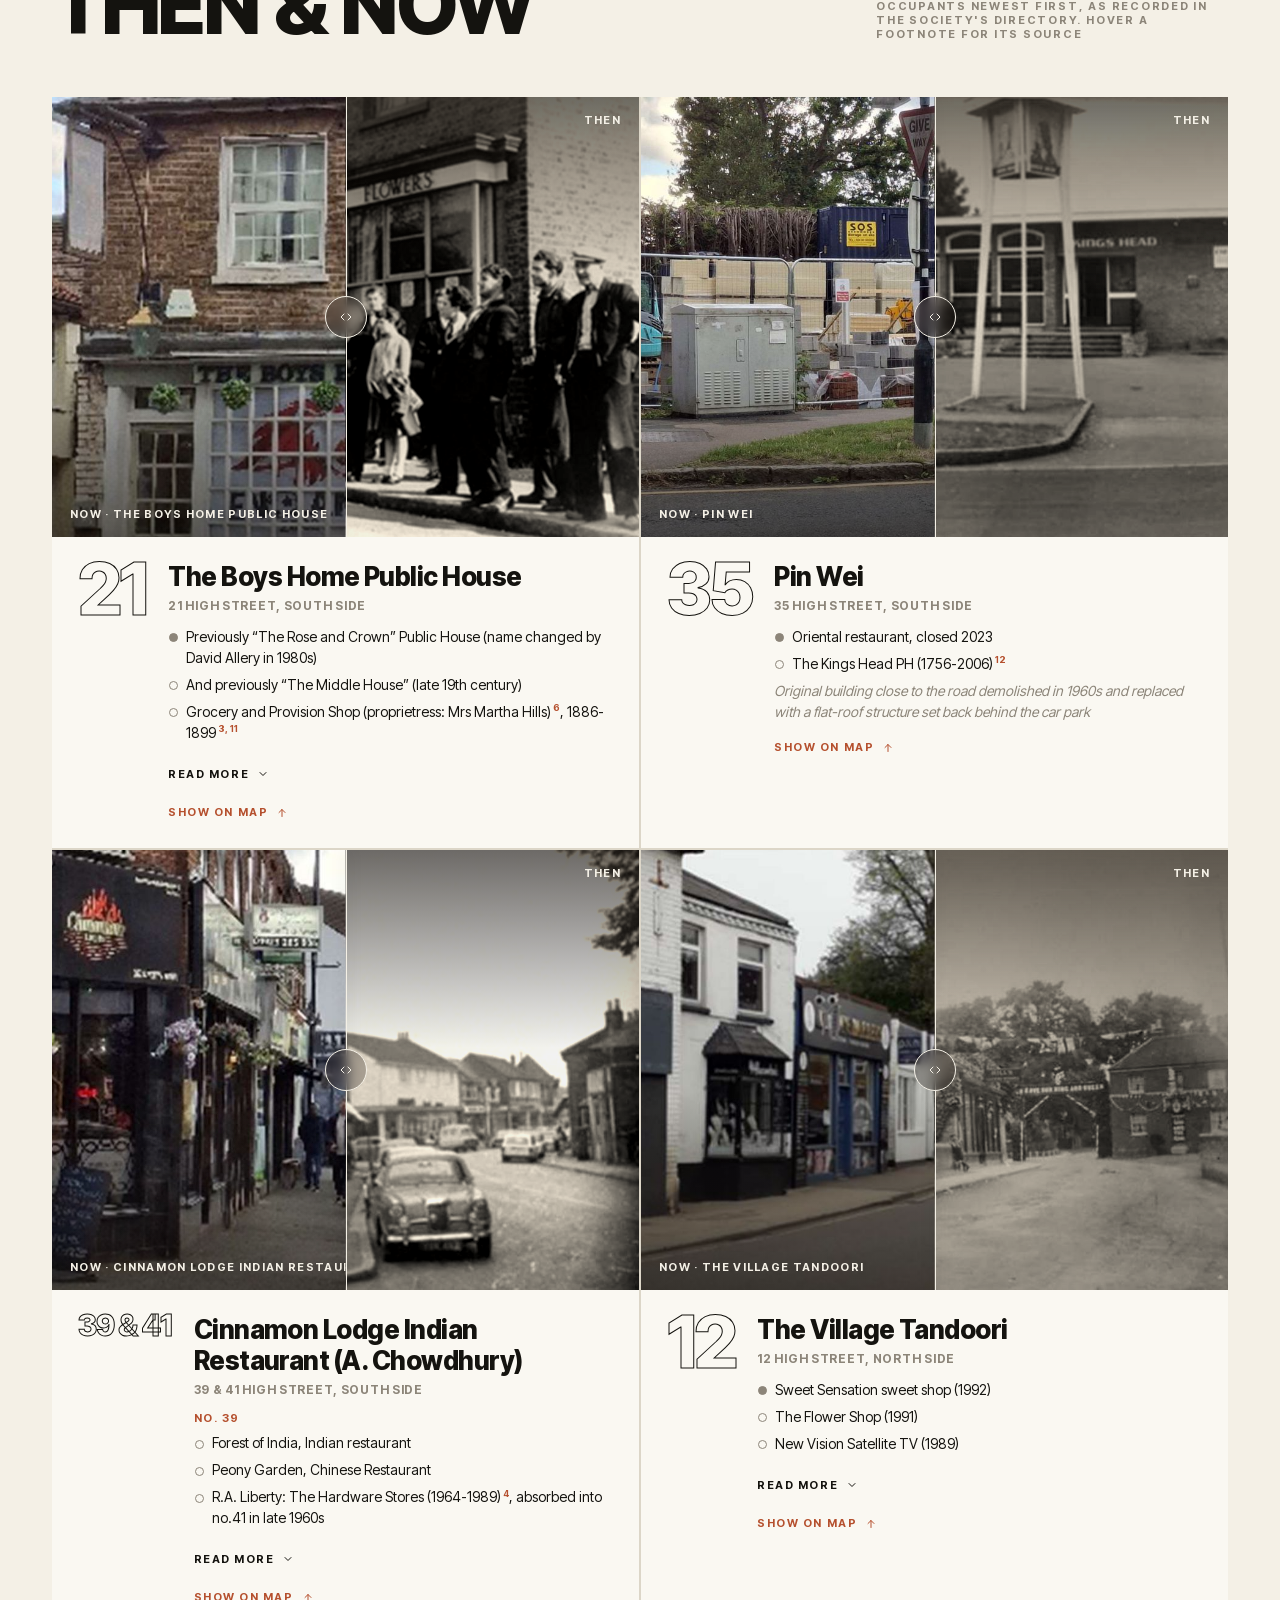
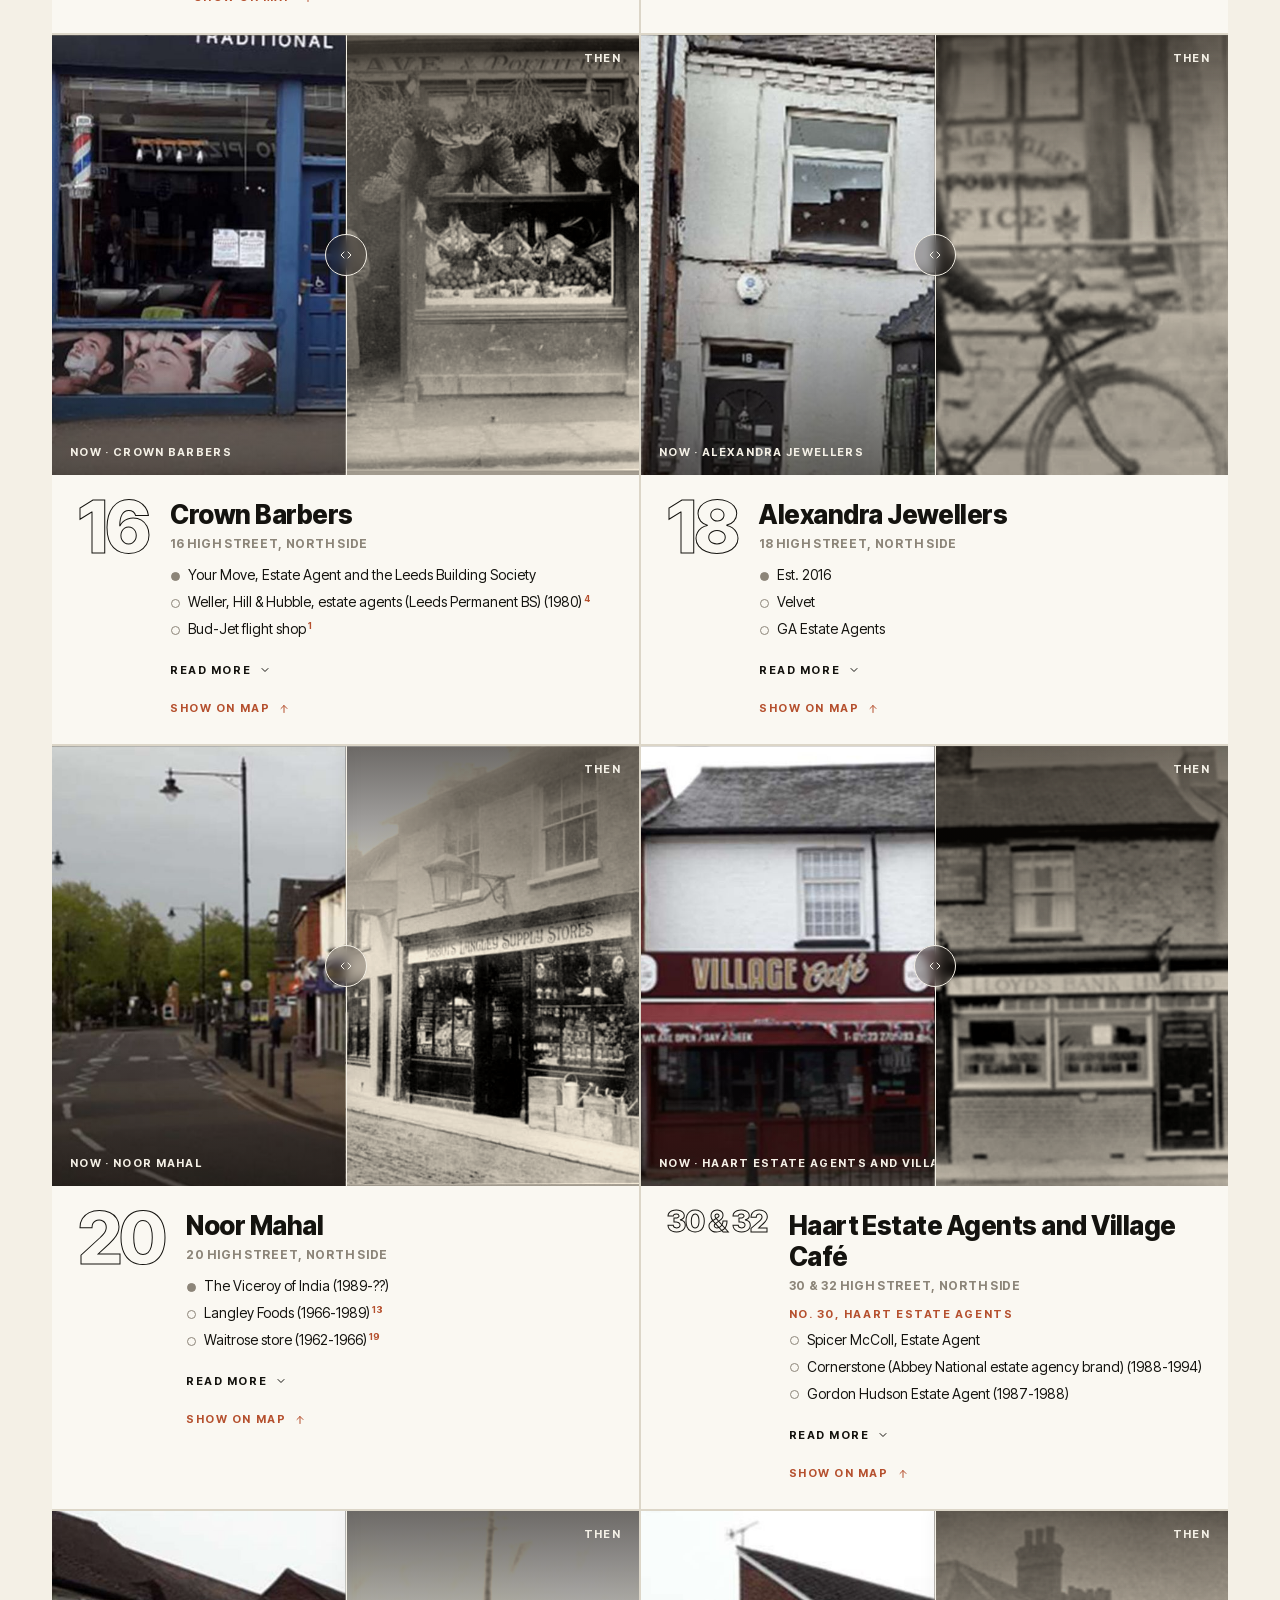
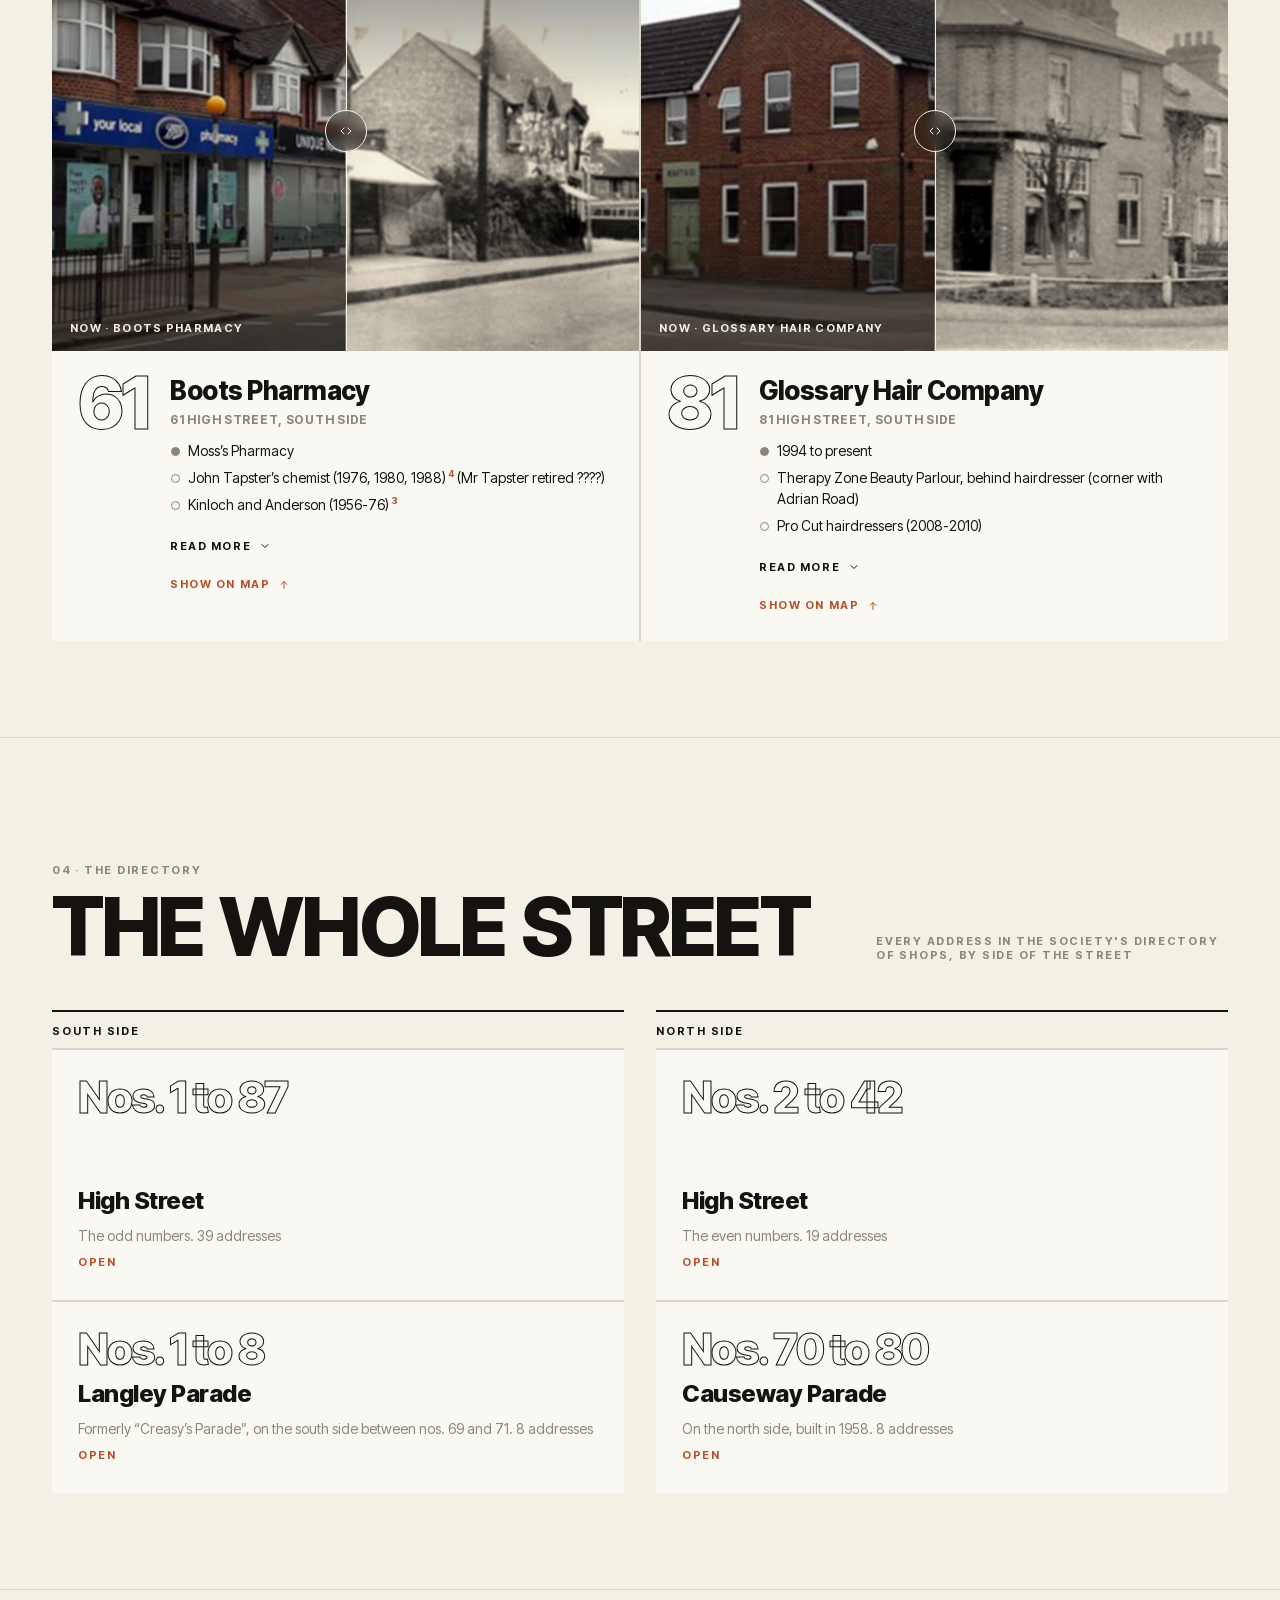
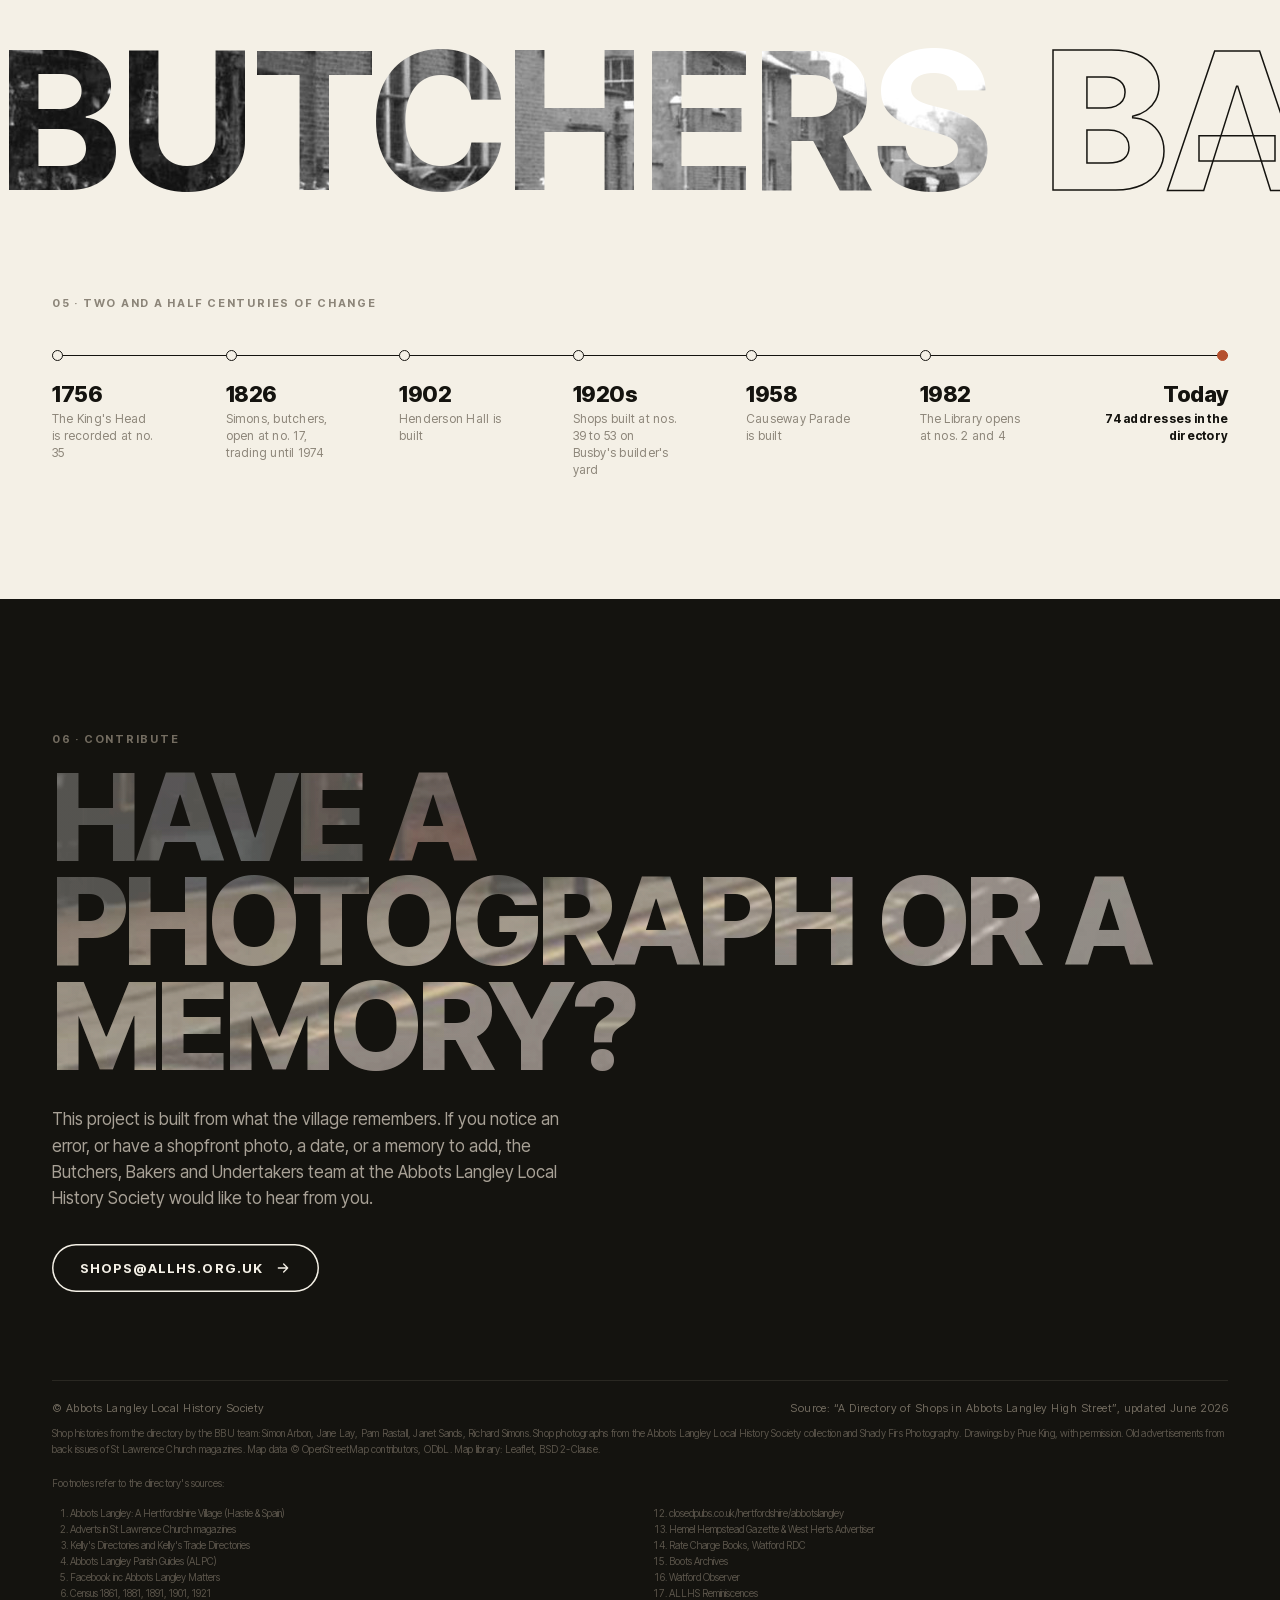
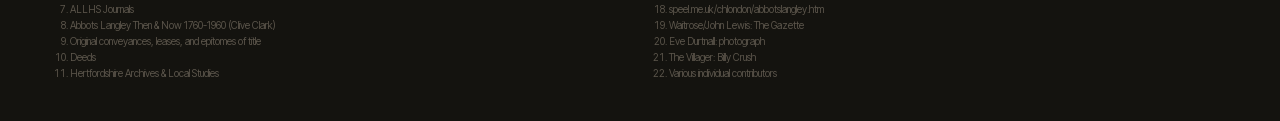
==== commit 2f075c37: "Deploy on Cloudflare Workers at allhs-bbu.flying-ant.uk Static-assets Worker with an allowlist of pu" ====
--- a/index.html
+++ b/index.html
@@ -11,7 +11,7 @@
 <meta property="og:type" content="website">
 <meta property="og:title" content="Abbots Langley High Street">
 <meta property="og:description" content="Every shop the High Street has known, then and now, from the Local History Society's directory of shops.">
-<meta property="og:image" content="https://antunderwood.github.io/Butchers-Bakers-and-Undertakers/img/og.jpg">
+<meta property="og:image" content="https://allhs-bbu.flying-ant.uk/img/og.jpg">
 <meta name="twitter:card" content="summary_large_image">
 <link rel="stylesheet" href="site.css">
 </head>
--- a/site.css
+++ b/site.css
@@ -55,7 +55,7 @@
 .btn-line:hover, .btn-line:focus-visible{color:var(--ink);}
 
 /* COMPARISON SLIDER (hero + cards) */
-.compare{cursor:ew-resize;touch-action:pan-y;}
+.compare{cursor:ew-resize;touch-action:pan-y;-webkit-user-select:none;user-select:none;}
 .divider{position:absolute;top:0;bottom:0;left:50%;width:1px;background:var(--cream);pointer-events:none;box-shadow:0 0 14px rgba(20,15,10,0.35);}
 .handle{position:absolute;top:50%;left:50%;width:56px;height:56px;margin:-28px 0 0 -28px;border-radius:50%;border:1.5px solid var(--cream);color:var(--cream);display:grid;place-items:center;pointer-events:none;background:rgba(20,15,10,0.25);-webkit-backdrop-filter:blur(6px);backdrop-filter:blur(6px);transition:transform .55s var(--ease), background .3s, color .3s;}
 .compare:hover .handle{transform:scale(1.14);}
